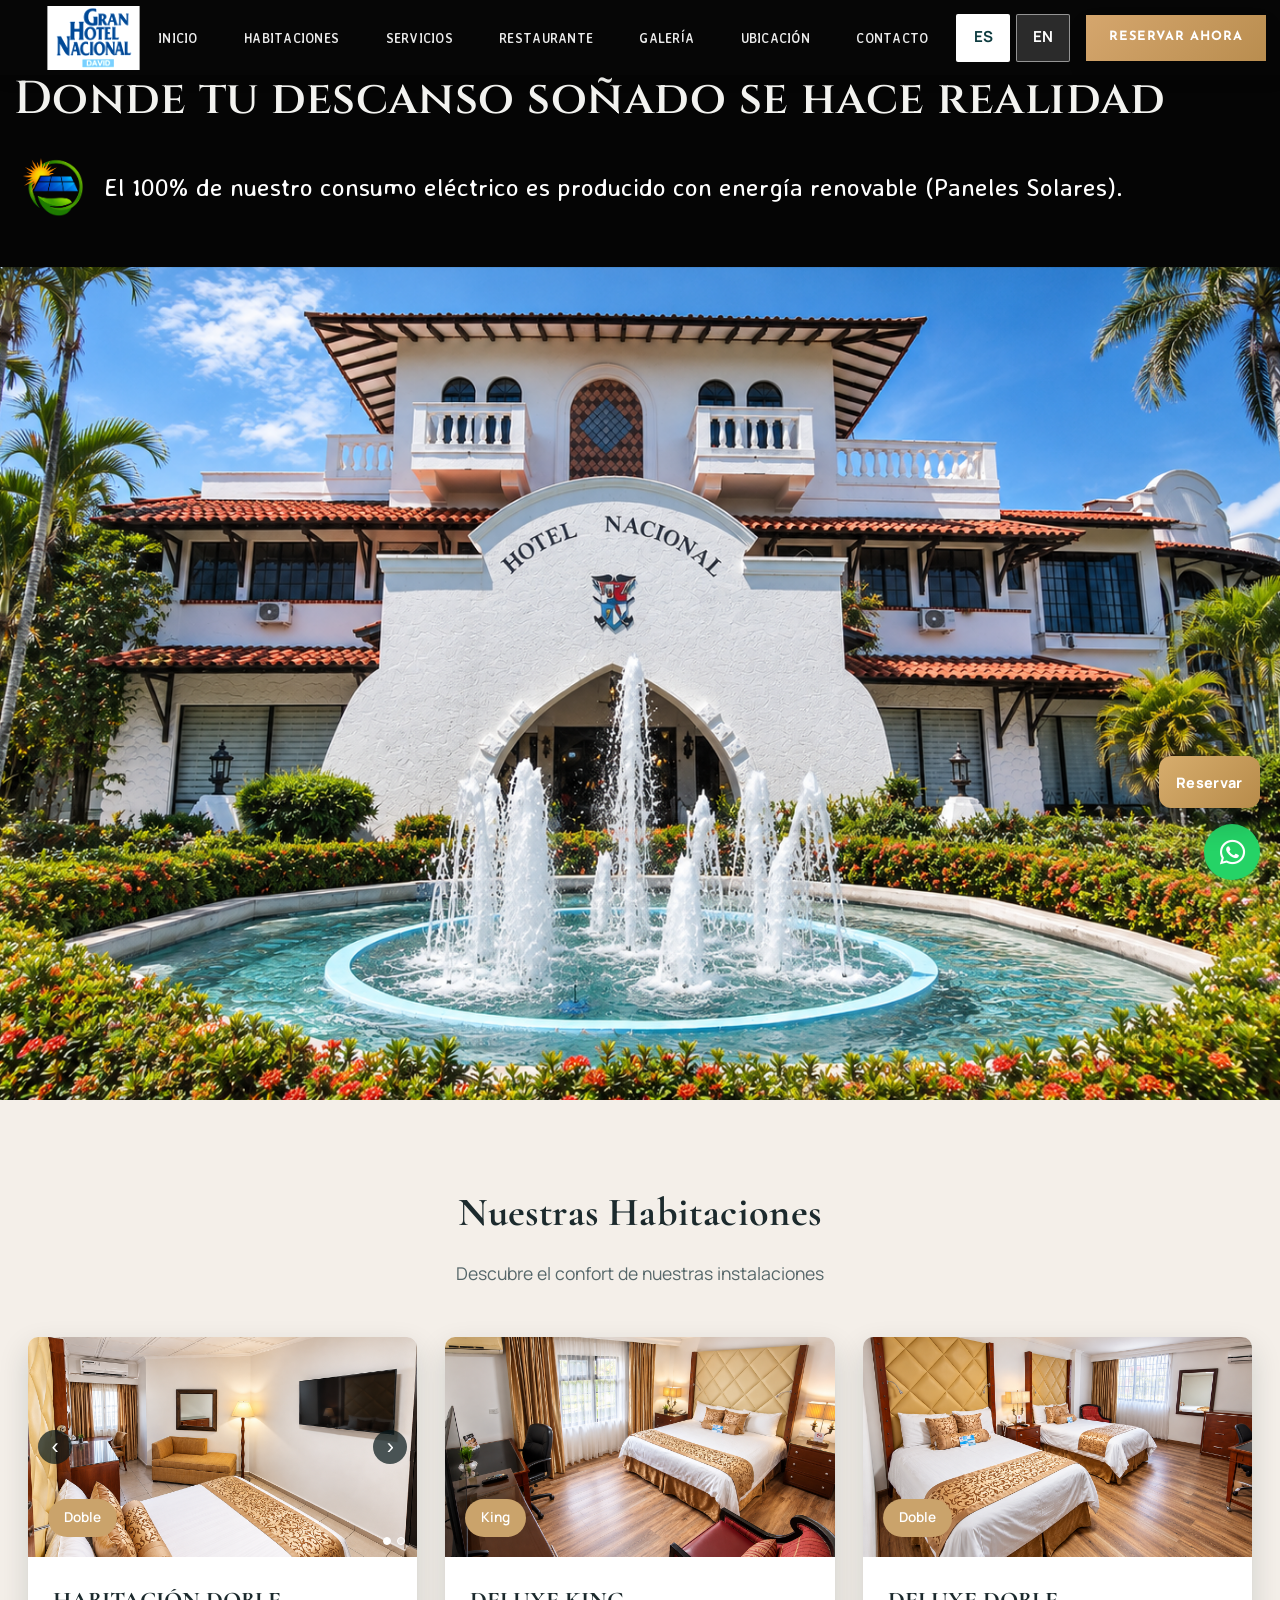
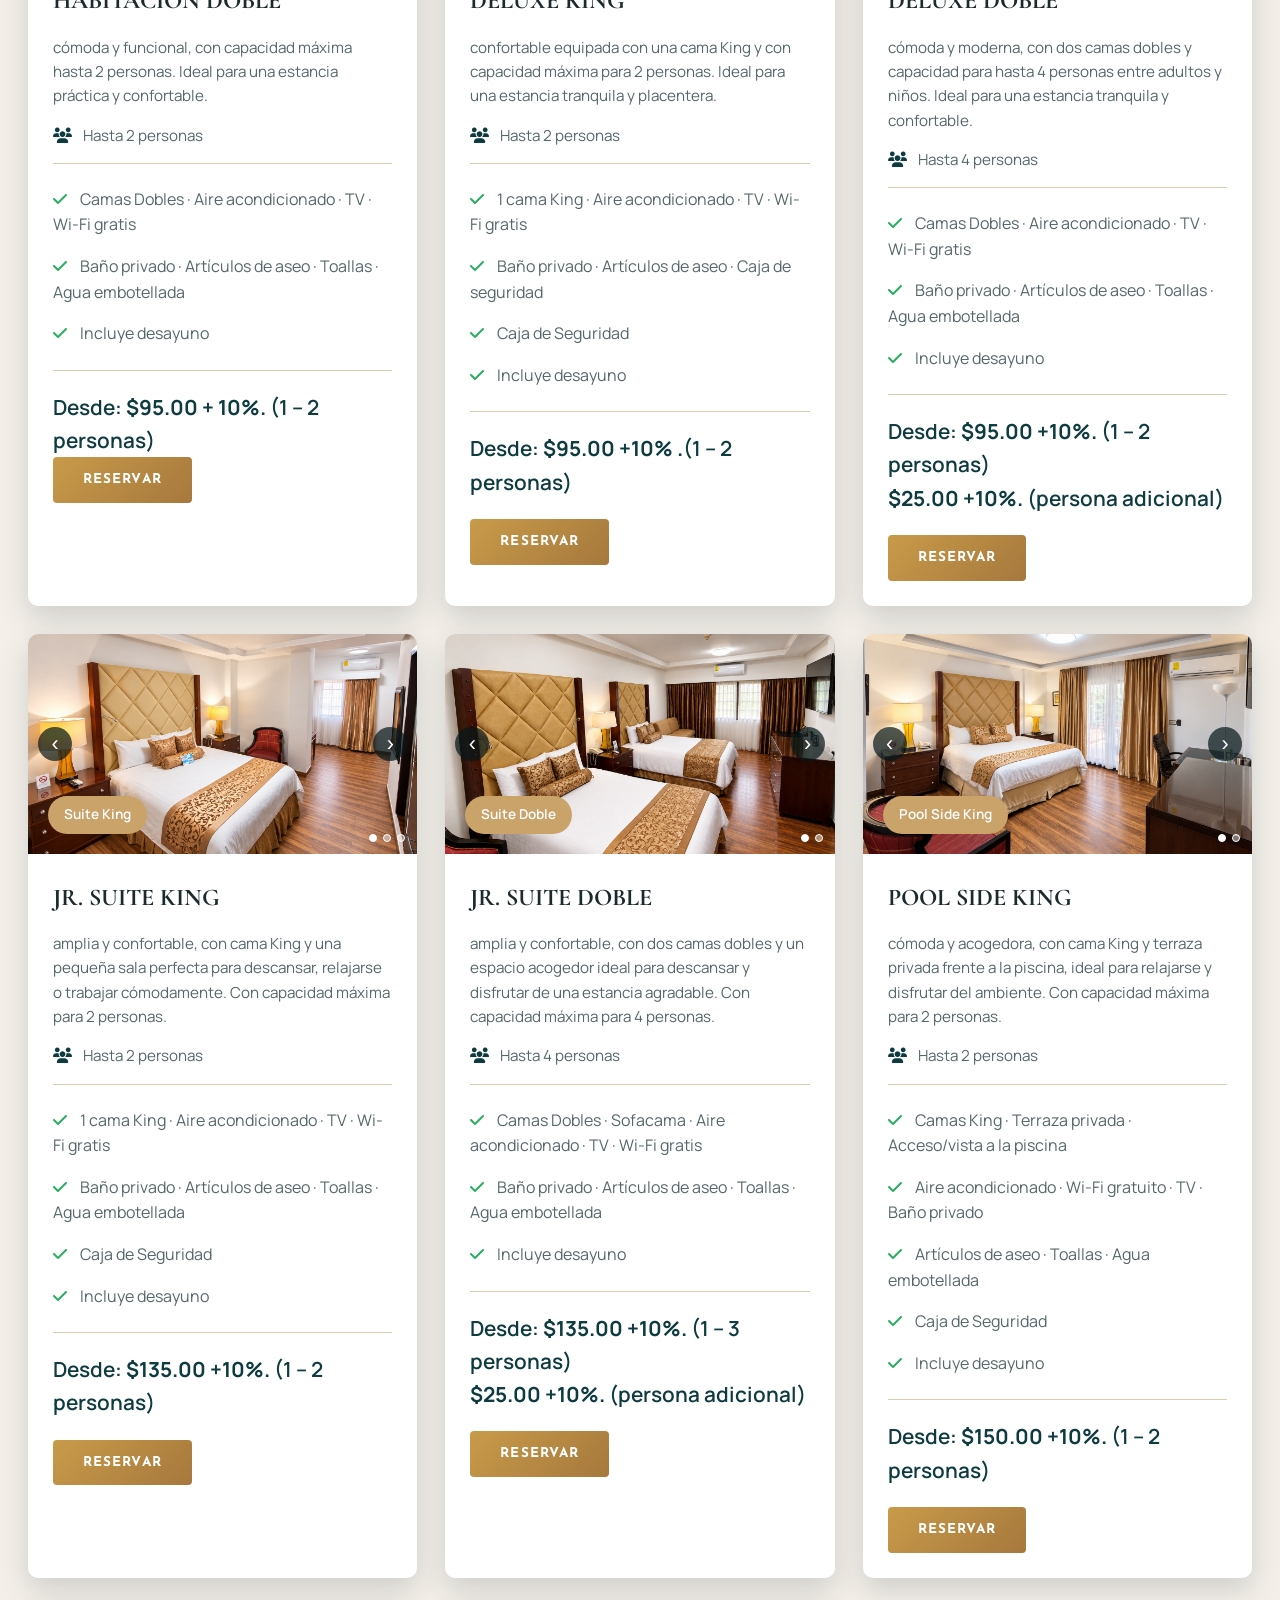
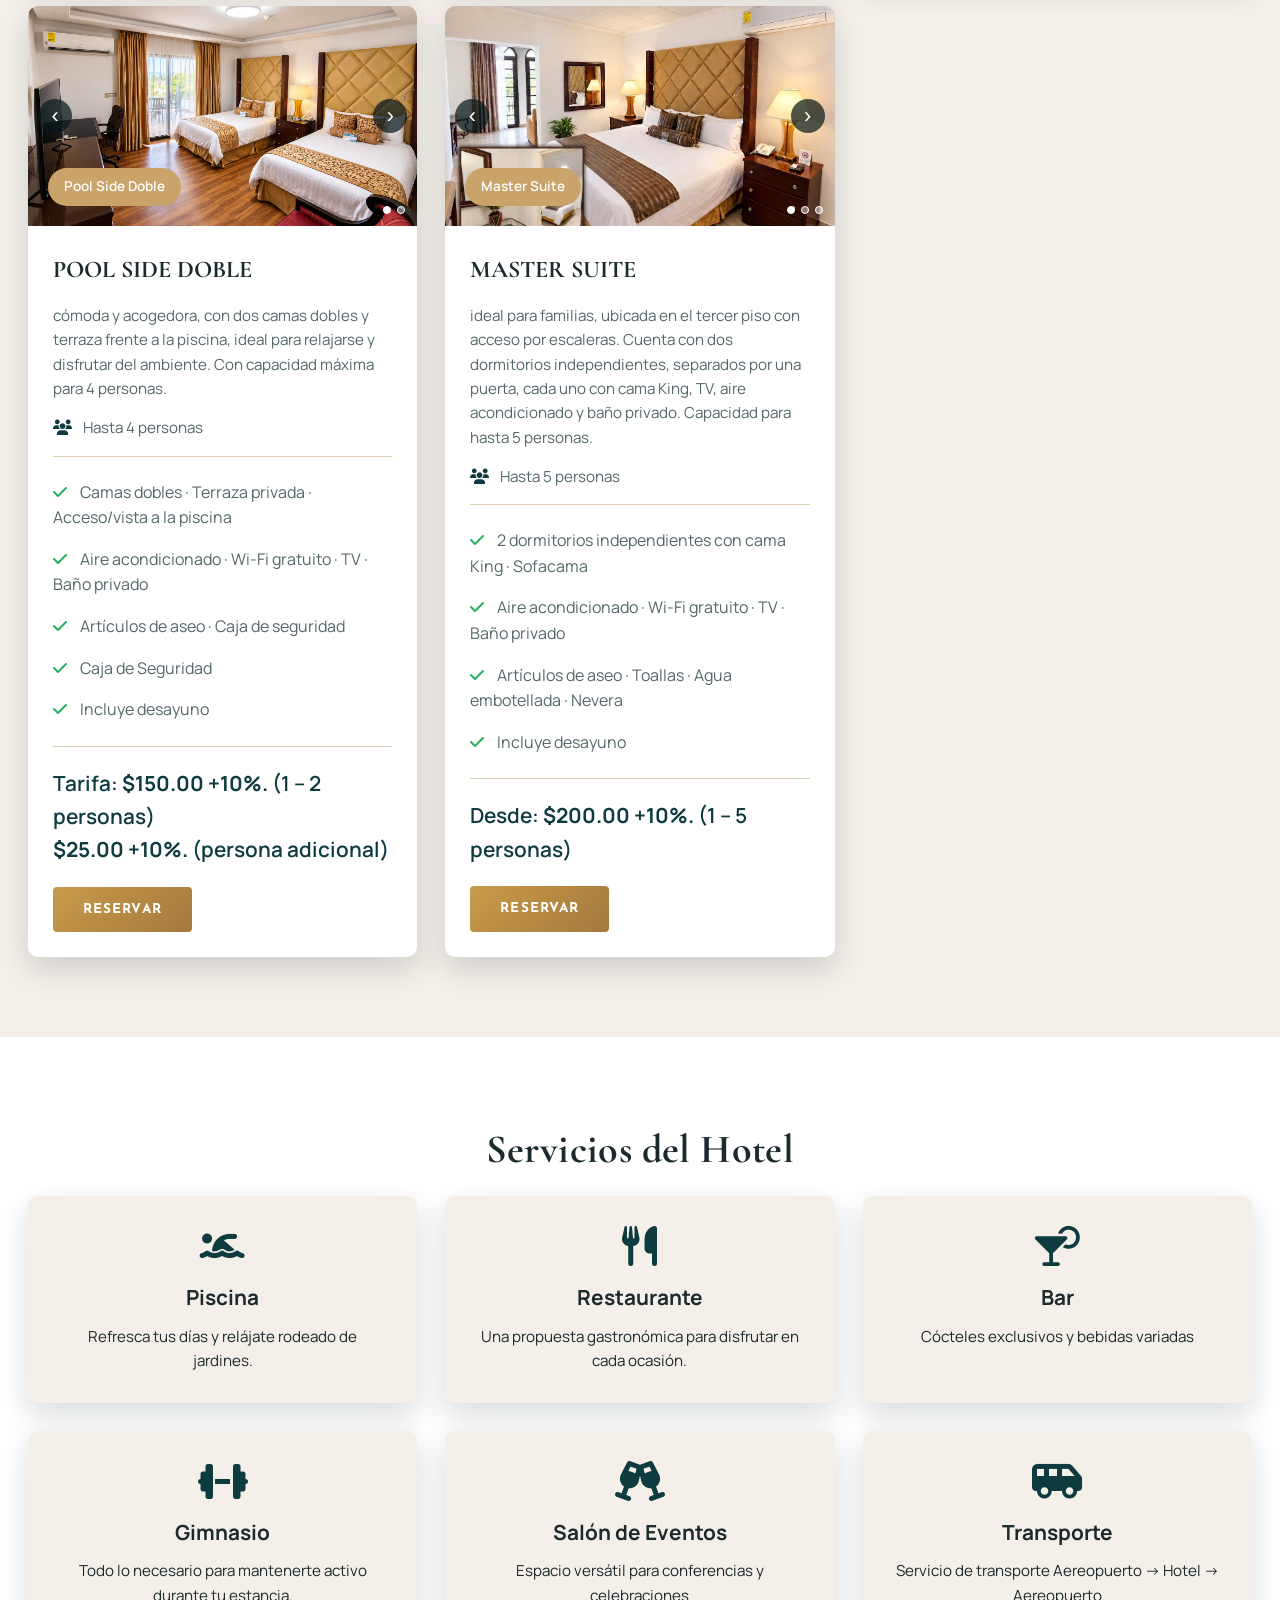
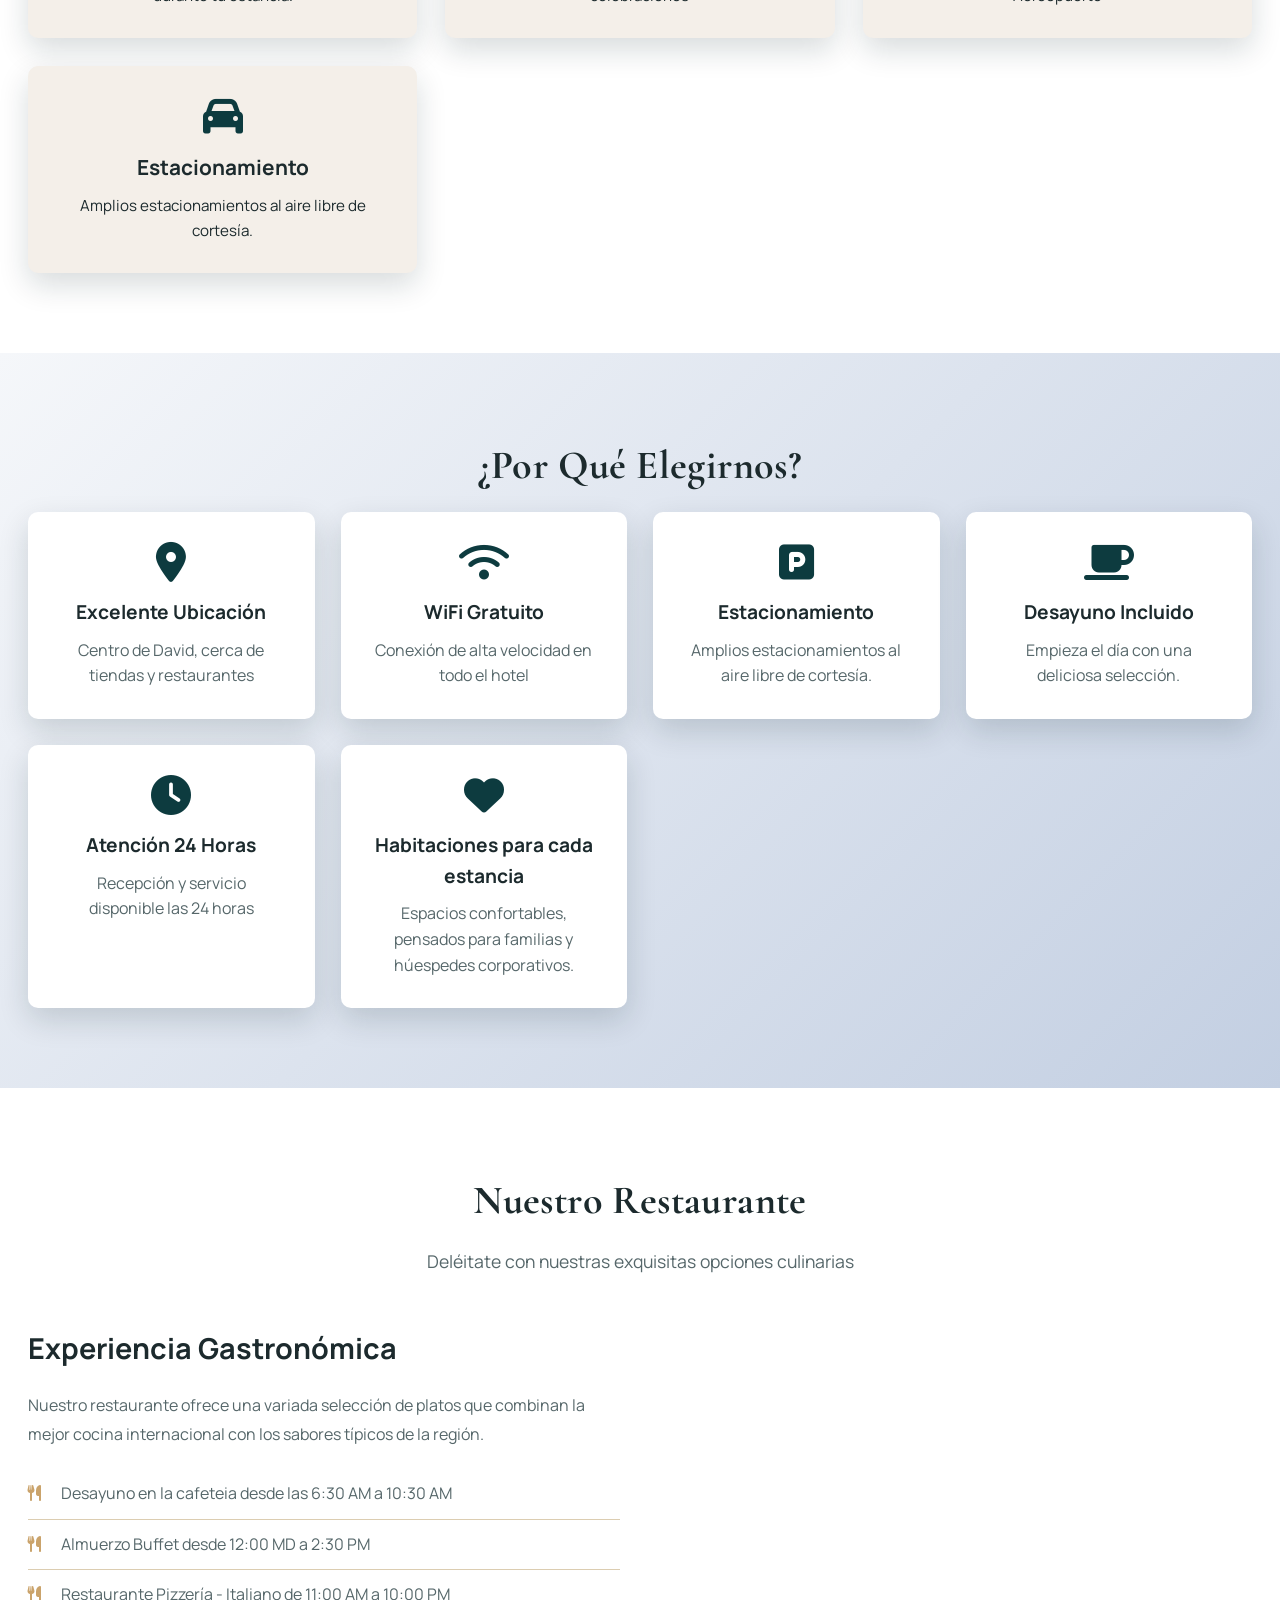
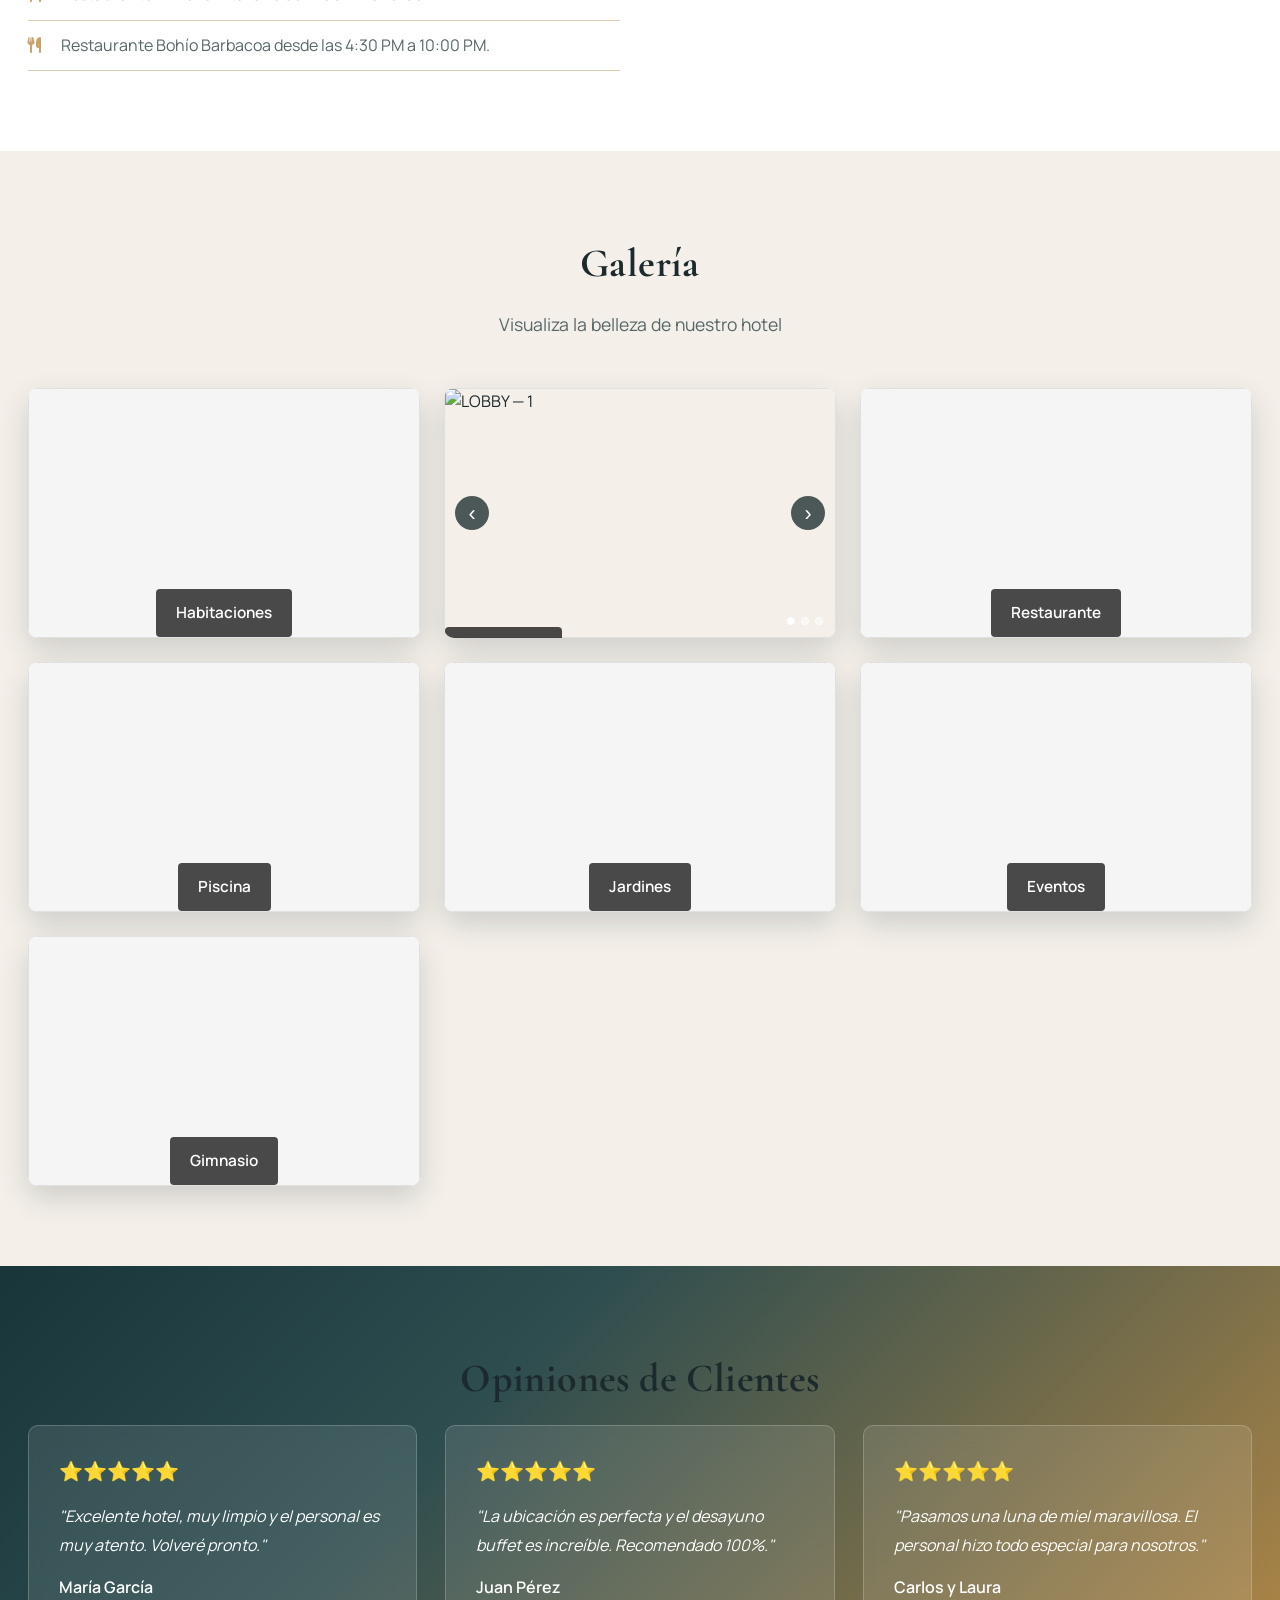
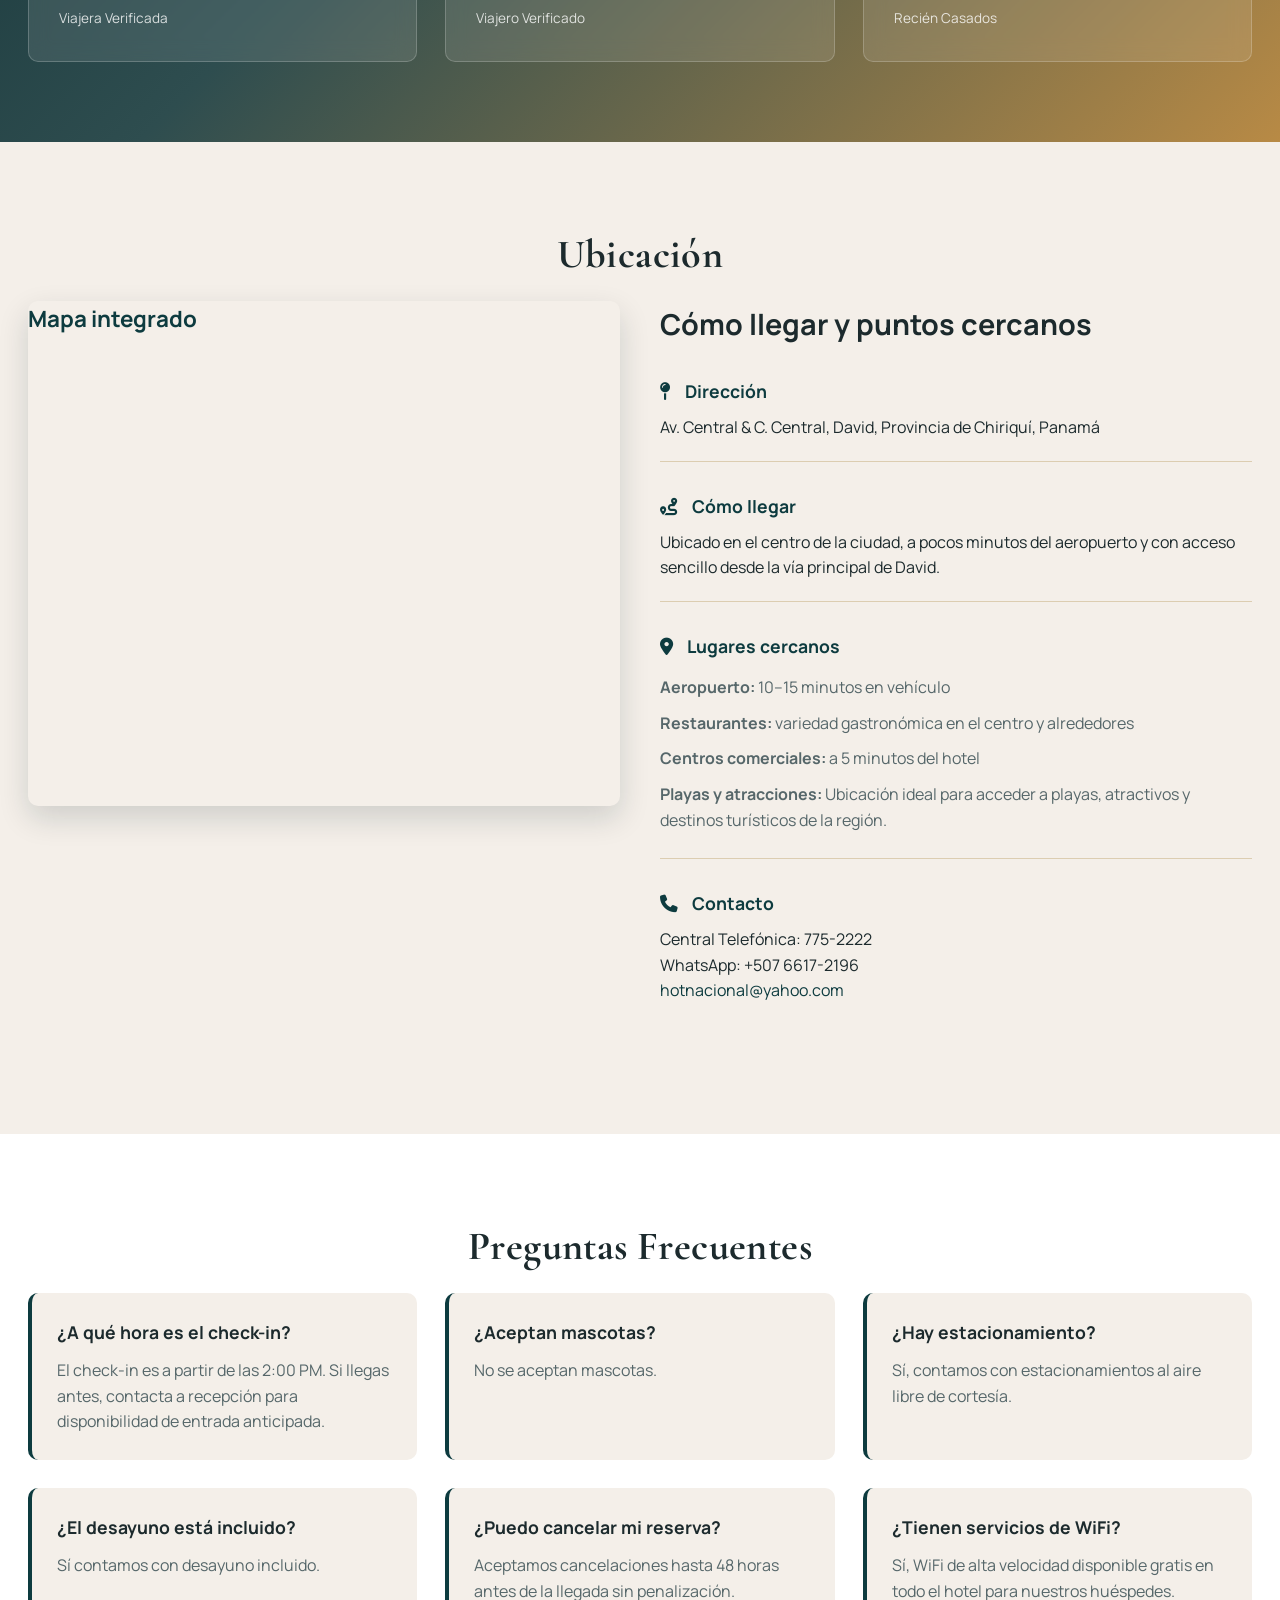
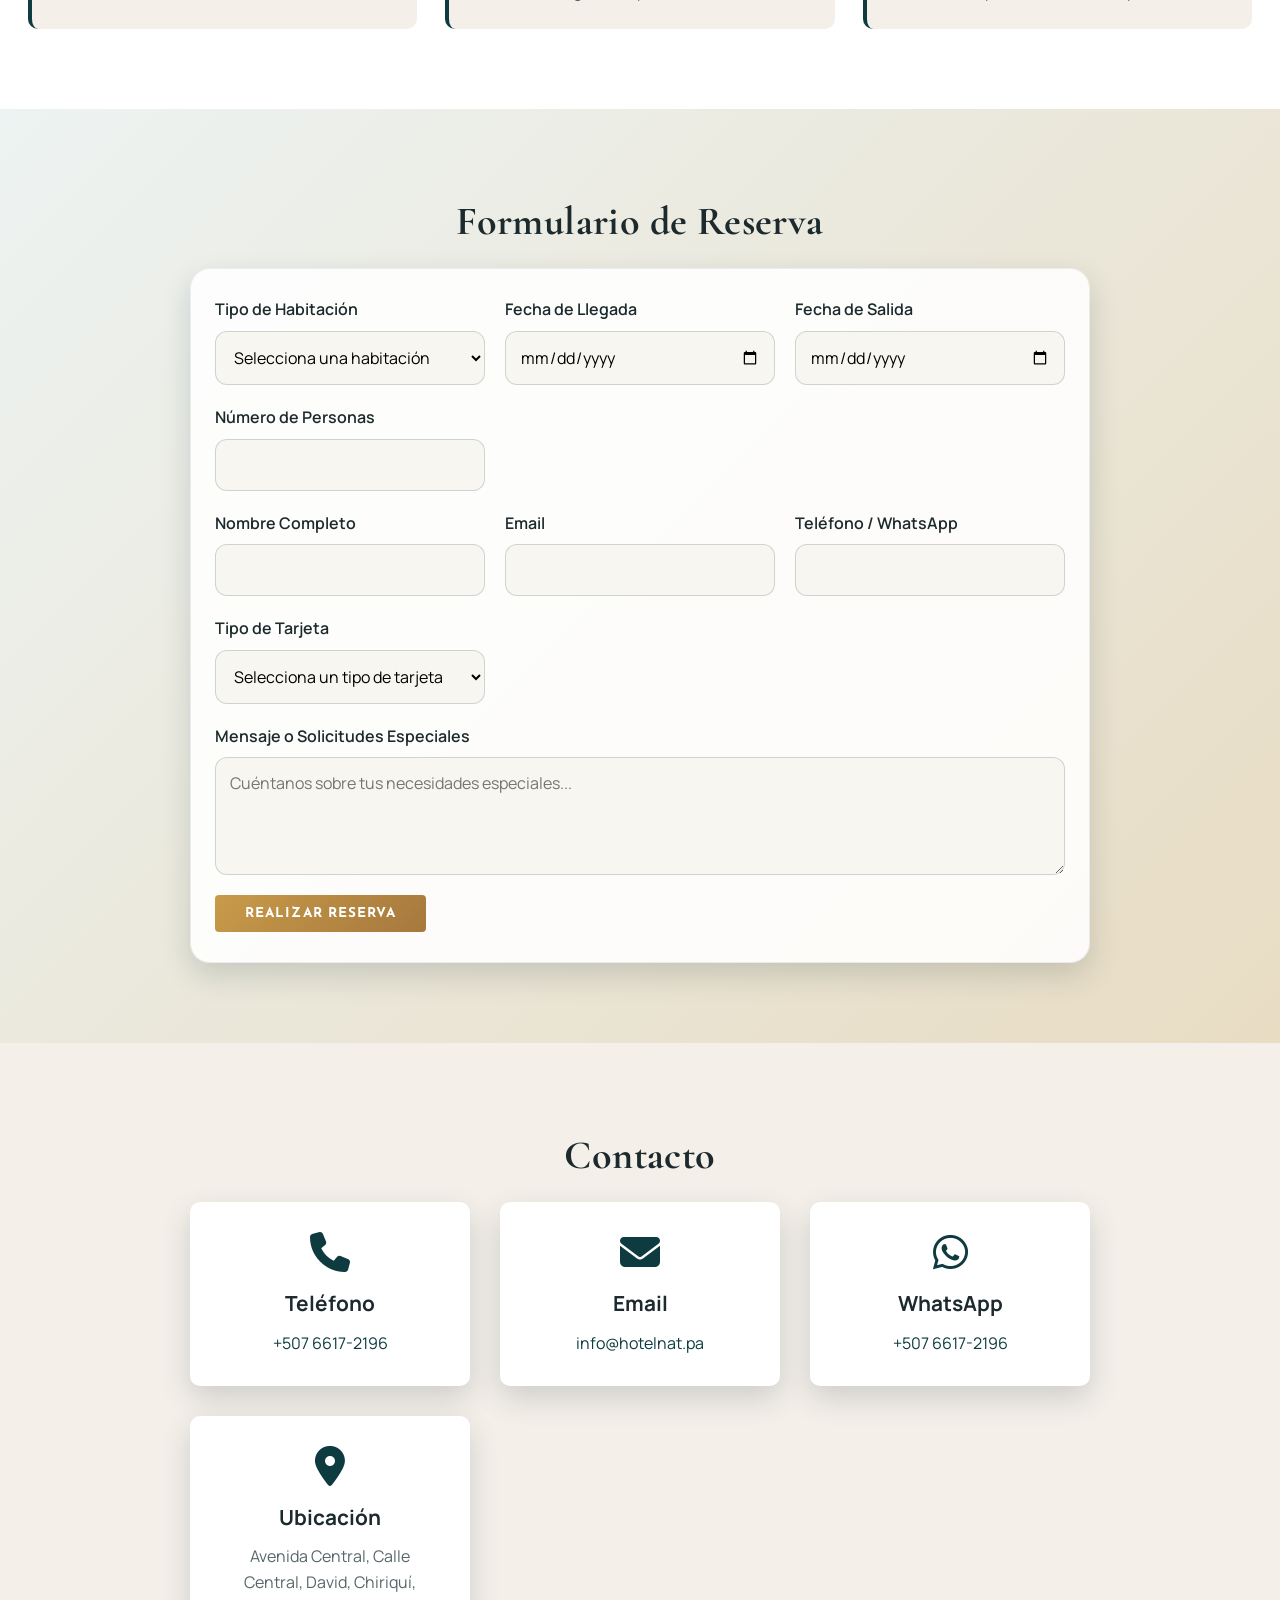
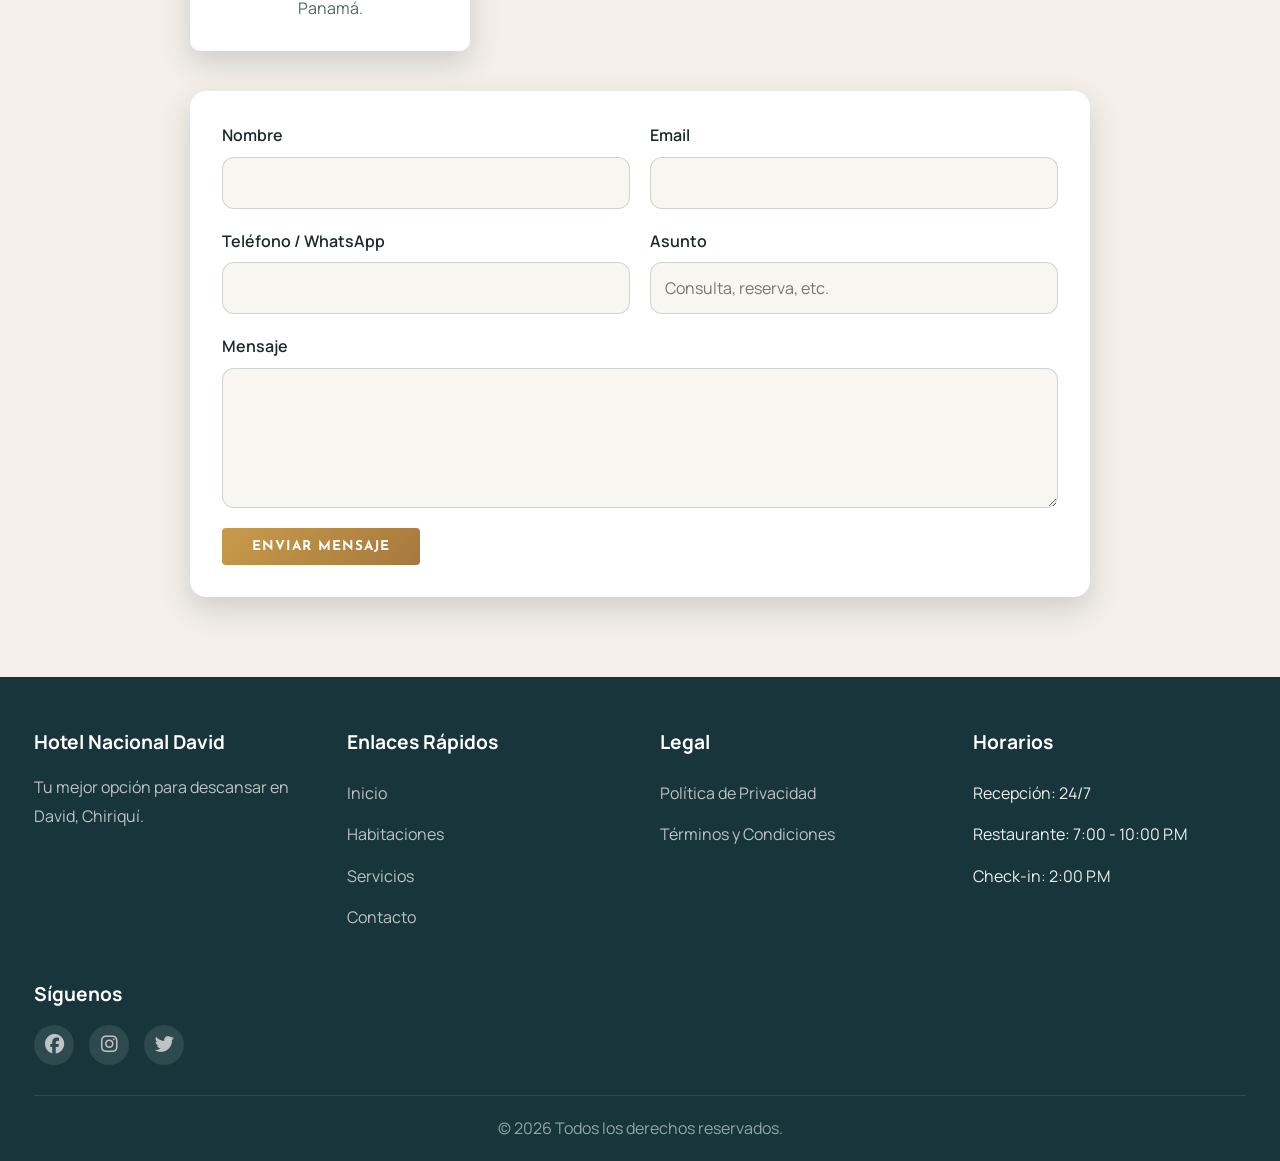
==== index.html @ f6cf90ef "cintillo de energia renovable, arreglos esteticos, adicion de ruta de imagenes de recepcion" ====
<!DOCTYPE html>
<html lang="es">

<head>
    <meta charset="UTF-8">
    <meta name="viewport" content="width=device-width, initial-scale=1.0">
    <title>Hotel Nacional David - Reservas Online</title>
    <meta name="description"
        content="Hotel Nacional David — Ubicado en el corazón de David, Chiriquí. Habitaciones cómodas, restaurante, piscina y atención personalizada. Reserva ahora.">
    <link rel="stylesheet" href="styles.css">
    <link rel="stylesheet" href="https://cdnjs.cloudflare.com/ajax/libs/font-awesome/6.4.0/css/all.min.css">
</head>

<body>
    <header class="header">
        <div class="container-header">
            <div class="brand-lockup" aria-label="Logo del hotel">
                <div class="logo">
                    <img src="assets/images/logo.png" alt="Logo Hotel Nacional David">
                </div>
            </div>
            <nav class="navbar" id="navbar">
                <ul class="nav-menu">
                    <li><a href="#inicio" class="nav-link">Inicio</a></li>
                    <li><a href="#habitaciones" class="nav-link">Habitaciones</a></li>
                    <li><a href="#servicios" class="nav-link">Servicios</a></li>
                    <li><a href="#restaurante" class="nav-link">Restaurante</a></li>
                    <li><a href="#galeria" class="nav-link">Galería</a></li>
                    <li><a href="#ubicacion" class="nav-link">Ubicación</a></li>
                    <li><a href="#contacto" class="nav-link">Contacto</a></li>
                </ul>
            </nav>
            <div class="header-actions">
                <div class="language-selector">
                    <span class="lang-btn active" aria-current="true">ES</span>
                    <a href="index-en.html" class="lang-btn" aria-label="Switch to English">EN</a>
                </div>
                <a href="#reservar" class="btn-reservar">Reservar Ahora</a>
                <div class="hamburger" id="hamburger" aria-label="Abrir menú" role="button" tabindex="0">
                    <span></span>
                    <span></span>
                    <span></span>
                </div>
            </div>
        </div>
    </header>

    <section id="inicio" class="hero">
        <div class="container hero-content">
            <div class="brand-block">

    <div class="hero-title">
        Donde tu descanso soñado se hace realidad
    </div>

    <div class="cintillo">
        <div class="cintillo-contenido">

            <img src="assets/images/paneles-solares.png" 
                 alt="Paneles solares">

            <div class="texto">
                El 100% de nuestro consumo eléctrico es producido con energía renovable (Paneles Solares).
            </div>

        </div>
    </div>

    <div class="hero-buttons">
        <a href="#habitaciones" class="btn btn-primary">Ver Habitaciones</a>
        <a href="#reservar" class="btn btn-secondary">Reservar Ahora</a>
    </div>

</div>
        </div>
        <div class="hero-image-wrap">
            <div class="hero-image">
                <img src="assets/images/hero-bg.png" alt="Vista del Hotel Nacional David">
            </div>
        </div>
    </section>

    <section id="habitaciones" class="habitaciones">
        <div class="container">
            <h2 class="section-title">Nuestras Habitaciones</h2>
            <p class="section-subtitle">Descubre el confort de nuestras instalaciones</p>
            <div class="habitaciones-grid">
                <div class="habitacion-card">
                    <div class="habitacion-image">
                        <span class="habitacion-badge">Doble</span>
                    </div>
                    <div class="habitacion-content">
                        <h3>HABITACIÓN DOBLE</h3>
                        <p class="habitacion-descripcion">cómoda y funcional, con capacidad máxima hasta 2 personas. Ideal para una estancia práctica y confortable.</p>
                        <div class="habitacion-info">
                            <p><i class="fas fa-users"></i> Hasta 2 personas</p>
                        </div>
                        <ul class="servicios-habitacion">
                            <li><i class="fas fa-check"></i> Camas Dobles · Aire acondicionado · TV · Wi-Fi gratis</li>
                            <li><i class="fas fa-check"></i> Baño privado · Artículos de aseo · Toallas · Agua embotellada</li>
                            <li><i class="fas fa-check"></i> Incluye desayuno</li>

                        </ul>
                        <p class="precio">Desde: <strong>$95.00 + 10%.</strong> 
                            (1 – 2 personas)
                        <br><a href="#reservar" class="btn btn-primary">Reservar</a>
                    </div>
                </div>

                <div class="habitacion-card">
                    <div class="habitacion-image">
                        <span class="habitacion-badge">King</span>
                    </div>
                    <div class="habitacion-content">
                        <h3>DELUXE KING</h3>
                        <p class="habitacion-descripcion">confortable equipada con una cama King y con capacidad máxima para 2 personas. Ideal para una estancia tranquila y placentera.</p>
                        <div class="habitacion-info">
                            <p><i class="fas fa-users"></i> Hasta 2 personas</p>
                        </div>
                        <ul class="servicios-habitacion">
                            <li><i class="fas fa-check"></i> 1 cama King · Aire acondicionado · TV · Wi-Fi gratis</li>
                            <li><i class="fas fa-check"></i> Baño privado · Artículos de aseo · Caja de seguridad</li>
                            <li><i class="fas fa-check"></i> Caja de Seguridad</li>

                            <li><i class="fas fa-check"></i> Incluye desayuno</li>

                        </ul>
                        <p class="precio">Desde: <strong>$95.00 +10% .</strong>(1 – 2 personas)</p>
                        <a href="#reservar" class="btn btn-primary">Reservar</a>
                    </div>
                </div>

                <div class="habitacion-card">
                    <div class="habitacion-image">
                        <span class="habitacion-badge">Doble</span>
                    </div>
                    <div class="habitacion-content">
                        <h3>DELUXE DOBLE</h3>
                        <p class="habitacion-descripcion">cómoda y moderna, con dos camas dobles y capacidad para hasta 4 personas entre adultos y niños. Ideal para una estancia tranquila y confortable.</p>
                        <div class="habitacion-info">
                            <p><i class="fas fa-users"></i> Hasta 4 personas</p>
                        </div>
                        <ul class="servicios-habitacion">
                            <li><i class="fas fa-check"></i> Camas Dobles · Aire acondicionado · TV · Wi-Fi gratis</li>
                            <li><i class="fas fa-check"></i> Baño privado · Artículos de aseo · Toallas · Agua embotellada</li>
                            <li><i class="fas fa-check"></i> Incluye desayuno</li>
                        </ul>
                        <p class="precio">Desde: <strong>$95.00 +10%.</strong> (1 – 2 personas)<br><strong>$25.00 +10%.</strong> (persona adicional)</p>
                        <a href="#reservar" class="btn btn-primary">Reservar</a>
                    </div>
                </div>

                <div class="habitacion-card">
                    <div class="habitacion-image">
                        <span class="habitacion-badge">Suite King</span>
                    </div>
                    <div class="habitacion-content">
                        <h3>JR. SUITE KING</h3>
                        <p class="habitacion-descripcion">amplia y confortable, con cama King y una pequeña sala perfecta para descansar, relajarse o trabajar cómodamente. Con capacidad máxima para 2 personas.</p>
                        <div class="habitacion-info">
                            <p><i class="fas fa-users"></i> Hasta 2 personas</p>
                        </div>
                        <ul class="servicios-habitacion">
                            <li><i class="fas fa-check"></i> 1 cama King · Aire acondicionado · TV · Wi-Fi gratis</li>
                            <li><i class="fas fa-check"></i> Baño privado · Artículos de aseo · Toallas · Agua embotellada </li>
                            <li><i class="fas fa-check"></i> Caja de Seguridad</li>

                            <li><i class="fas fa-check"></i> Incluye desayuno</li>
                        </ul>
                        <p class="precio">Desde: <strong>$135.00 +10%.</strong> (1 – 2 personas)</p>
                        <a href="#reservar" class="btn btn-primary">Reservar</a>
                    </div>
                </div>

                <div class="habitacion-card">
                    <div class="habitacion-image">
                        <span class="habitacion-badge">Suite Doble</span>
                    </div>
                    <div class="habitacion-content">
                        <h3>JR. SUITE DOBLE</h3>
                        <p class="habitacion-descripcion">amplia y confortable, con dos camas dobles y un espacio acogedor ideal para descansar y disfrutar de una estancia agradable. Con capacidad máxima para 4 personas.</p>
                        <div class="habitacion-info">
                            <p><i class="fas fa-users"></i> Hasta 4 personas</p>
                        </div>
                        <ul class="servicios-habitacion">
                            <li><i class="fas fa-check"></i> Camas Dobles · Sofacama · Aire acondicionado · TV · Wi-Fi gratis</li>
                            <li><i class="fas fa-check"></i> Baño privado · Artículos de aseo · Toallas · Agua embotellada</li>
                            <li><i class="fas fa-check"></i> Incluye desayuno</li>
                        </ul>
                        <p class="precio">Desde: <strong>$135.00 +10%.</strong> (1 – 3 personas)<br><strong>$25.00 +10%.</strong> (persona adicional)</p>
                        <a href="#reservar" class="btn btn-primary">Reservar</a>
                    </div>
                </div>

                <div class="habitacion-card">
                    <div class="habitacion-image">
                        <span class="habitacion-badge">Pool Side King</span>
                    </div>
                    <div class="habitacion-content">
                        <h3>POOL SIDE KING</h3>
                        <p class="habitacion-descripcion">cómoda y acogedora, con cama King y terraza privada frente a la piscina, ideal para relajarse y disfrutar del ambiente. Con capacidad máxima para 2 personas.</p>
                        <div class="habitacion-info">
                            <p><i class="fas fa-users"></i> Hasta 2 personas</p>
                        </div>
                        <ul class="servicios-habitacion">
                            <li><i class="fas fa-check"></i> Camas King · Terraza privada · Acceso/vista a la piscina</li>
                            <li><i class="fas fa-check"></i> Aire acondicionado · Wi-Fi gratuito · TV · Baño privado</li>
                            <li><i class="fas fa-check"></i> Artículos de aseo · Toallas · Agua embotellada</li>
                            <li><i class="fas fa-check"></i> Caja de Seguridad</li>
                            <li><i class="fas fa-check"></i> Incluye desayuno</li>

                        </ul>
                        <p class="precio">Desde: <strong>$150.00 +10%.</strong> (1 – 2 personas)</p>
                        <a href="#reservar" class="btn btn-primary">Reservar</a>
                    </div>
                </div>

                <div class="habitacion-card">
                    <div class="habitacion-image">
                        <span class="habitacion-badge">Pool Side Doble</span>
                    </div>
                    <div class="habitacion-content">
                        <h3>POOL SIDE DOBLE</h3>
                        <p class="habitacion-descripcion">cómoda y acogedora, con dos camas dobles y terraza frente a la piscina, ideal para relajarse y disfrutar del ambiente. Con capacidad máxima para 4 personas.</p>
                        <div class="habitacion-info"><p><i class="fas fa-users"></i> Hasta 4 personas</p></div>
                        <ul class="servicios-habitacion">
                            <li><i class="fas fa-check"></i> Camas dobles · Terraza privada · Acceso/vista a la piscina</li>
                            <li><i class="fas fa-check"></i> Aire acondicionado · Wi-Fi gratuito · TV · Baño privado</li>
                            <li><i class="fas fa-check"></i> Artículos de aseo · Caja de seguridad</li>
                            <li><i class="fas fa-check"></i> Caja de Seguridad</li>
                            <li><i class="fas fa-check"></i> Incluye desayuno</li>
                        </ul>
                        <p class="precio">Tarifa: <strong>$150.00 +10%.</strong> (1 – 2 personas)<br><strong>$25.00 +10%.</strong> (persona adicional)</p>
                        <a href="#reservar" class="btn btn-primary">Reservar</a>
                    </div>
                </div>
                <div class="habitacion-card">
                    <div class="habitacion-image">
                        <span class="habitacion-badge">Master Suite</span>
                    </div>
                    <div class="habitacion-content">
                        <h3>MASTER SUITE</h3>
                        <p class="habitacion-descripcion">ideal para familias, ubicada en el tercer piso con acceso por escaleras. Cuenta con dos dormitorios independientes, separados por una puerta, cada uno con cama King, TV, aire acondicionado y baño privado. Capacidad para hasta 5 personas.</p>
                        <div class="habitacion-info"><p><i class="fas fa-users"></i> Hasta 5 personas</p></div>
                        <ul class="servicios-habitacion">
                            <li><i class="fas fa-check"></i> 2 dormitorios independientes con cama King · Sofacama</li>
                            <li><i class="fas fa-check"></i> Aire acondicionado · Wi-Fi gratuito · TV · Baño privado</li>
                            <li><i class="fas fa-check"></i> Artículos de aseo · Toallas · Agua embotellada · Nevera </li>
                            <li><i class="fas fa-check"></i> Incluye desayuno</li>
                        </ul>
                        <p class="precio">Desde: <strong>$200.00 +10%.</strong> (1 – 5 personas)</p>
                        <a href="#reservar" class="btn btn-primary">Reservar</a>
                    </div>
                </div>
            </div>
        </div>
    </section>

    <section id="servicios" class="servicios">
        <div class="container">
            <h2 class="section-title">Servicios del Hotel</h2>
            <div class="servicios-grid">
                <div class="servicio-card">
                    <i class="fas fa-person-swimming servicio-icon" aria-hidden="true"></i>
                    <h3>Piscina</h3>
                    <p>Refresca tus días y relájate rodeado de jardines.</p>
                </div>
                <div class="servicio-card">
                    <i class="fas fa-utensils servicio-icon" aria-hidden="true"></i>
                    <h3>Restaurante</h3>
                    <p>Una propuesta gastronómica para disfrutar en cada ocasión.</p>
                </div>
                <div class="servicio-card">
                    <i class="fas fa-martini-glass-citrus servicio-icon" aria-hidden="true"></i>
                    <h3>Bar</h3>
                    <p>Cócteles exclusivos y bebidas variadas</p>
                </div>
                <div class="servicio-card">
                    <i class="fas fa-dumbbell servicio-icon" aria-hidden="true"></i>
                    <h3>Gimnasio</h3>
                    <p>Todo lo necesario para mantenerte activo durante tu estancia.</p>
                </div>
                <div class="servicio-card">
                    <i class="fas fa-champagne-glasses servicio-icon" aria-hidden="true"></i>
                    <h3>Salón de Eventos</h3>
                    <p>Espacio versátil para conferencias y celebraciones</p>
                </div>
                <div class="servicio-card">
                    <i class="fas fa-shuttle-van servicio-icon" aria-hidden="true"></i>
                    <h3>Transporte</h3>
                    <p>Servicio de transporte Aereopuerto -> Hotel -> Aereopuerto</p>
                </div>
                <div class="servicio-card">
                    <i class="fas fa-car servicio-icon" aria-hidden="true"></i>
                    <h3>Estacionamiento</h3>
                    <p>Amplios estacionamientos al aire libre de cortesía.</p>
                </div>
            </div>
        </div>
    </section>
    
    <section class="por-que">
        <div class="container">
            <h2 class="section-title">¿Por Qué Elegirnos?</h2>
            <div class="caracteristicas-grid">
                <div class="caracteristica">
                    <i class="fas fa-map-marker-alt"></i>
                    <h4>Excelente Ubicación</h4>
                    <p>Centro de David, cerca de tiendas y restaurantes</p>
                </div>
                <div class="caracteristica">
                    <i class="fas fa-wifi"></i>
                    <h4>WiFi Gratuito</h4>
                    <p>Conexión de alta velocidad en todo el hotel</p>
                </div>
                <div class="caracteristica">
                    <i class="fas fa-parking"></i>
                    <h4>Estacionamiento</h4>
                    <p>Amplios estacionamientos al aire libre de cortesía.</p>
                </div>
                <div class="caracteristica">
                    <i class="fas fa-coffee"></i>
                    <h4>Desayuno Incluido</h4>
                    <p>Empieza el día con una deliciosa selección.</p>
                </div>
                <div class="caracteristica">
                    <i class="fas fa-clock"></i>
                    <h4>Atención 24 Horas</h4>
                    <p>Recepción y servicio disponible las 24 horas</p>
                </div>
                <div class="caracteristica">
                    <i class="fas fa-heart"></i>
                    <h4>Habitaciones para cada estancia</h4>
                    <p>Espacios confortables, pensados para familias y húespedes corporativos.</p>
                </div>
            </div>
        </div>
    </section>

    <section id="restaurante" class="restaurante">
        <div class="container">
            <h2 class="section-title">Nuestro Restaurante</h2>
            <p class="section-subtitle">Deléitate con nuestras exquisitas opciones culinarias</p>
            <div class="restaurante-content">
                <div class="restaurante-info">
                    <h3>Experiencia Gastronómica</h3>
                    <p>Nuestro restaurante ofrece una variada selección de platos que combinan la mejor cocina
                        internacional con los sabores típicos de la región.</p>
                    <ul class="restaurante-list">
                        <li><i class="fas fa-utensils"></i> Desayuno en la cafeteia desde las 6:30 AM a 10:30 AM</li>
                        <li><i class="fas fa-utensils"></i> Almuerzo Buffet desde 12:00 MD a 2:30 PM</li>
                        <li><i class="fas fa-utensils"></i> Restaurante Pizzería - Italiano de 11:00 AM a 10:00 PM</li>
                        <li><i class="fas fa-utensils"></i> Restaurante Bohío Barbacoa desde las 4:30 PM a 10:00 PM.</li>
                    </ul>
                </div>
            </div>
        </div>
    </section>

    <section id="galeria" class="galeria">
        <div class="container">
            <h2 class="section-title">Galería</h2>
            <p class="section-subtitle">Visualiza la belleza de nuestro hotel</p>
            <div class="galeria-grid">
                <div class="galeria-item">
                    <div class="galeria-image" style="background: #f5f5f5;">
                        <span>Habitaciones</span>
                    </div>
                </div>
                <div class="galeria-item">
                    <div class="galeria-image" data-galeria="recepcion">
                        <span>Recepción</span>

                    </div>
                </div>
                <div class="galeria-item">
                    <div class="galeria-image" style="background: #f5f5f5;">
                        <span>Restaurante</span>
                    </div>
                </div>
                <div class="galeria-item">
                    <div class="galeria-image" style="background: #f5f5f5;">
                        <span>Piscina</span>
                    </div>
                </div>
                <div class="galeria-item">
                    <div class="galeria-image" style="background: #f5f5f5;">
                        <span>Jardines</span>
                    </div>
                </div>
                <div class="galeria-item">
                    <div class="galeria-image" style="background: #f5f5f5;">
                        <span>Eventos</span>
                    </div>
                </div>
                <div class="galeria-item">
                    <div class="galeria-image" style="background: #f5f5f5;">
                        <span>Gimnasio</span>
                    </div>
            </div>
        </div>
    </section> 

    <section class="opiniones">
        <div class="container">
            <h2 class="section-title">Opiniones de Clientes</h2>
            <div class="opiniones-grid">
                <div class="opinion-card">
                    <div class="stars">⭐⭐⭐⭐⭐</div>
                    <p>"Excelente hotel, muy limpio y el personal es muy atento. Volveré pronto."</p>
                    <h4>María García</h4>
                    <span>Viajera Verificada</span>
                </div>
                <div class="opinion-card">
                    <div class="stars">⭐⭐⭐⭐⭐</div>
                    <p>"La ubicación es perfecta y el desayuno buffet es increíble. Recomendado 100%."</p>
                    <h4>Juan Pérez</h4>
                    <span>Viajero Verificado</span>
                </div>
                <div class="opinion-card">
                    <div class="stars">⭐⭐⭐⭐⭐</div>
                    <p>"Pasamos una luna de miel maravillosa. El personal hizo todo especial para nosotros."</p>
                    <h4>Carlos y Laura</h4>
                    <span>Recién Casados</span>
                </div>
            </div>
        </div>
    </section>

    <section id="ubicacion" class="ubicacion">
        <div class="container">
            <h2 class="section-title">Ubicación</h2>
            <div class="ubicacion-content">
                <div class="mapa-container">
                    <h3>Mapa integrado</h3>
                    <iframe
                        src="https://www.google.com/maps/embed?pb=!1m18!1m12!1m3!1d1120.5262142371837!2d-82.42969783677705!3d8.428309926106243!2m3!1f0!2f0!3f0!3m2!1i1024!2i768!4f13.1!3m3!1m2!1s0x8fa59d7431a382c5%3A0xcafaf7a8580132fd!2sHotel%20Nacional!5e0!3m2!1ses!2sus!4v1788294577516!5m2!1ses!2sus"
                        width="600" height="450" style="border:0;" allowfullscreen="" loading="lazy"
                        referrerpolicy="strict-origin-when-cross-origin"></iframe>
                </div>
                <div class="ubicacion-info">
                    <h3>Cómo llegar y puntos cercanos</h3>
                    <div class="info-item">
                        <h4><i class="fas fa-map-pin"></i> Dirección</h4>
                        <p>Av. Central & C. Central, David, Provincia de Chiriquí, Panamá</p>
                    </div>
                    <div class="info-item">
                        <h4><i class="fas fa-route"></i> Cómo llegar</h4>
                        <p>Ubicado en el centro de la ciudad, a pocos minutos del aeropuerto y con acceso sencillo desde
                            la vía principal de David.</p>
                    </div>
                    <div class="info-item">
                        <h4><i class="fas fa-location-dot"></i> Lugares cercanos</h4>
                        <ul>
                            <li><strong>Aeropuerto:</strong> 10–15 minutos en vehículo</li>
                            <li><strong>Restaurantes:</strong> variedad gastronómica en el centro y alrededores</li>
                            <li><strong>Centros comerciales:</strong> a 5 minutos del hotel</li>
                            <li><strong>Playas y atracciones:</strong> Ubicación ideal para acceder a playas, atractivos y destinos turísticos de la región.</li>
                        </ul>
                    </div>
                    <div class="info-item">
                        <h4><i class="fas fa-phone"></i> Contacto</h4>
                        <p>Central Telefónica: 775-2222</p>
                        <p>WhatsApp: +507 6617-2196</p>
                        <p><a href="mailto:info@hotelnat.pa">hotnacional@yahoo.com</a></p>
                    </div>
                </div>
            </div>
        </div>
    </section>

    <section class="faq">
        <div class="container">
            <h2 class="section-title">Preguntas Frecuentes</h2>
            <div class="faq-grid">
                <div class="faq-item">
                    <h4>¿A qué hora es el check-in?</h4>
                    <p>El check-in es a partir de las 2:00 PM. Si llegas antes, contacta a recepción para disponibilidad
                        de entrada anticipada.</p>
                </div>
                <div class="faq-item">
                    <h4>¿Aceptan mascotas?</h4>
                    <p>No se aceptan mascotas.</p>
                </div>
                <div class="faq-item">
                    <h4>¿Hay estacionamiento?</h4>
                    <p>Sí, contamos con estacionamientos al aire libre de cortesía.</p>
                </div>
                <div class="faq-item">
                    <h4>¿El desayuno está incluido?</h4>
                    <p>Sí contamos con desayuno incluido.</p>
                </div>
                <div class="faq-item">
                    <h4>¿Puedo cancelar mi reserva?</h4>
                    <p>Aceptamos cancelaciones hasta 48 horas antes de la llegada sin penalización.</p>
                </div>
                <div class="faq-item">
                    <h4>¿Tienen servicios de WiFi?</h4>
                    <p>Sí, WiFi de alta velocidad disponible gratis en todo el hotel para nuestros huéspedes.</p>
                </div>
            </div>
        </div>
    </section>

    <section id="reservar" class="reserva">
        <div class="container">
            <h2 class="section-title">Formulario de Reserva</h2>
            <form class="reserva-form" id="formularioReserva">
                <div class="form-row">
                    <div class="form-group">
                        <label>Tipo de Habitación</label>
                        <select name="habitacion" required>
                            <option value="">Selecciona una habitación</option>
                            <option value="habitacion-doble">Habitación Doble - $95.00 +10%.</option>
                            <option value="deluxe-king">Deluxe King - $95.00 +10%.</option>
                            <option value="deluxe-doble">Deluxe Doble - $95.00 +10%.</option>
                            <option value="jr-suite-king">Jr. Suite King - $135.00 +10%.</option>
                            <option value="jr-suite-doble">Jr. Suite Doble - $135.00 +10%.</option>
                            <option value="pool-side-king">Pool Side King - $150.00 +10%.</option>
                            <option value="pool-side-doble">Pool Side Doble - $150.00 +10%.</option>
                            <option value="master-suite">Master Suite - $200.00 +10%.</option>
                        </select>
                    </div>
                    <div class="form-group">
                        <label>Fecha de Llegada</label>
                        <input type="date" id="reservaCheckin" name="checkin" required>
                    </div>
                    <div class="form-group">
                        <label>Fecha de Salida</label>
                        <input type="date" id="reservaCheckout" name="checkout" required>
                    </div>
                    <div class="form-group">
                        <label>Número de Personas</label>
                        <input type="number" name="personas" min="1" max="10" required>
                    </div>
                </div>
                <div class="form-row">
                    <div class="form-group">
                        <label>Nombre Completo</label>
                        <input type="text" name="nombre" required>
                    </div>
                    <div class="form-group">
                        <label>Email</label>
                        <input type="email" name="email" required>
                    </div>
                    <div class="form-group">
                        <label>Teléfono / WhatsApp</label>
                        <input type="tel" name="telefono" required>
                    </div>
                    <div class="form-group">
                        <label>Tipo de Tarjeta</label>
                        <select name="tipoTarjeta" required>
                            <option value="">Selecciona un tipo de tarjeta</option>
                            <option value="visa">Visa</option>
                            <option value="mastercard">Mastercard</option>                        </select>
                    </div>
                </div>
                <div class="form-row">
                    <div class="form-group full">
                        <label>Mensaje o Solicitudes Especiales</label>
                        <textarea name="mensaje" rows="4"
                            placeholder="Cuéntanos sobre tus necesidades especiales..."></textarea>
                    </div>
                </div>
                <button type="submit" class="btn btn-primary">Realizar Reserva</button>
            </form>
        </div>
    </section>

    <section id="contacto" class="contacto">
        <div class="container">
            <h2 class="section-title">Contacto</h2>
            <div class="contacto-grid">
                <div class="contacto-card">
                    <i class="fas fa-phone"></i>
                    <h4>Teléfono</h4>
                    <p><a href="tel:+50766172196">+507 6617-2196</a></p>
                </div>
                <div class="contacto-card">
                    <i class="fas fa-envelope"></i>
                    <h4>Email</h4>
                    <p><a href="mailto:info@hotelnat.pa">info@hotelnat.pa</a></p>
                </div>
                <div class="contacto-card">
                    <i class="fab fa-whatsapp"></i>
                    <h4>WhatsApp</h4>
                    <p><a href="https://wa.me/50766172196" target="_blank">+507 6617-2196</a></p>
                </div>
                <div class="contacto-card">
                    <i class="fas fa-map-marker-alt"></i>
                    <h4>Ubicación</h4>
                    <p>Avenida Central, Calle Central, David, Chiriquí, Panamá.</p>
                </div>
            </div>

            <div class="contact-form-wrapper">
                <form class="contact-form" id="contactForm">
                    <div class="form-row">
                        <div class="form-group">
                            <label>Nombre</label>
                            <input type="text" name="nombre" required>
                        </div>
                        <div class="form-group">
                            <label>Email</label>
                            <input type="email" name="email" required>
                        </div>
                    </div>
                    <div class="form-row">
                        <div class="form-group">
                            <label>Teléfono / WhatsApp</label>
                            <input type="tel" name="telefono" required>
                        </div>
                        <div class="form-group">
                            <label>Asunto</label>
                            <input type="text" name="asunto" placeholder="Consulta, reserva, etc.">
                        </div>
                    </div>
                    <div class="form-row">
                        <div class="form-group full">
                            <label>Mensaje</label>
                            <textarea name="mensaje" rows="5" required></textarea>
                        </div>
                    </div>
                    <button type="submit" class="btn btn-primary">Enviar mensaje</button>
                </form>
            </div>
        </div>
    </section>

    <a href="#reservar" class="floating-book">Reservar</a>

    <a href="https://wa.me/50766172196" class="whatsapp-float" target="_blank" title="Contactar por WhatsApp">
        <i class="fab fa-whatsapp"></i>
    </a>

    <footer class="footer">
        <div class="container">
            <div class="footer-content">
                <div class="footer-section">
                    <h4>Hotel Nacional David</h4>
                    <p>Tu mejor opción para descansar en David, Chiriquí.</p>
                </div>
                <div class="footer-section">
                    <h4>Enlaces Rápidos</h4>
                    <ul>
                        <li><a href="#inicio">Inicio</a></li>
                        <li><a href="#habitaciones">Habitaciones</a></li>
                        <li><a href="#servicios">Servicios</a></li>
                        <li><a href="#contacto">Contacto</a></li>
                    </ul>
                </div>
                <div class="footer-section">
                    <h4>Legal</h4>
                    <ul>
                        <li><a href="#privacidad">Política de Privacidad</a></li>
                        <li><a href="#terminos">Términos y Condiciones</a></li>
                    </ul>
                </div>
                <div class="footer-section">
                    <h4>Horarios</h4>
                    <ul>
                        <li>Recepción: 24/7</li>
                        <li>Restaurante: 7:00 - 10:00 P.M</li>
                        <li>Check-in: 2:00 P.M</li>
                    </ul>
                </div>
                <div class="footer-section">
                    <h4>Síguenos</h4>
                    <div class="social-links">
                        <a href="#" title="Facebook"><i class="fab fa-facebook"></i></a>
                        <a href="#" title="Instagram"><i class="fab fa-instagram"></i></a>
                        <a href="#" title="Twitter"><i class="fab fa-twitter"></i></a>
                    </div>
                </div>
            </div>
            <div class="footer-bottom">
                <p>&copy; 2026 Todos los derechos reservados.</p>
            </div>
        </div>
    </footer>
    <script src="script.js"></script>
</body>

</html>
---- styles.css ----
@import url('https://fonts.googleapis.com/css2?family=Averia+Libre:ital,wght@0,300;0,400;0,700;1,300;1,400;1,700&family=Averia+Sans+Libre:ital,wght@0,300;0,400;0,700;1,300;1,400;1,700&family=Cinzel:wght@500;600;700&family=Cormorant+Garamond:wght@500;600;700&family=Josefin+Sans:wght@600;700&family=Manrope:wght@400;500;600;700;800&display=swap');

* {
    margin: 0;
    padding: 0;
    box-sizing: border-box;
}

:root {
    --primary-color: #0d3b3f;
    --secondary-color: #0d2f34;
    --accent-color: #caa36b;
    --accent-strong: #a9772b;
    --text-dark: #1c2a2d;
    --text-light: #56676a;
    --bg-light: #f4efe9;
    --bg-soft: #e8e0d4;
    --border-color: #dccdb1;
    --shadow: 0 12px 30px rgba(11, 38, 41, 0.16);
    --glow: 0 20px 45px rgba(192, 149, 76, 0.18);
}

html {
    scroll-behavior: smooth;
}

body {
    font-family: 'Manrope', 'Segoe UI', sans-serif;
    line-height: 1.6;
    color: var(--text-dark);
    background-color: #f7f3ee;
}

.container {
    width: 100%;
    max-width: 1400px;
    margin: 0 auto;
    padding: 0 clamp(8px, 2.5vw, 14px);
}

.header {
    background: #060606;
    color: white;
    padding: 0.35rem 0;
    position: sticky;
    top: 0;
    margin: 0;
    width: 100%;
    z-index: 1200;
    box-shadow: 0 10px 18px rgba(0,0,0,0.08);
}

.container-header {
    display: flex;
    justify-content: space-between;
    align-items: center;
    gap: clamp(0.5rem, 2vw, 1rem);
    max-width: 1400px;
    margin: 0 auto;
    padding: 0 clamp(8px, 2.5vw, 14px);
    width: 100%;
}

.brand-lockup {
    display: flex;
    align-items: center;
    justify-content: flex-start;
    margin-right: auto;
    margin-left: -8px;
    min-width: 0;
}

.logo {
    display: flex;
    align-items: center;
    justify-content: center;
    width: clamp(145px, 17vw, 175px);
    height: clamp(56px, 6vw, 64px);
    flex-shrink: 0;
    overflow: hidden;
}

.logo img {
    display: block;
    width: 100%;
    height: 100%;
    object-fit: contain;
    transform: scale(1.06);
    filter: brightness(1.04) contrast(1.05);
}

.navbar {
    display: flex;
    align-items: center;
    margin-left: auto;
}

.header-actions {
    display: flex;
    align-items: center;
    gap: 16px;
    margin-left: 12px;
}

.nav-menu {
    display: flex;
    align-items: center;
    list-style: none;
    gap: clamp(2.9rem, 2.5vw, 1.6rem);
    margin: 0;
    padding: 0;
}

/* ================================
   CINTILLO EN MOVIMIENTO
   ================================ */

.cintillo {
    width: 100%;
    overflow: hidden;
    margin-top: 25px;
}

.cintillo-contenido {
    display: flex;
    align-items: center;
    width: max-content;
    animation: moverCintillo 15s linear infinite;
    animation-play-state:running !important;
}

.cintillo-contenido img {
    width: 75px;
    height: 75px;
    object-fit: contain;
    margin-right: 15px;
    flex-shrink: 0;
}

.texto {
    white-space: nowrap;
    font-family: 'Averia Sans Libre', 'Segoe UI', sans-serif;
    font-size: 25px;
    font-weight: 500;
    color: #ffffff;
}

@keyframes moverCintillo {
    from {
        transform: translateX(100%);
    }

    to {
        transform: translateX(-100%);
    }
}

.cintillo:hover .cintillo-contenido {
    animation: marquee linear infinite;
}

.nav-link {
    font-family: 'Averia Sans Libre', 'Segoe UI', sans-serif;
    font-weight: 700;
    letter-spacing: 0.02em;
    color: rgba(255,255,255,0.92);
    text-decoration: none;
    transition: all 0.25s ease;
    font-weight: 600;
    letter-spacing: 0.02em;
    font-size: clamp(0.75rem, 1vw, 0.9rem);
    text-transform: uppercase;
    position: relative;
    white-space: nowrap;
}

.nav-link::after {
    content: '';
    position: absolute;
    left: 0;
    bottom: -8px;
    width: 0;
    height: 2px;
    background: #e7c58f;
    transition: width 0.25s ease;
}

.nav-link:hover {
    color: #f1d7a6;
}

.nav-link:hover::after {
    width: 100%;
}

.hamburger {
    display: none;
    flex-direction: column;
    cursor: pointer;
    margin-left: 0.8rem;
}

.hamburger span {
    width: 28px;
    height: 3px;
    background: white;
    margin: 4px 0;
    transition: all 0.3s ease;
}

.hero {
    background: #050505;
    color: white;
    padding: 0;
    position: relative;
    overflow: hidden;
}

.hero-content {
    display: flex;
    justify-content: space-between;
    align-items: flex-start;
    max-width: 1400px;
    margin: 0 auto;
    position: relative;
    z-index: 3;
}

.brand-block {
    display: flex;
    flex-direction: column;
    justify-content: flex-start;
    align-items:flex-start;
    width: 100%;
}

.hero-title {
    display: block;
    font-family: 'Cinzel', Georgia, serif;
    font-size: clamp(2.5rem, 3.6vw, 3.2rem);
    line-height: 1.08;
    font-weight: 600;
    letter-spacing: 0.01em;
    margin: 0;
    color: #f3f3f0;
    text-shadow: none;
}

.hero-visual {
    display: none;
}

.language-selector {
    display: flex;
    gap: 0.35rem;
    align-items: center;
}

.lang-btn {
    background: rgba(255,255,255,0.15);
    color: white;
    border: 1px solid rgba(255,255,255,0.5);
    width: 54px;
    height: 48px;
    border-radius: 2px;
    cursor: pointer;
    transition: all 0.25s ease;
    font-weight: 700;
    font-size: 0.95rem;
    display: flex;
    align-items: center;
    justify-content: center;
    appearance: none;
    -webkit-appearance: none;
    font-family: inherit;
    text-decoration: none;
}

.lang-btn.active,
.lang-btn:hover {
    background: white;
    color: var(--primary-color);
}

.btn-reservar {
    background: linear-gradient(135deg, #d5a66d 0%, #b98d4f 100%);
    color: #fff;
    min-width: clamp(140px, 30vw, 180px);
    padding: clamp(0.7rem, 1vw, 0.9rem) clamp(1rem, 2vw, 1.4rem);
    border-radius: 0;
    text-decoration: none;
    font-family: 'Josefin Sans', 'Segoe UI', sans-serif;
    font-weight: 700;
    font-size: clamp(0.75rem, 1vw, 0.9rem);
    letter-spacing: 0.08em;
    text-transform: uppercase;
    text-align: center;
    transition: all 0.3s ease;
    box-shadow: 0 10px 20px rgba(0,0,0,0.12);
}

.btn-reservar:hover {
    transform: translateY(-2px);
    box-shadow: 0 16px 26px rgba(185, 141, 79, 0.26);
}

.hero-subtitle,
.hero-buttons {
    display: none;
}

.hero-image-wrap {
    width: 100%;
    background: transparent;
    margin-top: 0;
}

.hero-image {
    width: 100%;
    max-width: 2000px;
    aspect-ratio: 1448 / 990;
    margin: 0 auto;
    overflow: hidden;
}

.hero-image img {
    display: block;
    width: 100%;
    height: 100%;
    object-fit: cover;
    object-position: center bottom;
}

.hero-search-wrapper {
    max-width: 1400px;
    margin: -70px auto 0;
    padding: 0 clamp(8px, 2.5vw, 14px);
    position: relative;
    z-index: 5;
}

.hero-search {
    background: rgba(242, 239, 233, 0.98);
    padding: 28px 24px 20px;
    border-radius: 0;
    backdrop-filter: none;
    width: 100%;
    box-shadow: 0 18px 35px rgba(0,0,0,0.08);
    border: 1px solid rgba(12, 12, 12, 0.08);
}

.search-form {
    display: grid;
    grid-template-columns: repeat(auto-fit, minmax(clamp(150px, 90vw, 190px), 1fr));
    gap: clamp(12px, 2vw, 20px);
    align-items: end;
    margin-bottom: 0;
}

.search-form .form-group {
    text-align: left;
}

.search-form label {
    display: block;
    margin-bottom: 8px;
    font-weight: 600;
    color: var(--text-dark);
    font-size: 1.05rem;
}

.search-form input,
.search-form select {
    width: 100%;
    padding: 15px 12px;
    border: 1px solid rgba(12,12,12,0.12);
    border-radius: 8px;
    font-size: 1rem;
    background: #fff;
}

.btn-search {
    grid-column: auto;
    min-height: 54px;
    padding: 12px 30px;
    background: linear-gradient(135deg, #d5a66d 0%, #b98d4f 100%);
    color: white;
    border: none;
    border-radius: 10px;
    cursor: pointer;
    font-family: 'Josefin Sans', 'Segoe UI', sans-serif;
    font-weight: 700;
    letter-spacing: 0.08em;
    text-transform: uppercase;
    font-size: 1rem;
    transition: all 0.3s ease;
}

.btn-search:hover {
    transform: scale(1.02);
    box-shadow: 0 8px 20px rgba(185, 141, 79, 0.25);
}

.btn {
    display: inline-block;
    padding: 12px 30px;
    border-radius: 4px;
    text-decoration: none;
    font-family: 'Josefin Sans', 'Segoe UI', sans-serif;
    font-size: 0.85rem;
    font-weight: 700;
    letter-spacing: 0.08em;
    text-transform: uppercase;
    transition: all 0.3s ease;
    border: none;
    cursor: pointer;
    text-align: center;
}

.btn-primary {
    background: linear-gradient(135deg, #c89b4a 0%, #a6783d 100%);
    color: white;
}

.btn-primary:hover {
    background: linear-gradient(135deg, #d3a85d 0%, #b78845 100%);
    transform: translateY(-2px);
    box-shadow: 0 10px 22px rgba(168, 122, 61, 0.28);
}

.btn-secondary {
    background: rgba(255,255,255,0.08);
    color: white;
    border: 2px solid rgba(255,255,255,0.8);
}

.btn-secondary:hover {
    background: white;
    color: var(--primary-color);
}

section {
    padding: clamp(40px, 8vw, 80px) clamp(8px, 2.5vw, 14px);
}

.section-title {
    font-family: 'Cormorant Garamond', Georgia, serif;
    font-size: clamp(1.75rem, 4vw, 2.5rem);
    font-weight: 700;
    letter-spacing: 0.01em;
    text-align: center;
    margin-bottom: clamp(10px, 2vw, 15px);
    color: var(--text-dark);
}

.section-subtitle {
    text-align: center;
    color: var(--text-light);
    font-size: clamp(0.9rem, 2vw, 1.1rem);
    margin-bottom: clamp(30px, 5vw, 50px);
}

.habitaciones {
    background: var(--bg-light);
}

.habitaciones-grid {
    display: grid;
    grid-template-columns: repeat(auto-fit, minmax(clamp(280px, calc(100% - 24px), 350px), 1fr));
    gap: clamp(16px, 2.5vw, 28px);
}

.habitacion-card {
    background: white;
    border-radius: 10px;
    overflow: hidden;
    box-shadow: var(--shadow);
    transition: all 0.3s ease;
    cursor: pointer;
}

.habitacion-card:hover {
    transform: translateY(-10px);
    box-shadow: 0 10px 30px rgba(0,0,0,0.2);
}

.habitacion-image {
    height: clamp(180px, 40vw, 220px);
    position: relative;
    overflow: hidden;
    background-size: cover;
    background-position: center;
    background-repeat: no-repeat;
}

.habitacion-badge {
    position: absolute;
    left: clamp(12px, 3vw, 20px);
    bottom: clamp(12px, 3vw, 20px);
    z-index: 2;
    background: var(--accent-color);
    color: white;
    padding: 8px 16px;
    border-radius: 20px;
    font-weight: 600;
    font-size: 0.85rem;
}

.room-carousel,
.room-carousel-track,
.room-carousel-slide {
    width: 100%;
    height: 100%;
}

.room-carousel {
    position: relative;
}

.room-carousel-slide {
    position: absolute;
    inset: 0;
    object-fit: cover;
    opacity: 0;
    z-index: 0;
    pointer-events: none;
    transition: opacity 0.45s ease;
}

.room-carousel-slide.is-active {
    opacity: 1;
    z-index: 1;
}

.room-carousel-control {
    position: absolute;
    top: 50%;
    z-index: 3;
    width: 34px;
    height: 34px;
    transform: translateY(-50%);
    border: 0;
    border-radius: 50%;
    background: rgba(7, 23, 26, 0.7);
    color: #fff;
    cursor: pointer;
    font-size: 1.35rem;
    line-height: 1;
}

.room-carousel-control:hover,
.room-carousel-control:focus-visible {
    background: var(--accent-strong);
    outline: 2px solid #fff;
    outline-offset: 2px;
}

.room-carousel-prev { left: 10px; }
.room-carousel-next { right: 10px; }

.room-carousel-dots {
    position: absolute;
    right: 12px;
    bottom: 12px;
    z-index: 3;
    display: flex;
    gap: 6px;
}

.room-carousel-dot {
    width: 8px;
    height: 8px;
    padding: 0;
    border: 1px solid #fff;
    border-radius: 50%;
    background: rgba(255, 255, 255, 0.45);
    cursor: pointer;
}

.room-carousel-dot.is-active { background: #fff; }

.habitacion-content {
    padding: clamp(15px, 4vw, 25px);
}

.habitacion-content h3 {
    font-family: 'Cormorant Garamond', Georgia, serif;
    font-size: clamp(1.25rem, 3vw, 1.5rem);
    margin-bottom: clamp(10px, 2vw, 15px);
    color: var(--text-dark);
}

.habitacion-descripcion {
    color: var(--text-light);
    font-size: 0.95rem;
    margin-bottom: 15px;
}

.habitacion-info {
    margin-bottom: 15px;
    font-size: 0.95rem;
    color: var(--text-light);
}

.habitacion-info p {
    margin-bottom: 8px;
}

.habitacion-info i {
    color: var(--primary-color);
    margin-right: 8px;
}

.servicios-habitacion {
    list-style: none;
    margin: 15px 0;
    padding: 15px 0;
    border-top: 1px solid var(--border-color);
    border-bottom: 1px solid var(--border-color);
}

.servicios-habitacion li {
    padding: 8px 0;
    color: var(--text-light);
}

.servicios-habitacion i {
    color: #27ae60;
    margin-right: 10px;
    font-weight: bold;
}

.precio {
    margin: 20px 0;
    font-size: 1.3rem;
    font-weight: 600;
    color: var(--primary-color);
}

.servicios {
    background: white;
}

.servicios-grid {
    display: grid;
    grid-template-columns: repeat(auto-fit, minmax(clamp(260px, calc(100% - 24px), 340px), 1fr));
    gap: clamp(16px, 2.5vw, 28px);
}

.servicio-card {
    text-align: center;
    padding: clamp(20px, 4vw, 30px);
    border-radius: 10px;
    background: var(--bg-light);
    box-shadow: var(--shadow);
    transition: all 0.3s ease;
}

.servicio-card:hover {
    background: linear-gradient(135deg, var(--primary-color) 0%, #2f4f51 100%);
    color: white;
    transform: translateY(-10px);
}

.servicio-card:hover .servicio-icon {
    color: var(--accent-color);
}

.servicio-icon {
    font-size: 2.5rem;
    color: var(--primary-color);
    margin-bottom: 15px;
    display: block;
}

.servicio-card h3 {
    font-size: 1.3rem;
    margin-bottom: 10px;
}

.servicio-card p {
    font-size: 0.95rem;
    line-height: 1.6;
}

.por-que {
    background: linear-gradient(135deg, #f5f7fa 0%, #c3cfe2 100%);
}

.caracteristicas-grid {
    display: grid;
    grid-template-columns: repeat(auto-fit, minmax(clamp(220px, calc(100% - 24px), 280px), 1fr));
    gap: clamp(14px, 2.5vw, 26px);
}

.caracteristica {
    text-align: center;
    padding: 30px;
    background: white;
    border-radius: 10px;
    box-shadow: var(--shadow);
    transition: all 0.3s ease;
}

.caracteristica:hover {
    transform: scale(1.05);
}

.caracteristica i {
    font-size: 2.5rem;
    color: var(--primary-color);
    margin-bottom: 15px;
}

.caracteristica h4 {
    font-size: 1.2rem;
    margin-bottom: 10px;
}

.caracteristica p {
    color: var(--text-light);
}

.restaurante {
    background: white;
}

.restaurante-content {
    display: grid;
    grid-template-columns: 1fr 1fr;
    gap: clamp(25px, 5vw, 40px);
    align-items: center;
}

.restaurante-info h3 {
    font-size: 1.8rem;
    margin-bottom: 20px;
}

.restaurante-info p {
    color: var(--text-light);
    margin-bottom: 20px;
    line-height: 1.8;
}

.restaurante-list {
    list-style: none;
}

.restaurante-list li {
    padding: 12px 0;
    color: var(--text-light);
    border-bottom: 1px solid var(--border-color);
}

.restaurante-list i {
    color: var(--accent-color);
    margin-right: 10px;
    width: 20px;
}

.galeria {
    background: var(--bg-light);
}

.galeria-grid {
    display: grid;
    grid-template-columns: repeat(auto-fit, minmax(clamp(240px, calc(100% - 24px), 300px), 1fr));
    gap: clamp(14px, 2.5vw, 24px);
}

.galeria-item {
    border-radius: 10px;
    overflow: hidden;
    box-shadow: var(--shadow);
}

.galeria-image {
    height: clamp(180px, 35vw, 250px);
    display: flex;
    align-items: flex-end;
    justify-content: center;
    cursor: pointer;
    transition: all 0.3s ease;
    position: relative;
    border: 1px solid #e0e0e0;
}

.galeria-image:hover {
    transform: scale(1.05);
    border-color: #ccc;
    box-shadow: 0 4px 12px rgba(0,0,0,0.08);
}

.galeria-image span {
    background: rgba(0,0,0,0.7);
    color: white;
    padding: clamp(8px, 1.5vw, 12px) clamp(15px, 2vw, 20px);
    border-radius: 4px;
    font-weight: 600;
    transition: all 0.3s ease;
    font-size: clamp(0.85rem, 1.2vw, 1rem);
}

.galeria-image:hover span {
    background: var(--accent-color);
}

.experiencias {
    background: linear-gradient(180deg, #f7f3ee 0%, #f1e9df 100%);
}

.titulos-premium {
    text-align: center;
    margin-bottom: 40px;
}

.eyebrow {
    display: inline-block;
    margin-bottom: 12px;
    letter-spacing: 0.16em;
    text-transform: uppercase;
    font-size: 0.73rem;
    font-weight: 800;
    color: var(--accent-strong);
}

.eyebrow-dark {
    color: var(--primary-color);
}

.experiencias-grid {
    display: grid;
    grid-template-columns: repeat(auto-fit, minmax(clamp(260px, calc(100% - 24px), 340px), 1fr));
    gap: clamp(16px, 2.5vw, 28px);
}

.experiencia-card {
    text-align: center;
    padding: 32px 28px;
    border-radius: 18px;
    background: rgba(255,255,255,0.7);
    border: 1px solid rgba(18, 54, 58, 0.08);
    box-shadow: 0 12px 28px rgba(18, 49, 53, 0.06);
    transition: all 0.3s ease;
}

.experiencia-card:nth-child(2n) {
    background: linear-gradient(180deg, rgba(255,255,255,0.85), rgba(232, 224, 212, 0.9));
}

.experiencia-card:hover {
    border-color: rgba(169, 119, 43, 0.7);
    transform: translateY(-10px);
    box-shadow: var(--glow);
}

.experiencia-icon {
    width: 88px;
    height: 88px;
    margin: 0 auto 18px;
    border-radius: 50%;
    background: linear-gradient(135deg, rgba(15, 59, 63, 0.09), rgba(202, 163, 107, 0.18));
    display: flex;
    align-items: center;
    justify-content: center;
    font-size: 2.6rem;
}

.experiencia-card h3 {
    font-size: 1.4rem;
    margin-bottom: 12px;
    color: var(--primary-color);
}

.experiencia-card p {
    color: var(--text-light);
    line-height: 1.7;
    font-size: 0.98rem;
}

.opiniones {
    background: linear-gradient(135deg, #18363a 0%, #2e4d4f 35%, #b88a45 100%);
    color: white;
}

.opinion-card {
    background: rgba(255,255,255,0.1);
    padding: 30px;
    border-radius: 10px;
    border: 1px solid rgba(255,255,255,0.2);
    backdrop-filter: blur(10px);
}

.opinion-card .stars {
    font-size: 1.2rem;
    margin-bottom: 15px;
}

.opinion-card p {
    font-style: italic;
    margin-bottom: 15px;
    line-height: 1.8;
}

.opinion-card h4 {
    font-weight: 600;
    margin-bottom: 5px;
}

.opinion-card span {
    font-size: 0.85rem;
    opacity: 0.8;
}

.opiniones-grid {
    display: grid;
    grid-template-columns: repeat(auto-fit, minmax(clamp(300px, calc(100% - 24px), 380px), 1fr));
    gap: clamp(16px, 2.5vw, 28px);
}

.ubicacion {
    background: var(--bg-light);
}

.ubicacion-content {
    display: grid;
    grid-template-columns: 1fr 1fr;
    gap: clamp(25px, 5vw, 40px);
    align-items: start;
}

.mapa-container {
    border-radius: 10px;
    overflow: hidden;
    box-shadow: var(--shadow);
}

.mapa-container h3 {
    margin-bottom: 12px;
    font-size: 1.4rem;
    color: var(--primary-color);
}

.ubicacion-info h3 {
    font-size: 1.8rem;
    margin-bottom: 30px;
}

.info-item {
    margin-bottom: 30px;
    padding-bottom: 20px;
    border-bottom: 1px solid var(--border-color);
}

.info-item:last-child {
    border-bottom: none;
}

.info-item h4 {
    color: var(--primary-color);
    margin-bottom: 10px;
    font-size: 1.1rem;
}

.info-item i {
    margin-right: 10px;
}

.info-item ul {
    list-style: none;
    padding-left: 0;
}

.info-item li {
    padding: 5px 0;
    color: var(--text-light);
}

.info-item a {
    color: var(--primary-color);
    text-decoration: none;
}

.info-item a:hover {
    text-decoration: underline;
}

.faq {
    background: white;
}

.faq-grid {
    display: grid;
    grid-template-columns: repeat(auto-fit, minmax(clamp(300px, calc(100% - 24px), 380px), 1fr));
    gap: clamp(16px, 2.5vw, 28px);
}

.faq-item {
    background: var(--bg-light);
    padding: 25px;
    border-radius: 10px;
    border-left: 4px solid var(--primary-color);
    transition: all 0.3s ease;
}

.faq-item:hover {
    box-shadow: var(--shadow);
    transform: translateX(5px);
}

.faq-item h4 {
    color: var(--text-dark);
    margin-bottom: 12px;
    font-size: 1.1rem;
}

.faq-item p {
    color: var(--text-light);
    line-height: 1.6;
}

.reserva {
    background: linear-gradient(135deg, #edf3f2 0%, #e8dcc3 100%);
}

.titulo-reserva {
    text-align: center;
    margin-bottom: 24px;
}

.reserva-form {
    background: rgba(255,255,255,0.88);
    padding: 28px 24px 30px;
    border-radius: 20px;
    box-shadow: var(--shadow);
    max-width: 900px;
    margin: 0 auto;
    border: 1px solid rgba(13, 59, 63, 0.08);
}

.reserva-topbar {
    display: flex;
    align-items: center;
    justify-content: space-between;
    gap: 16px;
    margin-bottom: 25px;
    padding: 0 4px 18px;
    border-bottom: 1px solid rgba(13, 59, 63, 0.08);
}

.reserva-kicker {
    text-transform: uppercase;
    letter-spacing: 0.12em;
    font-size: 0.72rem;
    font-weight: 700;
    color: var(--accent-strong);
    margin-bottom: 6px;
}

.reserva-topbar h3 {
    font-size: 1.65rem;
    color: var(--primary-color);
}

.reserva-tag {
    background: linear-gradient(135deg, rgba(202,163,107,0.18), rgba(13,59,63,0.08));
    border: 1px solid rgba(169,119,43,0.25);
    color: var(--primary-color);
    border-radius: 999px;
    padding: 8px 14px;
    font-size: 0.8rem;
    font-weight: 700;
}

.form-row {
    display: grid;
    grid-template-columns: repeat(auto-fit, minmax(200px, 1fr));
    gap: 20px;
    margin-bottom: 20px;
}

.form-group {
    display: flex;
    flex-direction: column;
}

.form-group.full {
    grid-column: 1 / -1;
}

.form-group label {
    font-weight: 600;
    margin-bottom: 8px;
    color: var(--text-dark);
}

.form-group input,
.form-group select,
.form-group textarea {
    padding: 14px 14px;
    border: 1px solid rgba(13, 59, 63, 0.18);
    border-radius: 12px;
    font-size: 1rem;
    font-family: inherit;
    background: rgba(248, 245, 240, 0.9);
    transition: all 0.25s ease;
}

.form-group input:focus,
.form-group select:focus,
.form-group textarea:focus {
    outline: none;
    border-color: rgba(169, 119, 43, 0.8);
    box-shadow: 0 0 0 4px rgba(202, 163, 107, 0.18);
    background: #fff;
}

.form-row > .btn {
    grid-column: 1 / -1;
    padding: 14px 30px;
    font-size: 1.1rem;
}

.btn-reservar-form {
    width: 100%;
    margin-top: 8px;
    border-radius: 12px;
    font-size: 1.05rem;
    padding: 16px 24px;
    box-shadow: 0 14px 24px rgba(169, 119, 43, 0.22);
}

.contacto {
    background: var(--bg-light);
}

.contact-form-wrapper {
    max-width: 900px;
    margin: 40px auto 0;
}

.contact-form {
    background: #fff;
    padding: 32px;
    border-radius: 16px;
    box-shadow: var(--shadow);
}

.contacto-grid {
    display: grid;
    grid-template-columns: repeat(auto-fit, minmax(250px, 1fr));
    gap: 30px;
    max-width: 900px;
    margin: 0 auto;
}

.contacto-card {
    background: white;
    padding: 30px;
    border-radius: 10px;
    text-align: center;
    box-shadow: var(--shadow);
    transition: all 0.3s ease;
}

.contacto-card:hover {
    transform: translateY(-10px);
    box-shadow: 0 10px 30px rgba(0,0,0,0.2);
}

.contacto-card i {
    font-size: 2.5rem;
    color: var(--primary-color);
    margin-bottom: 15px;
}

.contacto-card h4 {
    font-size: 1.3rem;
    margin-bottom: 10px;
}

.contacto-card p {
    color: var(--text-light);
}

.contacto-card a {
    color: var(--primary-color);
    text-decoration: none;
}

.contacto-card a:hover {
    text-decoration: underline;
}

.floating-book {
    position: fixed;
    right: 20px;
    bottom: 92px;
    z-index: 1100;
    background: linear-gradient(135deg, #d7ad6d 0%, #b78b4a 100%);
    color: #fff;
    text-decoration: none;
    font-weight: 800;
    font-size: 0.9rem;
    letter-spacing: 0.02em;
    padding: 0.9rem 1.1rem;
    box-shadow: 0 16px 28px rgba(15, 35, 36, 0.2);
    border-radius: 12px;
    transition: all 0.25s ease;
}

.floating-book:hover {
    transform: translateY(-2px);
    box-shadow: 0 20px 30px rgba(15, 35, 36, 0.22);
}

.whatsapp-float {
    position: fixed;
    bottom: 20px;
    right: 20px;
    background: #25d366;
    color: white;
    width: 56px;
    height: 56px;
    border-radius: 50%;
    display: flex;
    align-items: center;
    justify-content: center;
    font-size: 1.8rem;
    text-decoration: none;
    box-shadow: 0 4px 12px rgba(37, 211, 102, 0.4);
    transition: all 0.3s ease;
    z-index: 999;
}

.whatsapp-float:hover {
    transform: scale(1.08);
    box-shadow: 0 6px 18px rgba(37, 211, 102, 0.55);
}

.footer {
    background: #17353a;
    color: #ecf0f1;
    padding: 50px 20px 20px;
}

.footer-content {
    display: grid;
    grid-template-columns: repeat(auto-fit, minmax(250px, 1fr));
    gap: 40px;
    margin-bottom: 30px;
}

.footer-section h4 {
    font-size: 1.2rem;
    margin-bottom: 15px;
    color: white;
}

.footer-section p {
    line-height: 1.8;
    color: #bdc3c7;
}

.footer-section ul {
    list-style: none;
}

.footer-section ul li {
    padding: 8px 0;
}

.footer-section a {
    color: #bdc3c7;
    text-decoration: none;
    transition: all 0.3s ease;
}

.footer-section a:hover {
    color: white;
}

.social-links {
    display: flex;
    gap: 15px;
}

.social-links a {
    width: 40px;
    height: 40px;
    border-radius: 50%;
    background: rgba(255,255,255,0.1);
    display: flex;
    align-items: center;
    justify-content: center;
    font-size: 1.2rem;
    transition: all 0.3s ease;
}

.social-links a:hover {
    background: var(--primary-color);
    transform: translateY(-3px);
}

.footer-bottom {
    text-align: center;
    padding-top: 20px;
    border-top: 1px solid rgba(255,255,255,0.1);
    color: #95a5a6;
}

@media (max-width: 1024px) {
    .container-header {
        gap: 0.8rem;
    }

    .nav-link {
        font-size: 0.8rem;
        padding: 12px 10px;
    }

    .hero-content {
        padding: 24px 20px 0;
    }

    .hero-title {
        font-size: clamp(1.5rem, 5vw, 3.5rem);
    }

    .section-title {
        font-size: clamp(1.5rem, 3.5vw, 2.2rem);
    }

    .restaurante-content,
    .ubicacion-content {
        gap: 30px;
    }

    .search-form {
        grid-template-columns: repeat(2, 1fr);
    }
}

@media (max-width: 768px) {
    .container-header {
        flex-wrap: wrap;
    }

    .header-actions {
        margin-left: auto;
    }

    .hamburger {
        display: flex;
    }

    .navbar {
        display: none;
        position: absolute;
        top: 100%;
        left: 0;
        right: 0;
        background: var(--primary-color);
        flex-direction: column;
        padding: 20px 0;
    }

    .navbar.active {
        display: flex;
    }

    .nav-menu {
        flex-direction: column;
        gap: 0;
    }

    .nav-link {
        padding: clamp(10px, 2vw, 15px) clamp(15px, 3vw, 20px);
        display: block;
    }

    .hero-title {
        font-size: clamp(1.3rem, 4vw, 2rem);
    }

    .hero-subtitle {
        font-size: clamp(0.85rem, 1.5vw, 1rem);
    }

    .search-form {
        grid-template-columns: 1fr;
    }

    .section-title {
        font-size: clamp(1.4rem, 3vw, 2rem);
    }

    .habitaciones-grid,
    .servicios-grid,
    .experiencias-grid,
    .opiniones-grid,
    .contacto-grid {
        grid-template-columns: 1fr;
    }

    .reserva-topbar {
        flex-direction: column;
        align-items: flex-start;
    }

    .ubicacion-content,
    .restaurante-content {
        grid-template-columns: 1fr;
    }

    .faq-grid {
        grid-template-columns: 1fr;
    }

    .caracteristicas-grid {
        grid-template-columns: repeat(2, 1fr);
    }

    .floating-book {
        right: 16px;
        bottom: 76px;
        padding: clamp(0.6rem, 1vw, 0.75rem) clamp(0.7rem, 1.5vw, 0.9rem);
        font-size: clamp(0.7rem, 1.2vw, 0.8rem);
    }

    .whatsapp-float {
        bottom: 16px;
        right: 16px;
        width: 50px;
        height: 50px;
        font-size: 1.5rem;
    }

    .reserva-form {
        padding: clamp(12px, 3vw, 20px);
    }
}

@media (max-width: 480px) {
    .brand-lockup {
        margin-left: -4px;
    }

    .logo {
        width: clamp(125px, 25vw, 140px);
        height: clamp(48px, 6vw, 52px);
    }

    .hero {
        padding: clamp(30px, 5vw, 40px) clamp(12px, 3vw, 20px);
        min-height: auto;
    }

    .hero-title {
        font-size: clamp(1.2rem, 4.5vw, 1.5rem);
        line-height: 1;
    }

    .section-title {
        font-size: clamp(1.2rem, 3.5vw, 1.5rem);
    }

    section {
        padding: clamp(30px, 5vw, 40px) clamp(12px, 3vw, 20px);
    }

    .caracteristicas-grid {
        grid-template-columns: 1fr;
    }

    .btn {
        padding: clamp(10px, 2vw, 12px) clamp(20px, 3vw, 30px);
        font-size: clamp(0.8rem, 1.2vw, 0.95rem);
    }

    .btn-reservar {
        min-width: clamp(120px, 25vw, 140px);
        padding: clamp(0.6rem, 1vw, 0.75rem) clamp(0.8rem, 1.5vw, 1rem);
        font-size: clamp(0.8rem, 1rem, 0.9rem);
    }

    .lang-btn {
        width: clamp(45px, 10vw, 54px);
        height: clamp(40px, 8vw, 48px);
        font-size: clamp(0.8rem, 1.2vw, 0.95rem);
    }

    .hero-image {
        min-height: 0;
    }

    .habitacion-card {
        margin-bottom: 10px;
    }

    .opinion-card {
        padding: clamp(15px, 3vw, 20px);
    }

    .info-item {
        margin-bottom: clamp(15px, 3vw, 20px);
        padding-bottom: clamp(12px, 2vw, 15px);
    }
}

@media (max-width: 360px) {
    .container,
    .container-header {
        padding: 0 clamp(8px, 2vw, 12px);
    }

    .hero-title {
        font-size: clamp(1rem, 4vw, 1.2rem);
        letter-spacing: -0.06em;
    }

    .section-title {
        font-size: clamp(1rem, 3vw, 1.25rem);
    }

    .btn-reservar {
        min-width: clamp(110px, 22vw, 130px);
        padding: clamp(0.5rem, 0.8vw, 0.6rem) clamp(0.6rem, 1.2vw, 0.8rem);
        font-size: clamp(0.7rem, 0.9rem, 0.85rem);
    }

    .nav-link {
        font-size: clamp(0.65rem, 0.9vw, 0.75rem);
        padding: clamp(8px, 1.5vw, 10px) clamp(12px, 2vw, 15px);
    }

    .logo {
        width: clamp(110px, 22vw, 125px);
        height: clamp(42px, 5vw, 48px);
    }

    .habitacion-content,
    .servicio-card,
    .experiencia-card {
        padding: clamp(12px, 2.5vw, 15px);
    }
}

@keyframes slideInUp {
    from {
        opacity: 0;
        transform: translateY(30px);
    }
    to {
        opacity: 1;
        transform: translateY(0);
    }
}

.habitacion-card,
.servicio-card,
.experiencia-card,
.opinion-card,
.contacto-card {
    animation: slideInUp 0.6s ease-out;
}

::-webkit-scrollbar {
    width: 10px;
}

::-webkit-scrollbar-track {
    background: var(--bg-light);
}

::-webkit-scrollbar-thumb {
    background: var(--primary-color);
    border-radius: 5px;
}

::-webkit-scrollbar-thumb:hover {
    background: var(--secondary-color);
}

.carousel {
  position: relative;
  width: 100%;
  height: clamp(180px, 35vw, 250px);
  overflow: hidden;
  border-radius: 10px;
  border: 1px solid #e0e0e0;
  background: #f5f5f5;
}

.carousel-images {
  position: relative;
  width: 100%;
  height: 100%;
}

.carousel-image {
  position: absolute;
  width: 100%;
  height: 100%;
  object-fit: cover;
  opacity: 0;
  transition: opacity 0.5s ease;
}

.carousel-image.active {
  opacity: 1;
}

.carousel-prev, .carousel-next {
  position: absolute;
  top: 50%;
  transform: translateY(-50%);
  background: rgba(0,0,0,0.5);
  color: white;
  border: none;
  padding: clamp(8px, 1.5vw, 12px) clamp(10px, 2vw, 16px);
  cursor: pointer;
  z-index: 10;
  transition: background 0.3s;
  font-size: clamp(0.8rem, 1.5vw, 1.2rem);
}

.carousel-prev { left: 10px; }
.carousel-next { right: 10px; }

.carousel-prev:hover, .carousel-next:hover {
  background: rgba(0,0,0,0.8);
}

.carousel-dots {
  position: absolute;
  bottom: 12px;
  left: 50%;
  transform: translateX(-50%);
  display: flex;
  gap: 8px;
  z-index: 10;
}

.dot {
  width: 10px;
  height: 10px;
  border-radius: 50%;
  background: rgba(255,255,255,0.5);
  cursor: pointer;
  transition: background 0.3s;
}

.dot.active {
  background: white;
}

.galeria-label {
  position: absolute;
  bottom: 45px;
  left: 50%;
  transform: translateX(-50%);
  background: rgba(0,0,0,0.7);
  color: white;
  padding: clamp(6px, 1vw, 10px) clamp(12px, 2vw, 16px);
  border-radius: 4px;
  font-weight: 600;
  font-size: clamp(0.8rem, 1.2vw, 0.95rem);
  white-space: nowrap;
  z-index: 9;
}
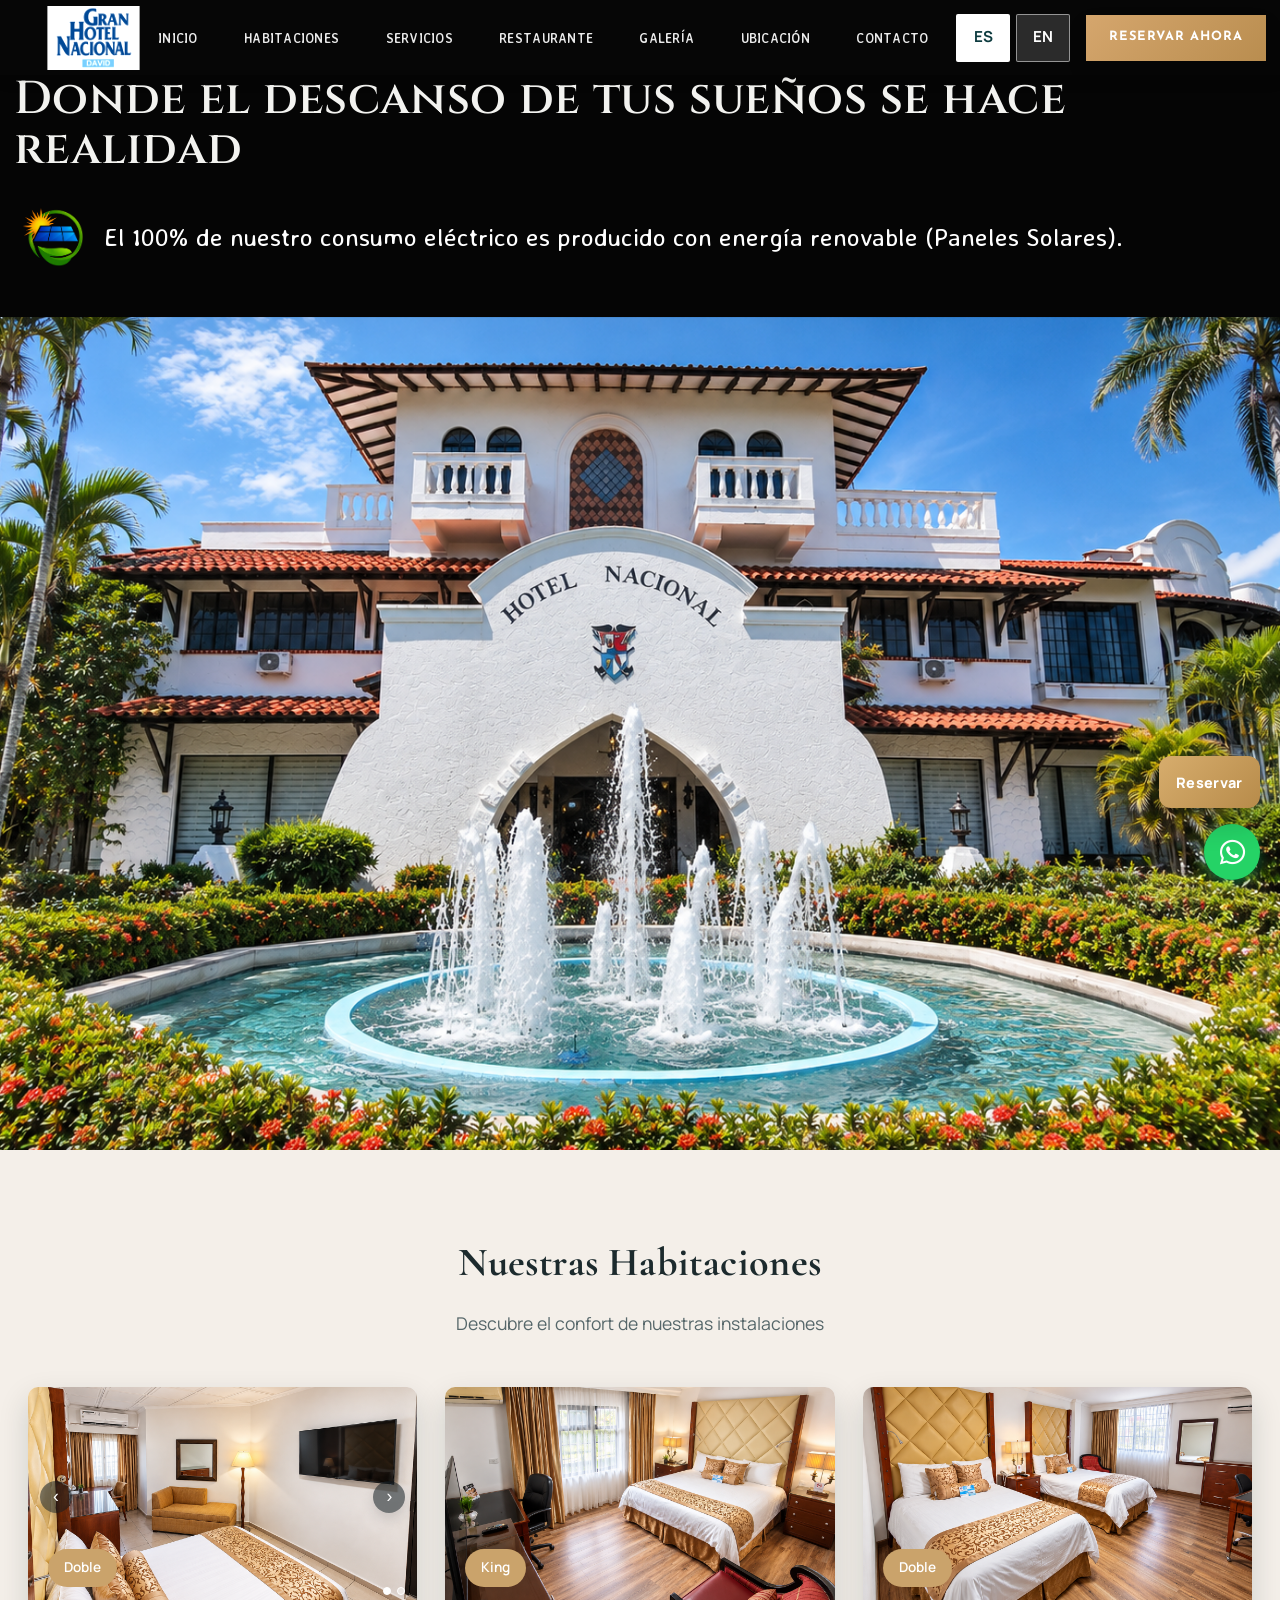
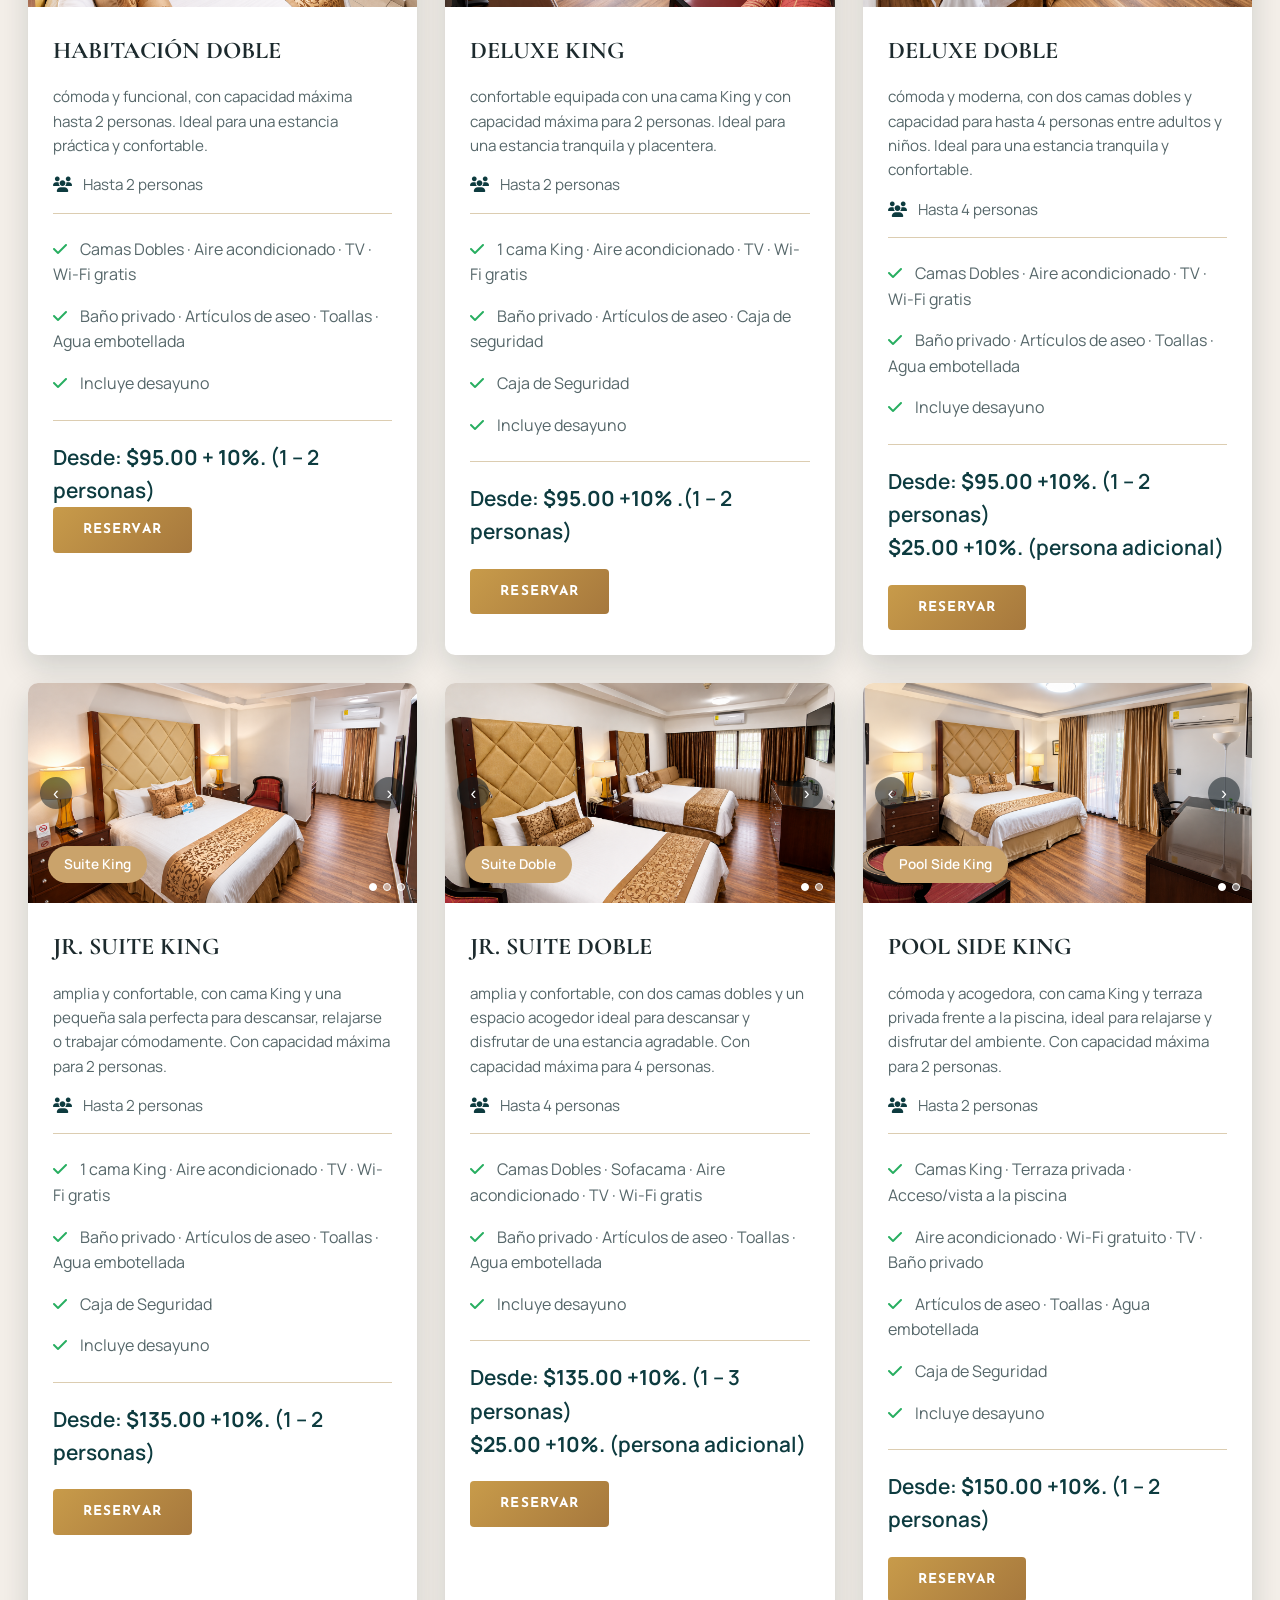
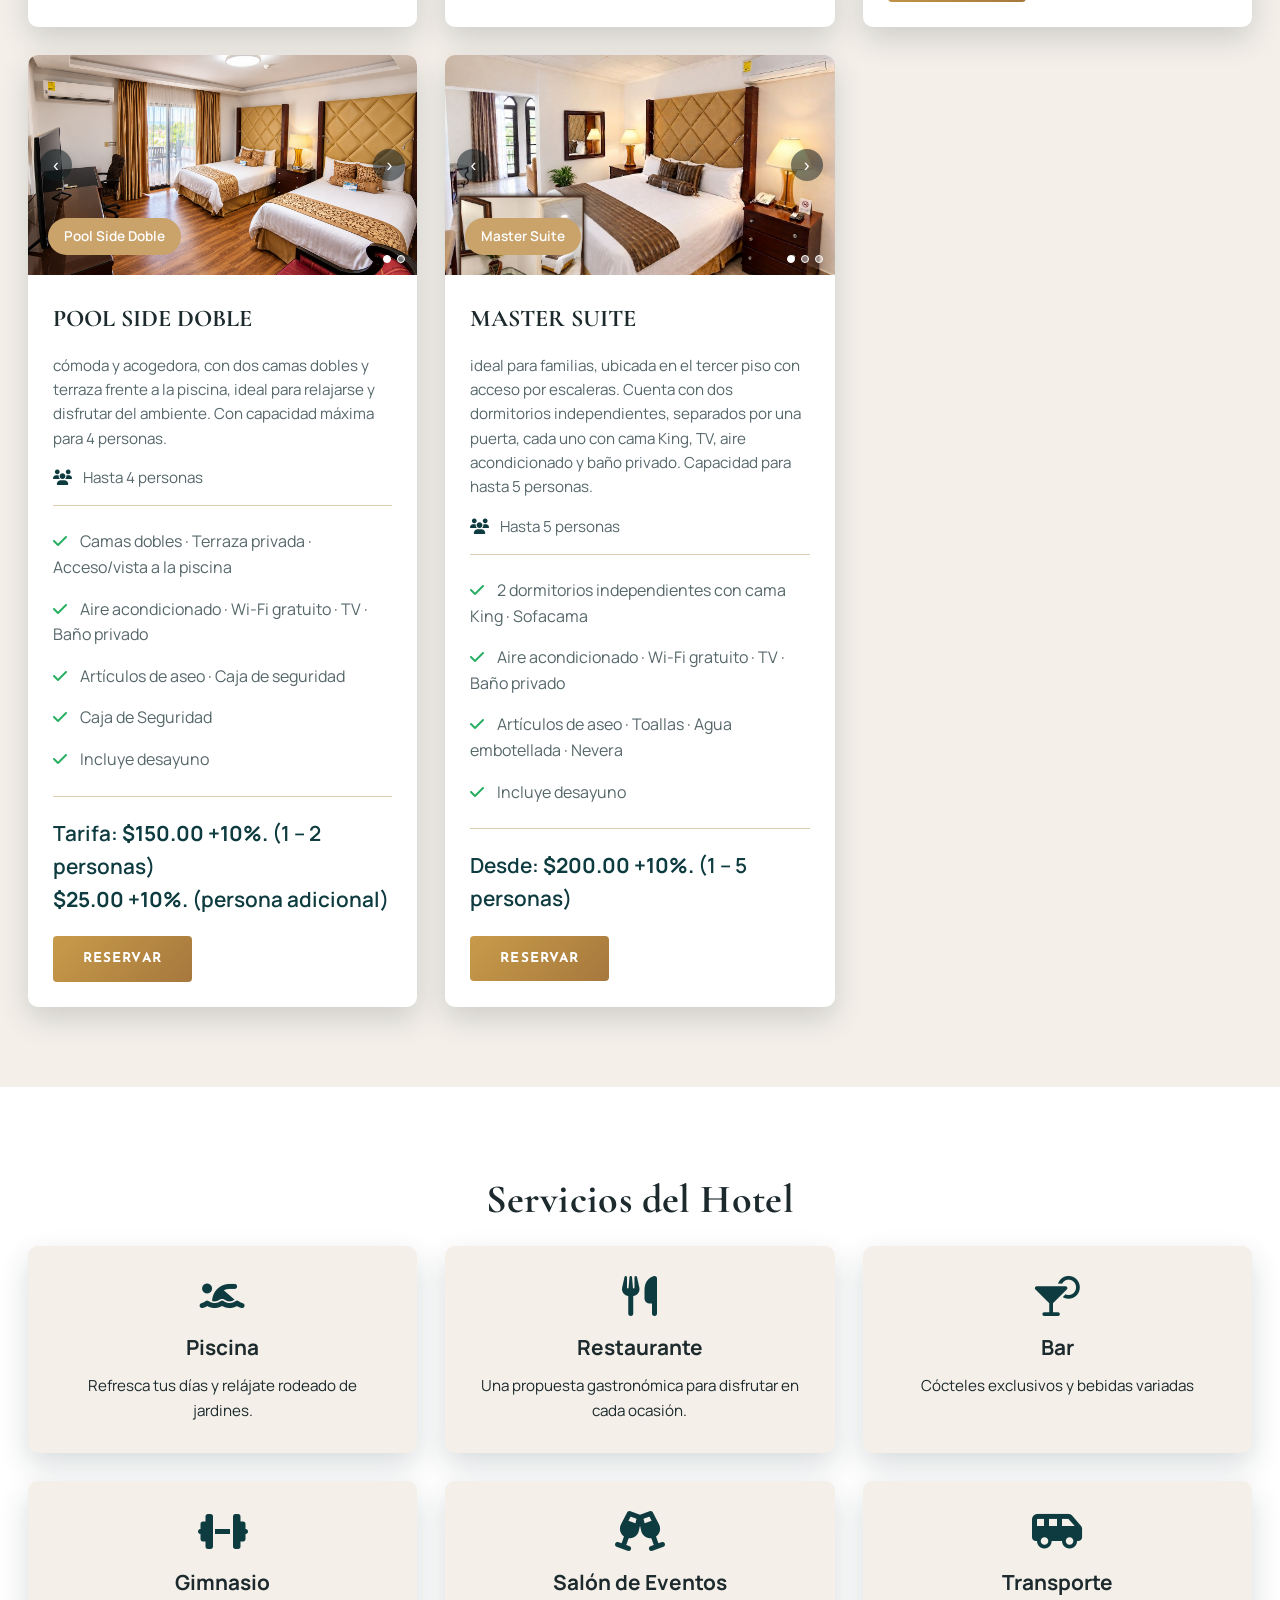
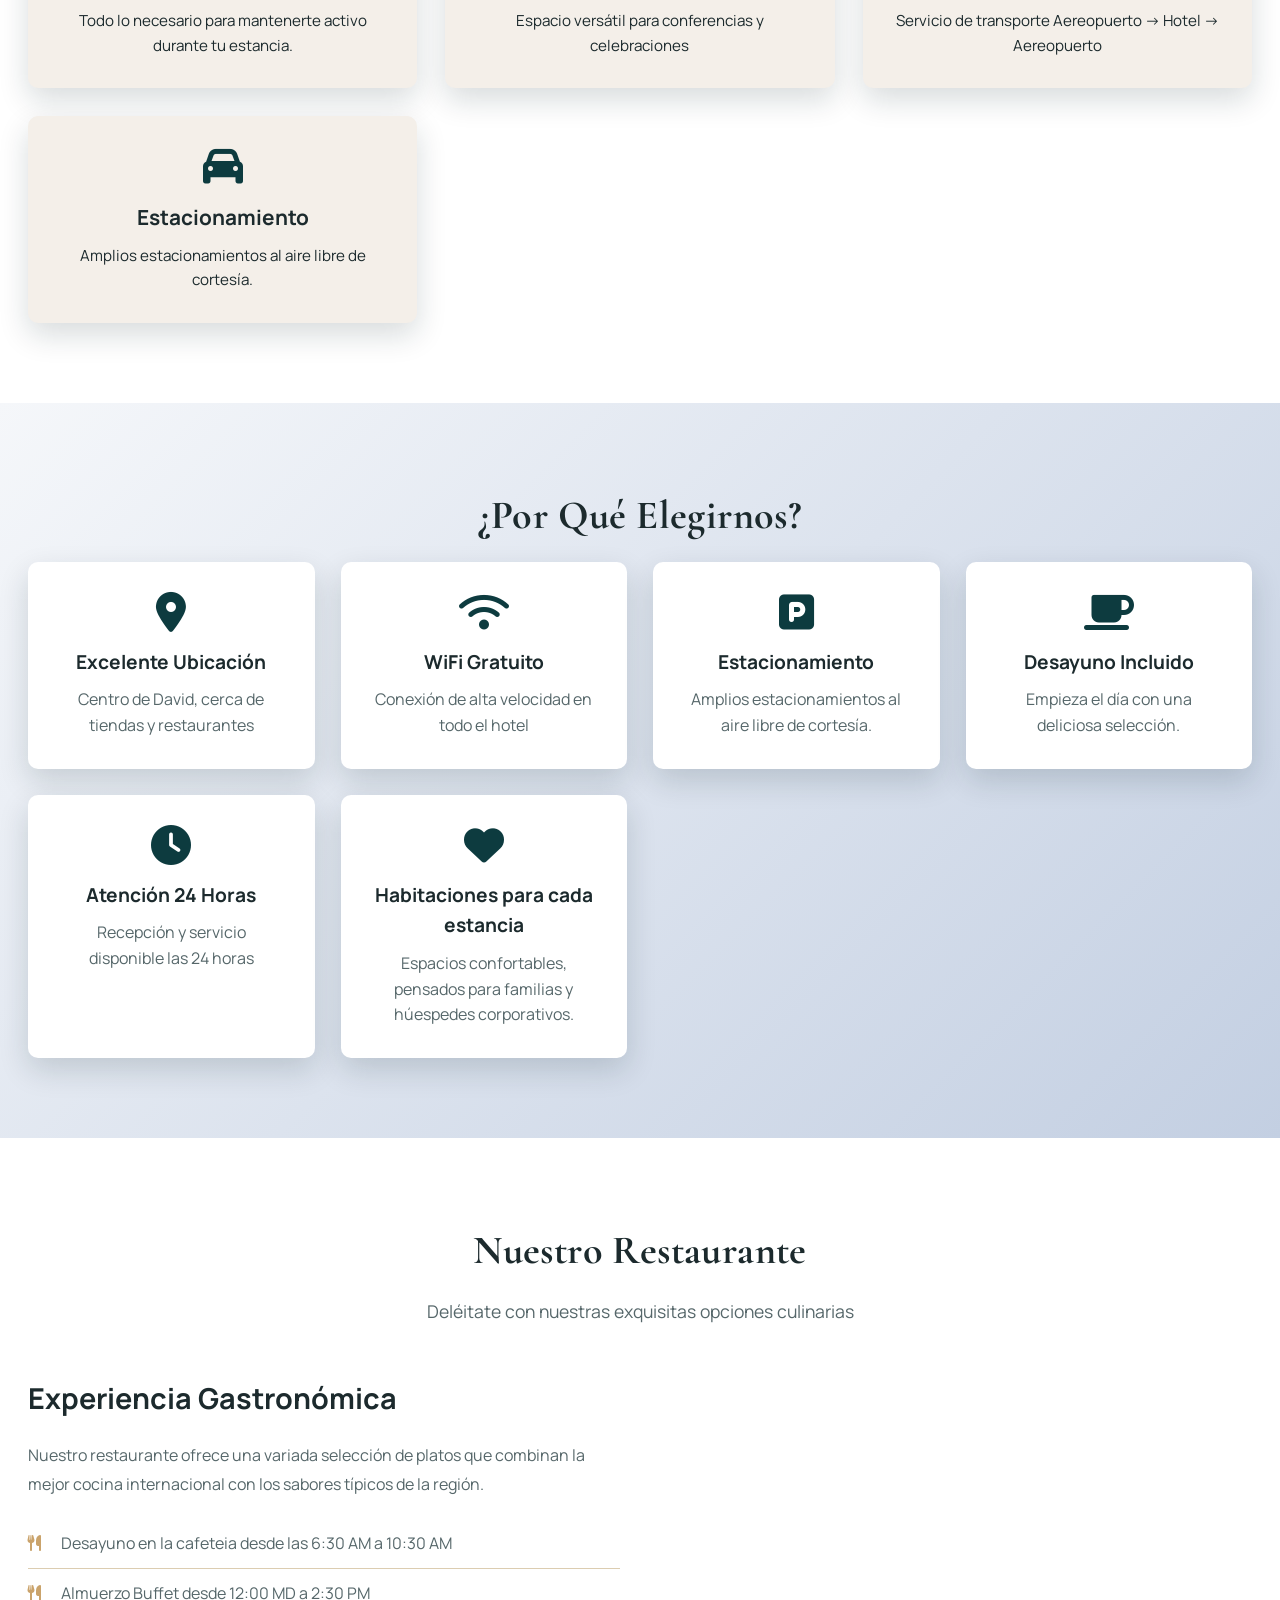
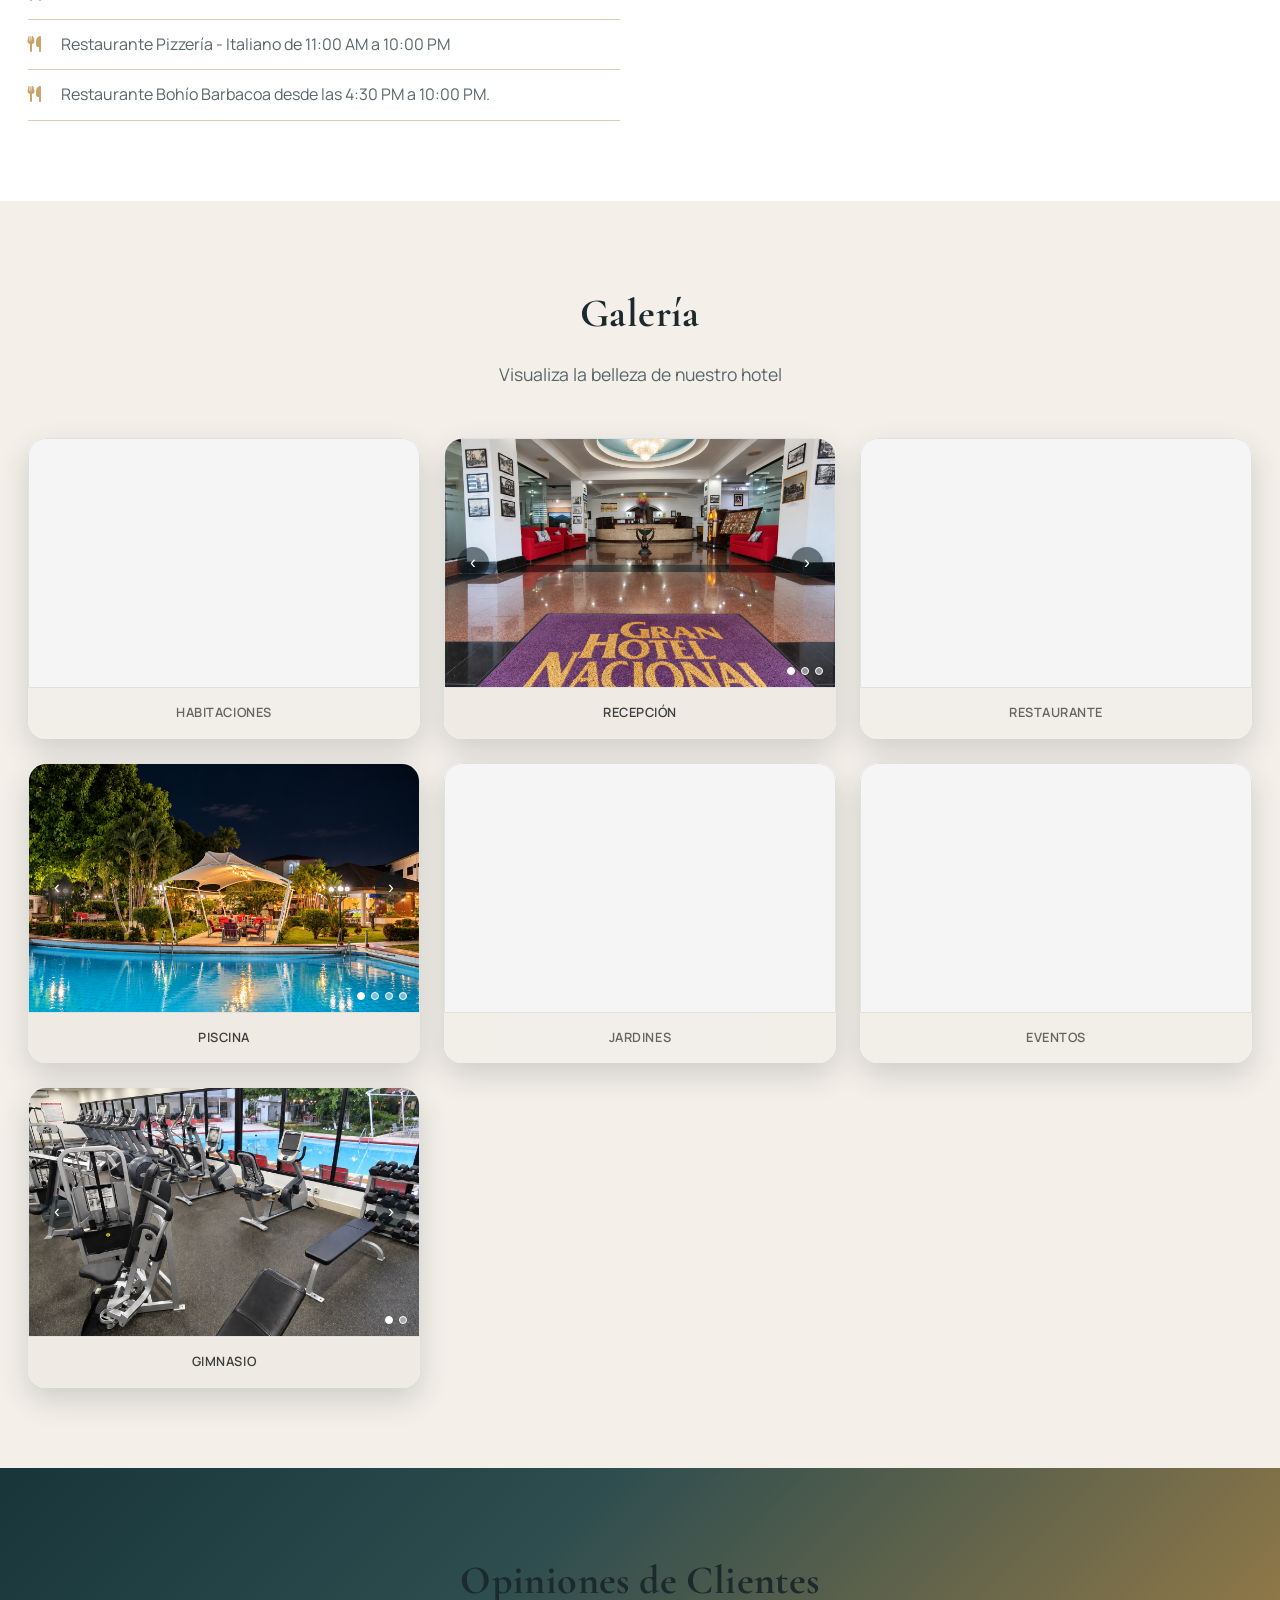
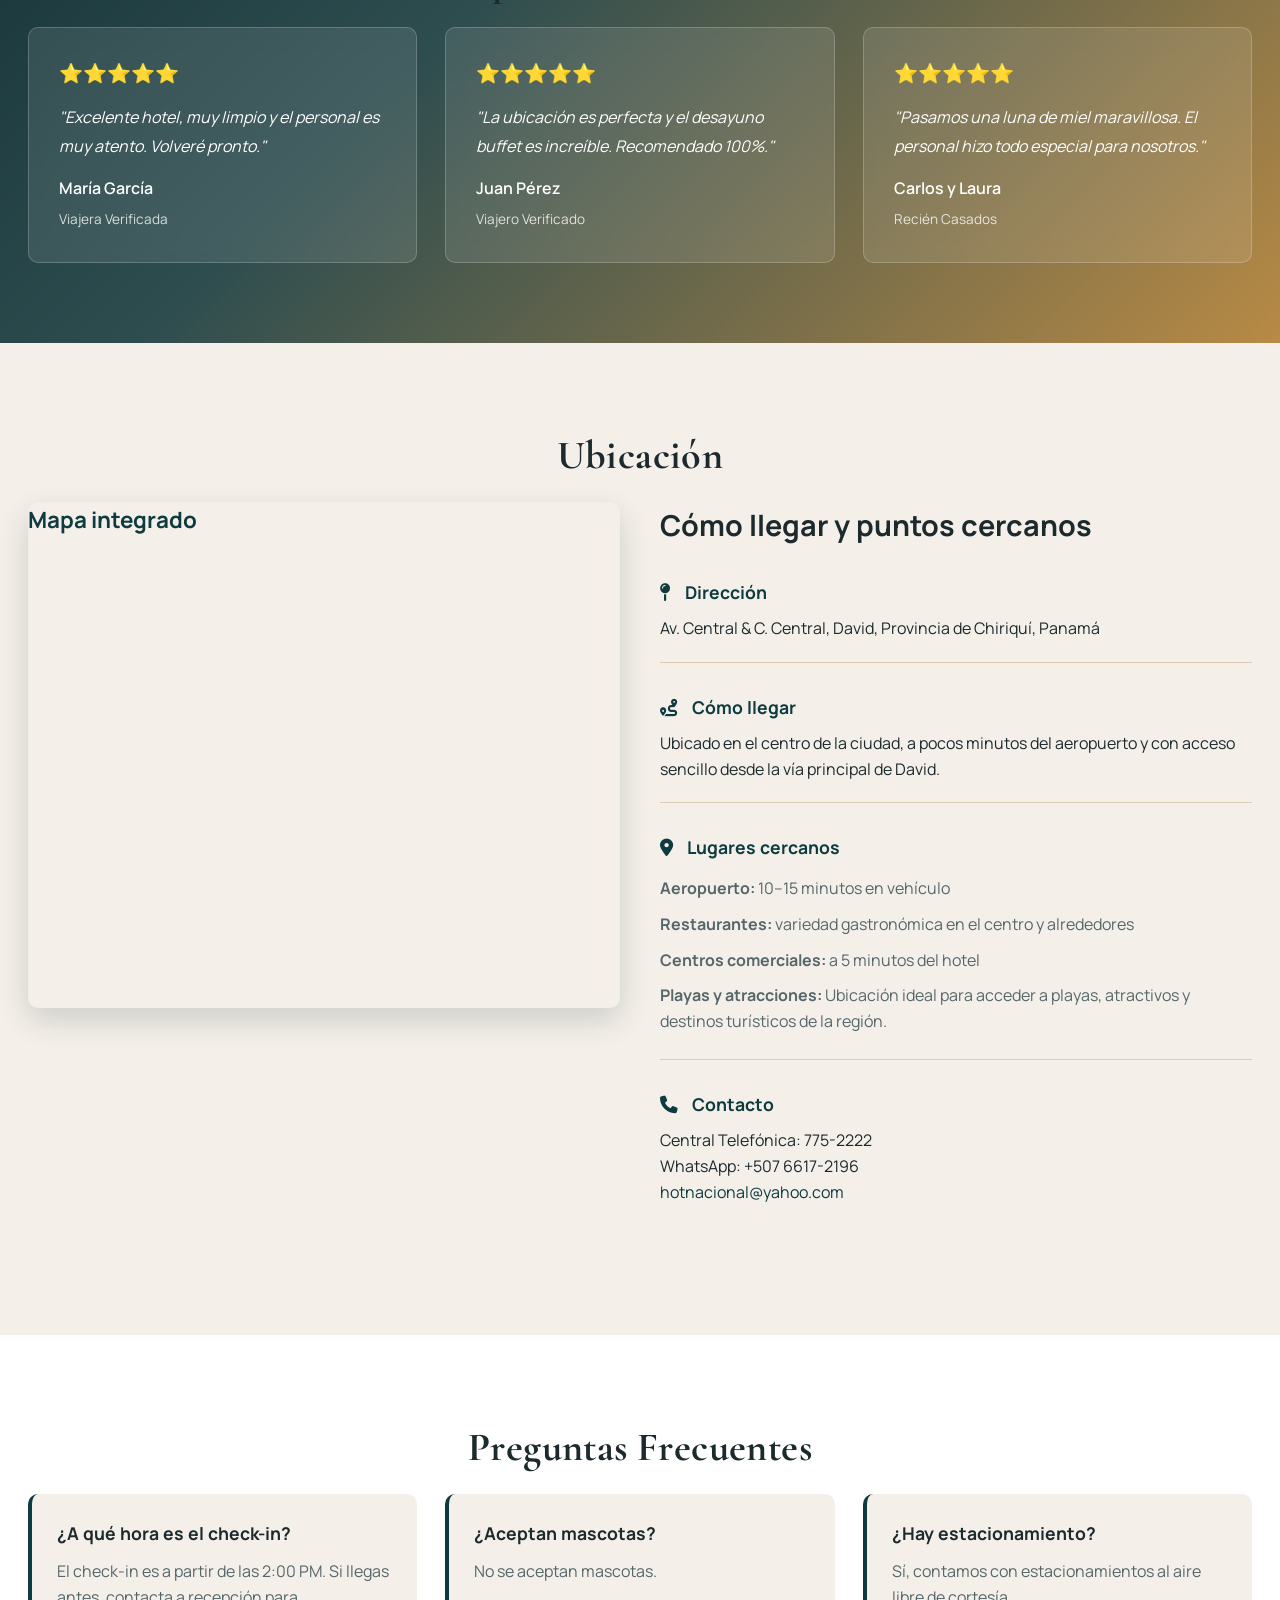
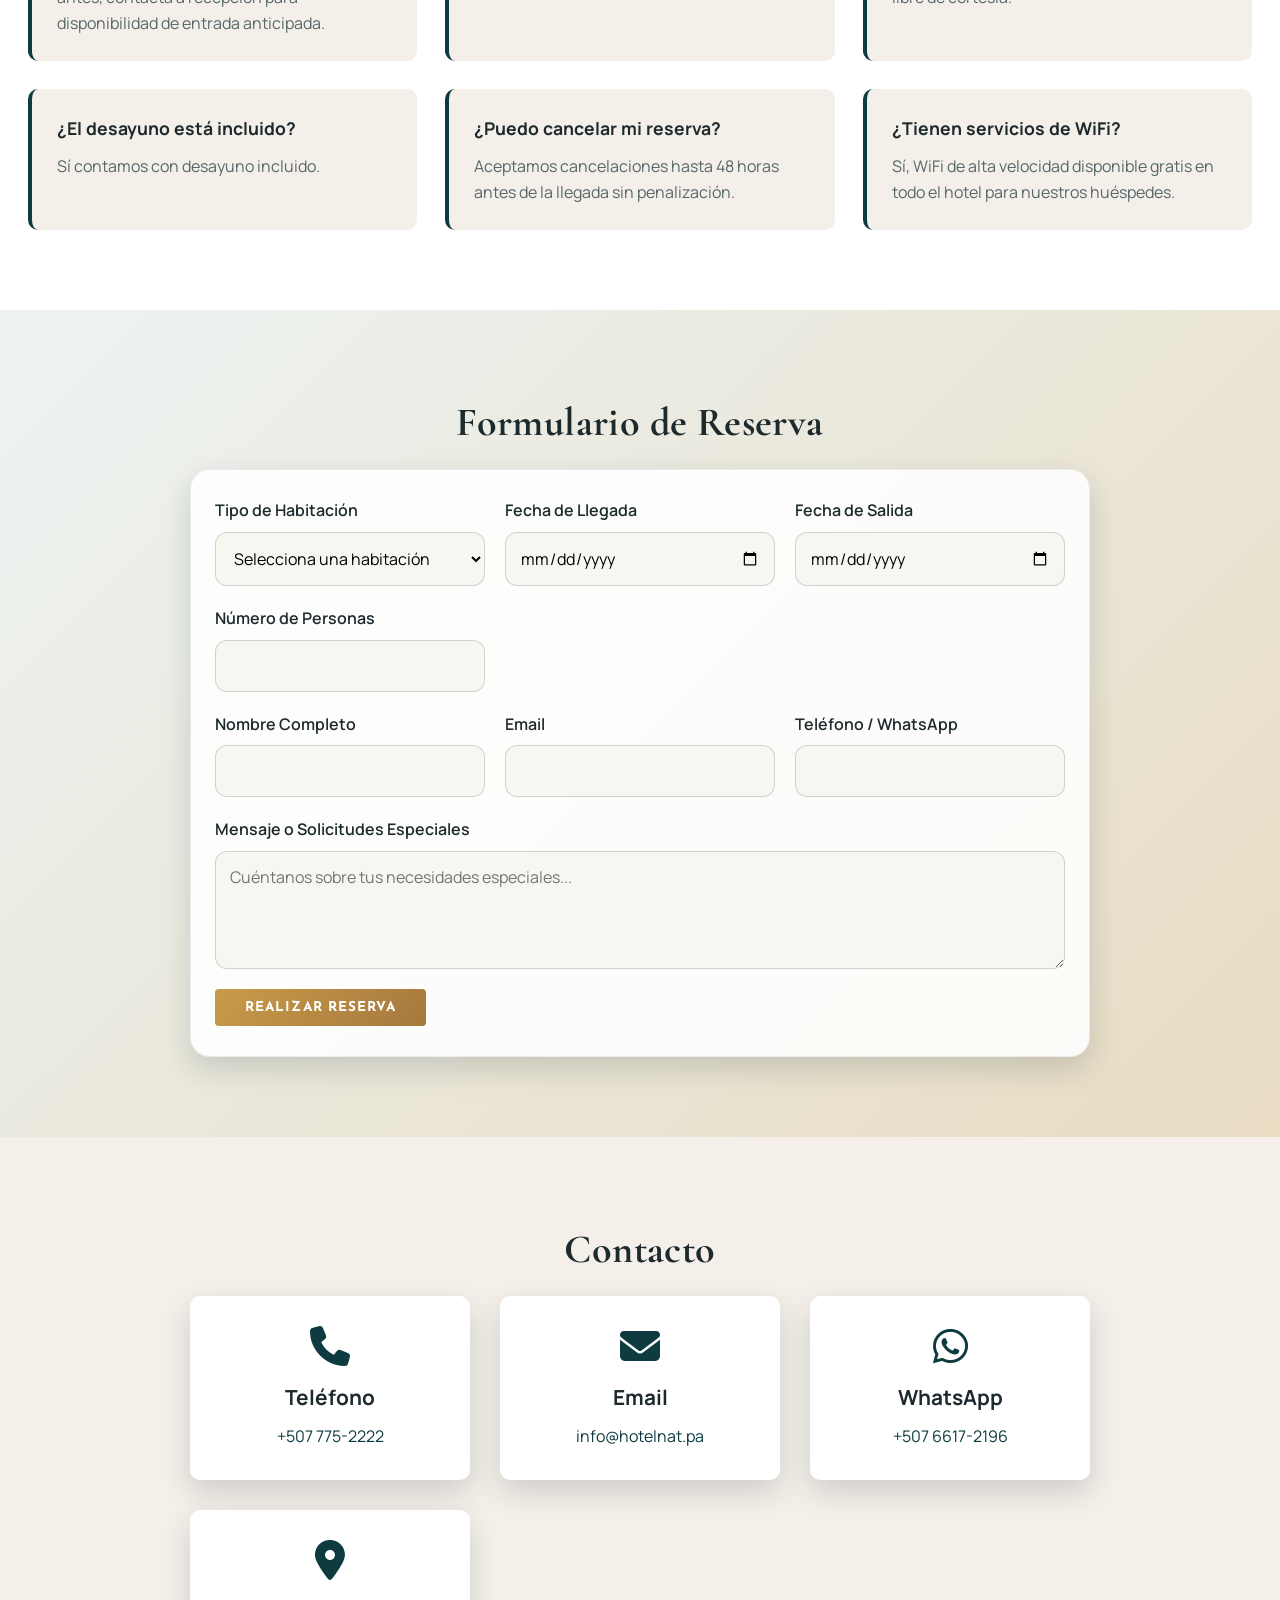
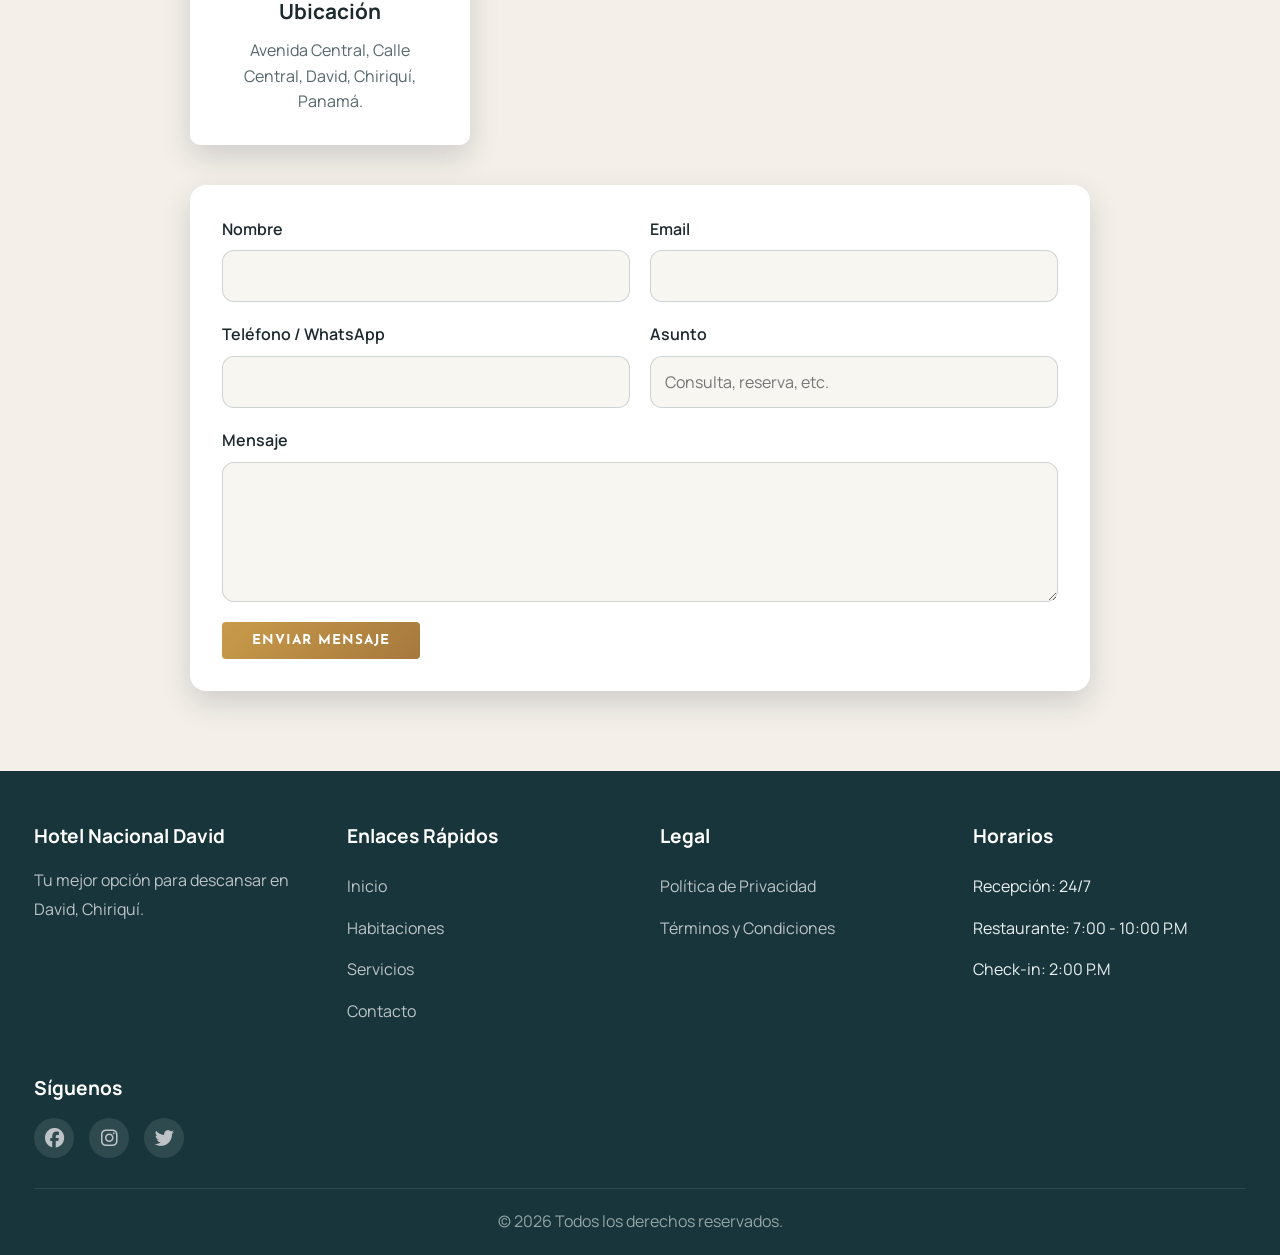
==== commit 22f4f218: "traducciones, imagenes de piscina, gimnasio" ====
--- a/index.html
+++ b/index.html
@@ -21,21 +21,21 @@
             </div>
             <nav class="navbar" id="navbar">
                 <ul class="nav-menu">
-                    <li><a href="#inicio" class="nav-link">Inicio</a></li>
-                    <li><a href="#habitaciones" class="nav-link">Habitaciones</a></li>
-                    <li><a href="#servicios" class="nav-link">Servicios</a></li>
-                    <li><a href="#restaurante" class="nav-link">Restaurante</a></li>
-                    <li><a href="#galeria" class="nav-link">Galería</a></li>
-                    <li><a href="#ubicacion" class="nav-link">Ubicación</a></li>
-                    <li><a href="#contacto" class="nav-link">Contacto</a></li>
+                    <li><a href="#inicio" class="nav-link" data-i18n="navigation.home">Inicio</a></li>
+                    <li><a href="#habitaciones" class="nav-link" data-i18n="navigation.rooms">Habitaciones</a></li>
+                    <li><a href="#servicios" class="nav-link" data-i18n="navigation.services">Servicios</a></li>
+                    <li><a href="#restaurante" class="nav-link" data-i18n="navigation.restaurant">Restaurante</a></li>
+                    <li><a href="#galeria" class="nav-link" data-i18n="navigation.gallery">Galería</a></li>
+                    <li><a href="#ubicacion" class="nav-link" data-i18n="navigation.location">Ubicación</a></li>
+                    <li><a href="#contacto" class="nav-link" data-i18n="navigation.contact">Contacto</a></li>
                 </ul>
             </nav>
             <div class="header-actions">
                 <div class="language-selector">
-                    <span class="lang-btn active" aria-current="true">ES</span>
-                    <a href="index-en.html" class="lang-btn" aria-label="Switch to English">EN</a>
-                </div>
-                <a href="#reservar" class="btn-reservar">Reservar Ahora</a>
+                    <a href="index.html?lang=es" class="lang-btn active" aria-current="true">ES</a>
+                    <a href="index.html?lang=en" class="lang-btn" aria-label="Switch to English">EN</a>
+                </div>
+                <a href="#reservar" class="btn-reservar" data-i18n="navigation.bookNow">Reservar Ahora</a>
                 <div class="hamburger" id="hamburger" aria-label="Abrir menú" role="button" tabindex="0">
                     <span></span>
                     <span></span>
@@ -49,7 +49,7 @@
         <div class="container hero-content">
             <div class="brand-block">
 
-    <div class="hero-title">
+    <div class="hero-title" data-i18n="hero.title">
         Donde tu descanso soñado se hace realidad
     </div>
 
@@ -67,8 +67,8 @@
     </div>
 
     <div class="hero-buttons">
-        <a href="#habitaciones" class="btn btn-primary">Ver Habitaciones</a>
-        <a href="#reservar" class="btn btn-secondary">Reservar Ahora</a>
+        <a href="#habitaciones" class="btn btn-primary" data-i18n="hero.viewRooms">Ver Habitaciones</a>
+        <a href="#reservar" class="btn btn-secondary" data-i18n="hero.bookNow">Reservar Ahora</a>
     </div>
 
 </div>
@@ -82,8 +82,8 @@
 
     <section id="habitaciones" class="habitaciones">
         <div class="container">
-            <h2 class="section-title">Nuestras Habitaciones</h2>
-            <p class="section-subtitle">Descubre el confort de nuestras instalaciones</p>
+            <h2 class="section-title" data-i18n="rooms.title">Nuestras Habitaciones</h2>
+            <p class="section-subtitle" data-i18n="rooms.subtitle">Descubre el confort de nuestras instalaciones</p>
             <div class="habitaciones-grid">
                 <div class="habitacion-card">
                     <div class="habitacion-image">
@@ -362,44 +362,37 @@
             <h2 class="section-title">Galería</h2>
             <p class="section-subtitle">Visualiza la belleza de nuestro hotel</p>
             <div class="galeria-grid">
-                <div class="galeria-item">
-                    <div class="galeria-image" style="background: #f5f5f5;">
-                        <span>Habitaciones</span>
-                    </div>
-                </div>
-                <div class="galeria-item">
-                    <div class="galeria-image" data-galeria="recepcion">
-                        <span>Recepción</span>
-
-                    </div>
-                </div>
-                <div class="galeria-item">
-                    <div class="galeria-image" style="background: #f5f5f5;">
-                        <span>Restaurante</span>
-                    </div>
-                </div>
-                <div class="galeria-item">
-                    <div class="galeria-image" style="background: #f5f5f5;">
-                        <span>Piscina</span>
-                    </div>
-                </div>
-                <div class="galeria-item">
-                    <div class="galeria-image" style="background: #f5f5f5;">
-                        <span>Jardines</span>
-                    </div>
-                </div>
-                <div class="galeria-item">
-                    <div class="galeria-image" style="background: #f5f5f5;">
-                        <span>Eventos</span>
-                    </div>
-                </div>
-                <div class="galeria-item">
-                    <div class="galeria-image" style="background: #f5f5f5;">
-                        <span>Gimnasio</span>
-                    </div>
-            </div>
-        </div>
-    </section> 
+                <div class="galeria-item" data-gallery="habitaciones">
+                    <div class="galeria-image" data-galeria="habitaciones"></div>
+                    <div class="galeria-caption">Habitaciones</div>
+                </div>
+                <div class="galeria-item" data-gallery="recepcion">
+                    <div class="galeria-image" data-galeria="recepcion"></div>
+                    <div class="galeria-caption">Recepción</div>
+                </div>
+                <div class="galeria-item" data-gallery="restaurante">
+                    <div class="galeria-image" data-galeria="restaurante"></div>
+                    <div class="galeria-caption">Restaurante</div>
+                </div>
+                <div class="galeria-item" data-gallery="piscina">
+                    <div class="galeria-image" data-galeria="piscina"></div>
+                    <div class="galeria-caption">Piscina</div>
+                </div>
+                <div class="galeria-item" data-gallery="jardines">
+                    <div class="galeria-image" data-galeria="jardines"></div>
+                    <div class="galeria-caption">Jardines</div>
+                </div>
+                <div class="galeria-item" data-gallery="eventos">
+                    <div class="galeria-image" data-galeria="eventos"></div>
+                    <div class="galeria-caption">Eventos</div>
+                </div>
+                <div class="galeria-item" data-gallery="gimnasio">
+                    <div class="galeria-image" data-galeria="gimnasio"></div>
+                    <div class="galeria-caption">Gimnasio</div>
+                </div>
+            </div>
+        </div>
+    </section>
 
     <section class="opiniones">
         <div class="container">
@@ -504,13 +497,13 @@
 
     <section id="reservar" class="reserva">
         <div class="container">
-            <h2 class="section-title">Formulario de Reserva</h2>
+            <h2 class="section-title" data-i18n="reservation.title">Formulario de Reserva</h2>
             <form class="reserva-form" id="formularioReserva">
                 <div class="form-row">
                     <div class="form-group">
-                        <label>Tipo de Habitación</label>
+                        <label data-i18n="reservation.room">Tipo de Habitación</label>
                         <select name="habitacion" required>
-                            <option value="">Selecciona una habitación</option>
+                            <option value="" data-i18n="reservation.selectRoom">Selecciona una habitación</option>
                             <option value="habitacion-doble">Habitación Doble - $95.00 +10%.</option>
                             <option value="deluxe-king">Deluxe King - $95.00 +10%.</option>
                             <option value="deluxe-doble">Deluxe Doble - $95.00 +10%.</option>
@@ -522,47 +515,41 @@
                         </select>
                     </div>
                     <div class="form-group">
-                        <label>Fecha de Llegada</label>
+                        <label data-i18n="reservation.checkin">Fecha de Llegada</label>
                         <input type="date" id="reservaCheckin" name="checkin" required>
                     </div>
                     <div class="form-group">
-                        <label>Fecha de Salida</label>
+                        <label data-i18n="reservation.checkout">Fecha de Salida</label>
                         <input type="date" id="reservaCheckout" name="checkout" required>
                     </div>
                     <div class="form-group">
-                        <label>Número de Personas</label>
+                        <label data-i18n="reservation.guests">Número de Personas</label>
                         <input type="number" name="personas" min="1" max="10" required>
                     </div>
                 </div>
                 <div class="form-row">
                     <div class="form-group">
-                        <label>Nombre Completo</label>
+                        <label data-i18n="reservation.fullName">Nombre Completo</label>
                         <input type="text" name="nombre" required>
                     </div>
                     <div class="form-group">
-                        <label>Email</label>
+                        <label data-i18n="reservation.email">Email</label>
                         <input type="email" name="email" required>
                     </div>
                     <div class="form-group">
-                        <label>Teléfono / WhatsApp</label>
+                        <label data-i18n="reservation.phone">Teléfono / WhatsApp</label>
                         <input type="tel" name="telefono" required>
-                    </div>
-                    <div class="form-group">
-                        <label>Tipo de Tarjeta</label>
-                        <select name="tipoTarjeta" required>
-                            <option value="">Selecciona un tipo de tarjeta</option>
-                            <option value="visa">Visa</option>
-                            <option value="mastercard">Mastercard</option>                        </select>
                     </div>
                 </div>
                 <div class="form-row">
                     <div class="form-group full">
-                        <label>Mensaje o Solicitudes Especiales</label>
+                        <label data-i18n="reservation.message">Mensaje o Solicitudes Especiales</label>
                         <textarea name="mensaje" rows="4"
-                            placeholder="Cuéntanos sobre tus necesidades especiales..."></textarea>
-                    </div>
-                </div>
-                <button type="submit" class="btn btn-primary">Realizar Reserva</button>
+                            placeholder="Cuéntanos sobre tus necesidades especiales..."
+                            data-i18n-placeholder="reservation.messagePlaceholder"></textarea>
+                    </div>
+                </div>
+                <button type="submit" class="btn btn-primary" data-i18n="reservation.submit">Realizar Reserva</button>
             </form>
         </div>
     </section>
@@ -574,7 +561,7 @@
                 <div class="contacto-card">
                     <i class="fas fa-phone"></i>
                     <h4>Teléfono</h4>
-                    <p><a href="tel:+50766172196">+507 6617-2196</a></p>
+                    <p><a href="tel:+50766172196">+507 775-2222</a></p>
                 </div>
                 <div class="contacto-card">
                     <i class="fas fa-envelope"></i>
@@ -678,6 +665,7 @@
             </div>
         </div>
     </footer>
+    <script src="translation.js"></script>
     <script src="script.js"></script>
 </body>
 
--- a/styles.css
+++ b/styles.css
@@ -126,7 +126,7 @@
     align-items: center;
     width: max-content;
     animation: moverCintillo 15s linear infinite;
-    animation-play-state:running !important;
+    animation-play-state: running !important;
 }
 
 .cintillo-contenido img {
@@ -156,7 +156,8 @@
 }
 
 .cintillo:hover .cintillo-contenido {
-    animation: marquee linear infinite;
+    animation-name: moverCintillo;
+    animation-play-state: running;
 }
 
 .nav-link {
@@ -517,6 +518,23 @@
     position: relative;
 }
 
+.room-carousel > span {
+    position: absolute;
+    left: 16px;
+    bottom: 16px;
+    z-index: 4;
+    background: rgba(72, 72, 72, 0.72);
+    color: #f5f3ef;
+    padding: 10px 18px;
+    border-radius: 12px;
+    font-weight: 600;
+    font-size: 0.95rem;
+    letter-spacing: 0.04em;
+    text-transform: uppercase;
+    box-shadow: 0 8px 16px rgba(0, 0, 0, 0.14);
+    backdrop-filter: blur(2px);
+}
+
 .room-carousel-slide {
     position: absolute;
     inset: 0;
@@ -536,27 +554,28 @@
     position: absolute;
     top: 50%;
     z-index: 3;
-    width: 34px;
-    height: 34px;
+    width: 32px;
+    height: 32px;
     transform: translateY(-50%);
     border: 0;
     border-radius: 50%;
-    background: rgba(7, 23, 26, 0.7);
+    background: rgba(15, 27, 31, 0.55);
     color: #fff;
     cursor: pointer;
-    font-size: 1.35rem;
+    font-size: 1.1rem;
     line-height: 1;
+    box-shadow: 0 6px 14px rgba(0,0,0,0.14);
 }
 
 .room-carousel-control:hover,
 .room-carousel-control:focus-visible {
-    background: var(--accent-strong);
-    outline: 2px solid #fff;
+    background: rgba(15, 27, 31, 0.82);
+    outline: 2px solid rgba(255,255,255,0.7);
     outline-offset: 2px;
 }
 
-.room-carousel-prev { left: 10px; }
-.room-carousel-next { right: 10px; }
+.room-carousel-prev { left: 12px; }
+.room-carousel-next { right: 12px; }
 
 .room-carousel-dots {
     position: absolute;
@@ -770,45 +789,57 @@
 }
 
 .galeria-item {
-    border-radius: 10px;
+    border-radius: 18px;
     overflow: hidden;
     box-shadow: var(--shadow);
+    background: #fff;
 }
 
 .galeria-image {
-    height: clamp(180px, 35vw, 250px);
-    display: flex;
-    align-items: flex-end;
-    justify-content: center;
+    display: block;
     cursor: pointer;
     transition: all 0.3s ease;
     position: relative;
     border: 1px solid #e0e0e0;
+    background: #f5f5f5;
+    overflow: hidden;
+    border-radius: 18px 18px 0 0;
+    height: clamp(180px, 35vw, 250px);
 }
 
 .galeria-image:hover {
-    transform: scale(1.05);
+    transform: scale(1.01);
     border-color: #ccc;
     box-shadow: 0 4px 12px rgba(0,0,0,0.08);
 }
 
-.galeria-image span {
-    background: rgba(0,0,0,0.7);
-    color: white;
-    padding: clamp(8px, 1.5vw, 12px) clamp(15px, 2vw, 20px);
-    border-radius: 4px;
+.galeria-image .room-carousel {
+    width: 100%;
+    height: 100%;
+    border-radius: 0;
+    overflow: hidden;
+    position: relative;
+}
+
+.galeria-caption {
+    display: block;
+    width: 100%;
+    background: #efebe4;
+    color: #3e3e3e;
+    padding: 14px 16px 16px;
     font-weight: 600;
     transition: all 0.3s ease;
-    font-size: clamp(0.85rem, 1.2vw, 1rem);
-}
-
-.galeria-image:hover span {
-    background: var(--accent-color);
-}
-
-.experiencias {
-    background: linear-gradient(180deg, #f7f3ee 0%, #f1e9df 100%);
-}
+    font-size: clamp(0.78rem, 1vw, 0.9rem);
+    letter-spacing: 0.04em;
+    text-align: center;
+    text-transform: uppercase;
+}
+
+.galeria-item:hover .galeria-caption {
+    background: #e4ddcf;
+    color: var(--primary-color);
+}
+
 
 .titulos-premium {
     text-align: center;
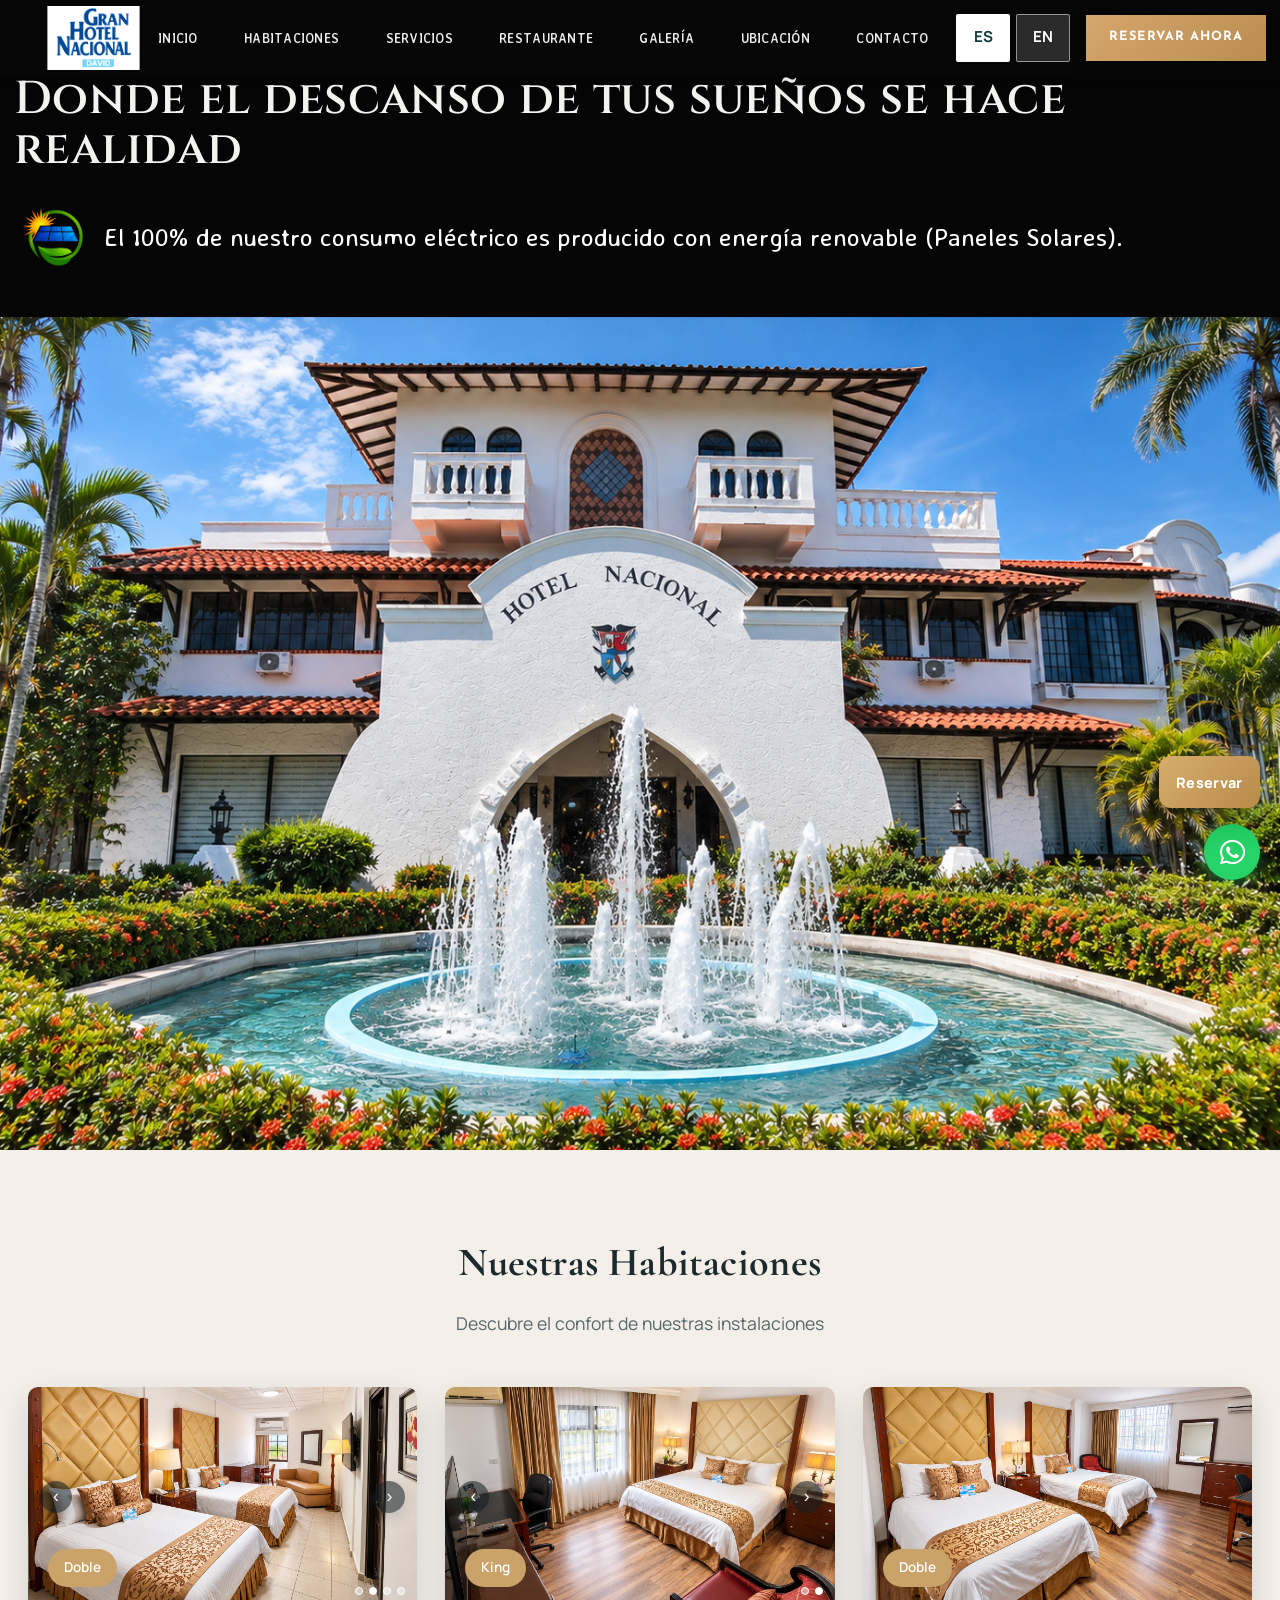
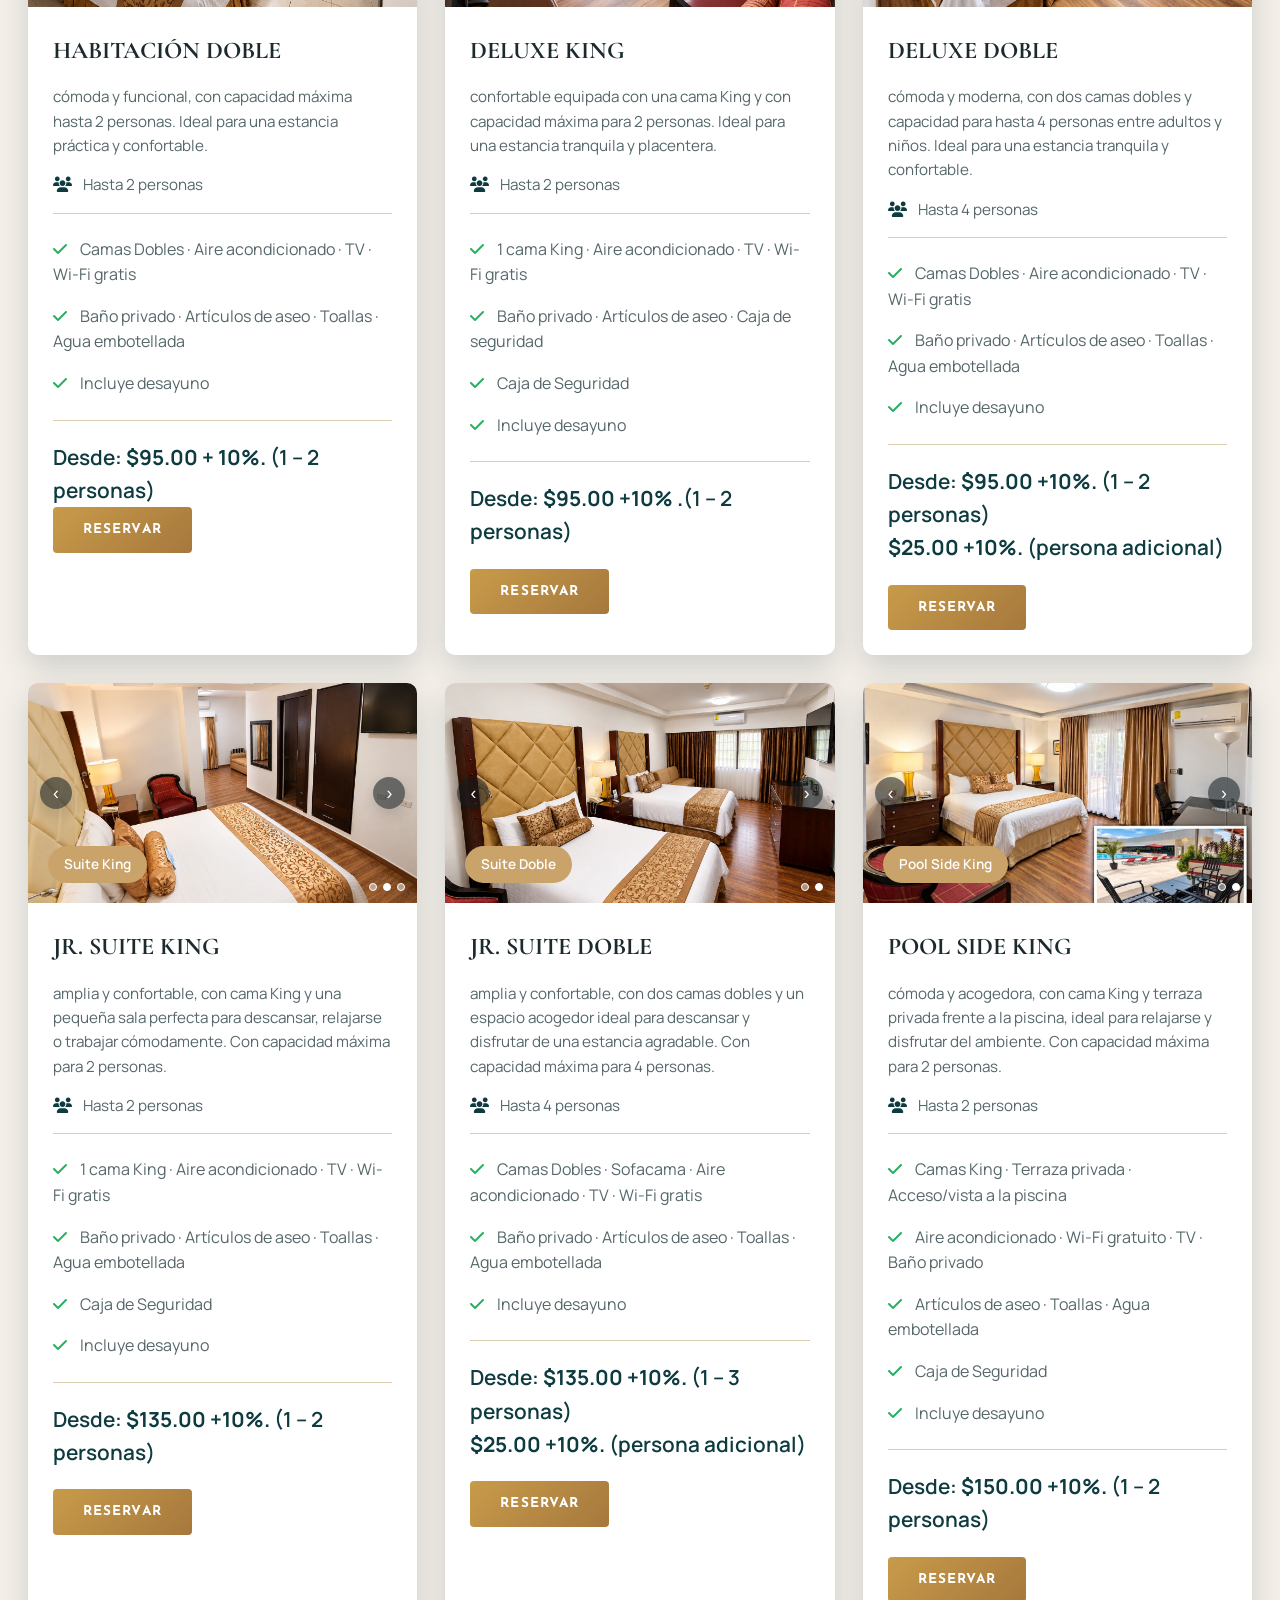
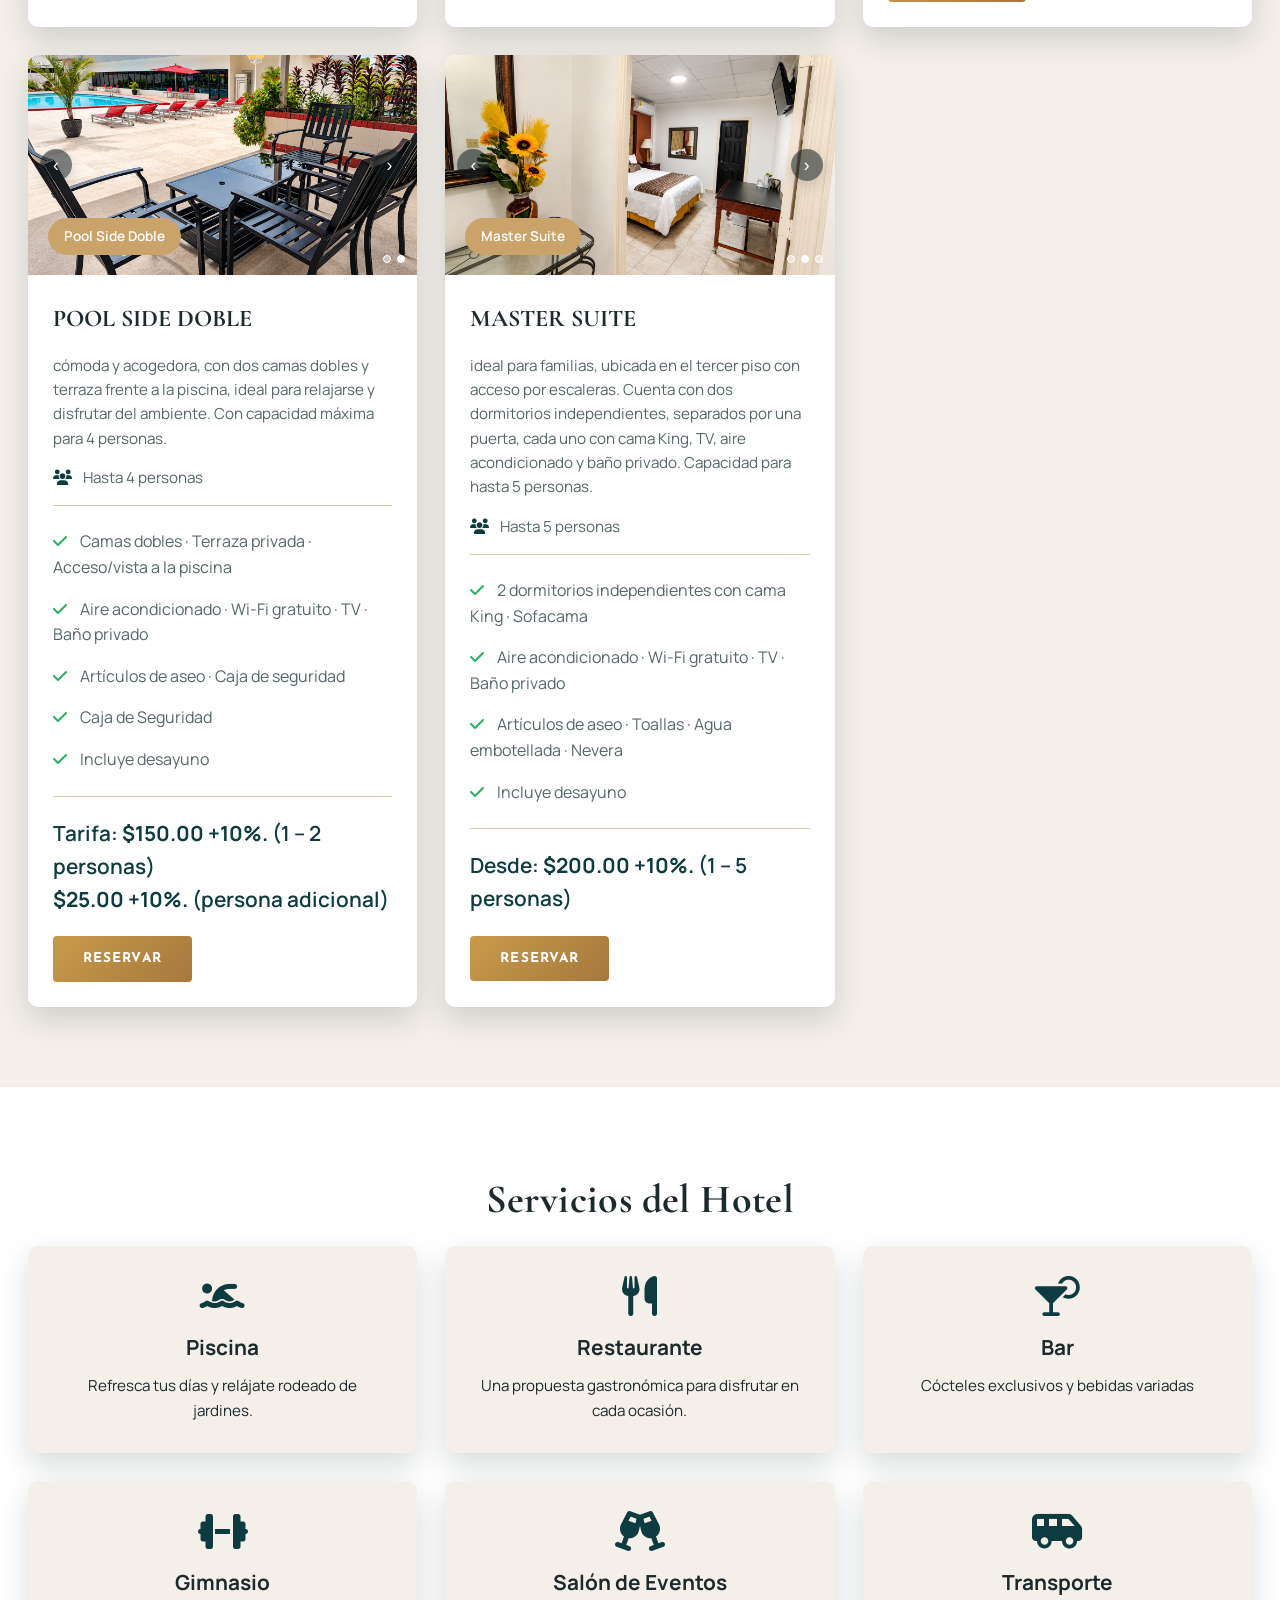
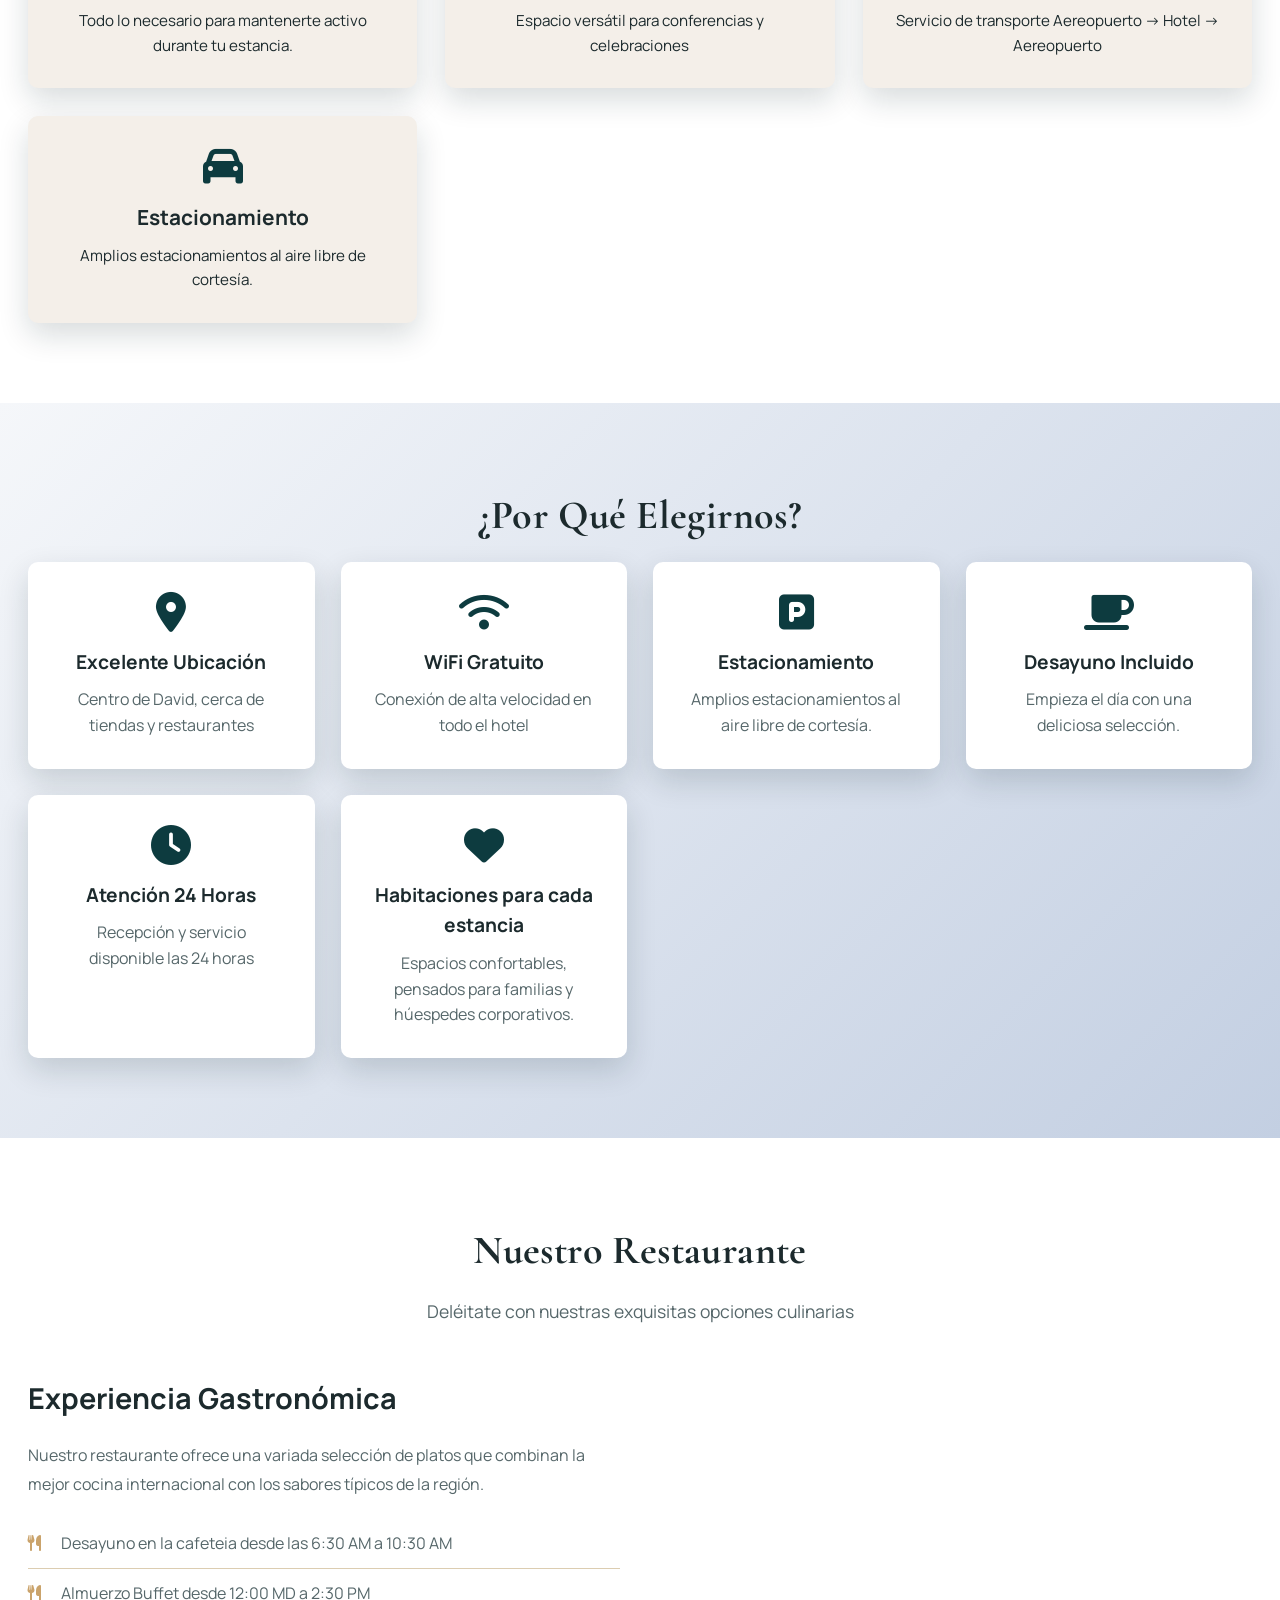
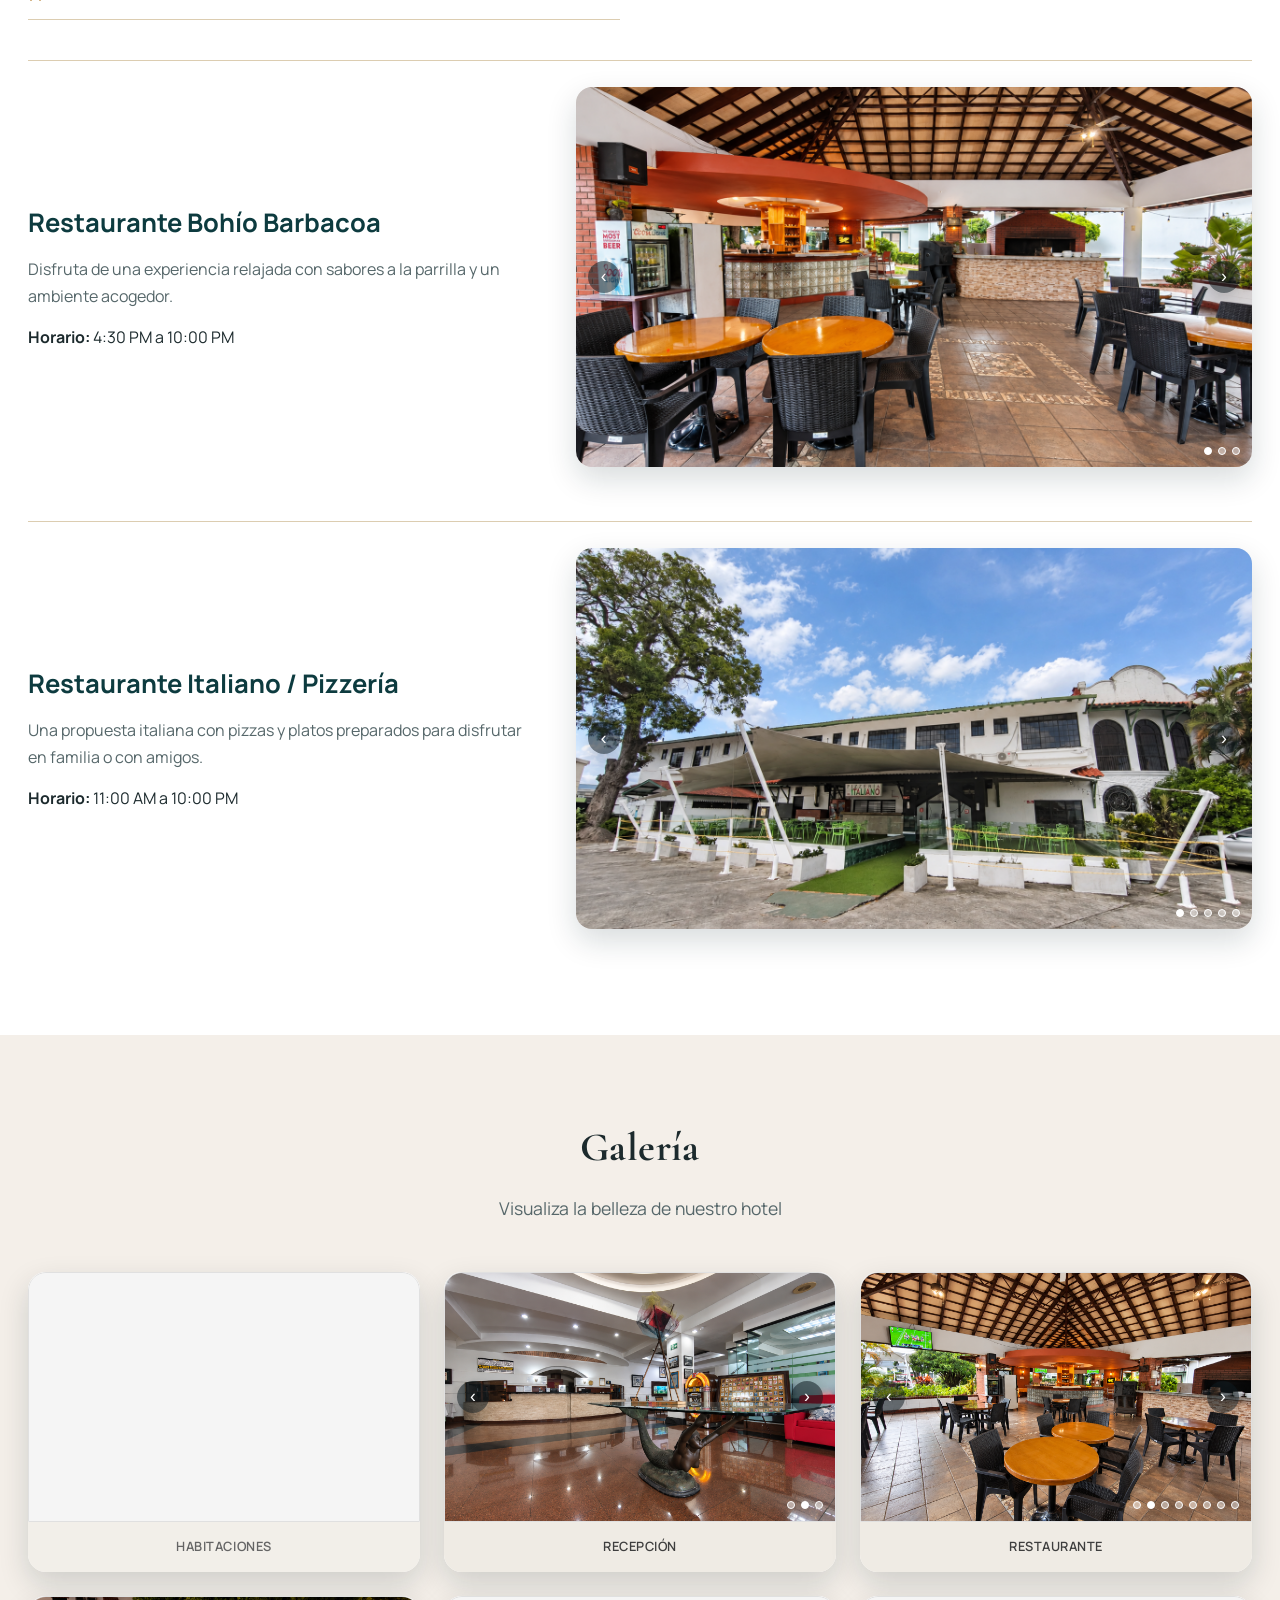
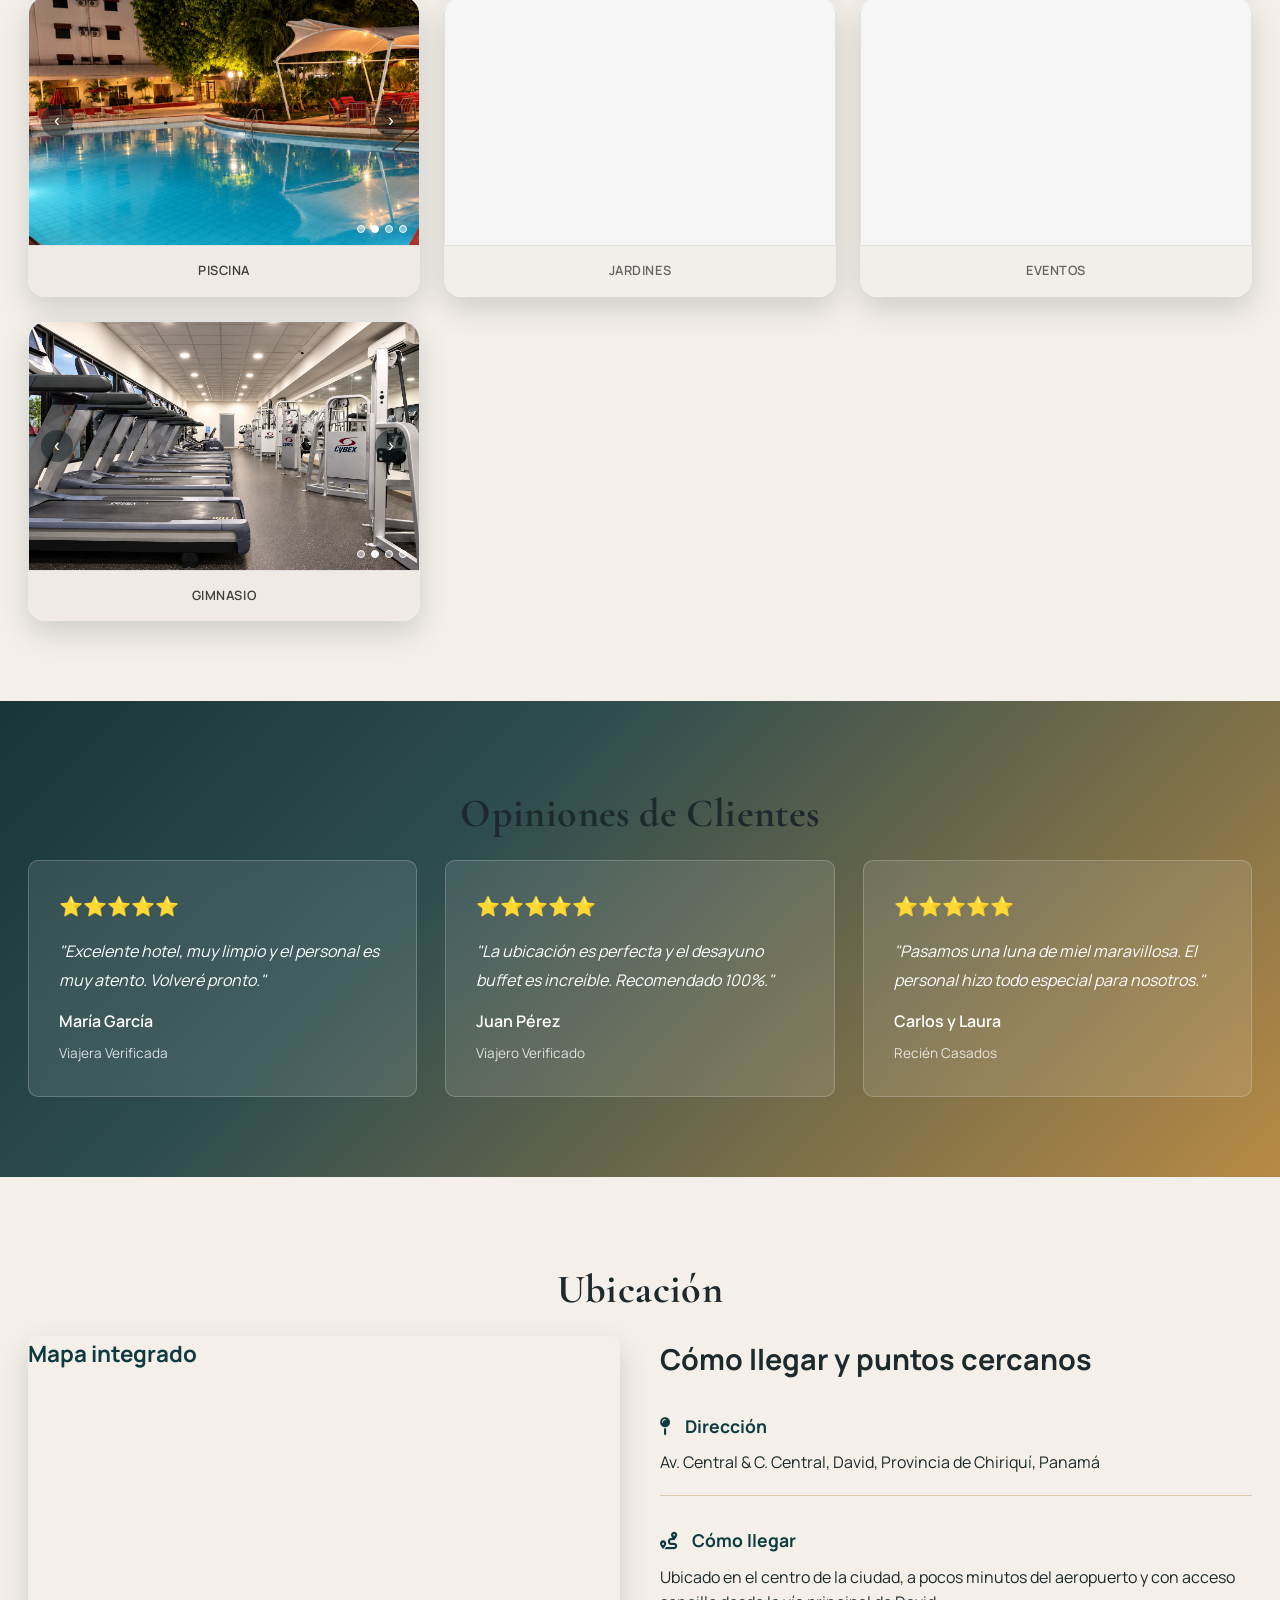
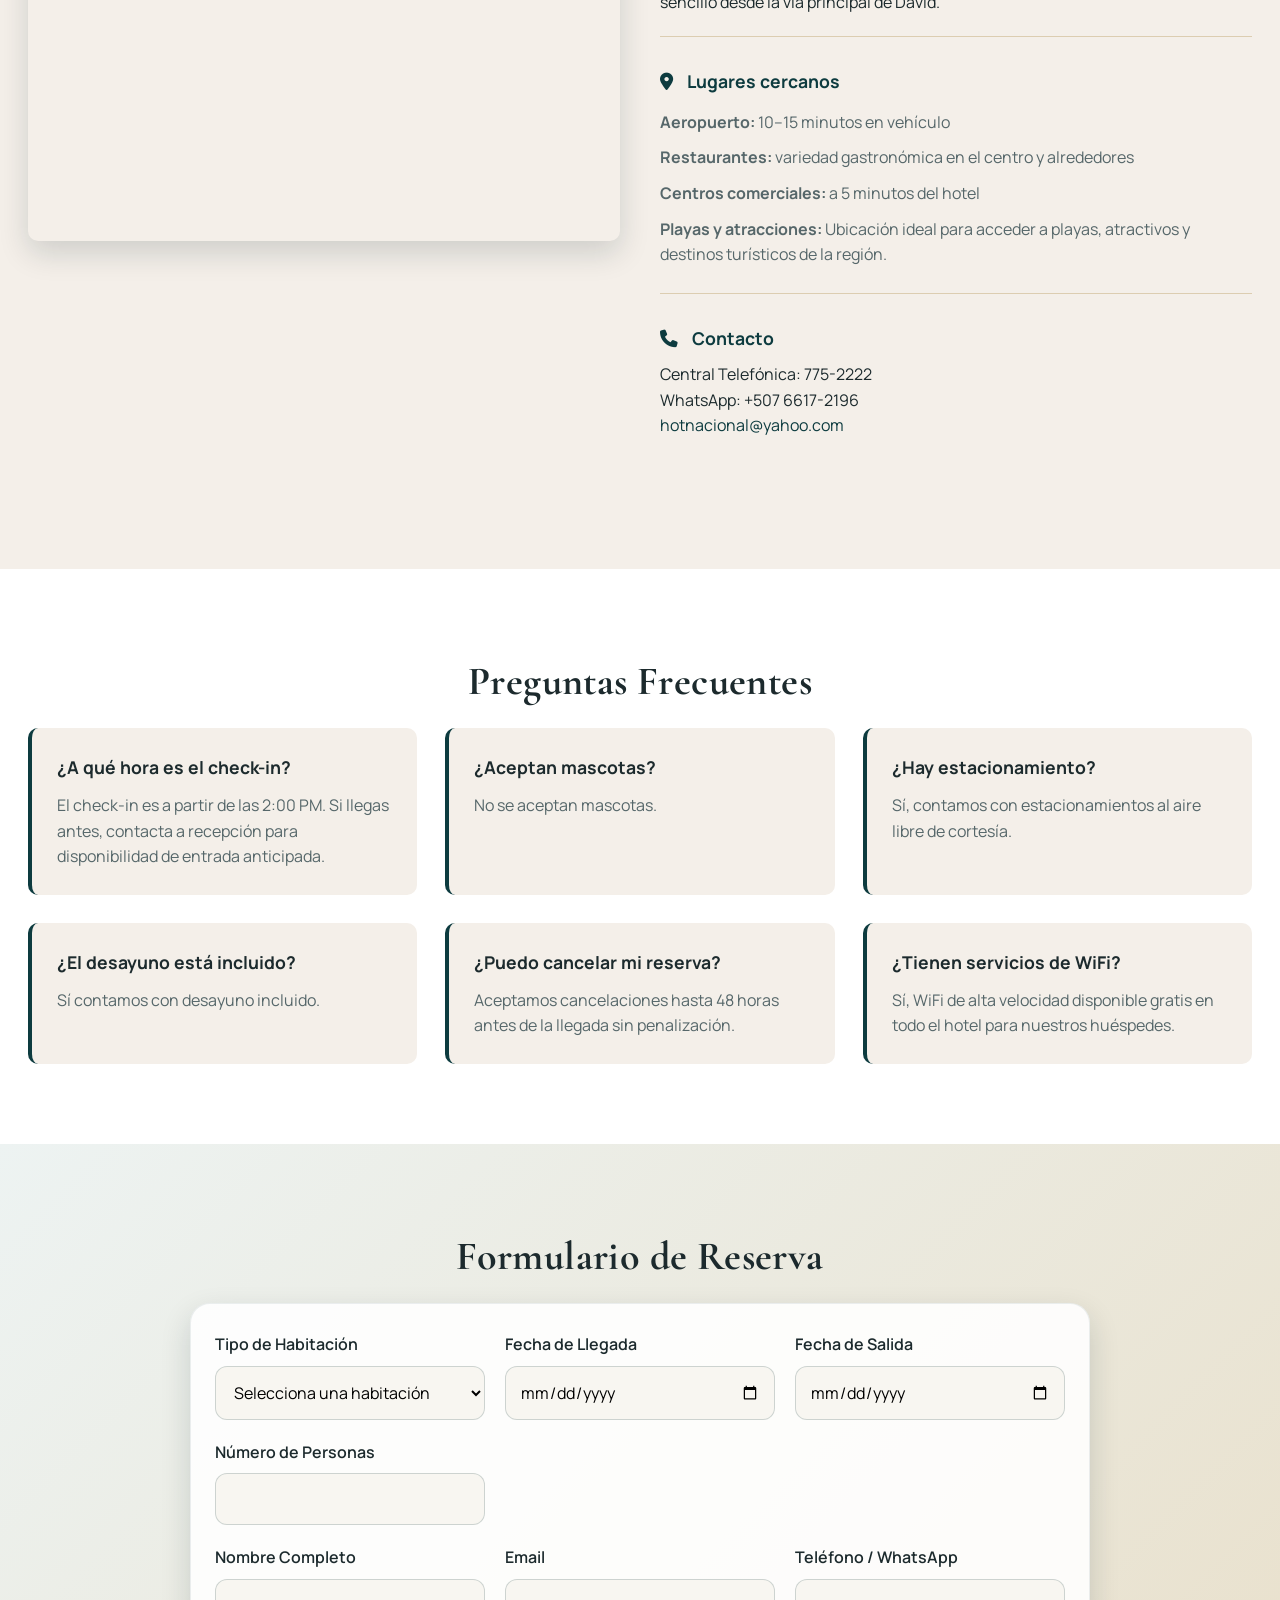
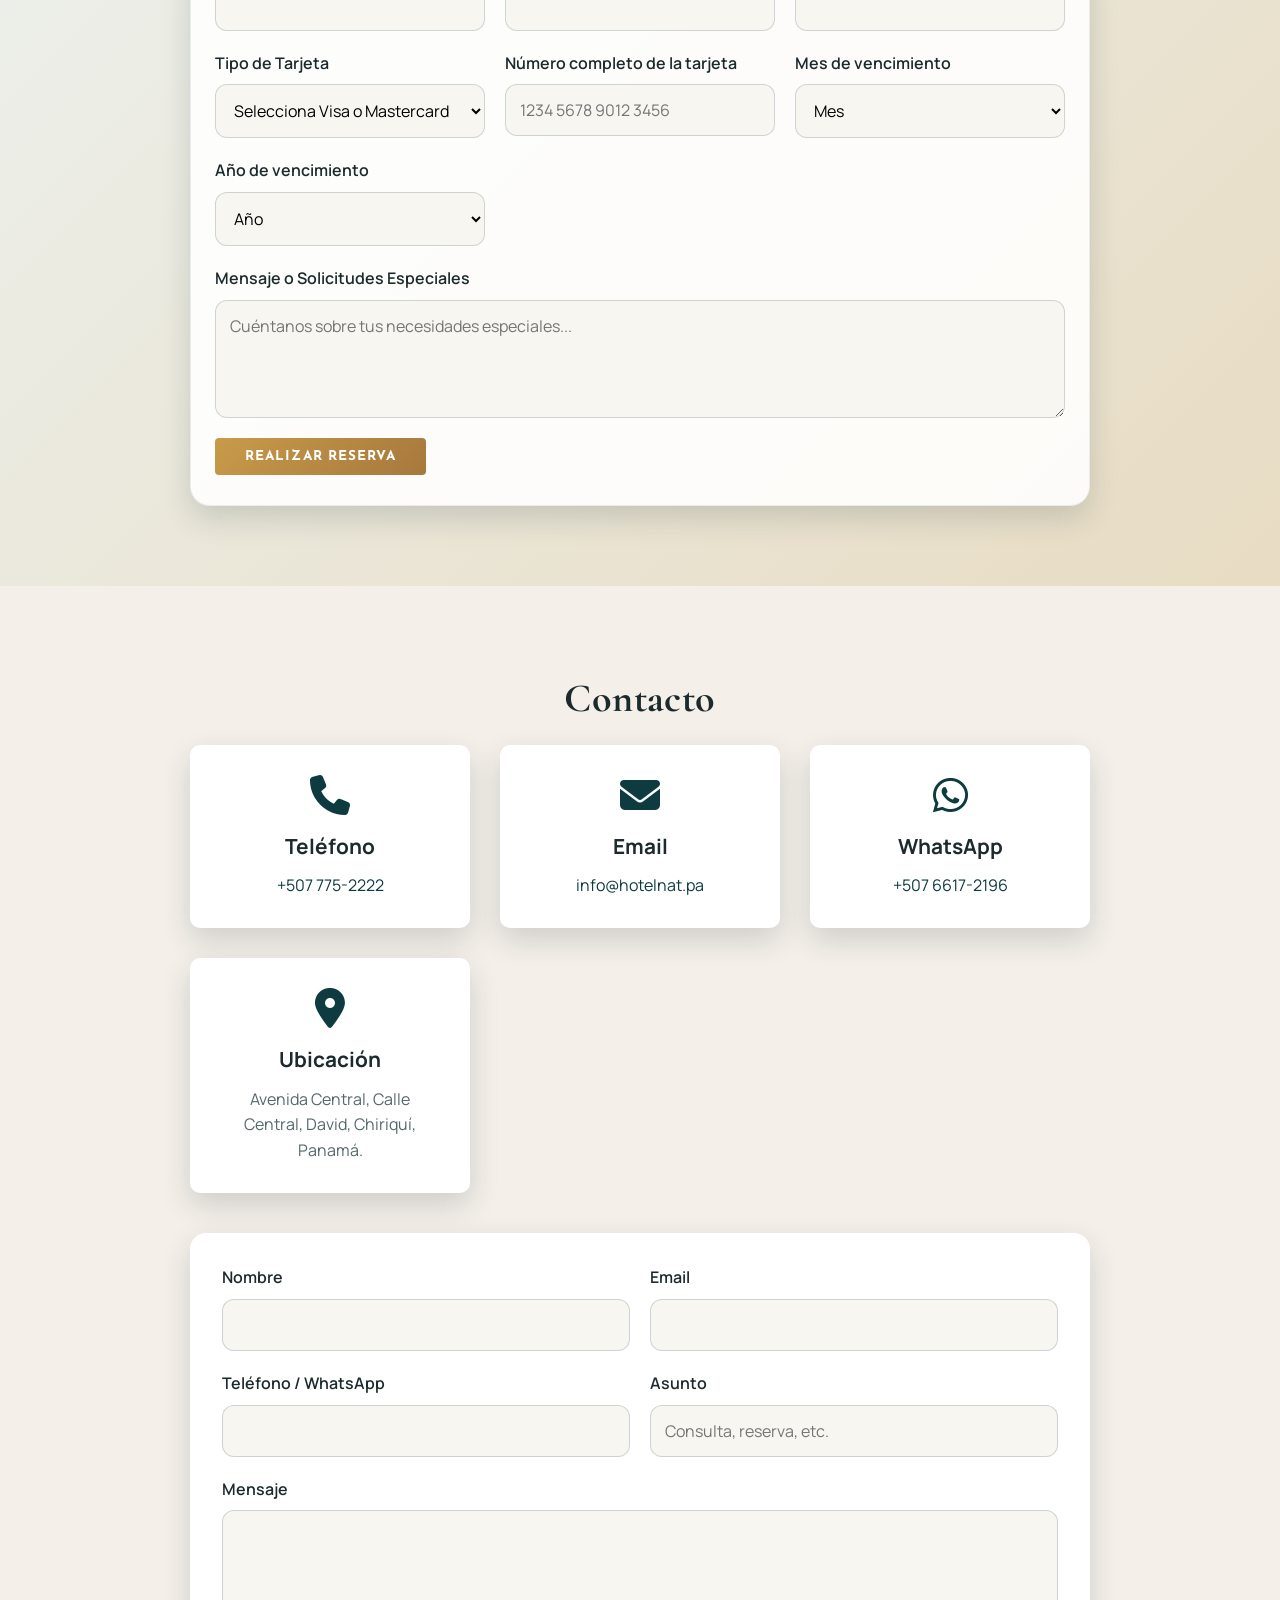
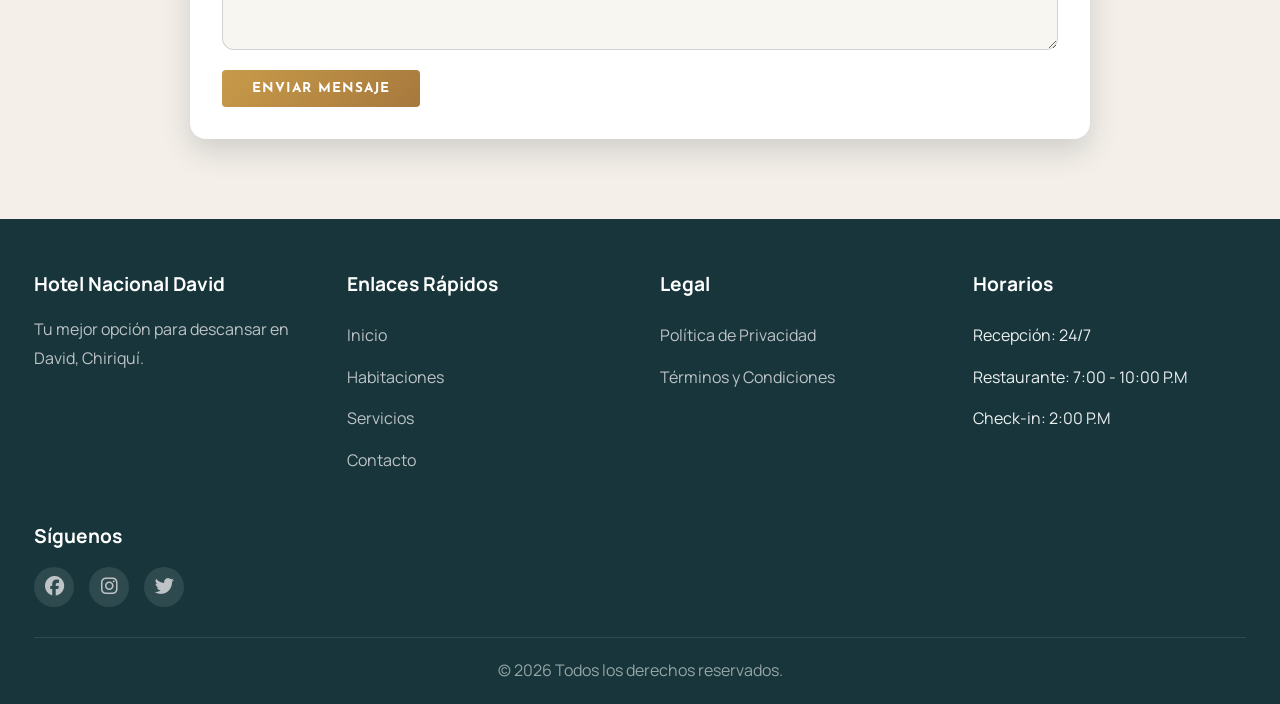
==== commit e3992545: "Imagenes de restaurantes, gimnasio, cambio en la card de reserva" ====
--- a/index.html
+++ b/index.html
@@ -349,10 +349,26 @@
                     <ul class="restaurante-list">
                         <li><i class="fas fa-utensils"></i> Desayuno en la cafeteia desde las 6:30 AM a 10:30 AM</li>
                         <li><i class="fas fa-utensils"></i> Almuerzo Buffet desde 12:00 MD a 2:30 PM</li>
-                        <li><i class="fas fa-utensils"></i> Restaurante Pizzería - Italiano de 11:00 AM a 10:00 PM</li>
-                        <li><i class="fas fa-utensils"></i> Restaurante Bohío Barbacoa desde las 4:30 PM a 10:00 PM.</li>
                     </ul>
                 </div>
+            </div>
+            <div class="restaurante-listado">
+                <article class="restaurante-bloque">
+                    <div class="restaurante-bloque-info">
+                        <h3>Restaurante Bohío Barbacoa</h3>
+                        <p>Disfruta de una experiencia relajada con sabores a la parrilla y un ambiente acogedor.</p>
+                        <p class="restaurante-horario"><strong>Horario:</strong> 4:30 PM a 10:00 PM</p>
+                    </div>
+                    <div class="restaurante-carousel" data-restaurante="bohio" aria-label="Galería del Restaurante Bohío Barbacoa"></div>
+                </article>
+                <article class="restaurante-bloque">
+                    <div class="restaurante-bloque-info">
+                        <h3>Restaurante Italiano / Pizzería</h3>
+                        <p>Una propuesta italiana con pizzas y platos preparados para disfrutar en familia o con amigos.</p>
+                        <p class="restaurante-horario"><strong>Horario:</strong> 11:00 AM a 10:00 PM</p>
+                    </div>
+                    <div class="restaurante-carousel" data-restaurante="italiano" aria-label="Galería del Restaurante Italiano y Pizzería"></div>
+                </article>
             </div>
         </div>
     </section>
@@ -541,6 +557,59 @@
                         <input type="tel" name="telefono" required>
                     </div>
                 </div>
+                <div class="form-row payment-row">
+                    <div class="form-group">
+                        <label data-i18n="reservation.cardType">Tipo de Tarjeta</label>
+                        <select name="tipoTarjeta" required>
+                            <option value="" data-i18n="reservation.selectCard">Selecciona Visa o Mastercard</option>
+                            <option value="visa">Visa</option>
+                            <option value="mastercard">Mastercard</option>
+                        </select>
+                    </div>
+                    <div class="form-group">
+                        <label data-i18n="reservation.cardNumber">Número completo de la tarjeta</label>
+                        <input type="text" name="numeroTarjeta" inputmode="numeric" autocomplete="off"
+                            minlength="13" maxlength="23" pattern="[0-9 ]{13,23}"
+                            placeholder="1234 5678 9012 3456" data-i18n-placeholder="reservation.cardNumberPlaceholder" required>
+                    </div>
+                    <div class="form-group">
+                        <label data-i18n="reservation.expiryMonth">Mes de vencimiento</label>
+                        <select name="mesVencimiento" autocomplete="off" required>
+                            <option value="" data-i18n="reservation.selectMonth">Mes</option>
+                            <option value="01">01</option>
+                            <option value="02">02</option>
+                            <option value="03">03</option>
+                            <option value="04">04</option>
+                            <option value="05">05</option>
+                            <option value="06">06</option>
+                            <option value="07">07</option>
+                            <option value="08">08</option>
+                            <option value="09">09</option>
+                            <option value="10">10</option>
+                            <option value="11">11</option>
+                            <option value="12">12</option>
+                        </select>
+                    </div>
+                    <div class="form-group">
+                        <label data-i18n="reservation.expiryYear">Año de vencimiento</label>
+                        <select name="anioVencimiento" autocomplete="off" required>
+                            <option value="" data-i18n="reservation.selectYear">Año</option>
+                            <option value="2026">2026</option>
+                            <option value="2027">2027</option>
+                            <option value="2028">2028</option>
+                            <option value="2029">2029</option>
+                            <option value="2030">2030</option>
+                            <option value="2031">2031</option>
+                            <option value="2032">2032</option>
+                            <option value="2033">2033</option>
+                            <option value="2034">2034</option>
+                            <option value="2035">2035</option>
+                            <option value="2036">2036</option>
+                            <option value="2037">2037</option>
+                            <option value="2038">2038</option>
+                        </select>
+                    </div>
+                </div>
                 <div class="form-row">
                     <div class="form-group full">
                         <label data-i18n="reservation.message">Mensaje o Solicitudes Especiales</label>
--- a/styles.css
+++ b/styles.css
@@ -778,6 +778,74 @@
     width: 20px;
 }
 
+.restaurante-image {
+    aspect-ratio: 4 / 3;
+    overflow: hidden;
+    border-radius: 14px;
+    box-shadow: var(--shadow);
+}
+
+.restaurante-image img {
+    width: 100%;
+    height: 100%;
+    display: block;
+    object-fit: cover;
+}
+
+.restaurante-listado {
+    display: grid;
+    gap: 28px;
+    margin-top: 40px;
+}
+
+.restaurante-bloque {
+    display: grid;
+    grid-template-columns: minmax(0, 0.85fr) minmax(0, 1.15fr);
+    gap: clamp(24px, 5vw, 48px);
+    align-items: center;
+    padding: 26px 0;
+    border-top: 1px solid var(--border-color);
+}
+
+.restaurante-bloque-info h3 {
+    color: var(--primary-color);
+    font-size: clamp(1.35rem, 2vw, 1.8rem);
+    margin-bottom: 12px;
+}
+
+.restaurante-bloque-info p {
+    color: var(--text-light);
+    line-height: 1.7;
+}
+
+.restaurante-horario {
+    margin-top: 14px;
+    color: var(--text-dark) !important;
+}
+
+.restaurante-carousel {
+    position: relative;
+    min-width: 0;
+    aspect-ratio: 16 / 9;
+    overflow: hidden;
+    border-radius: 16px;
+    box-shadow: var(--shadow);
+    background: var(--bg-light);
+}
+
+.restaurante-carousel .room-carousel-track {
+    width: 100%;
+    height: 100%;
+}
+
+.restaurante-carousel .room-carousel-slide {
+    object-fit: cover;
+}
+
+.restaurante-carousel .room-carousel-dots {
+    bottom: 12px;
+}
+
 .galeria {
     background: var(--bg-light);
 }
@@ -1441,7 +1509,8 @@
     }
 
     .ubicacion-content,
-    .restaurante-content {
+    .restaurante-content,
+    .restaurante-bloque {
         grid-template-columns: 1fr;
     }
 
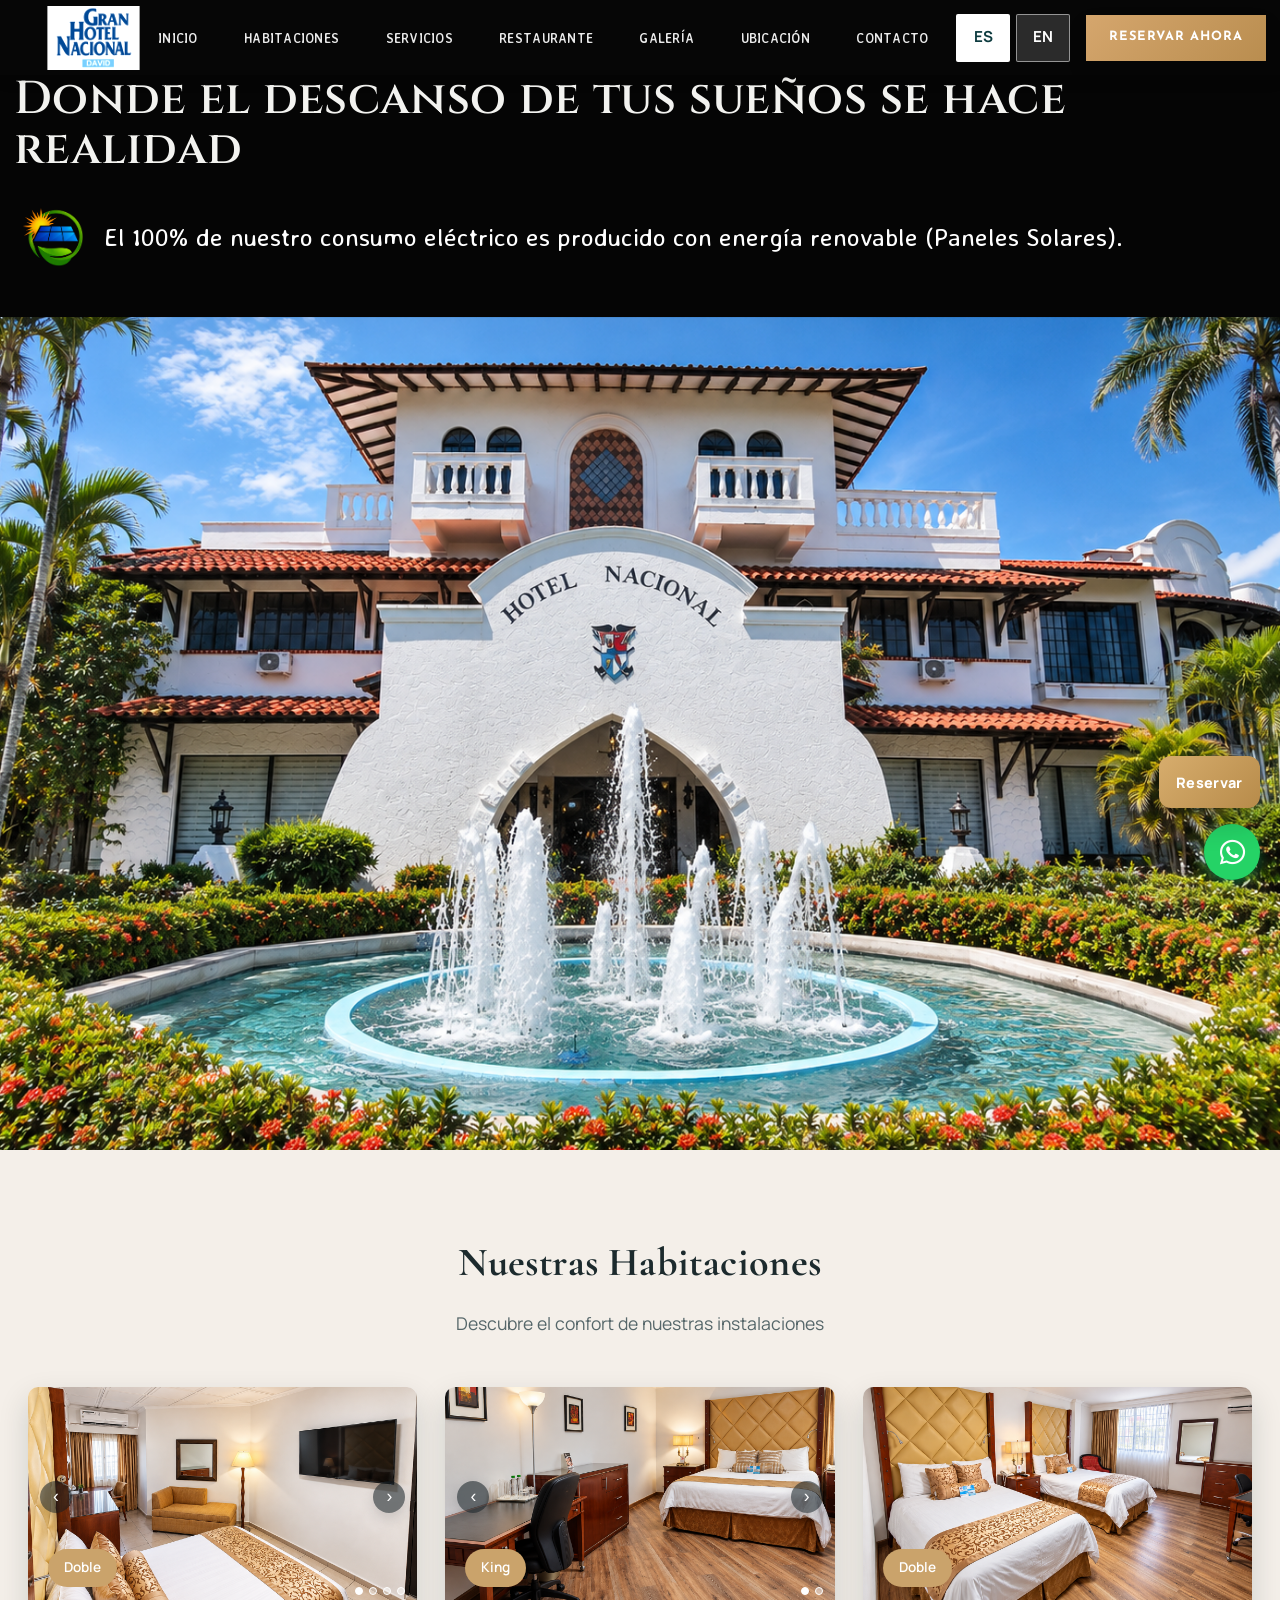
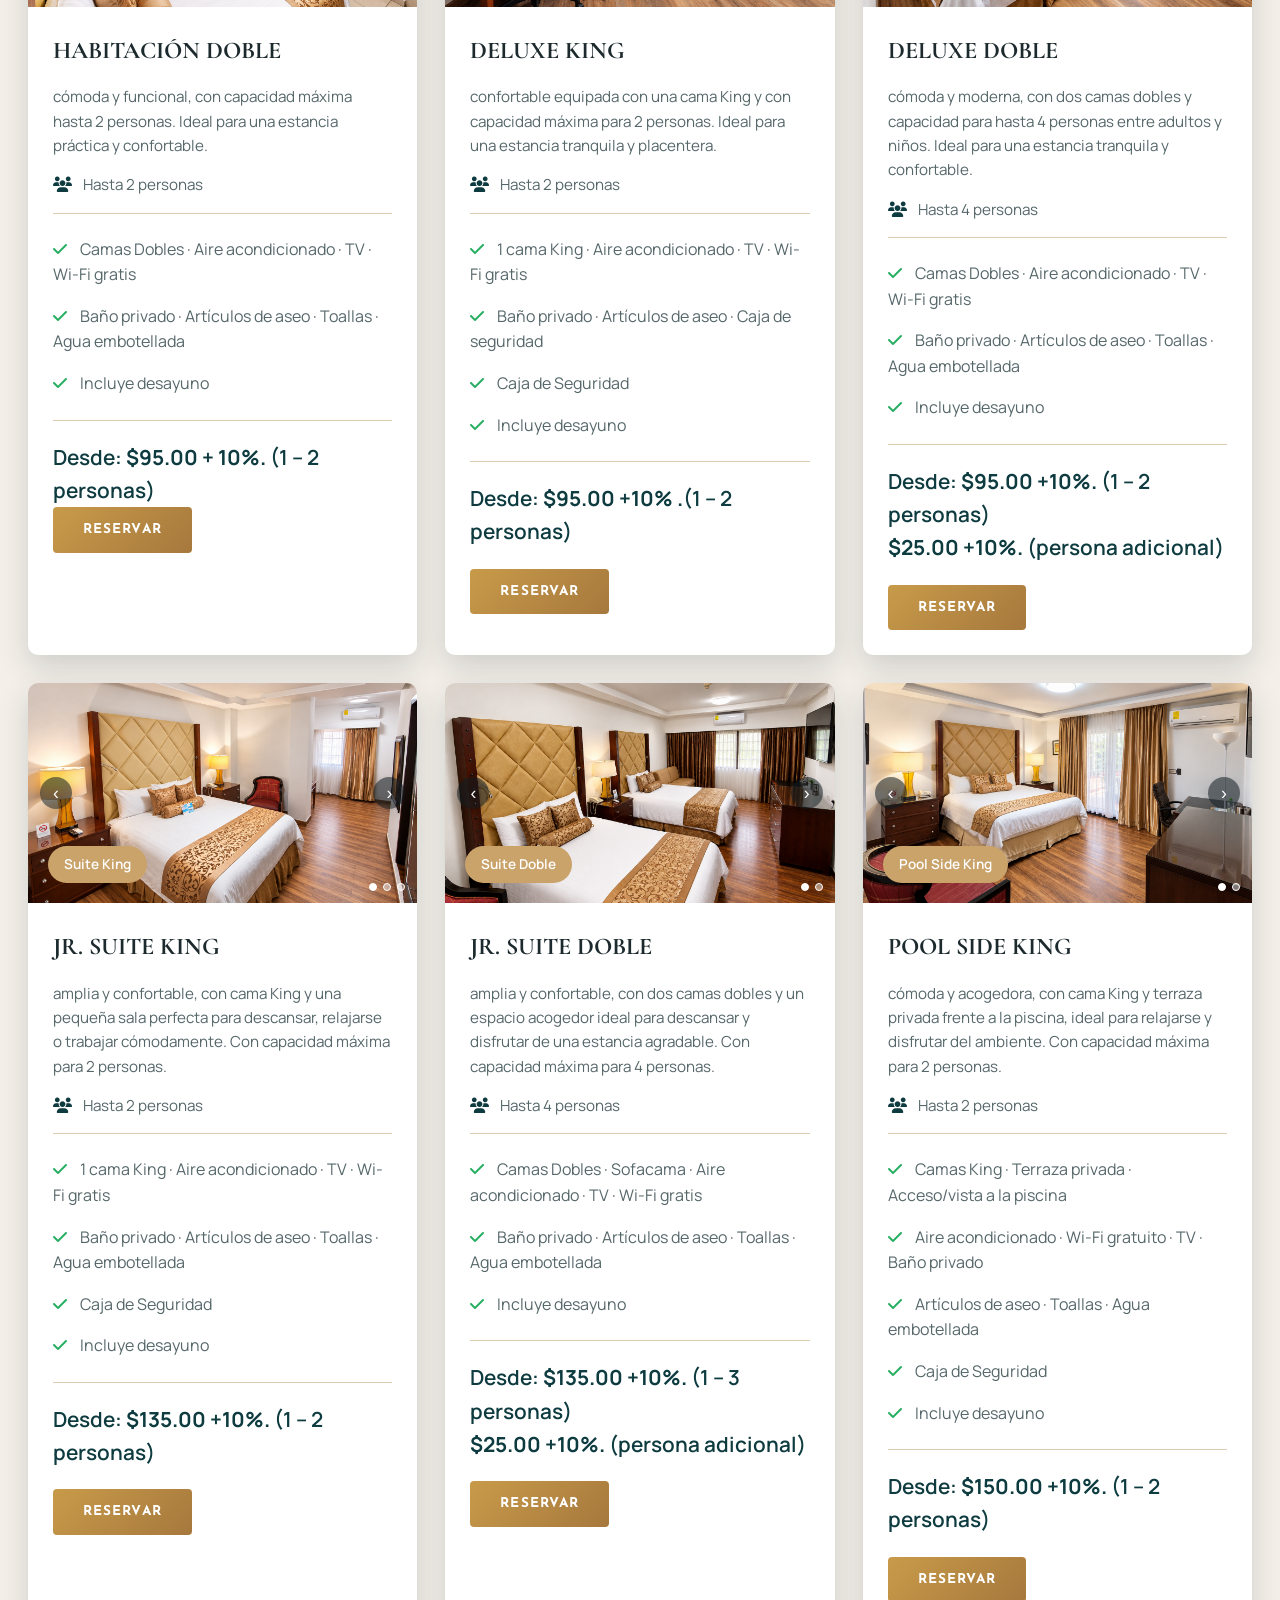
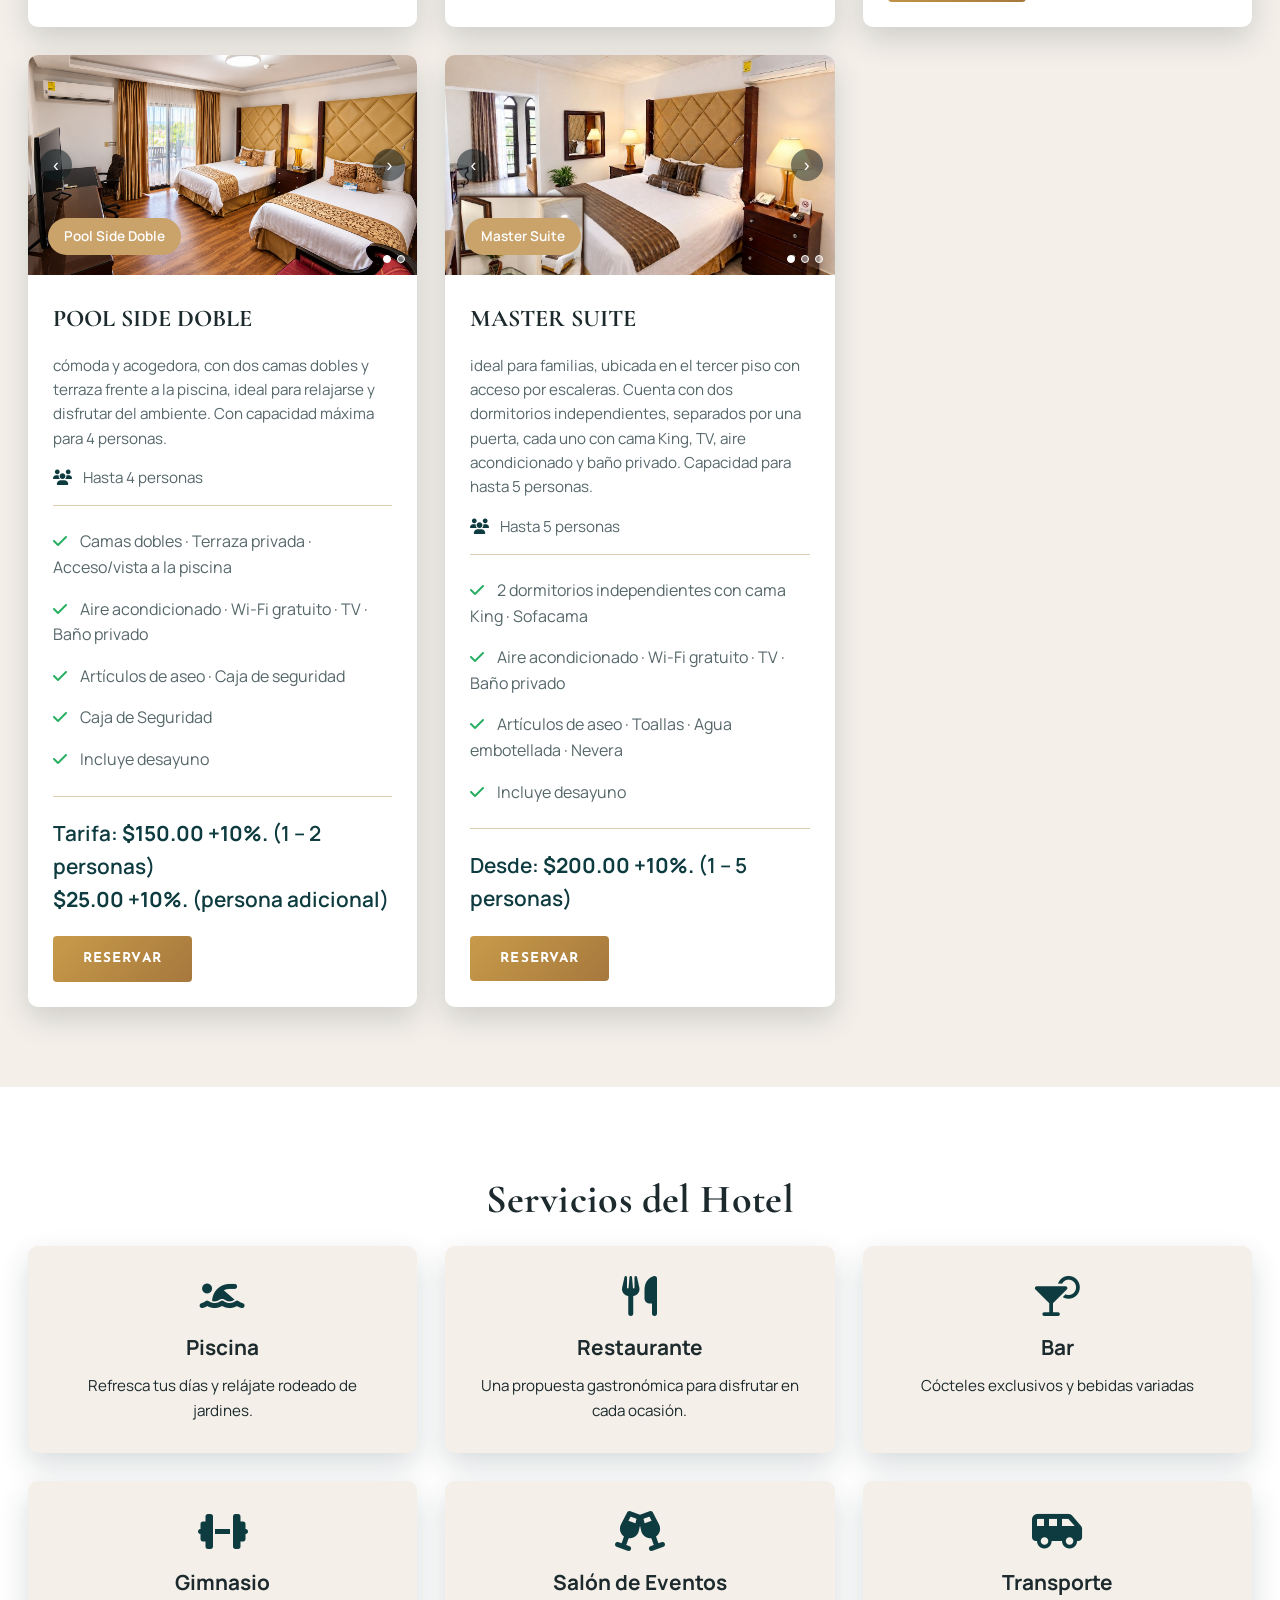
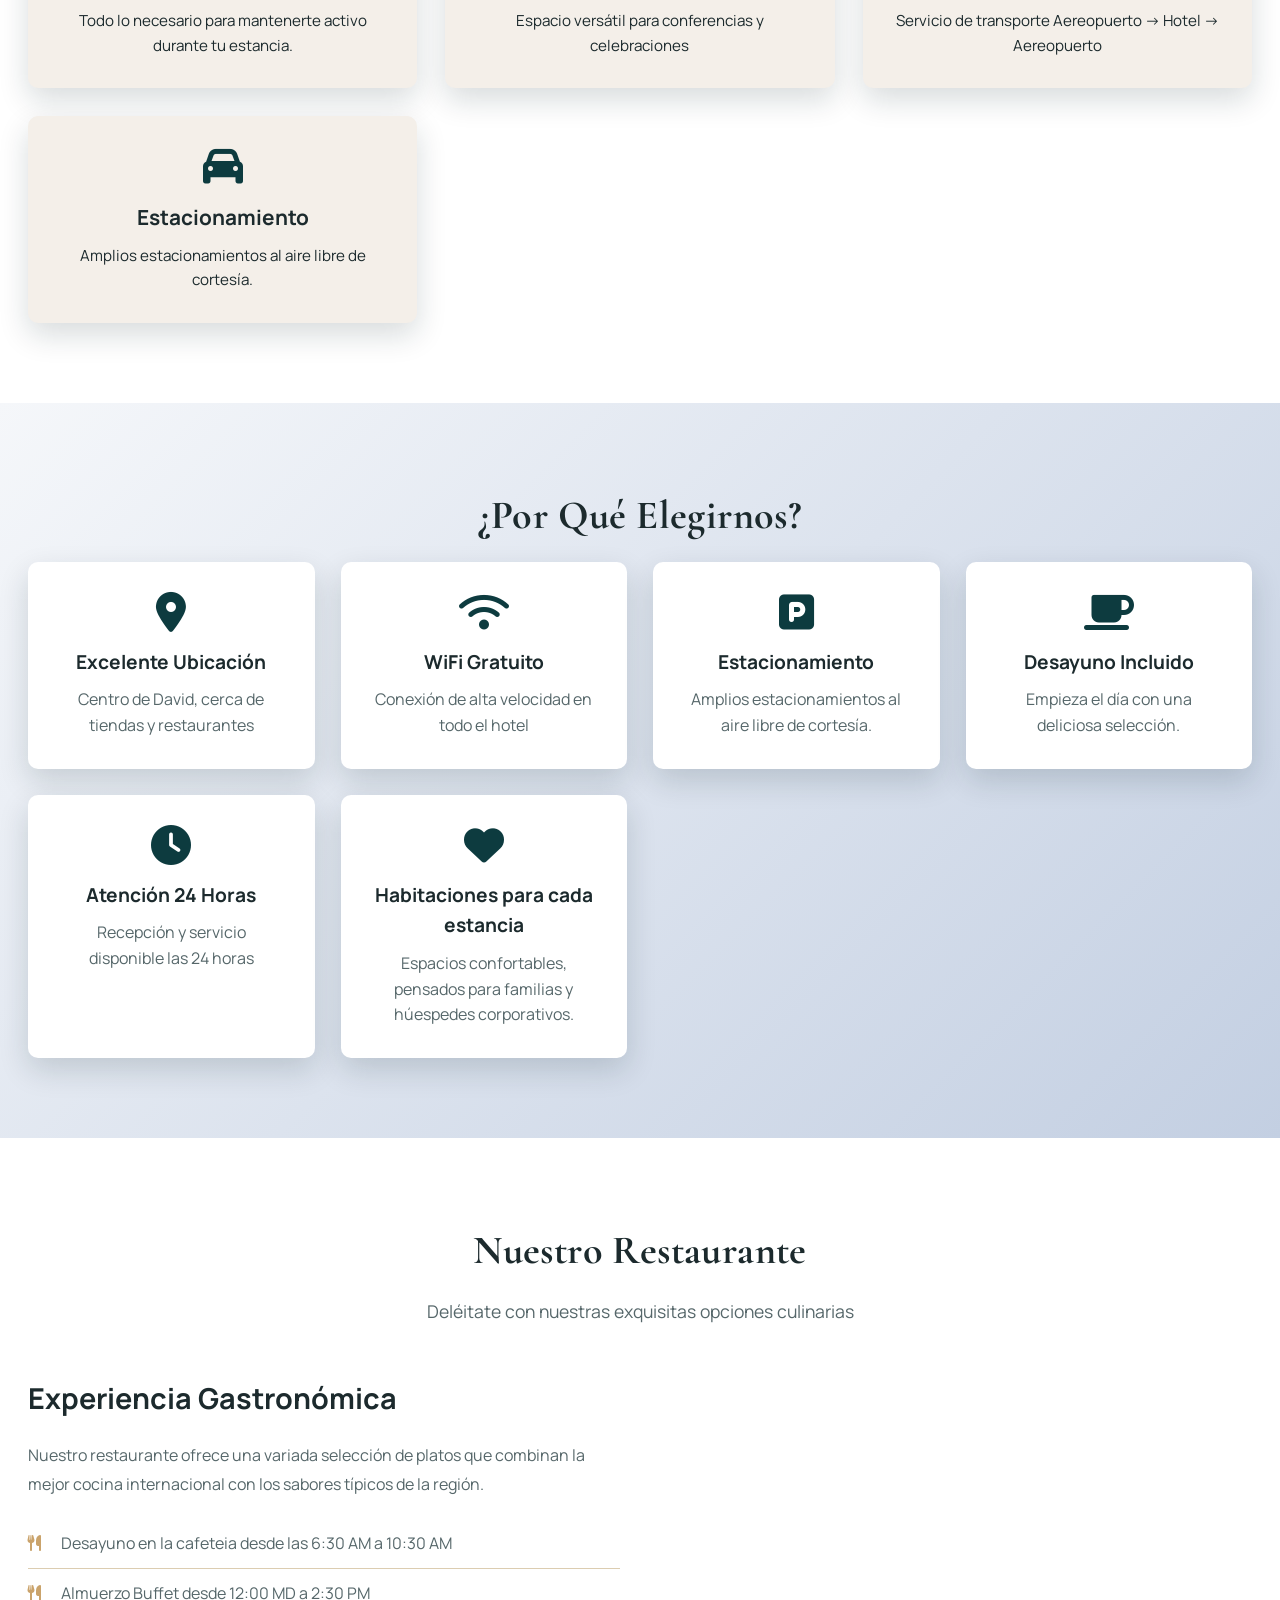
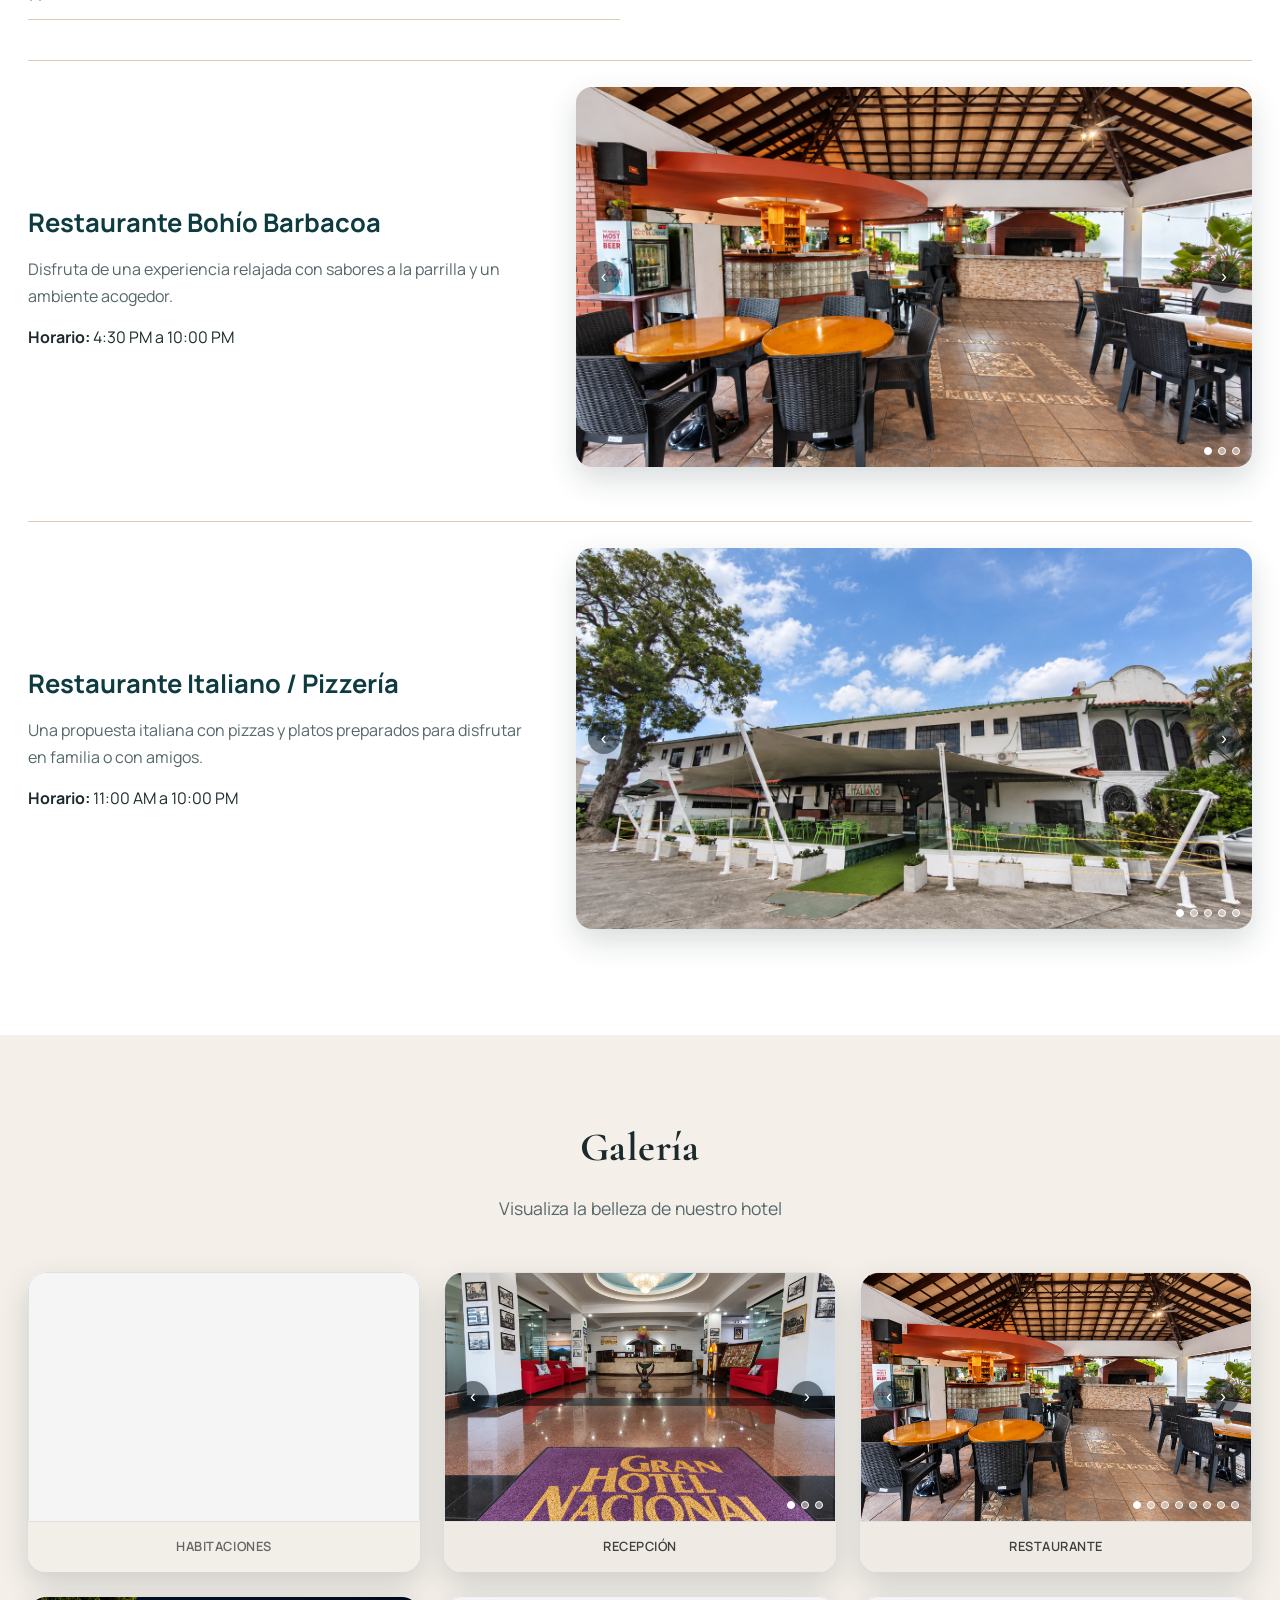
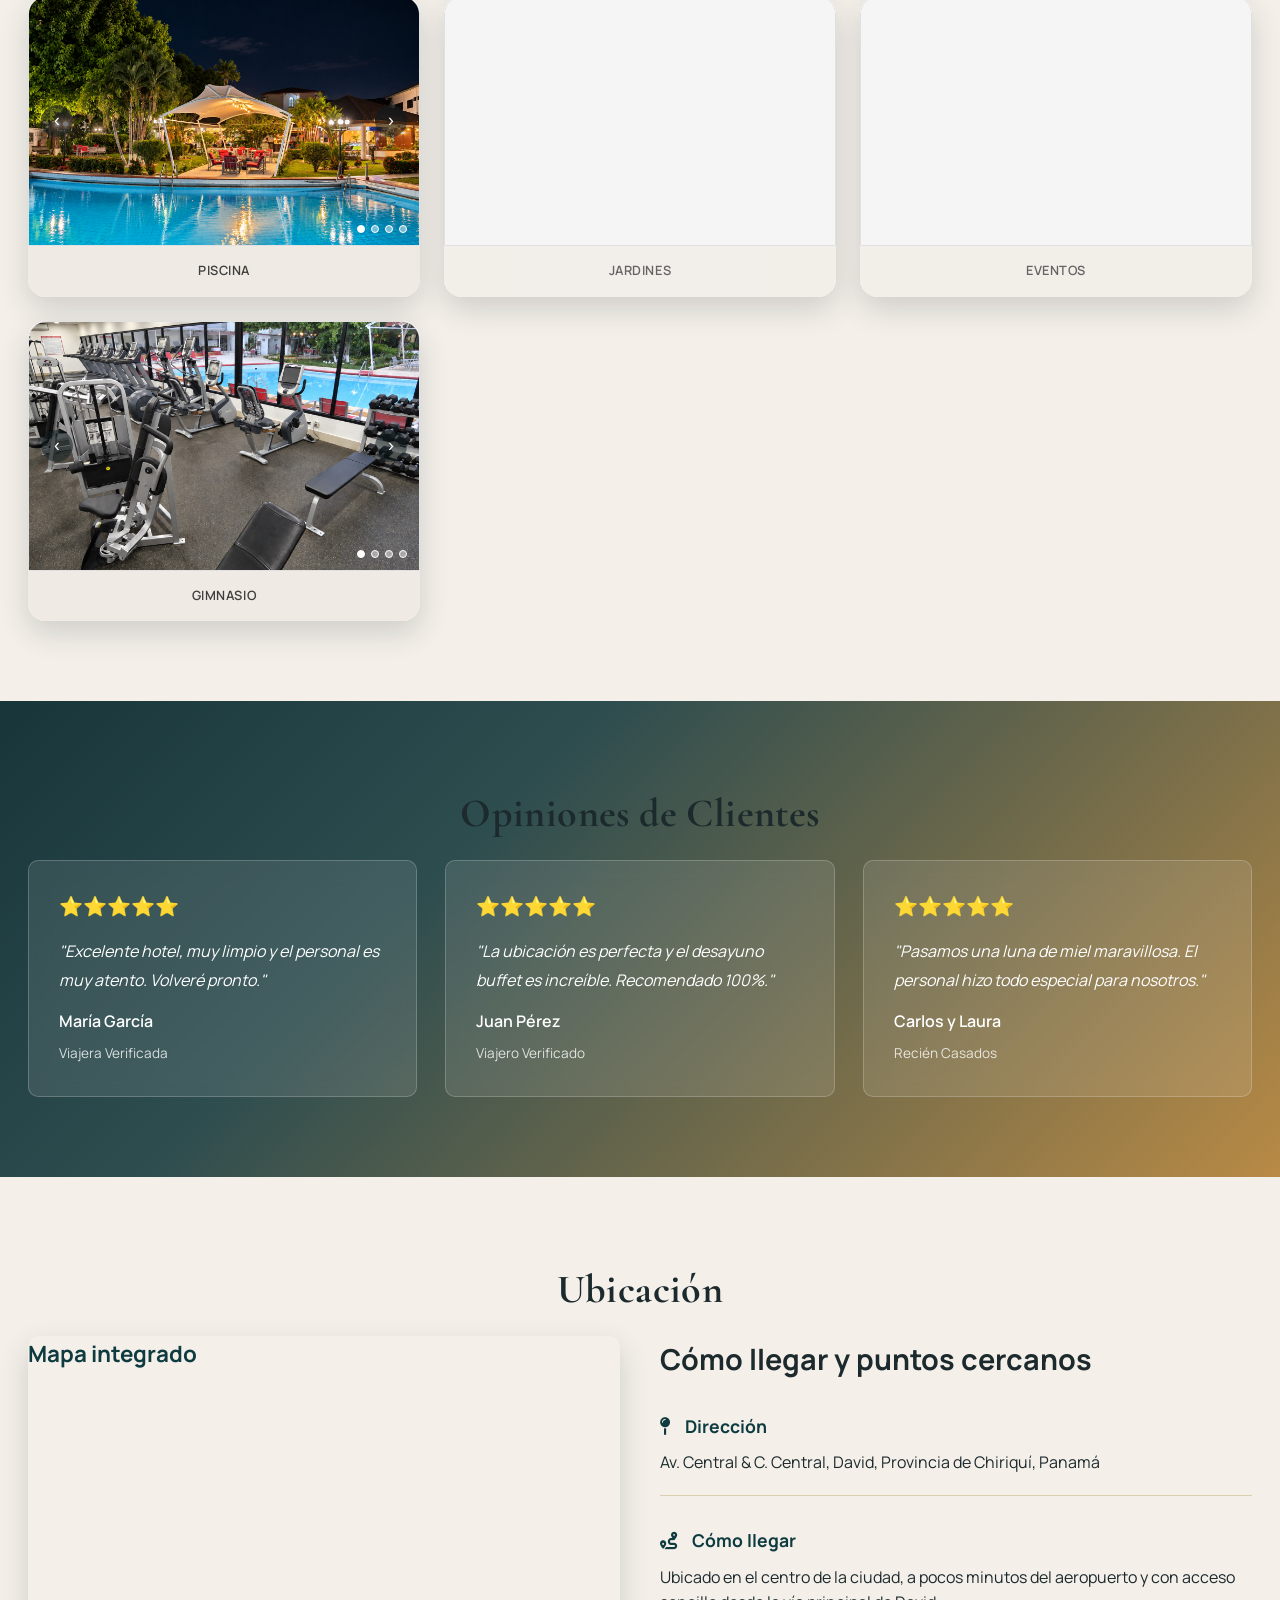
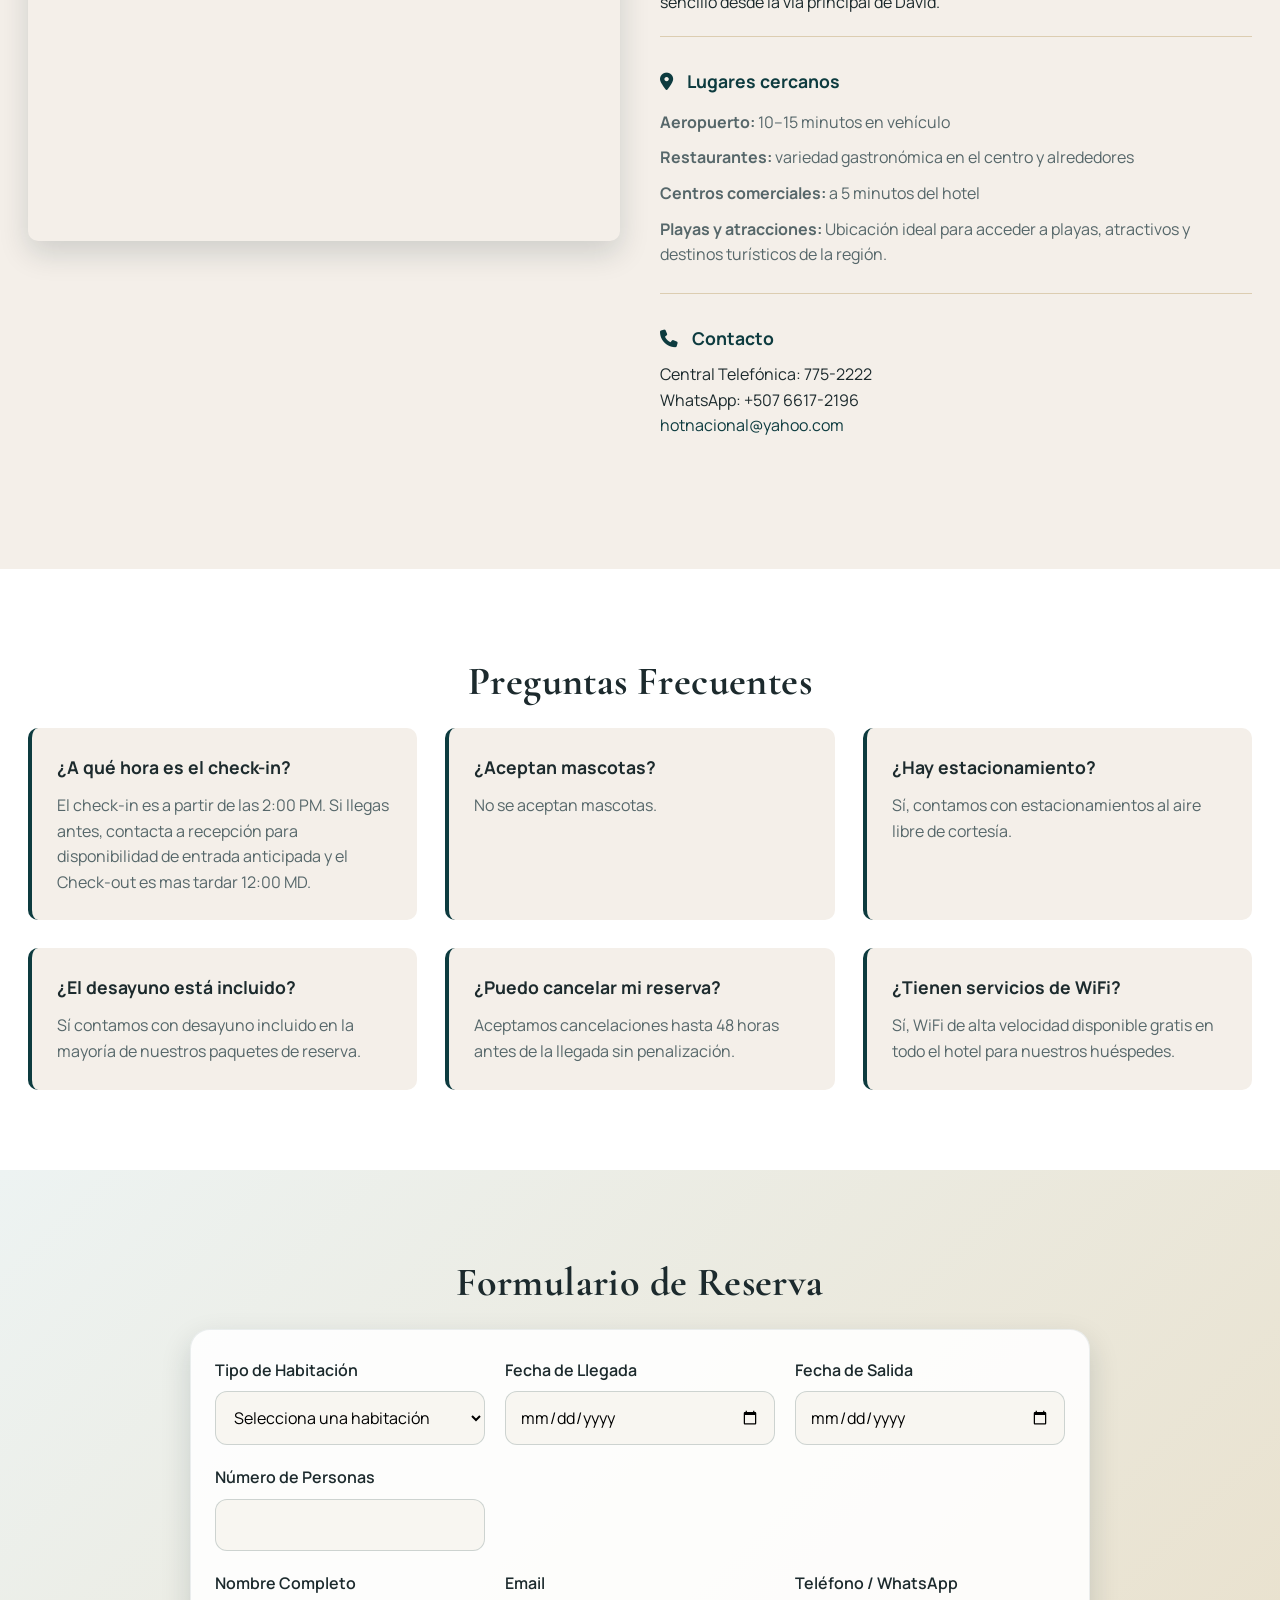
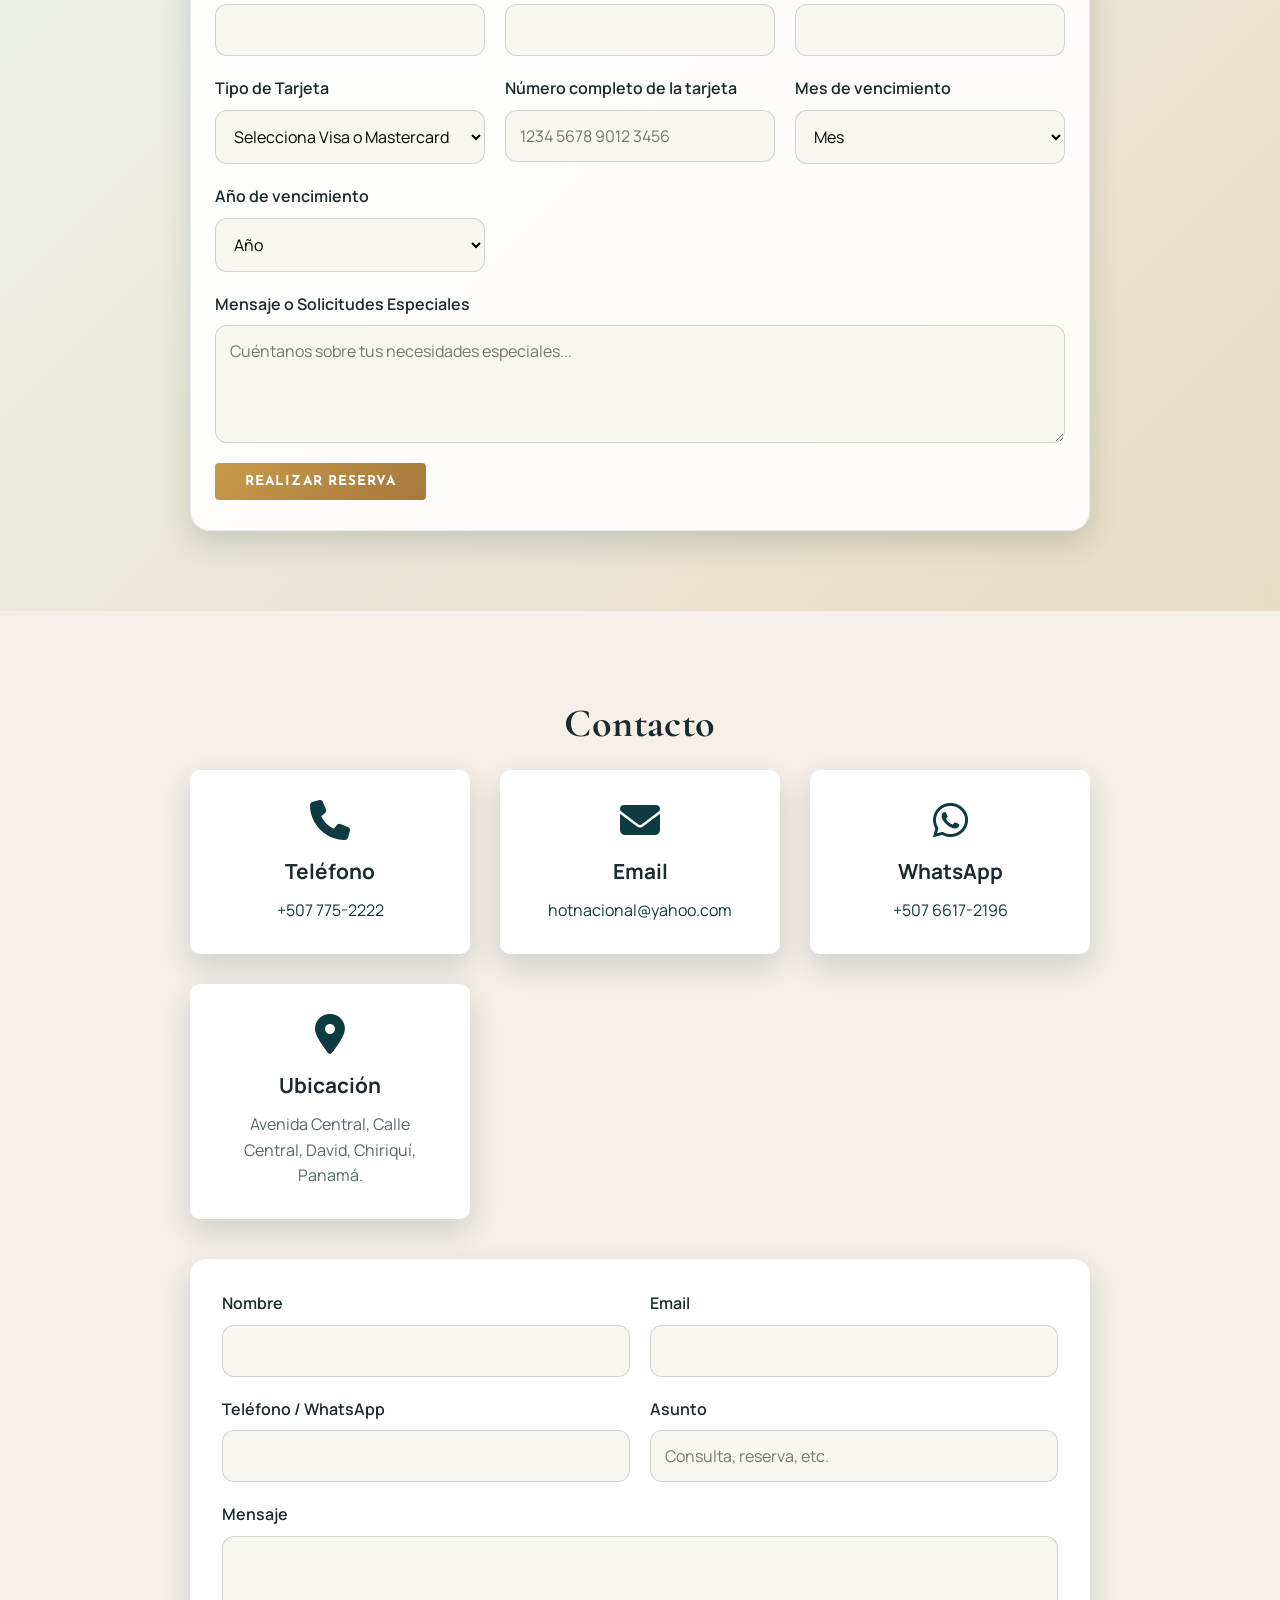
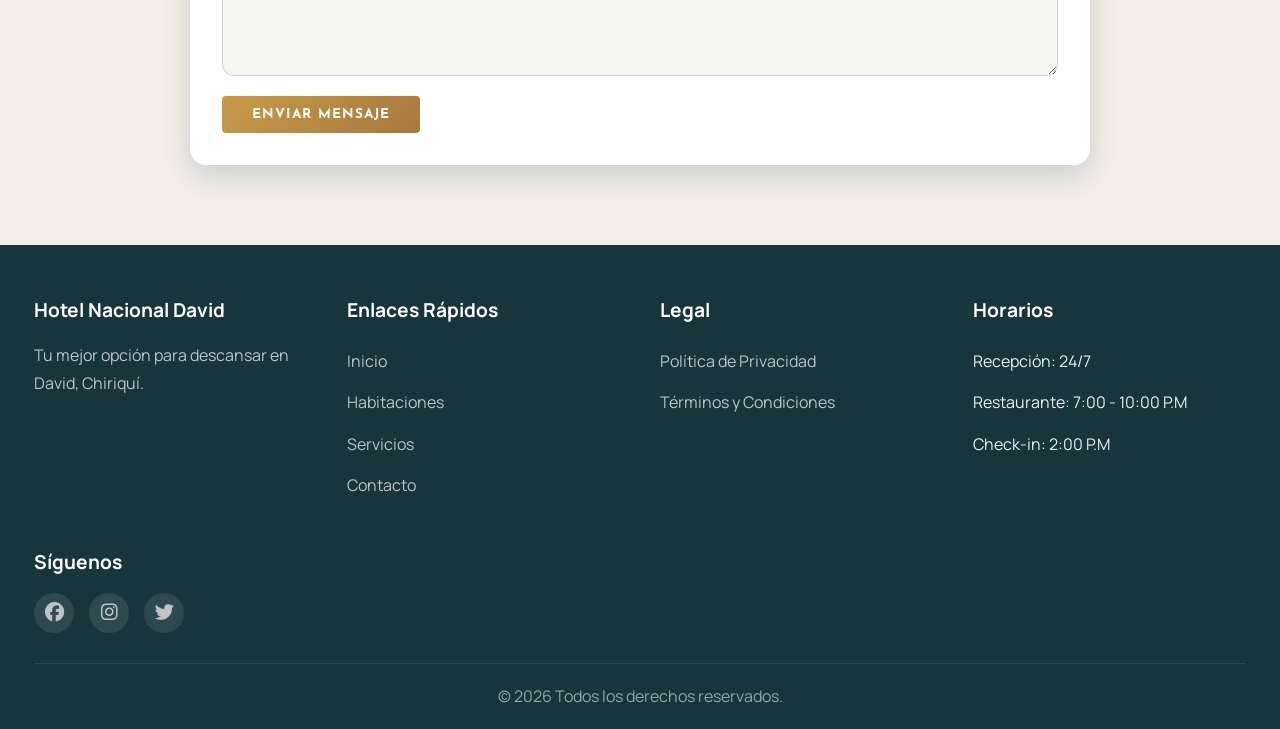
==== commit 6ba1b922: "adiciones en el apartado de formulario de reserva" ====
--- a/index.html
+++ b/index.html
@@ -16,7 +16,7 @@
         <div class="container-header">
             <div class="brand-lockup" aria-label="Logo del hotel">
                 <div class="logo">
-                    <img src="assets/images/logo.png" alt="Logo Hotel Nacional David">
+                    <img src="assets/images/logo.png" alt="Logo Hotel Nacional David" width="160" height="64" decoding="async">
                 </div>
             </div>
             <nav class="navbar" id="navbar">
@@ -56,8 +56,8 @@
     <div class="cintillo">
         <div class="cintillo-contenido">
 
-            <img src="assets/images/paneles-solares.png" 
-                 alt="Paneles solares">
+              <img src="assets/images/paneles-solares.png" loading="lazy" decoding="async"
+                  alt="Paneles solares">
 
             <div class="texto">
                 El 100% de nuestro consumo eléctrico es producido con energía renovable (Paneles Solares).
@@ -75,7 +75,8 @@
         </div>
         <div class="hero-image-wrap">
             <div class="hero-image">
-                <img src="assets/images/hero-bg.png" alt="Vista del Hotel Nacional David">
+                <img src="assets/images/hero-bg.png" alt="Vista del Hotel Nacional David"
+                    width="1600" height="900" fetchpriority="high" decoding="async">
             </div>
         </div>
     </section>
@@ -485,7 +486,7 @@
                 <div class="faq-item">
                     <h4>¿A qué hora es el check-in?</h4>
                     <p>El check-in es a partir de las 2:00 PM. Si llegas antes, contacta a recepción para disponibilidad
-                        de entrada anticipada.</p>
+                        de entrada anticipada y el Check-out es mas tardar 12:00 MD.</p>
                 </div>
                 <div class="faq-item">
                     <h4>¿Aceptan mascotas?</h4>
@@ -497,7 +498,7 @@
                 </div>
                 <div class="faq-item">
                     <h4>¿El desayuno está incluido?</h4>
-                    <p>Sí contamos con desayuno incluido.</p>
+                    <p>Sí contamos con desayuno incluido en la mayoría de nuestros paquetes de reserva.</p>
                 </div>
                 <div class="faq-item">
                     <h4>¿Puedo cancelar mi reserva?</h4>
@@ -635,7 +636,7 @@
                 <div class="contacto-card">
                     <i class="fas fa-envelope"></i>
                     <h4>Email</h4>
-                    <p><a href="mailto:info@hotelnat.pa">info@hotelnat.pa</a></p>
+                    <p><a href="mailto:info@hotelnat.pa">hotnacional@yahoo.com</a></p>
                 </div>
                 <div class="contacto-card">
                     <i class="fab fa-whatsapp"></i>
--- a/styles.css
+++ b/styles.css
@@ -1443,11 +1443,35 @@
 
 @media (max-width: 768px) {
     .container-header {
-        flex-wrap: wrap;
+        flex-wrap: nowrap;
+        gap: 6px;
+    }
+
+    .brand-lockup {
+        margin-left: 0;
+        margin-right: auto;
+    }
+
+    .logo {
+        width: 78px;
+        height: 58px;
     }
 
     .header-actions {
-        margin-left: auto;
+        margin-left: 0;
+        gap: 6px;
+    }
+
+    .lang-btn {
+        width: 38px;
+        height: 38px;
+        font-size: 0.78rem;
+    }
+
+    .btn-reservar {
+        min-width: 104px;
+        padding: 0.7rem 0.65rem;
+        font-size: 0.72rem;
     }
 
     .hamburger {
@@ -1636,8 +1660,20 @@
     }
 
     .logo {
-        width: clamp(110px, 22vw, 125px);
-        height: clamp(42px, 5vw, 48px);
+        width: 70px;
+        height: 54px;
+    }
+
+    .lang-btn {
+        width: 34px;
+        height: 36px;
+    }
+
+    .btn-reservar {
+        min-width: 92px;
+        padding-left: 0.45rem;
+        padding-right: 0.45rem;
+        font-size: 0.66rem;
     }
 
     .habitacion-content,
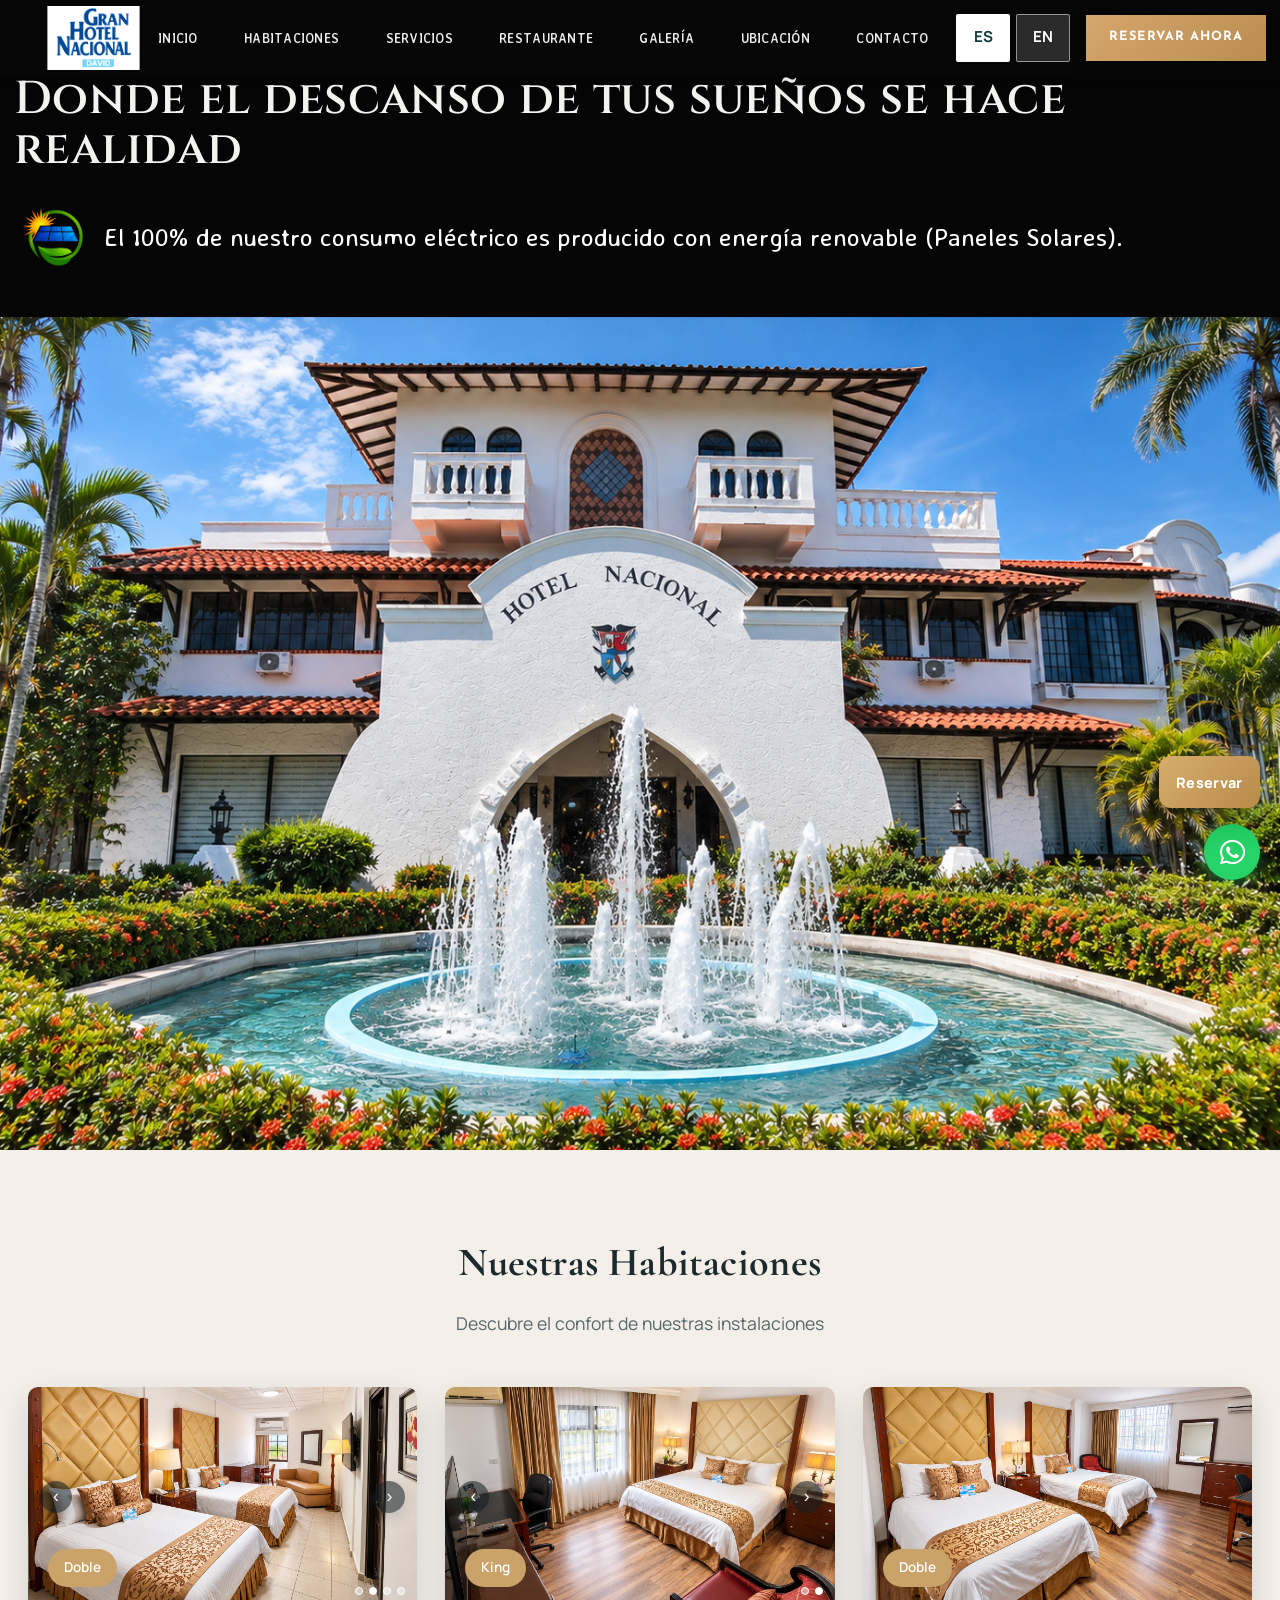
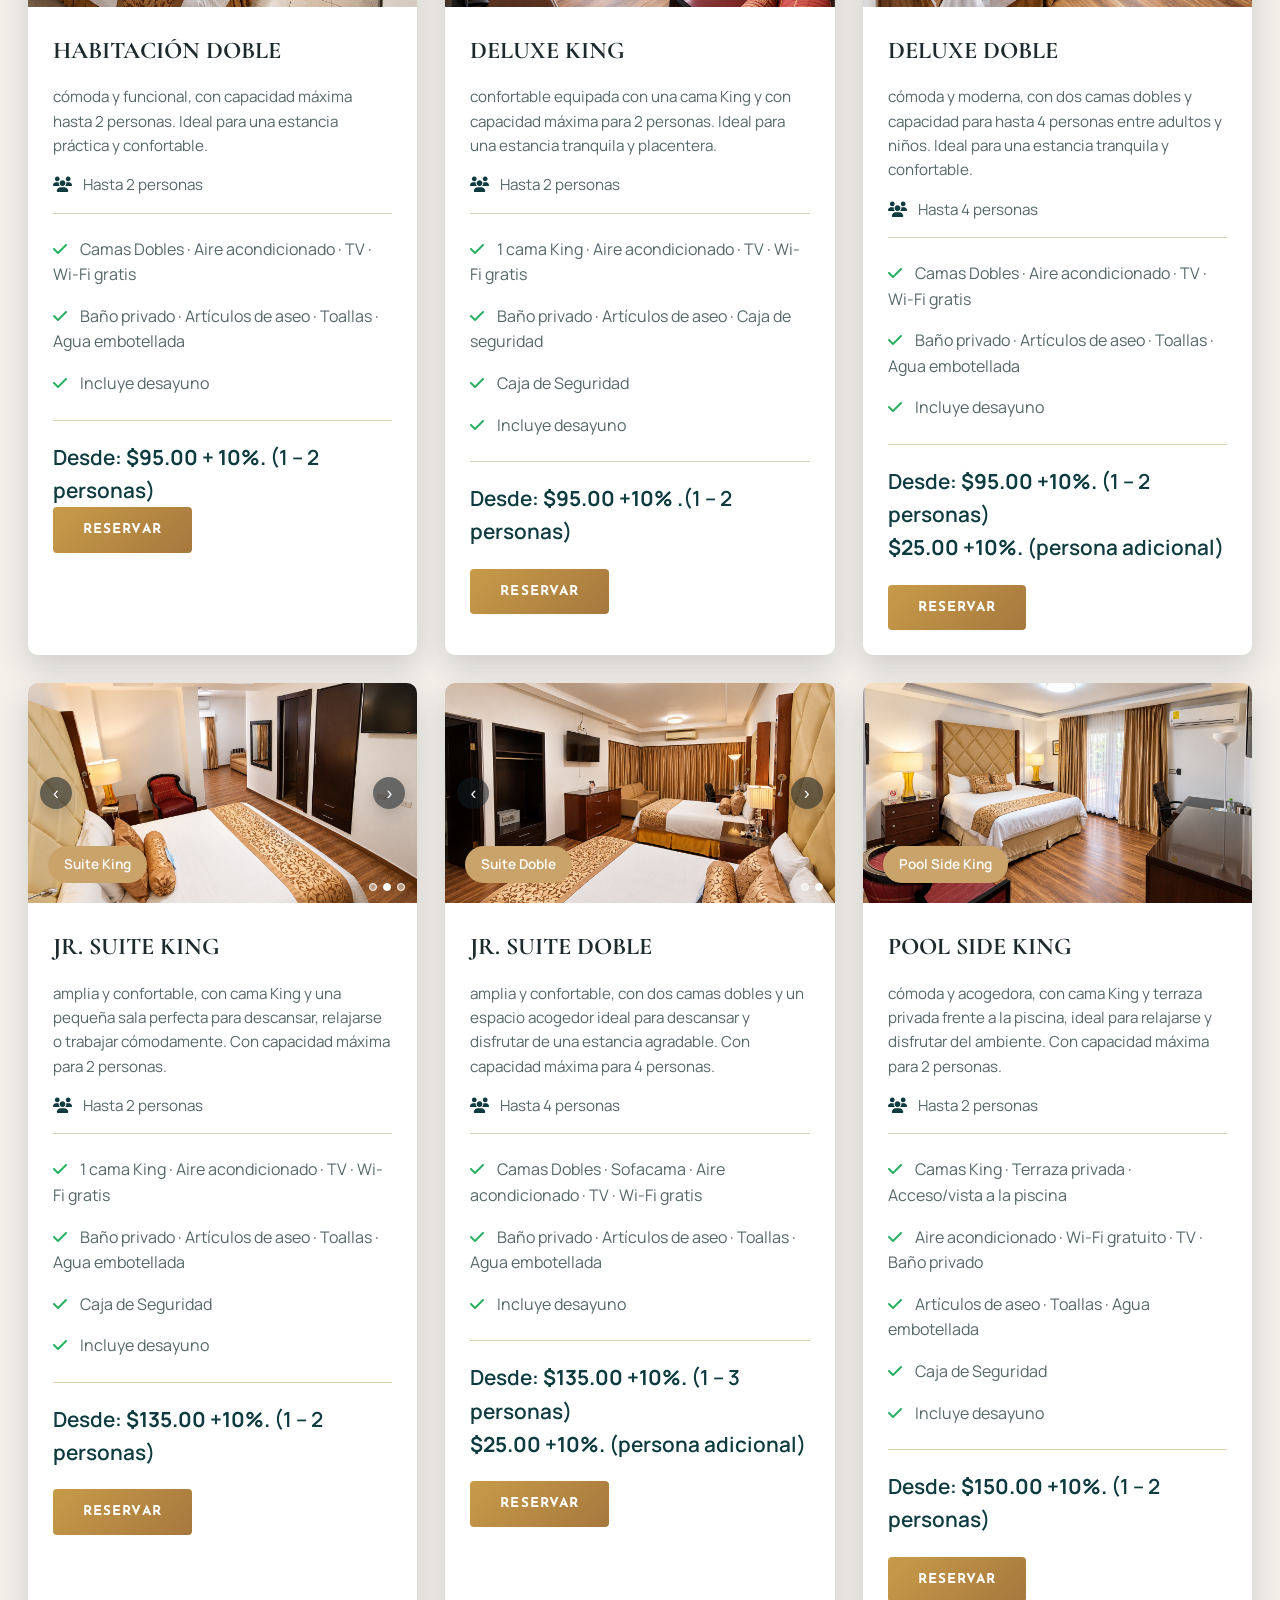
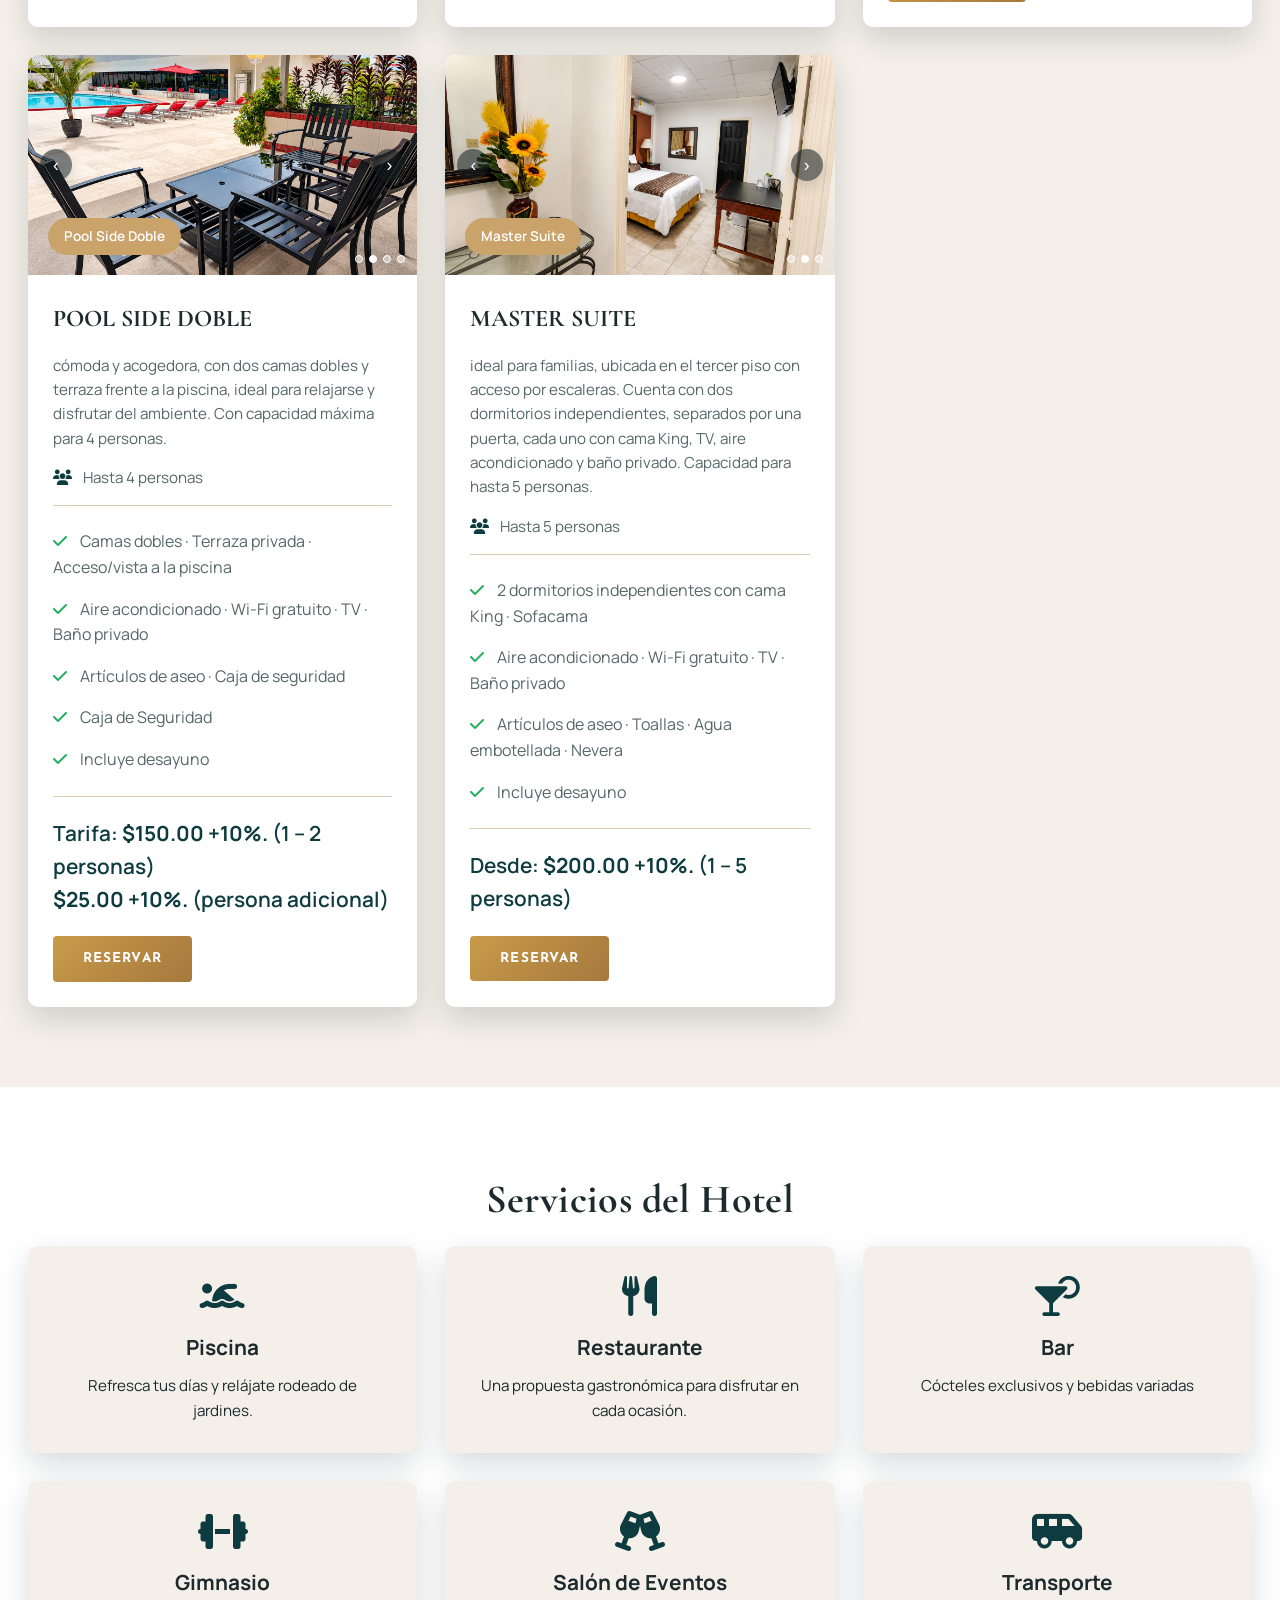
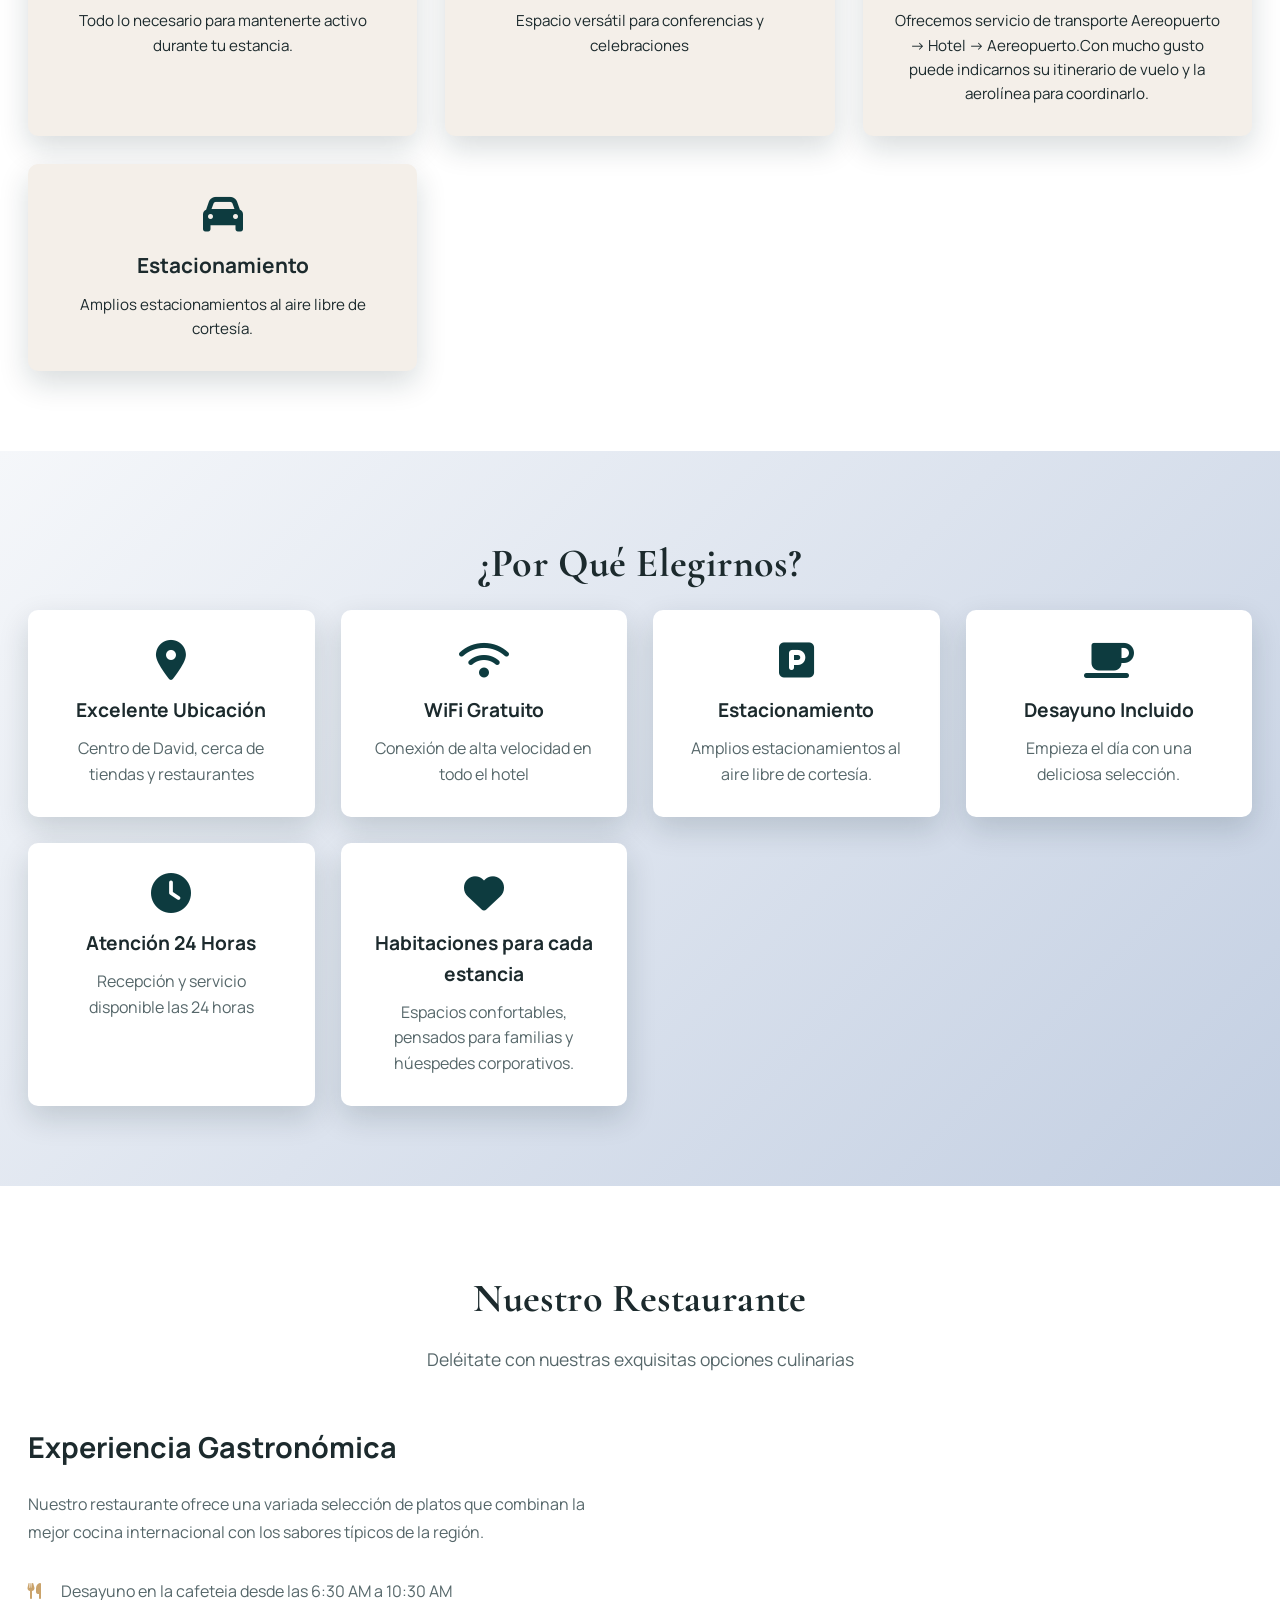
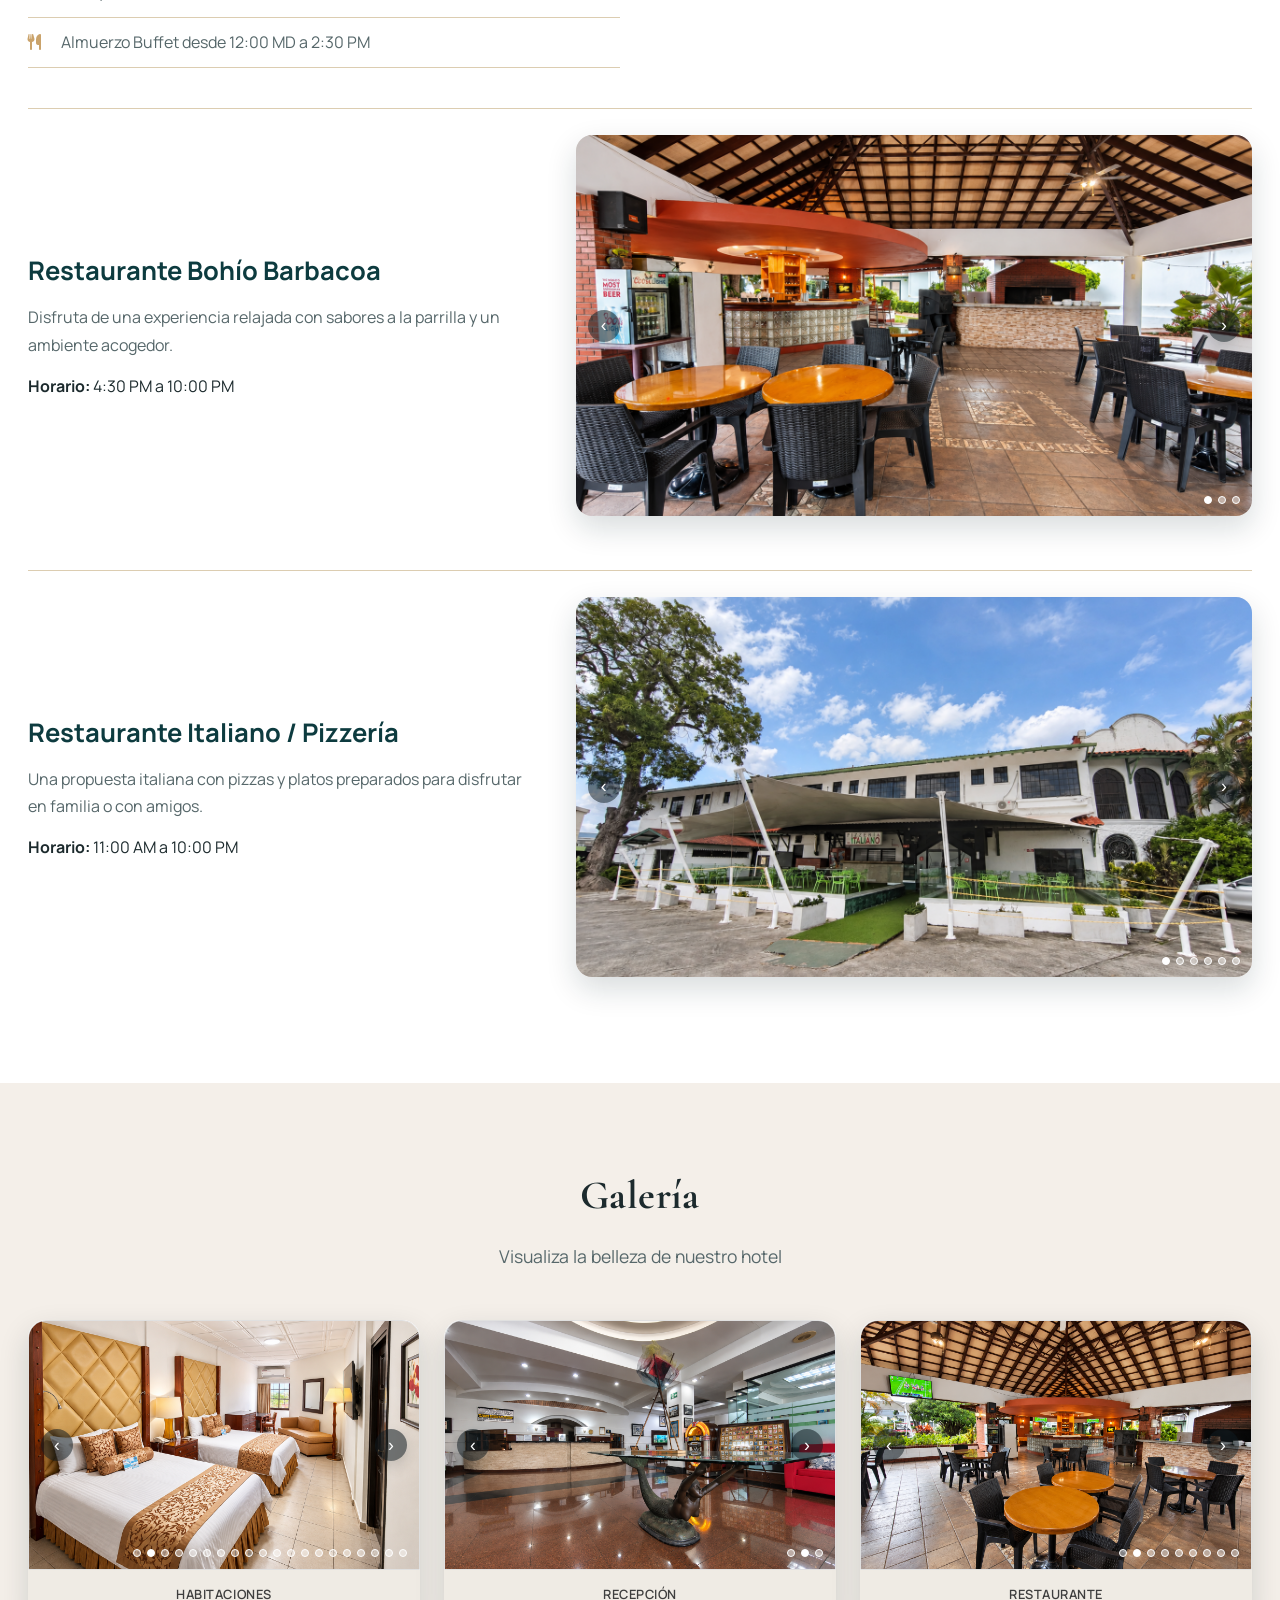
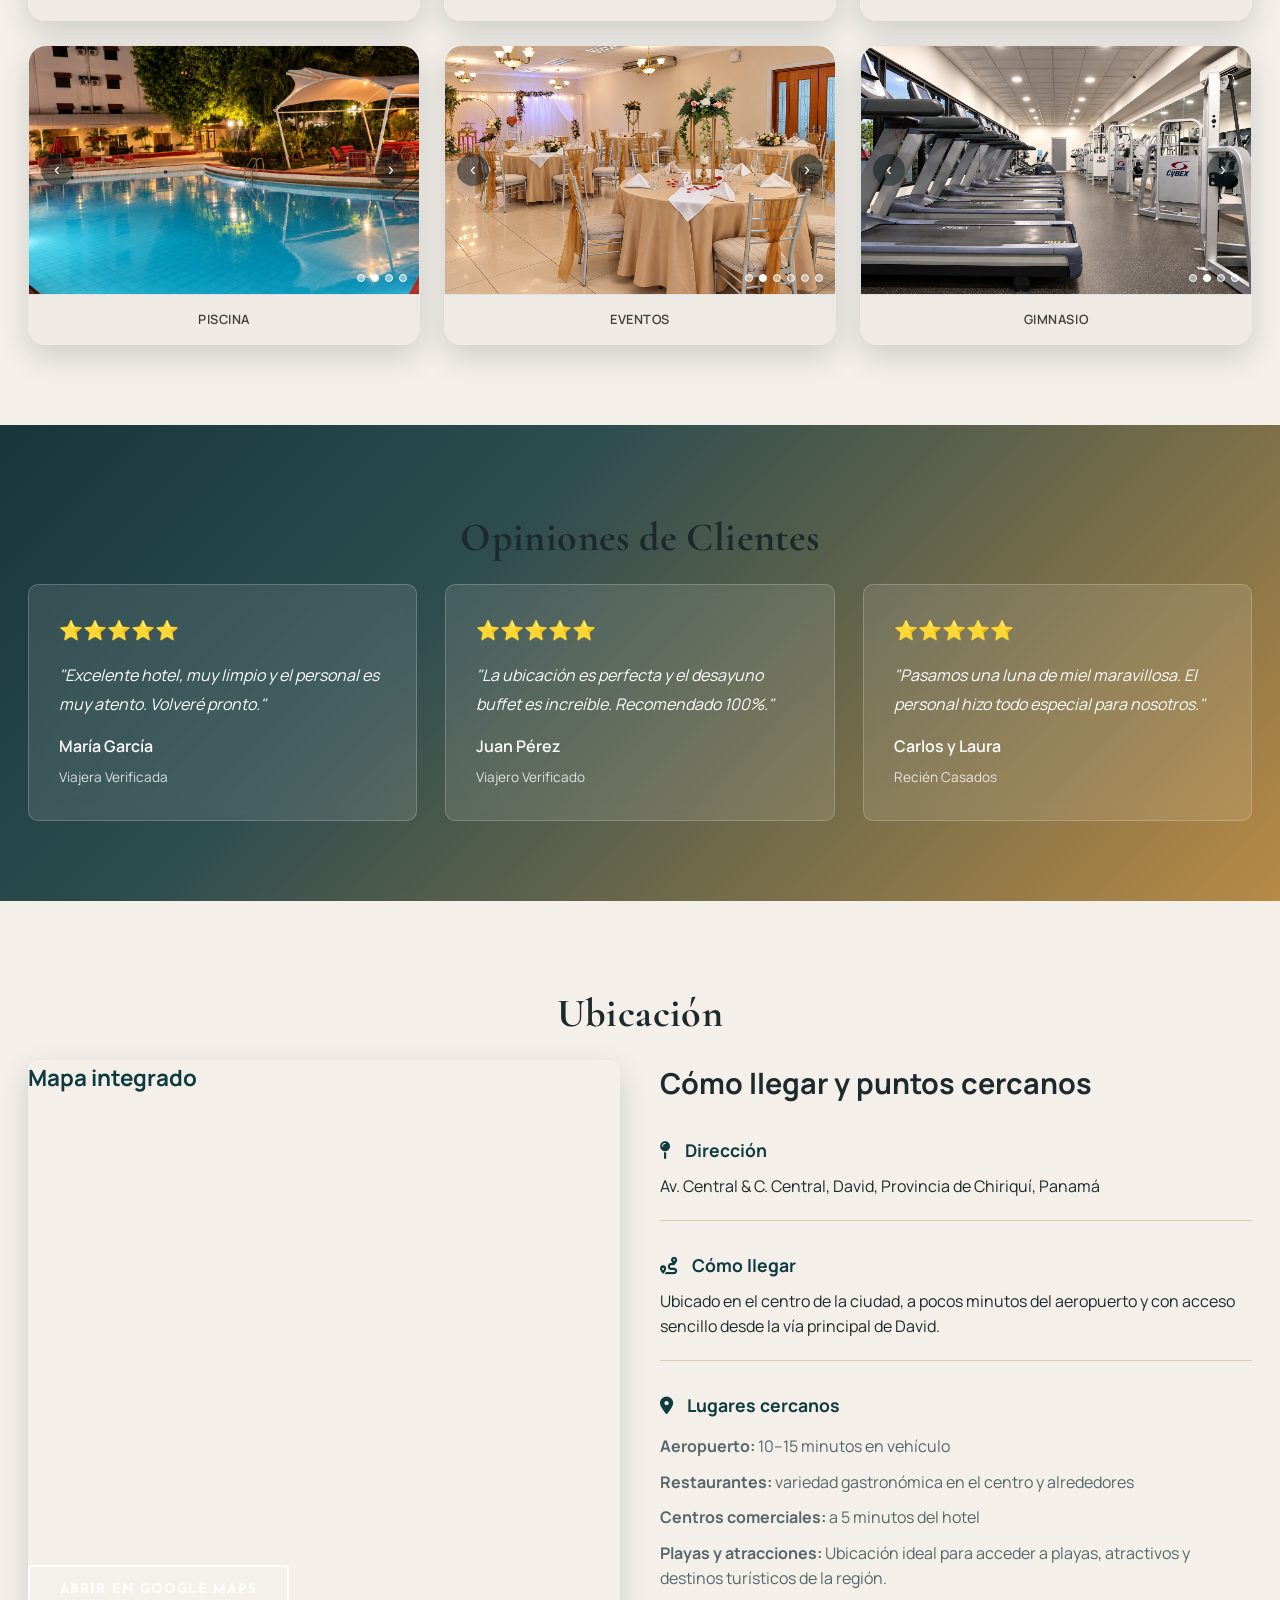
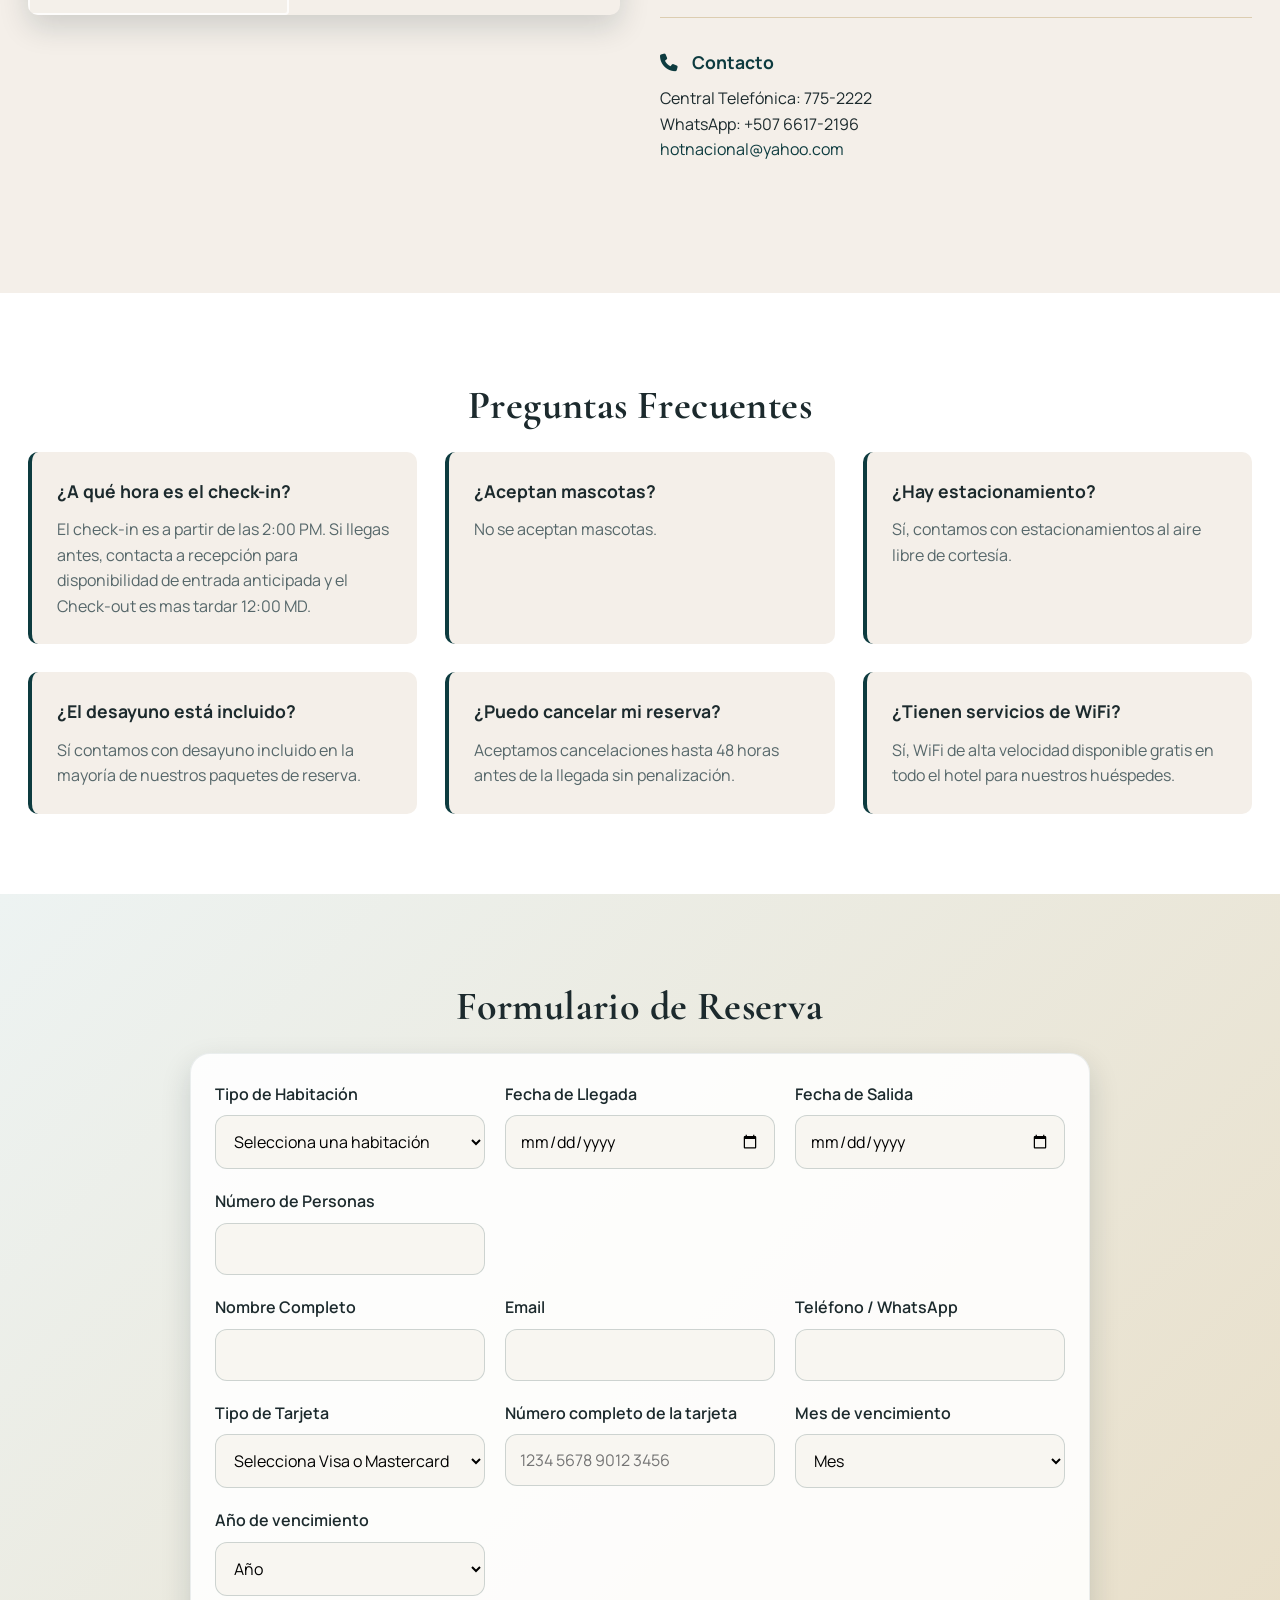
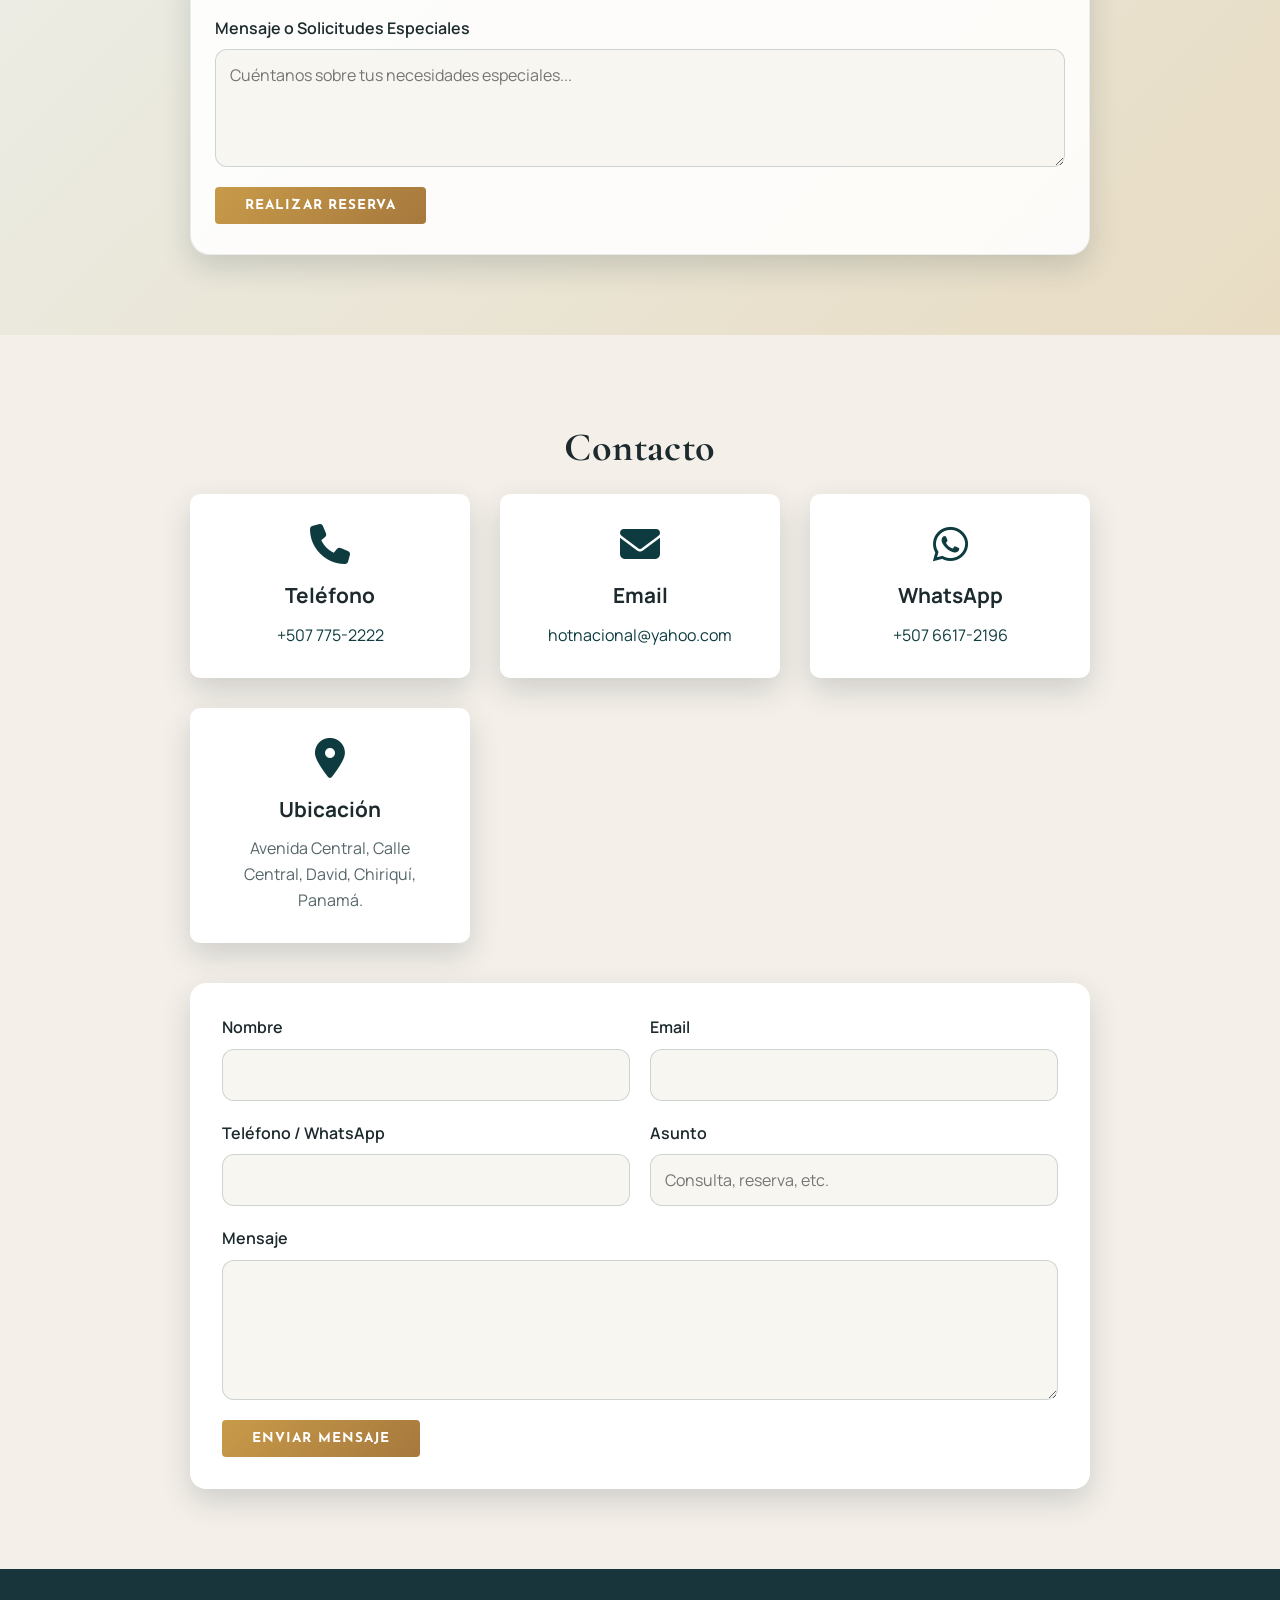
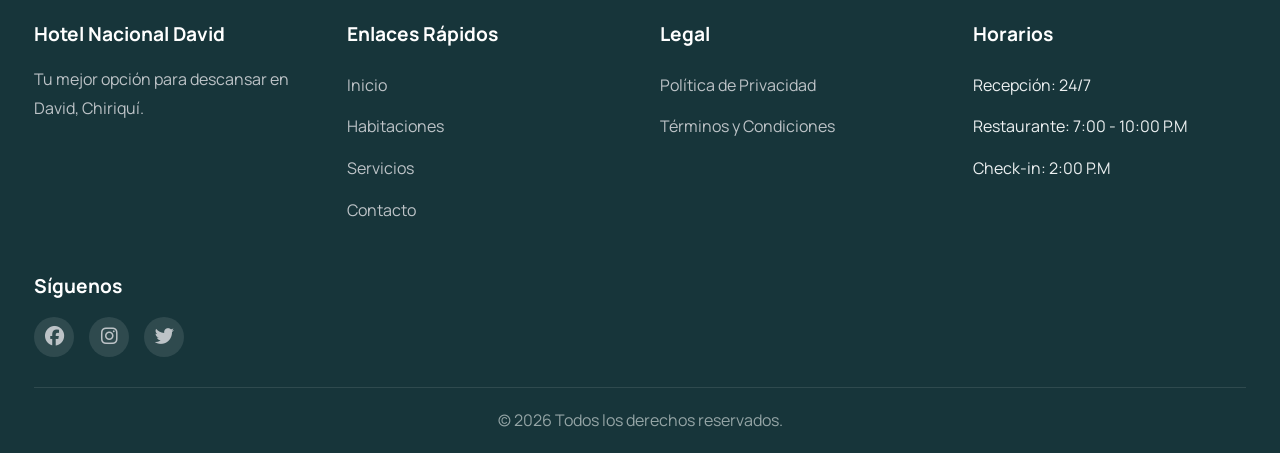
==== commit 2a12dd56: "Add new image for Pool Side King room cover" ====
--- a/index.html
+++ b/index.html
@@ -289,7 +289,7 @@
                 <div class="servicio-card">
                     <i class="fas fa-shuttle-van servicio-icon" aria-hidden="true"></i>
                     <h3>Transporte</h3>
-                    <p>Servicio de transporte Aereopuerto -> Hotel -> Aereopuerto</p>
+                    <p>Ofrecemos servicio de transporte Aereopuerto -> Hotel -> Aereopuerto.Con mucho gusto puede indicarnos su itinerario de vuelo y la aerolínea para coordinarlo. </p>
                 </div>
                 <div class="servicio-card">
                     <i class="fas fa-car servicio-icon" aria-hidden="true"></i>
@@ -395,10 +395,6 @@
                     <div class="galeria-image" data-galeria="piscina"></div>
                     <div class="galeria-caption">Piscina</div>
                 </div>
-                <div class="galeria-item" data-gallery="jardines">
-                    <div class="galeria-image" data-galeria="jardines"></div>
-                    <div class="galeria-caption">Jardines</div>
-                </div>
                 <div class="galeria-item" data-gallery="eventos">
                     <div class="galeria-image" data-galeria="eventos"></div>
                     <div class="galeria-caption">Eventos</div>
@@ -447,6 +443,9 @@
                         src="https://www.google.com/maps/embed?pb=!1m18!1m12!1m3!1d1120.5262142371837!2d-82.42969783677705!3d8.428309926106243!2m3!1f0!2f0!3f0!3m2!1i1024!2i768!4f13.1!3m3!1m2!1s0x8fa59d7431a382c5%3A0xcafaf7a8580132fd!2sHotel%20Nacional!5e0!3m2!1ses!2sus!4v1788294577516!5m2!1ses!2sus"
                         width="600" height="450" style="border:0;" allowfullscreen="" loading="lazy"
                         referrerpolicy="strict-origin-when-cross-origin"></iframe>
+                    <a class="btn btn-secondary map-action"
+                        href="https://www.google.com/maps/search/?api=1&query=Hotel+Nacional+David+Panama"
+                        target="_blank" rel="noopener">Abrir en Google Maps</a>
                 </div>
                 <div class="ubicacion-info">
                     <h3>Cómo llegar y puntos cercanos</h3>
@@ -472,7 +471,7 @@
                         <h4><i class="fas fa-phone"></i> Contacto</h4>
                         <p>Central Telefónica: 775-2222</p>
                         <p>WhatsApp: +507 6617-2196</p>
-                        <p><a href="mailto:info@hotelnat.pa">hotnacional@yahoo.com</a></p>
+                        <p><a href="mailto:hotnacional@yahoo.com">hotnacional@yahoo.com</a></p>
                     </div>
                 </div>
             </div>
@@ -636,7 +635,7 @@
                 <div class="contacto-card">
                     <i class="fas fa-envelope"></i>
                     <h4>Email</h4>
-                    <p><a href="mailto:info@hotelnat.pa">hotnacional@yahoo.com</a></p>
+                    <p><a href="mailto:hotnacional@yahoo.com">hotnacional@yahoo.com</a></p>
                 </div>
                 <div class="contacto-card">
                     <i class="fab fa-whatsapp"></i>
@@ -724,9 +723,9 @@
                 <div class="footer-section">
                     <h4>Síguenos</h4>
                     <div class="social-links">
-                        <a href="#" title="Facebook"><i class="fab fa-facebook"></i></a>
-                        <a href="#" title="Instagram"><i class="fab fa-instagram"></i></a>
-                        <a href="#" title="Twitter"><i class="fab fa-twitter"></i></a>
+                        <a href="https://www.facebook.com/" target="_blank" rel="noopener" title="Facebook"><i class="fab fa-facebook"></i></a>
+                        <a href="https://www.instagram.com/" target="_blank" rel="noopener" title="Instagram"><i class="fab fa-instagram"></i></a>
+                        <a href="https://twitter.com/" target="_blank" rel="noopener" title="Twitter"><i class="fab fa-twitter"></i></a>
                     </div>
                 </div>
             </div>
@@ -735,6 +734,10 @@
             </div>
         </div>
     </footer>
+    <div class="image-lightbox" id="imageLightbox" hidden role="dialog" aria-modal="true" aria-label="Vista ampliada de imagen">
+        <button class="image-lightbox-close" type="button" aria-label="Cerrar imagen">&times;</button>
+        <img class="image-lightbox-content" alt="">
+    </div>
     <script src="translation.js"></script>
     <script src="script.js"></script>
 </body>
--- a/styles.css
+++ b/styles.css
@@ -548,6 +548,7 @@
 .room-carousel-slide.is-active {
     opacity: 1;
     z-index: 1;
+    pointer-events: auto;
 }
 
 .room-carousel-control {
@@ -879,6 +880,55 @@
     transform: scale(1.01);
     border-color: #ccc;
     box-shadow: 0 4px 12px rgba(0,0,0,0.08);
+}
+
+.galeria-image img,
+.habitacion-image img,
+.restaurante-carousel img {
+    cursor: zoom-in;
+}
+
+.lightbox-open {
+    overflow: hidden;
+}
+
+.image-lightbox {
+    position: fixed;
+    inset: 0;
+    z-index: 3000;
+    display: grid;
+    place-items: center;
+    padding: 24px;
+    background: rgba(0, 0, 0, 0.88);
+}
+
+.image-lightbox[hidden] {
+    display: none;
+}
+
+.image-lightbox-content {
+    max-width: min(1100px, 94vw);
+    max-height: 88vh;
+    width: auto;
+    height: auto;
+    object-fit: contain;
+    border-radius: 8px;
+    box-shadow: 0 20px 60px rgba(0, 0, 0, 0.45);
+}
+
+.image-lightbox-close {
+    position: absolute;
+    top: 18px;
+    right: 22px;
+    width: 44px;
+    height: 44px;
+    border: 1px solid rgba(255, 255, 255, 0.6);
+    border-radius: 50%;
+    background: rgba(0, 0, 0, 0.35);
+    color: #fff;
+    font-size: 2rem;
+    line-height: 1;
+    cursor: pointer;
 }
 
 .galeria-image .room-carousel {
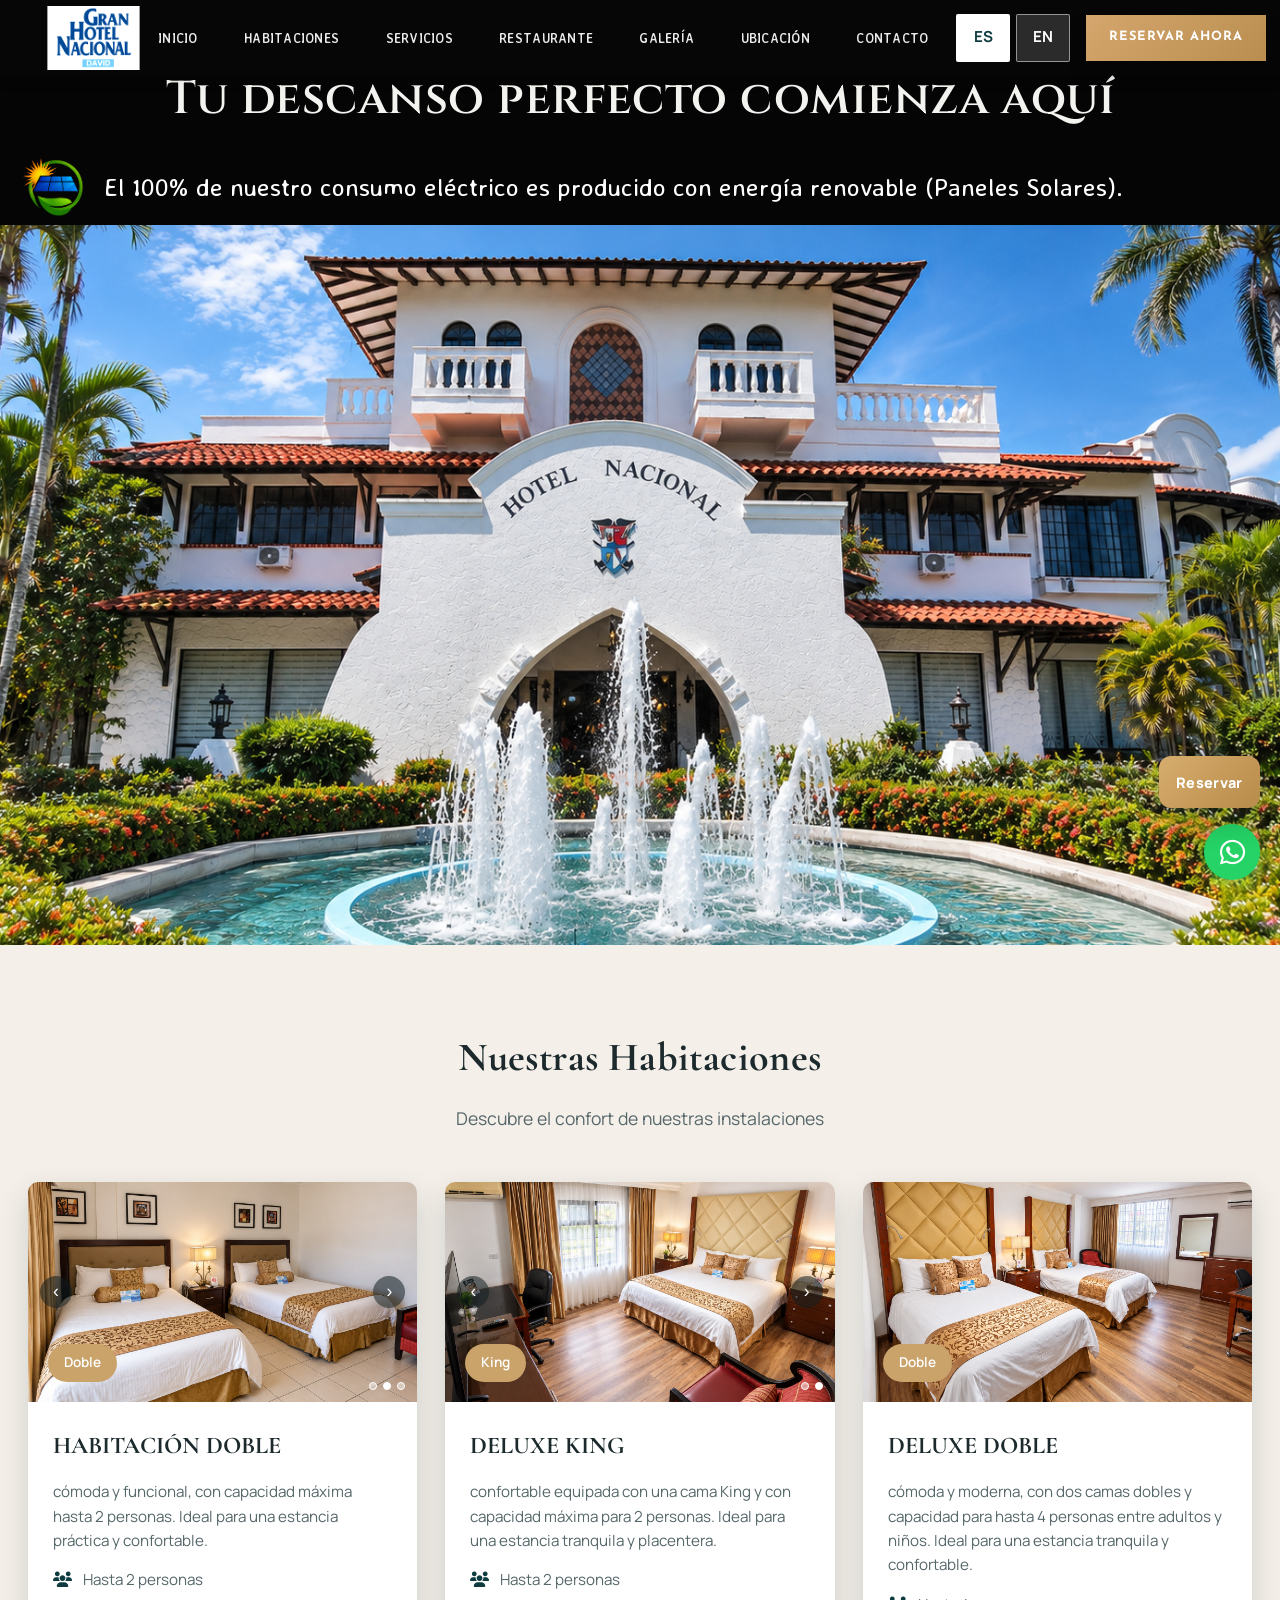
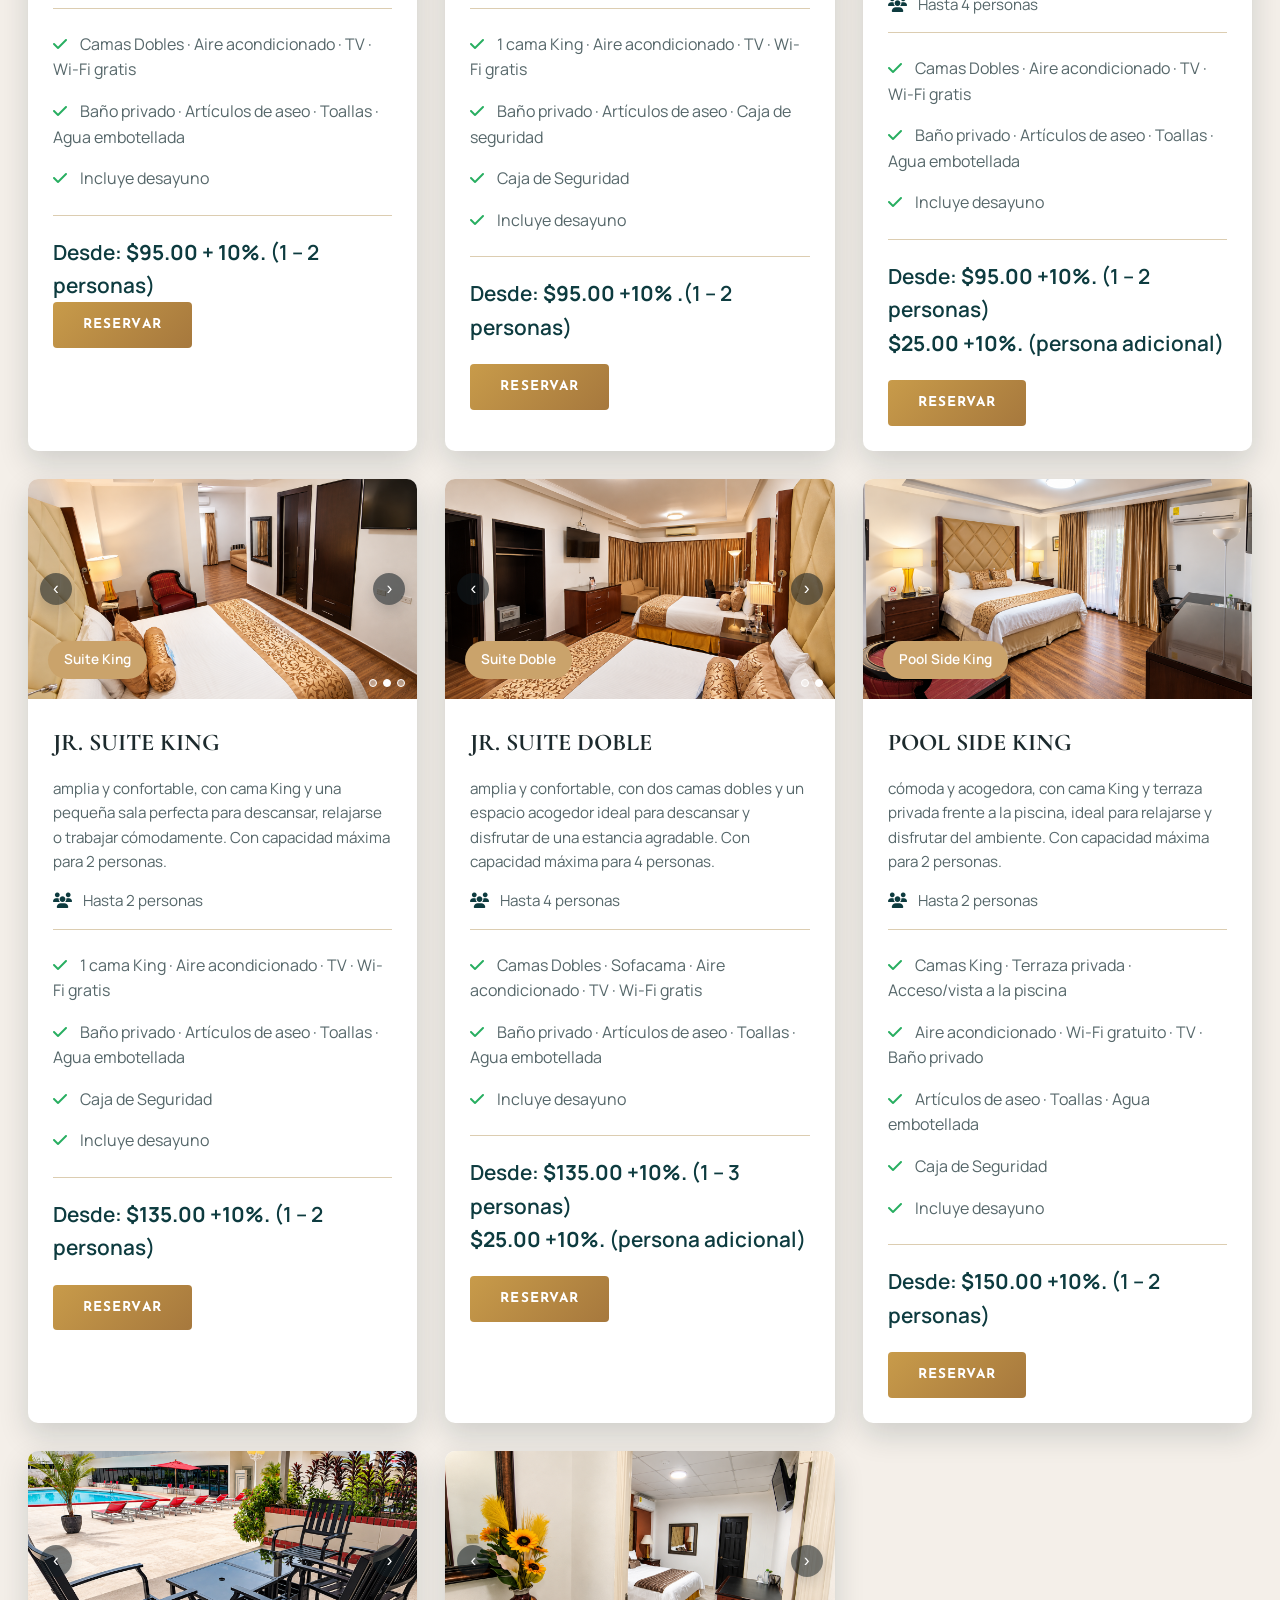
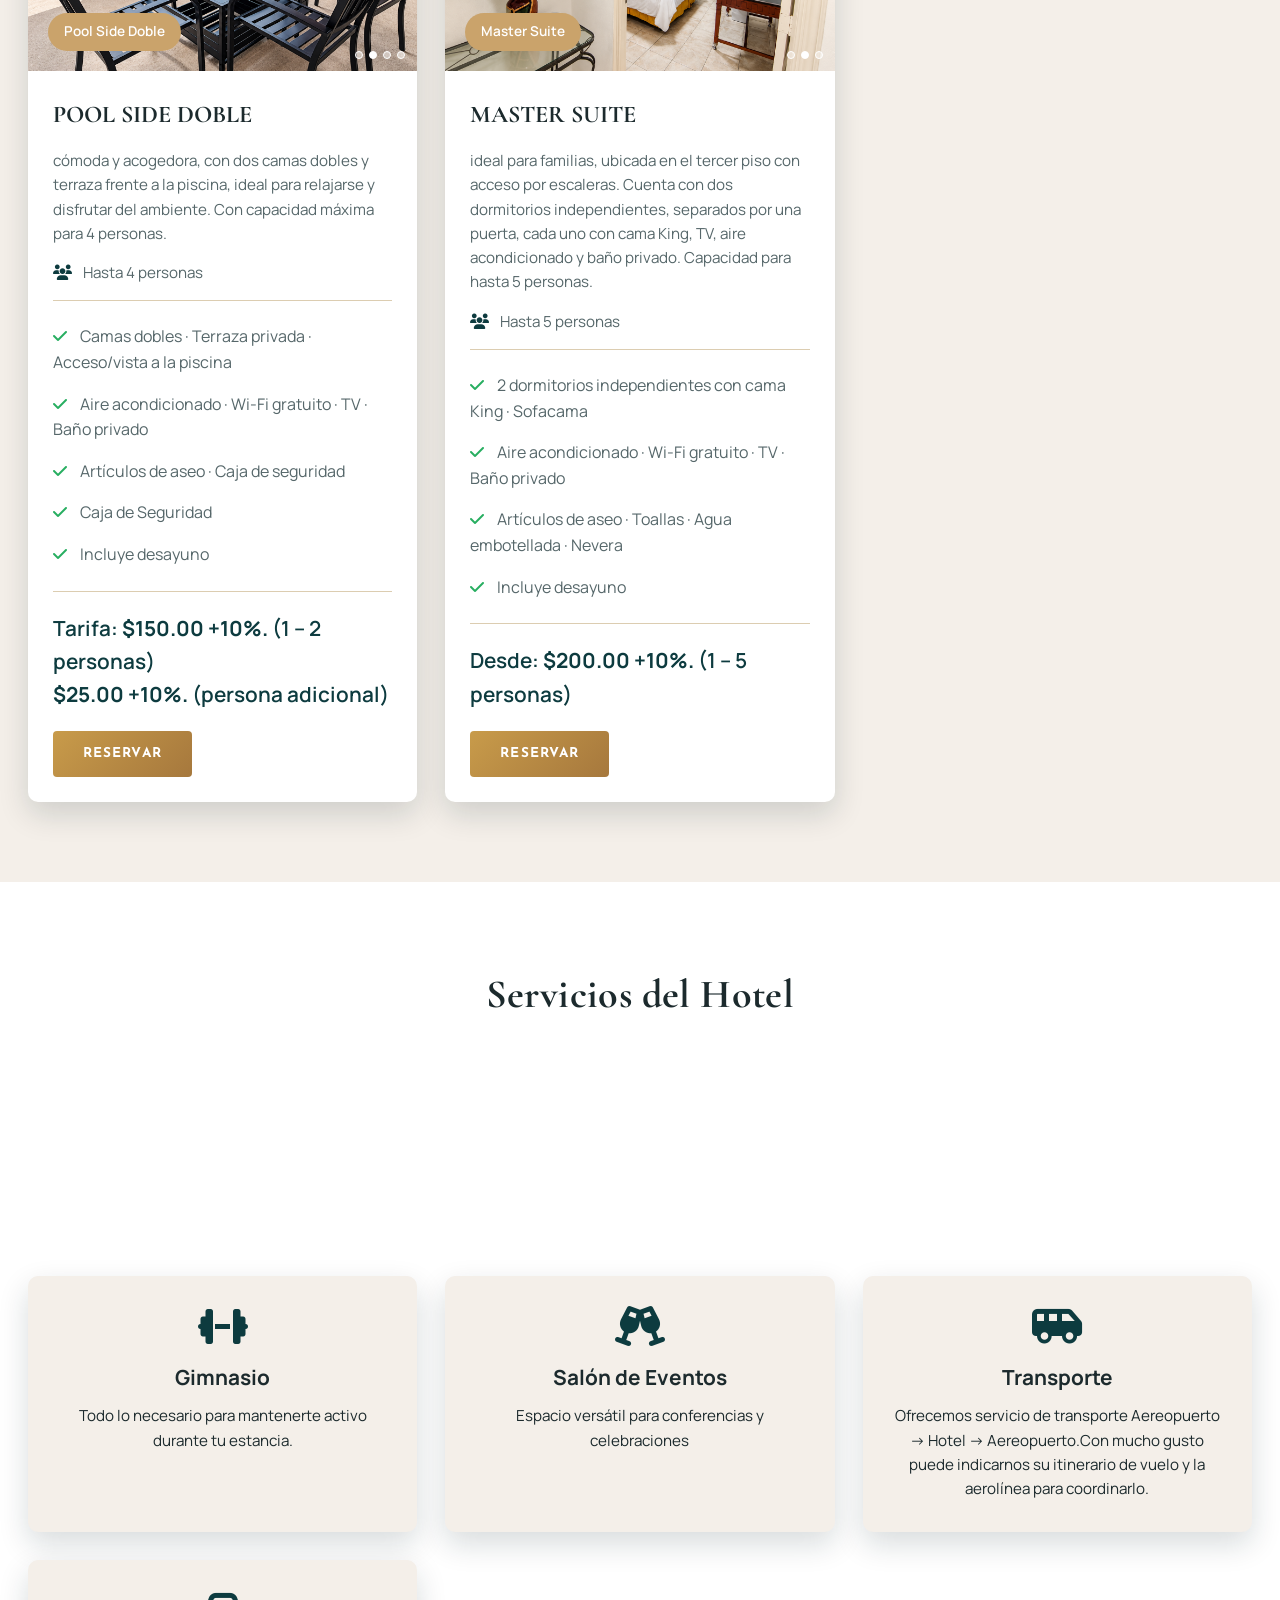
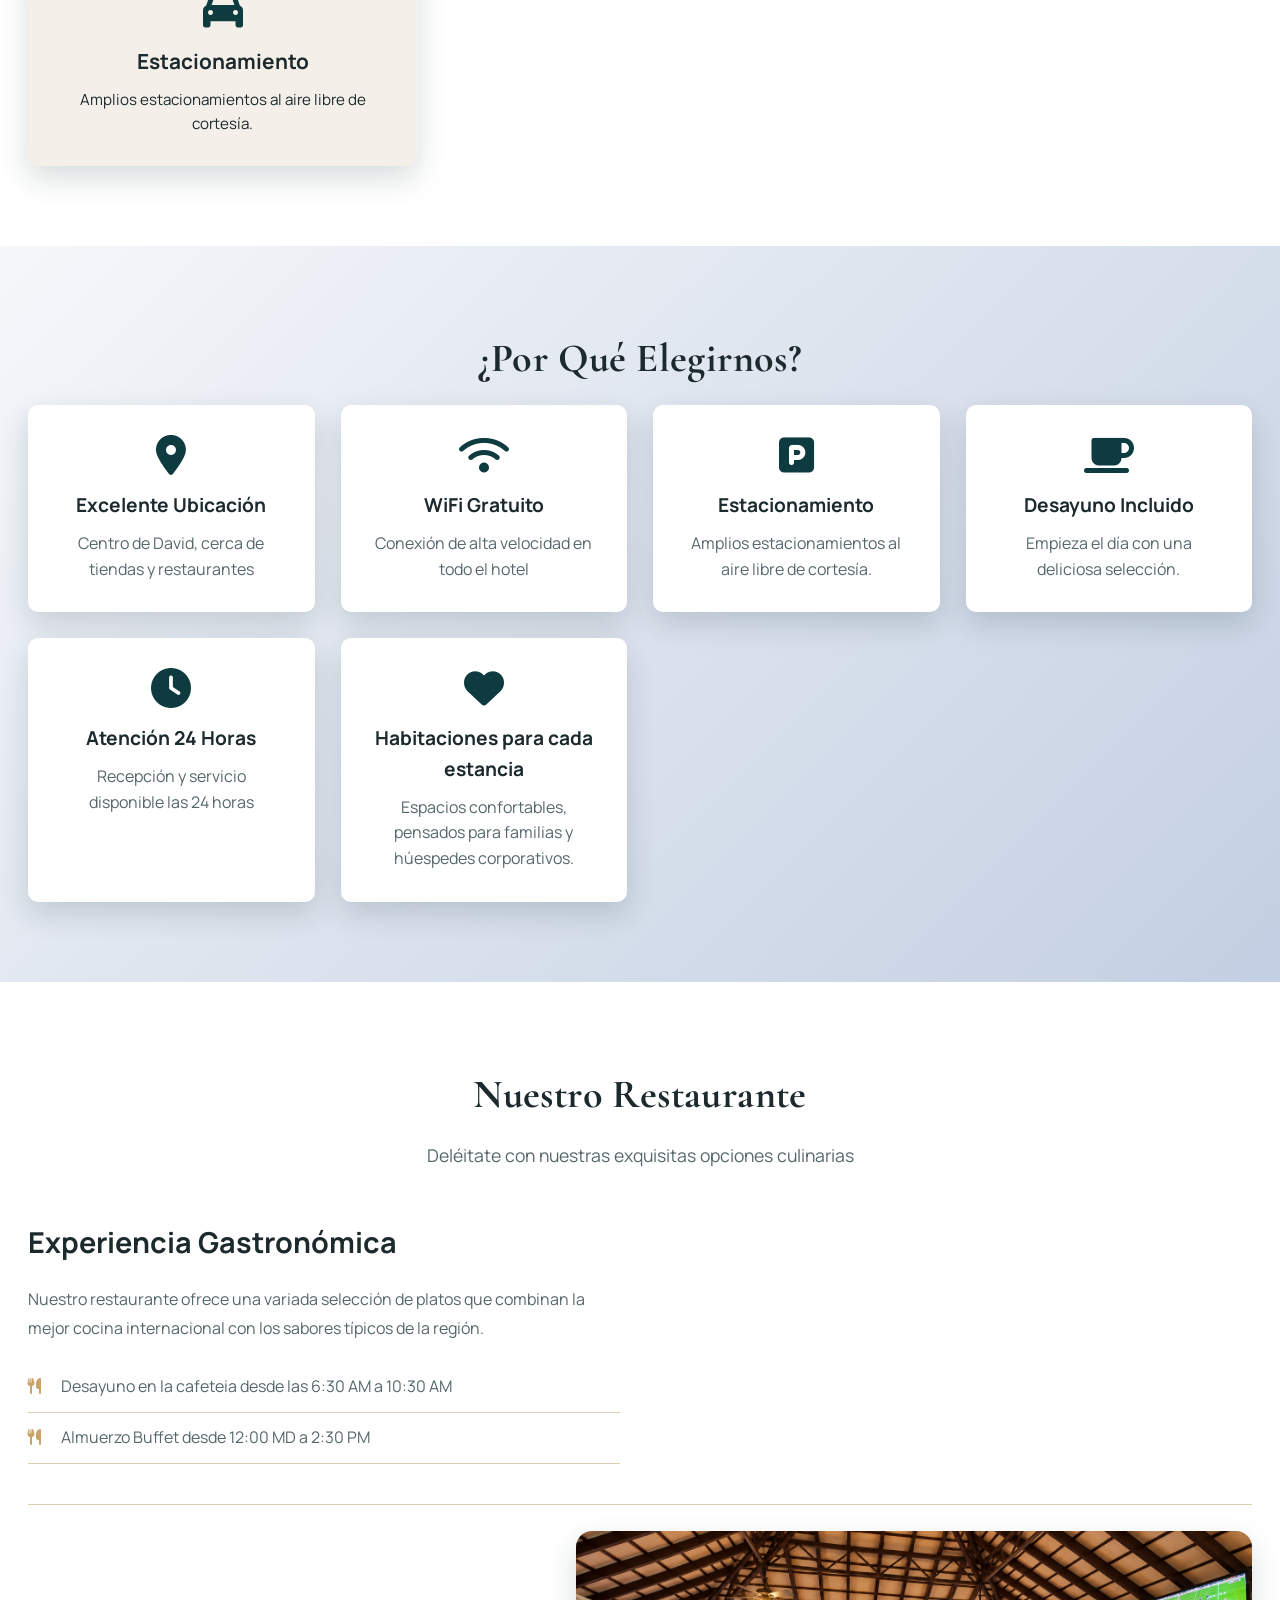
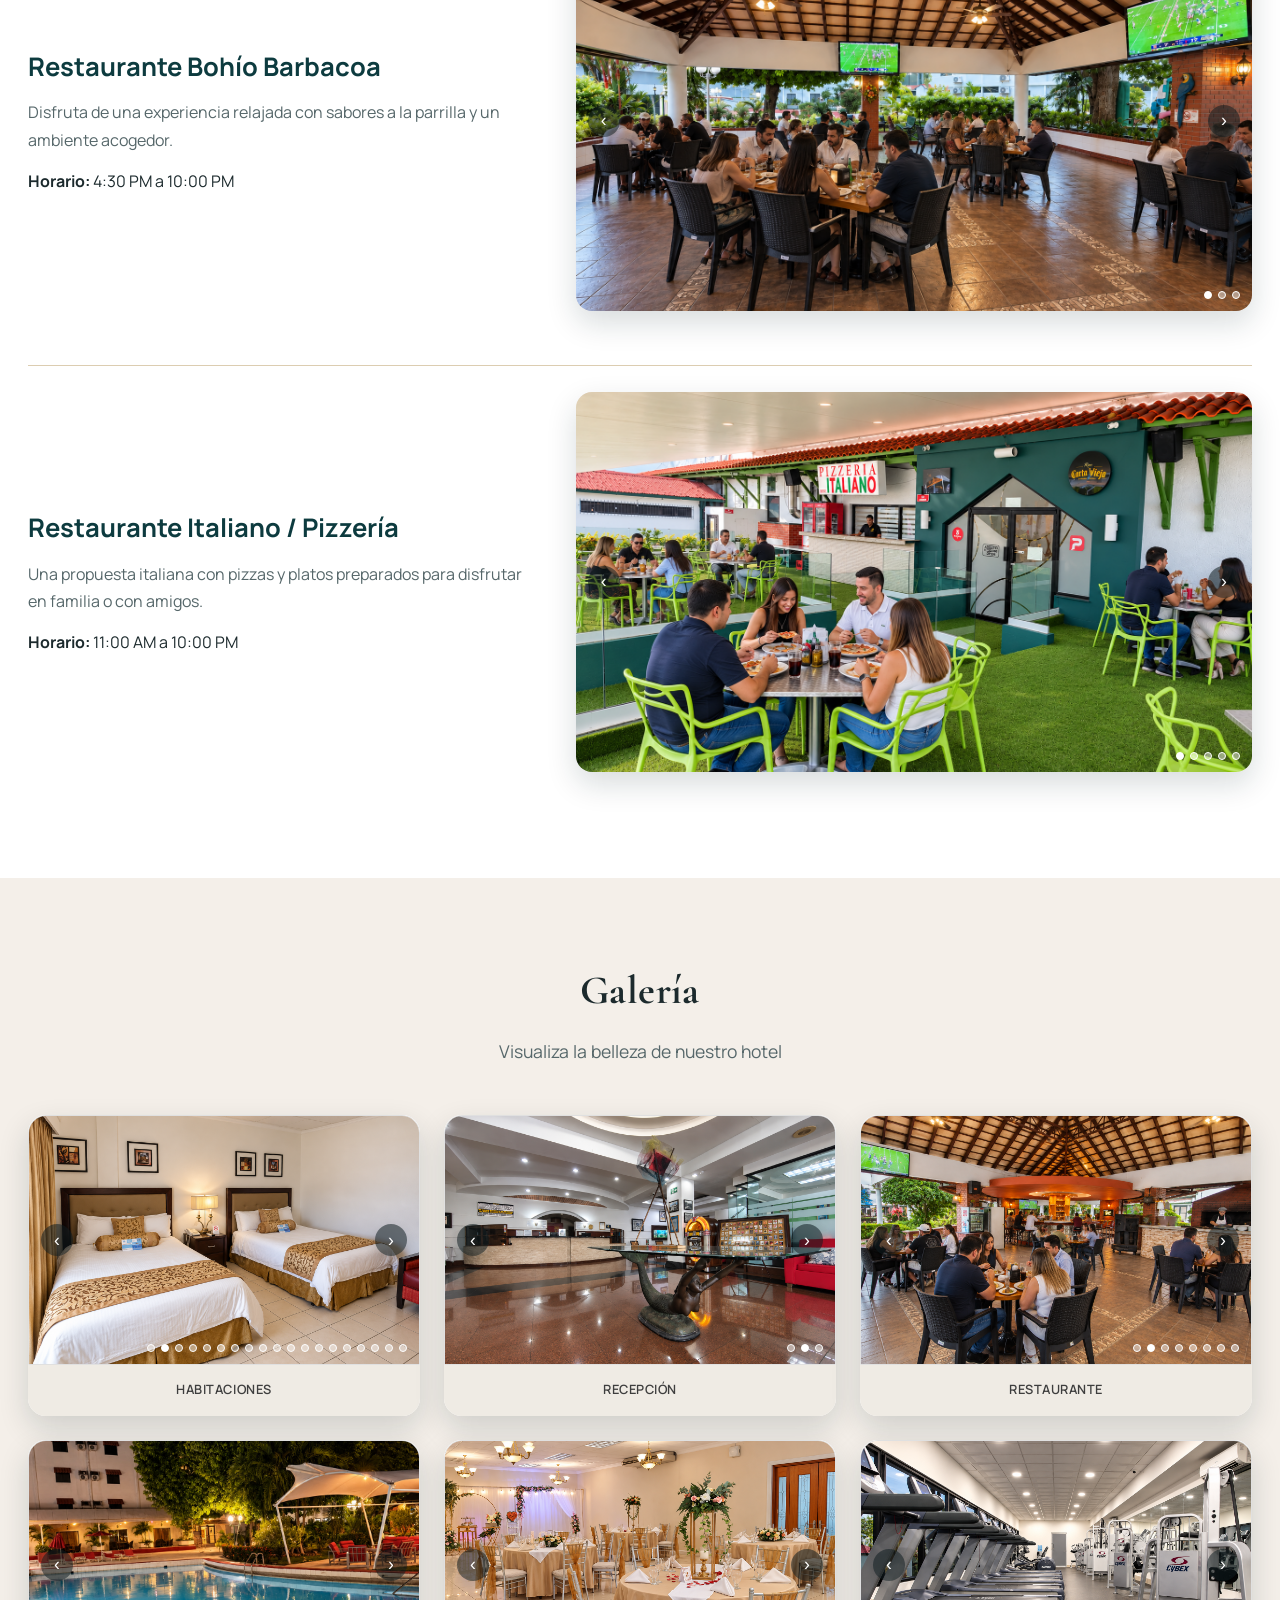
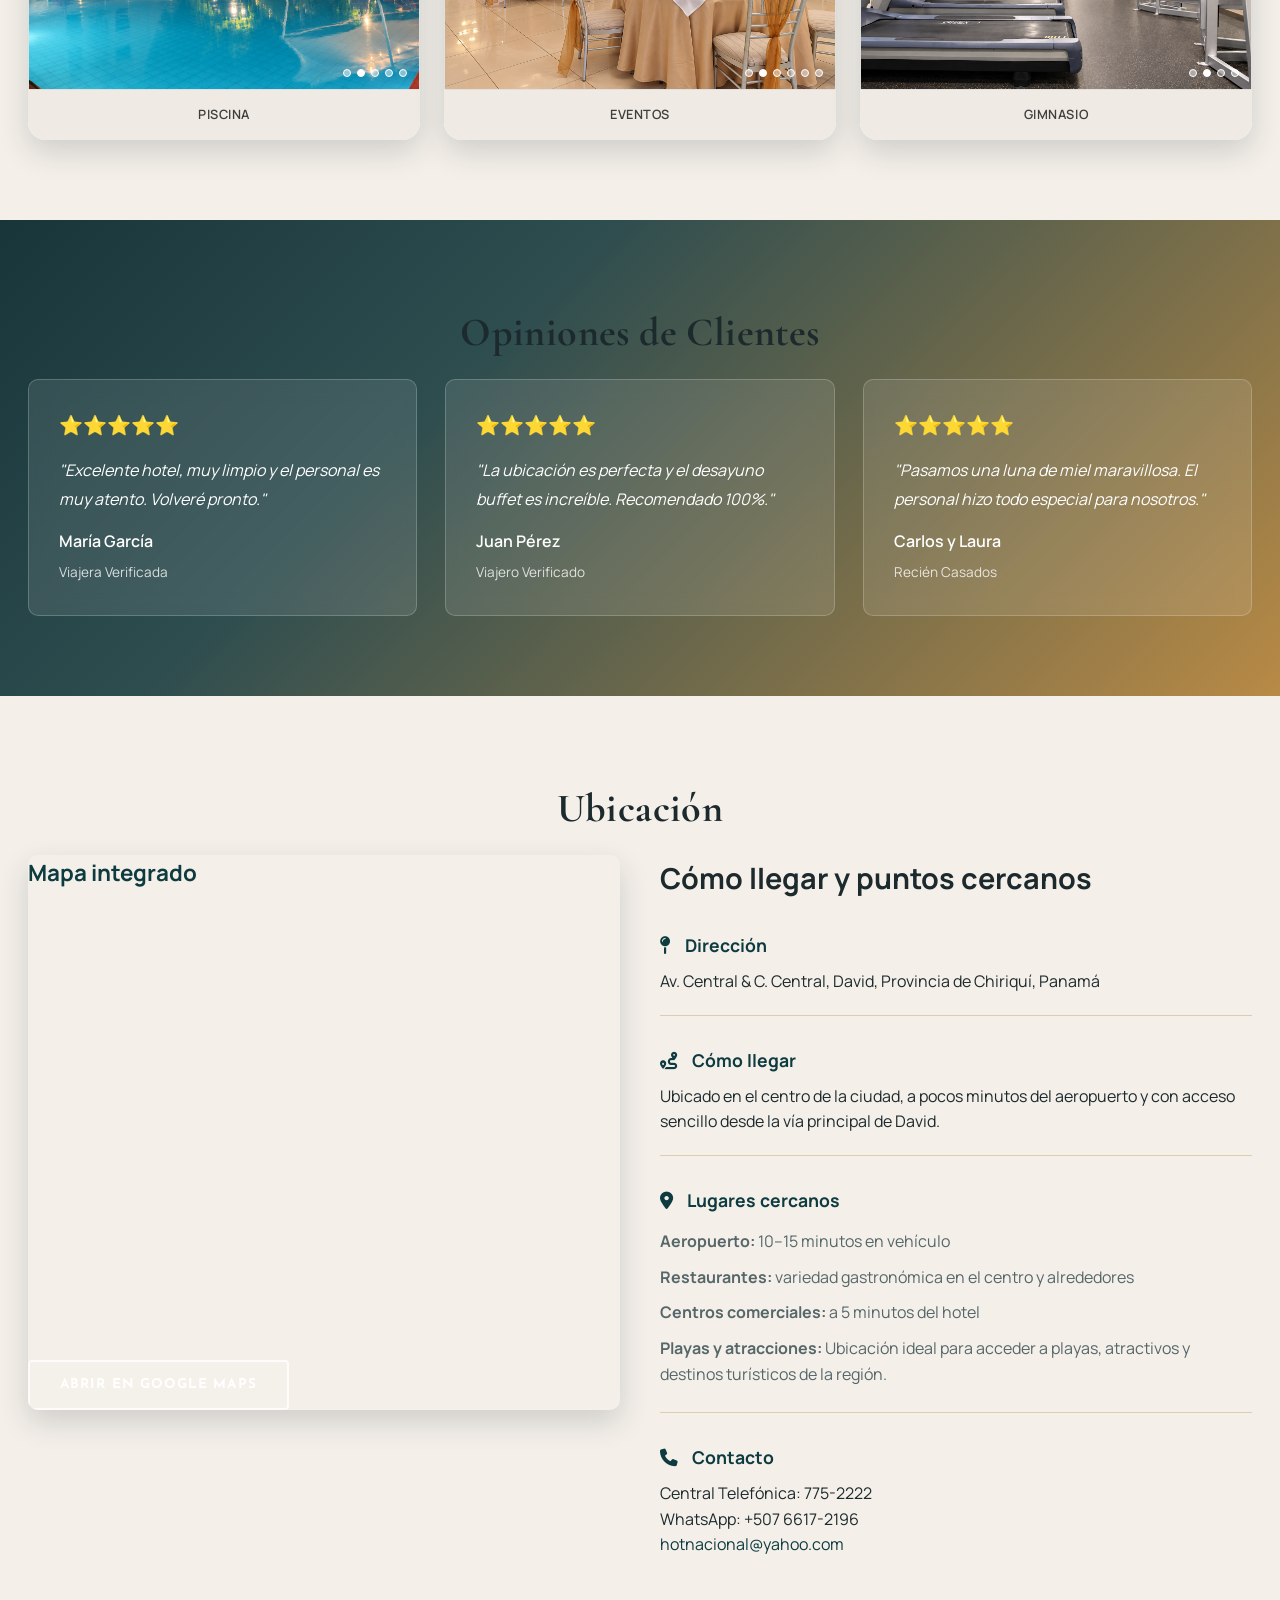
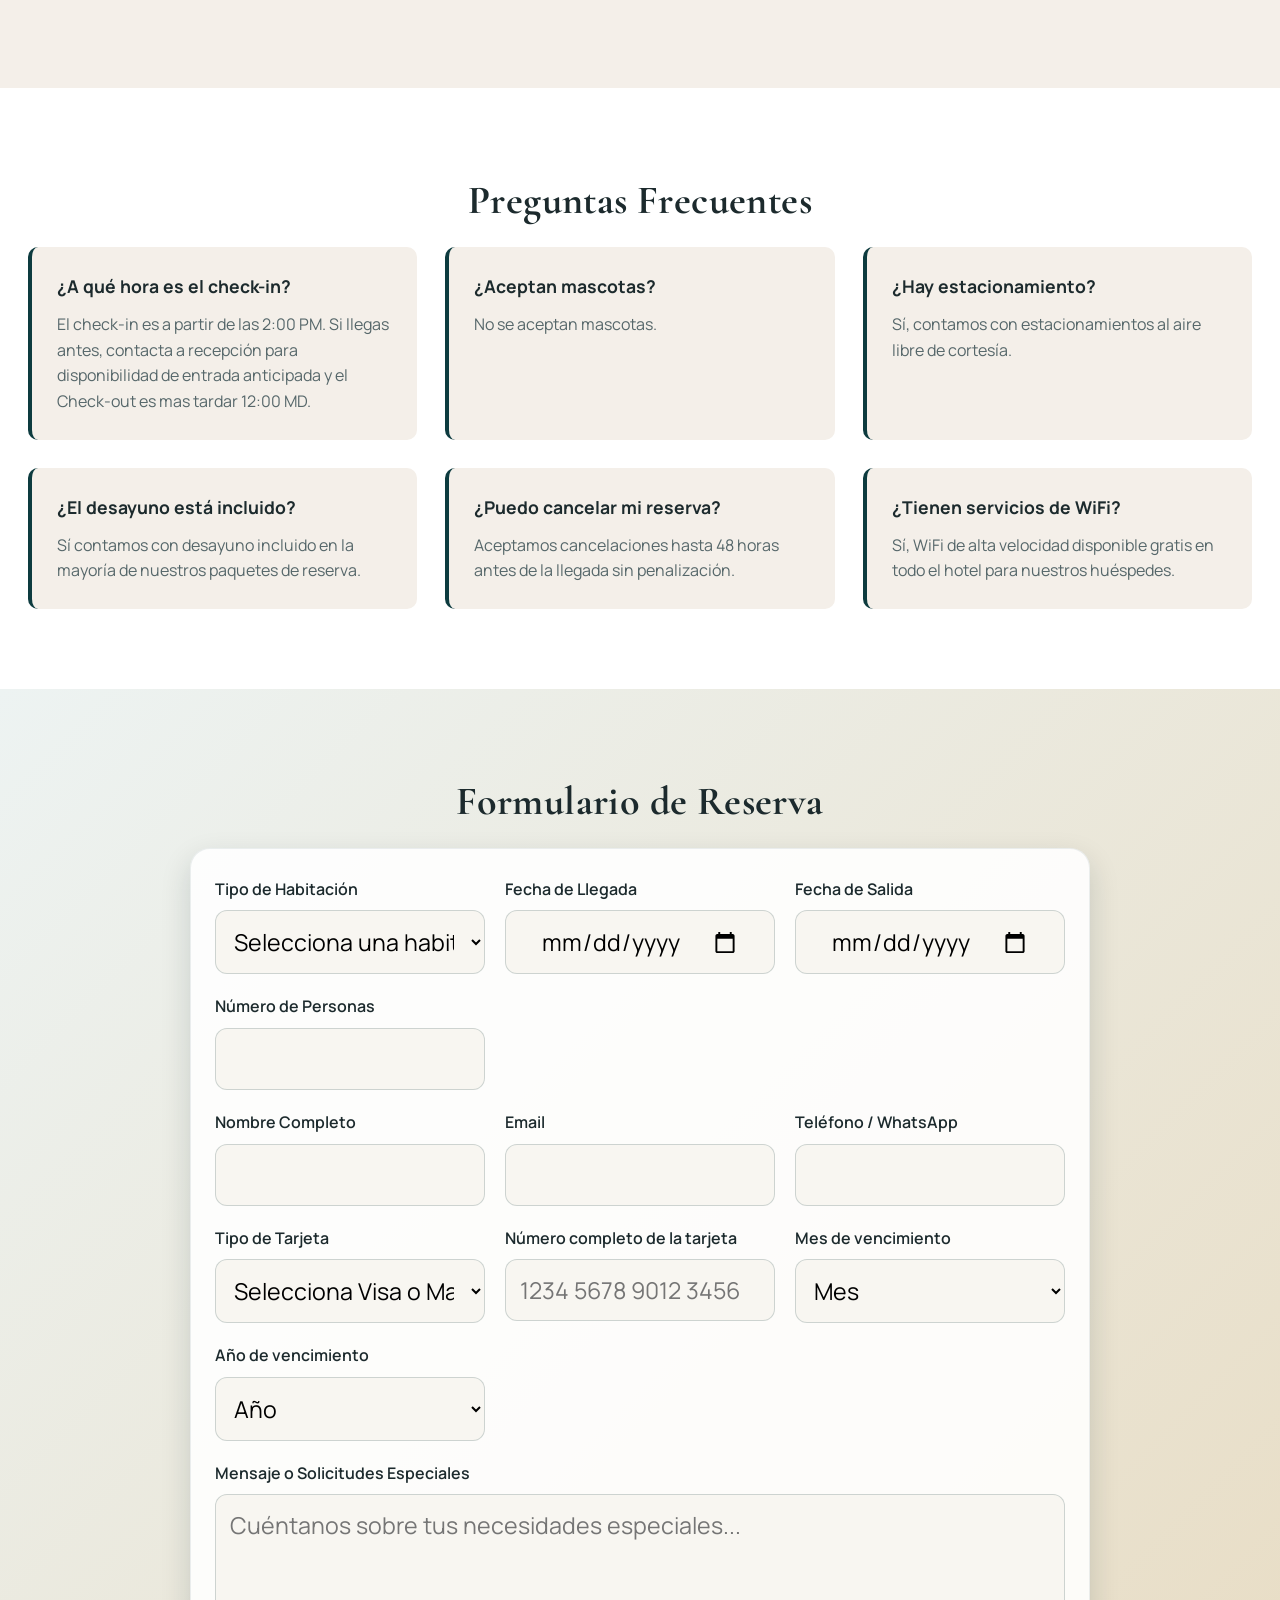
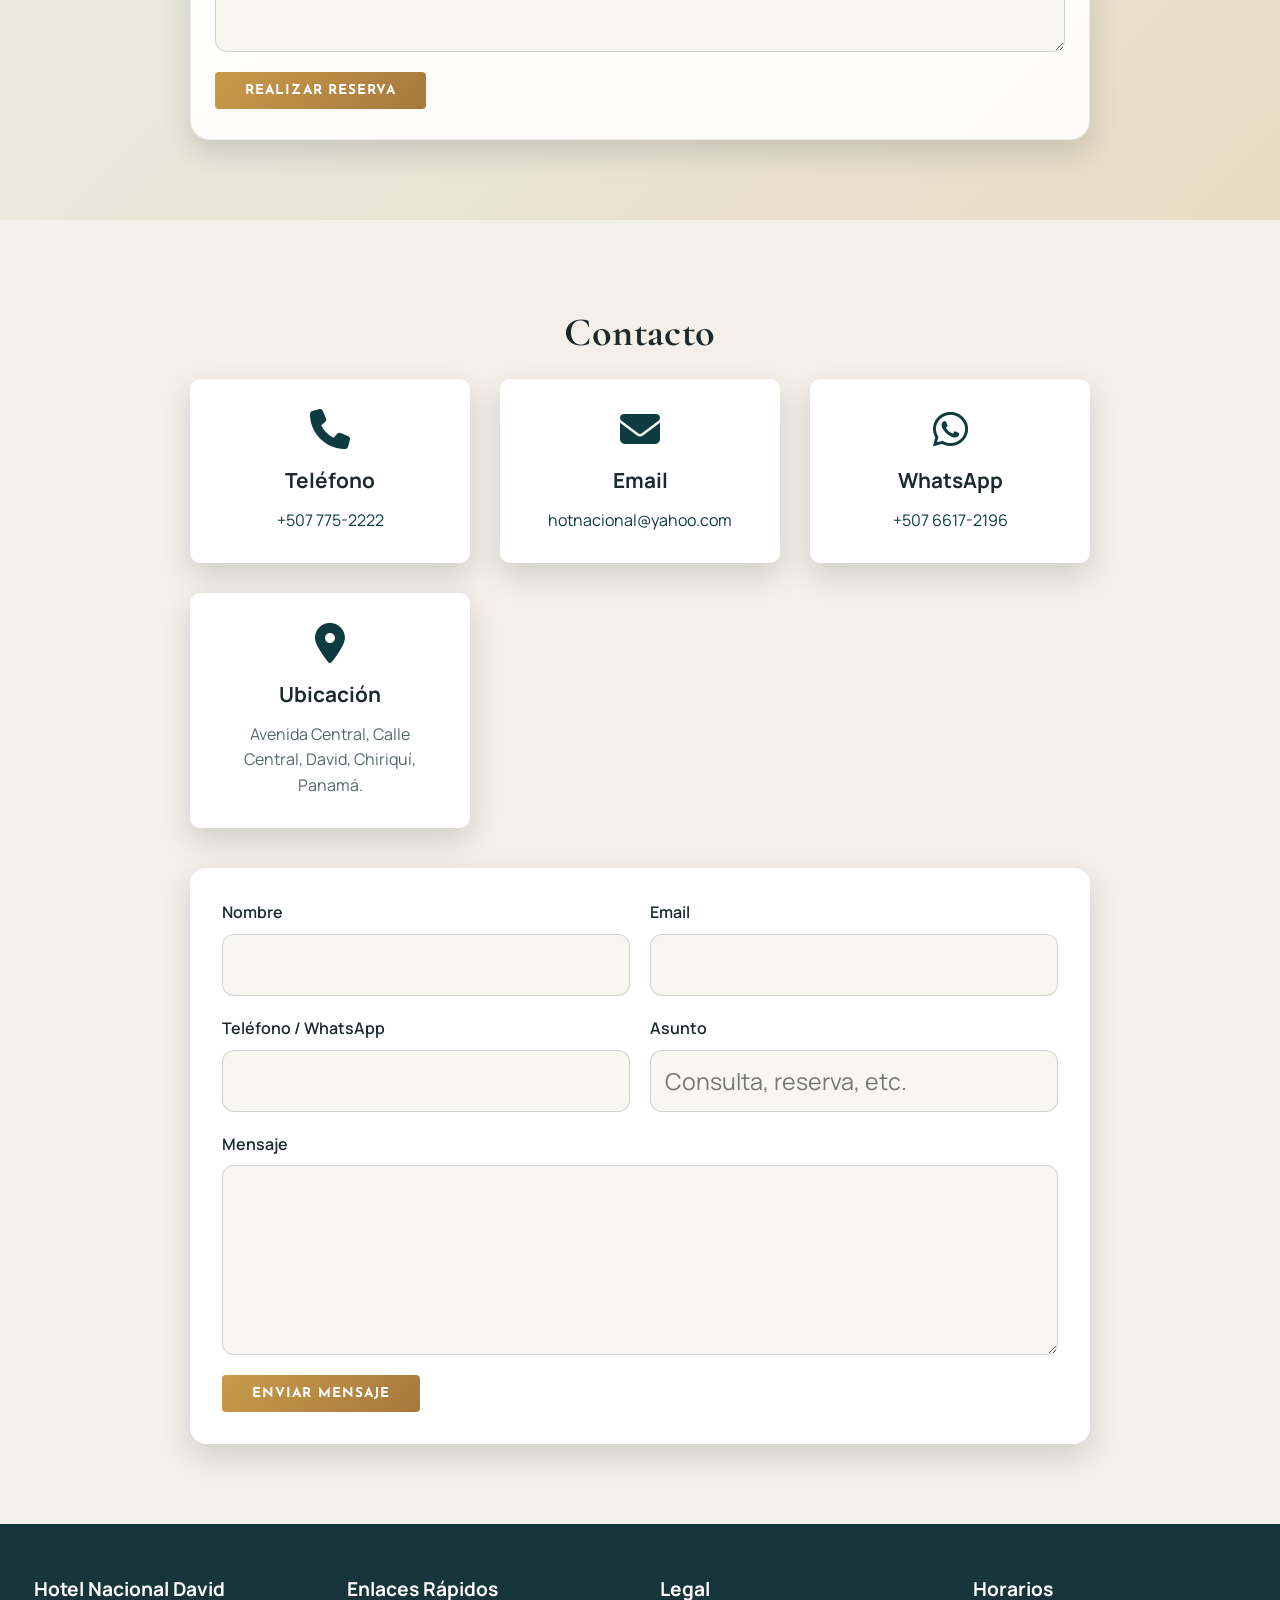
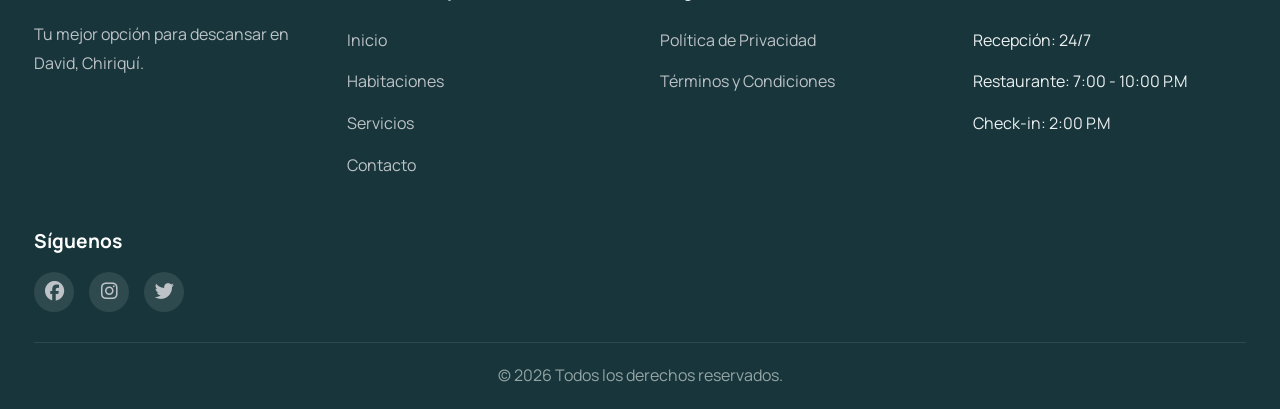
==== commit bf10ec99: "imagens, frase centreada y demas traducciones" ====
--- a/index.html
+++ b/index.html
@@ -50,7 +50,7 @@
             <div class="brand-block">
 
     <div class="hero-title" data-i18n="hero.title">
-        Donde tu descanso soñado se hace realidad
+        Tu descanso perfecto comienza aquí
     </div>
 
     <div class="cintillo">
@@ -736,6 +736,8 @@
     </footer>
     <div class="image-lightbox" id="imageLightbox" hidden role="dialog" aria-modal="true" aria-label="Vista ampliada de imagen">
         <button class="image-lightbox-close" type="button" aria-label="Cerrar imagen">&times;</button>
+        <button class="image-lightbox-control image-lightbox-prev" type="button" aria-label="Imagen anterior"></button>
+        <button class="image-lightbox-control image-lightbox-next" type="button" aria-label="Imagen siguiente"></button>
         <img class="image-lightbox-content" alt="">
     </div>
     <script src="translation.js"></script>
--- a/styles.css
+++ b/styles.css
@@ -237,6 +237,8 @@
 
 .hero-title {
     display: block;
+    width: 100%;
+    text-align: center;
     font-family: 'Cinzel', Georgia, serif;
     font-size: clamp(2.5rem, 3.6vw, 3.2rem);
     line-height: 1.08;
@@ -319,7 +321,7 @@
 .hero-image {
     width: 100%;
     max-width: 2000px;
-    aspect-ratio: 1448 / 990;
+    aspect-ratio: 16 / 9;
     margin: 0 auto;
     overflow: hidden;
 }
@@ -329,7 +331,7 @@
     width: 100%;
     height: 100%;
     object-fit: cover;
-    object-position: center bottom;
+    object-position: center center;
 }
 
 .hero-search-wrapper {
@@ -907,6 +909,8 @@
 }
 
 .image-lightbox-content {
+    position: relative;
+    z-index: 1;
     max-width: min(1100px, 94vw);
     max-height: 88vh;
     width: auto;
@@ -918,6 +922,7 @@
 
 .image-lightbox-close {
     position: absolute;
+    z-index: 10;
     top: 18px;
     right: 22px;
     width: 44px;
@@ -931,6 +936,52 @@
     cursor: pointer;
 }
 
+.image-lightbox-control {
+    position: absolute;
+    top: 50%;
+    z-index: 2;
+    width: 30px;
+    height: 30px;
+    padding: 0;
+    transform: translateY(-50%);
+    border: 1px solid rgba(255, 255, 255, 0.6);
+    border-radius: 50%;
+    background: rgba(0, 0, 0, 0.45);
+    color: #fff;
+    cursor: pointer;
+    font-size: 1.45rem;
+    line-height: 1;
+    pointer-events: auto;
+}
+
+.image-lightbox-control:hover,
+.image-lightbox-control:focus-visible {
+    background: rgba(0, 0, 0, 0.75);
+    outline: 2px solid rgba(255, 255, 255, 0.8);
+    outline-offset: 2px;
+}
+
+.image-lightbox-control::before {
+    display: block;
+    line-height: 1;
+}
+
+.image-lightbox-prev {
+    left: 16px;
+}
+
+.image-lightbox-next {
+    right: 16px;
+}
+
+.image-lightbox-prev::before {
+    content: '\2039';
+}
+
+.image-lightbox-next::before {
+    content: '\203A';
+}
+
 .galeria-image .room-carousel {
     width: 100%;
     height: 100%;
@@ -940,7 +991,7 @@
 }
 
 .galeria-caption {
-    display: block;
+    z-index: 0;
     width: 100%;
     background: #efebe4;
     color: #3e3e3e;
@@ -953,7 +1004,7 @@
     text-transform: uppercase;
 }
 
-.galeria-item:hover .galeria-caption {
+    z-index: 2;
     background: #e4ddcf;
     color: var(--primary-color);
 }
@@ -967,11 +1018,11 @@
 .eyebrow {
     display: inline-block;
     margin-bottom: 12px;
-    letter-spacing: 0.16em;
+    left: clamp(8px, 3vw, 24px);
     text-transform: uppercase;
     font-size: 0.73rem;
     font-weight: 800;
-    color: var(--accent-strong);
+    right: clamp(8px, 3vw, 24px);
 }
 
 .eyebrow-dark {
@@ -1250,9 +1301,12 @@
     padding: 14px 14px;
     border: 1px solid rgba(13, 59, 63, 0.18);
     border-radius: 12px;
-    font-size: 1rem;
+    font-size: 1.45rem;
     font-family: inherit;
     background: rgba(248, 245, 240, 0.9);
+    display: grid;
+    place-items: center;
+    pointer-events: auto;
     transition: all 0.25s ease;
 }
 
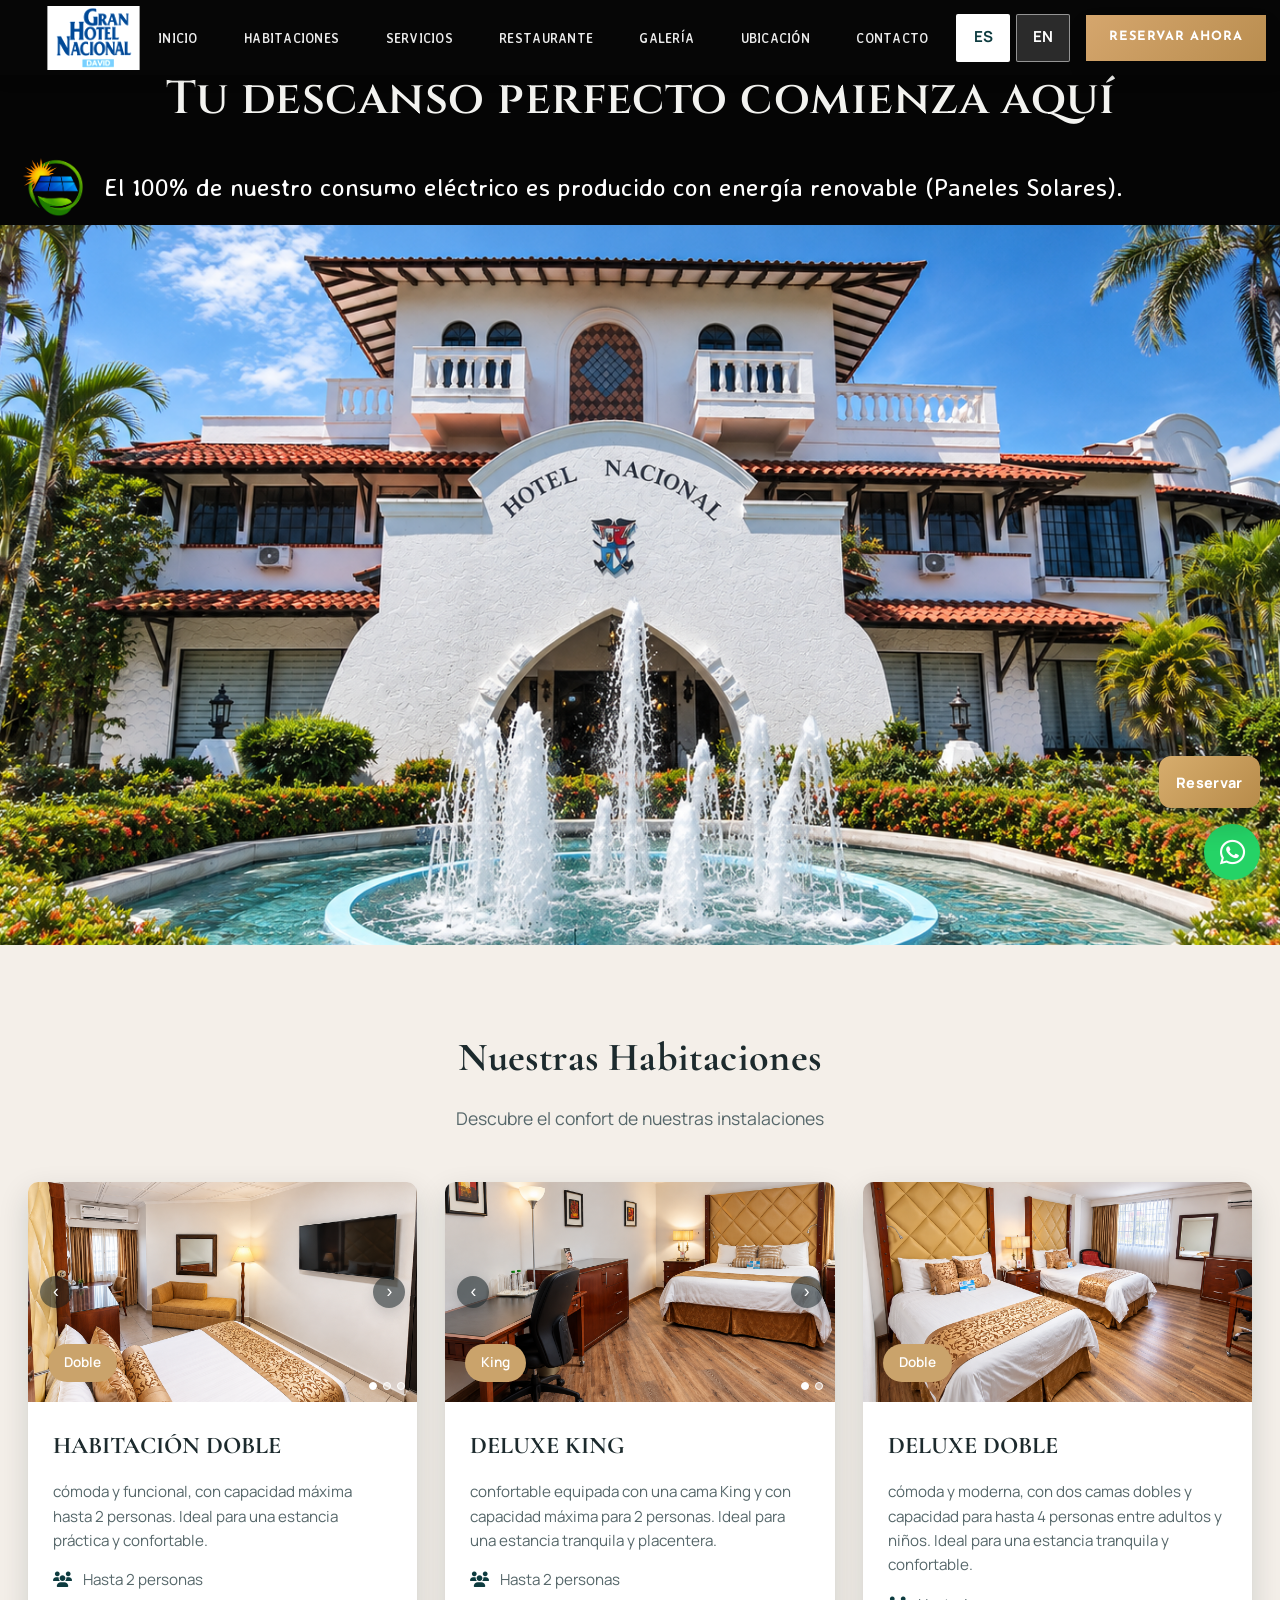
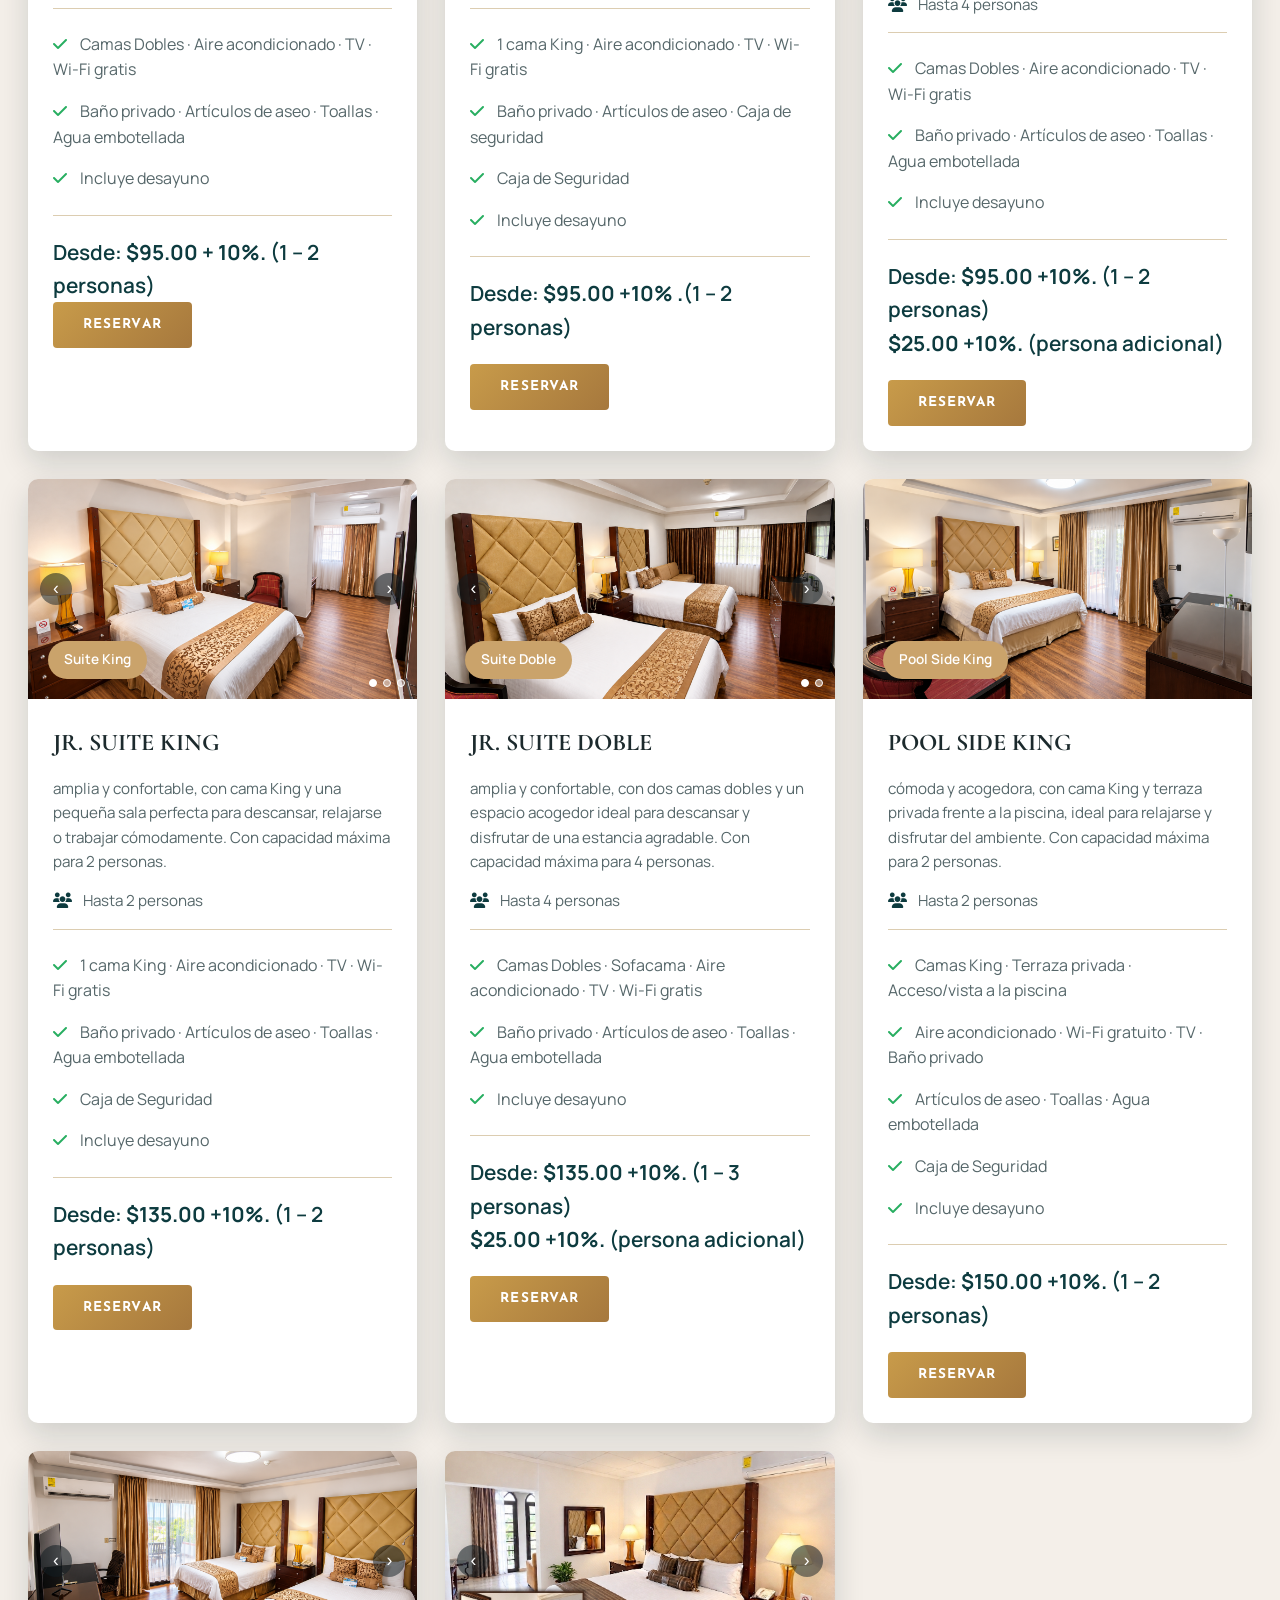
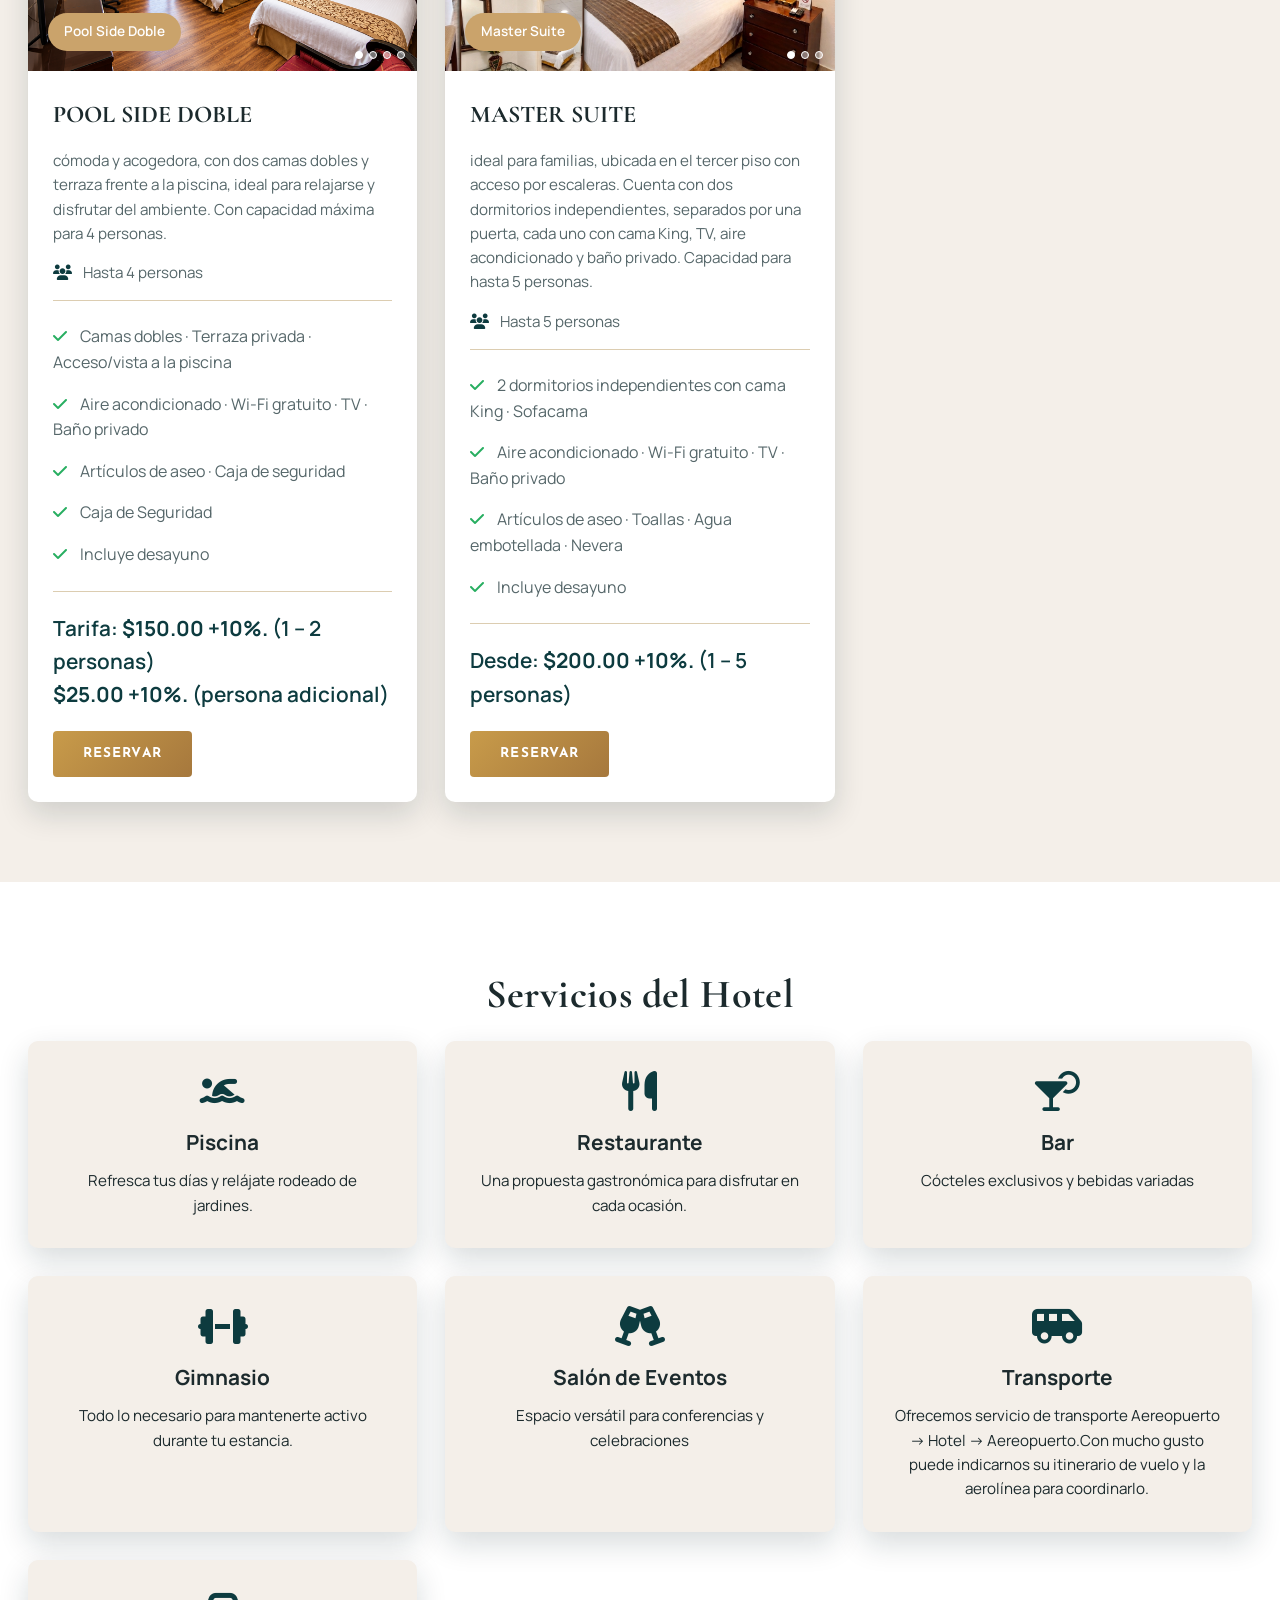
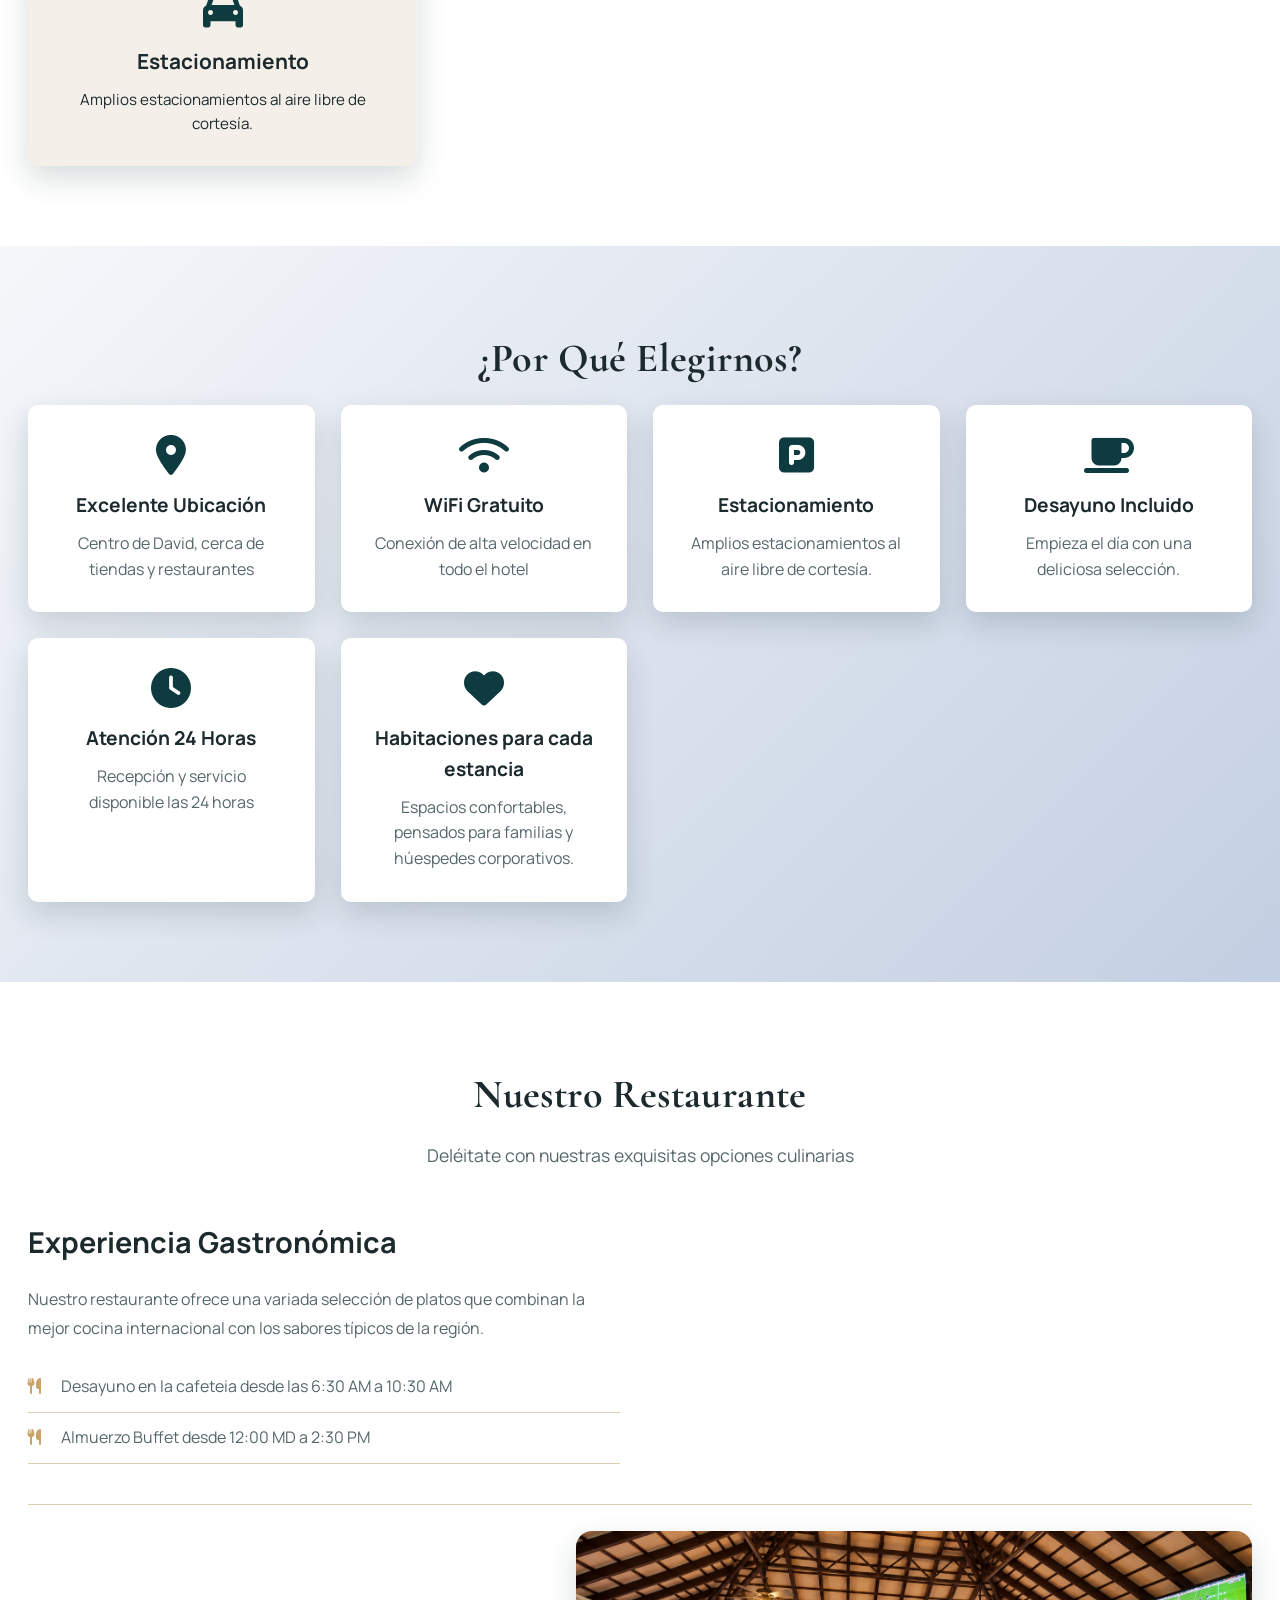
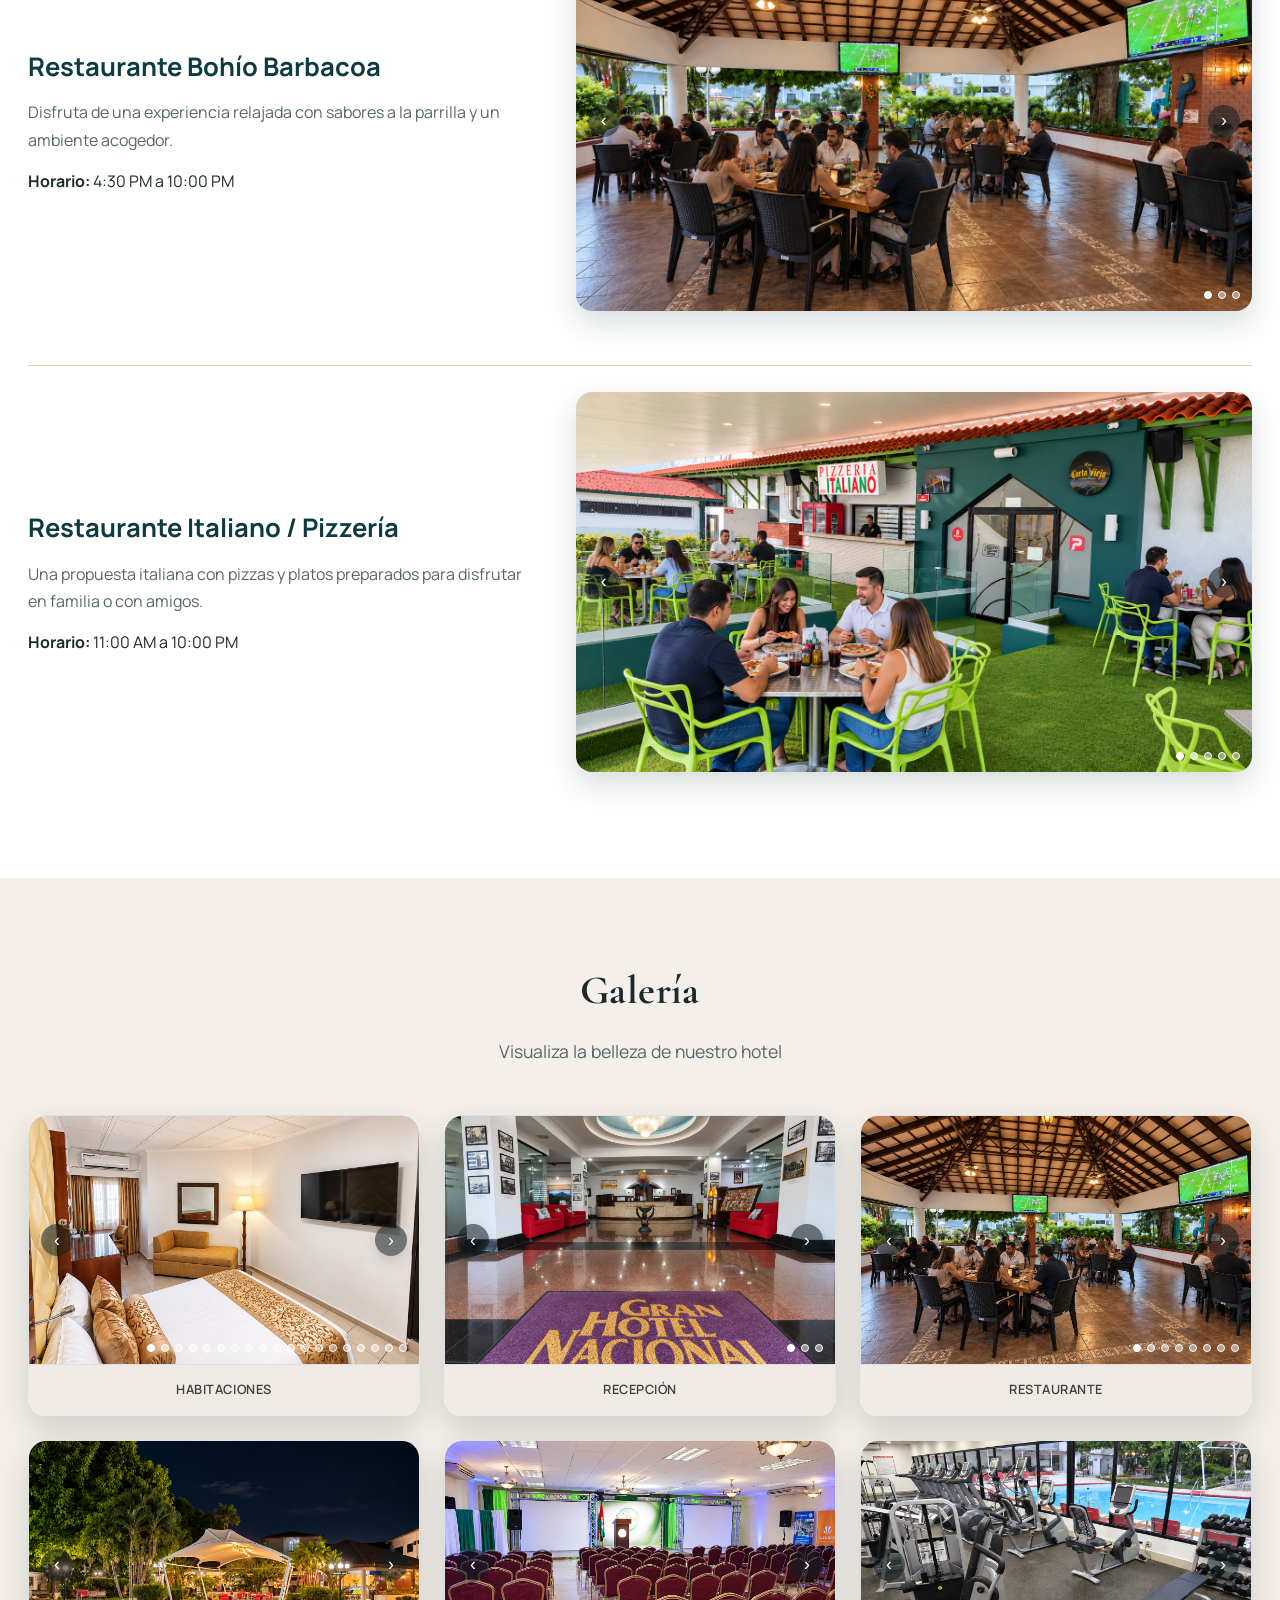
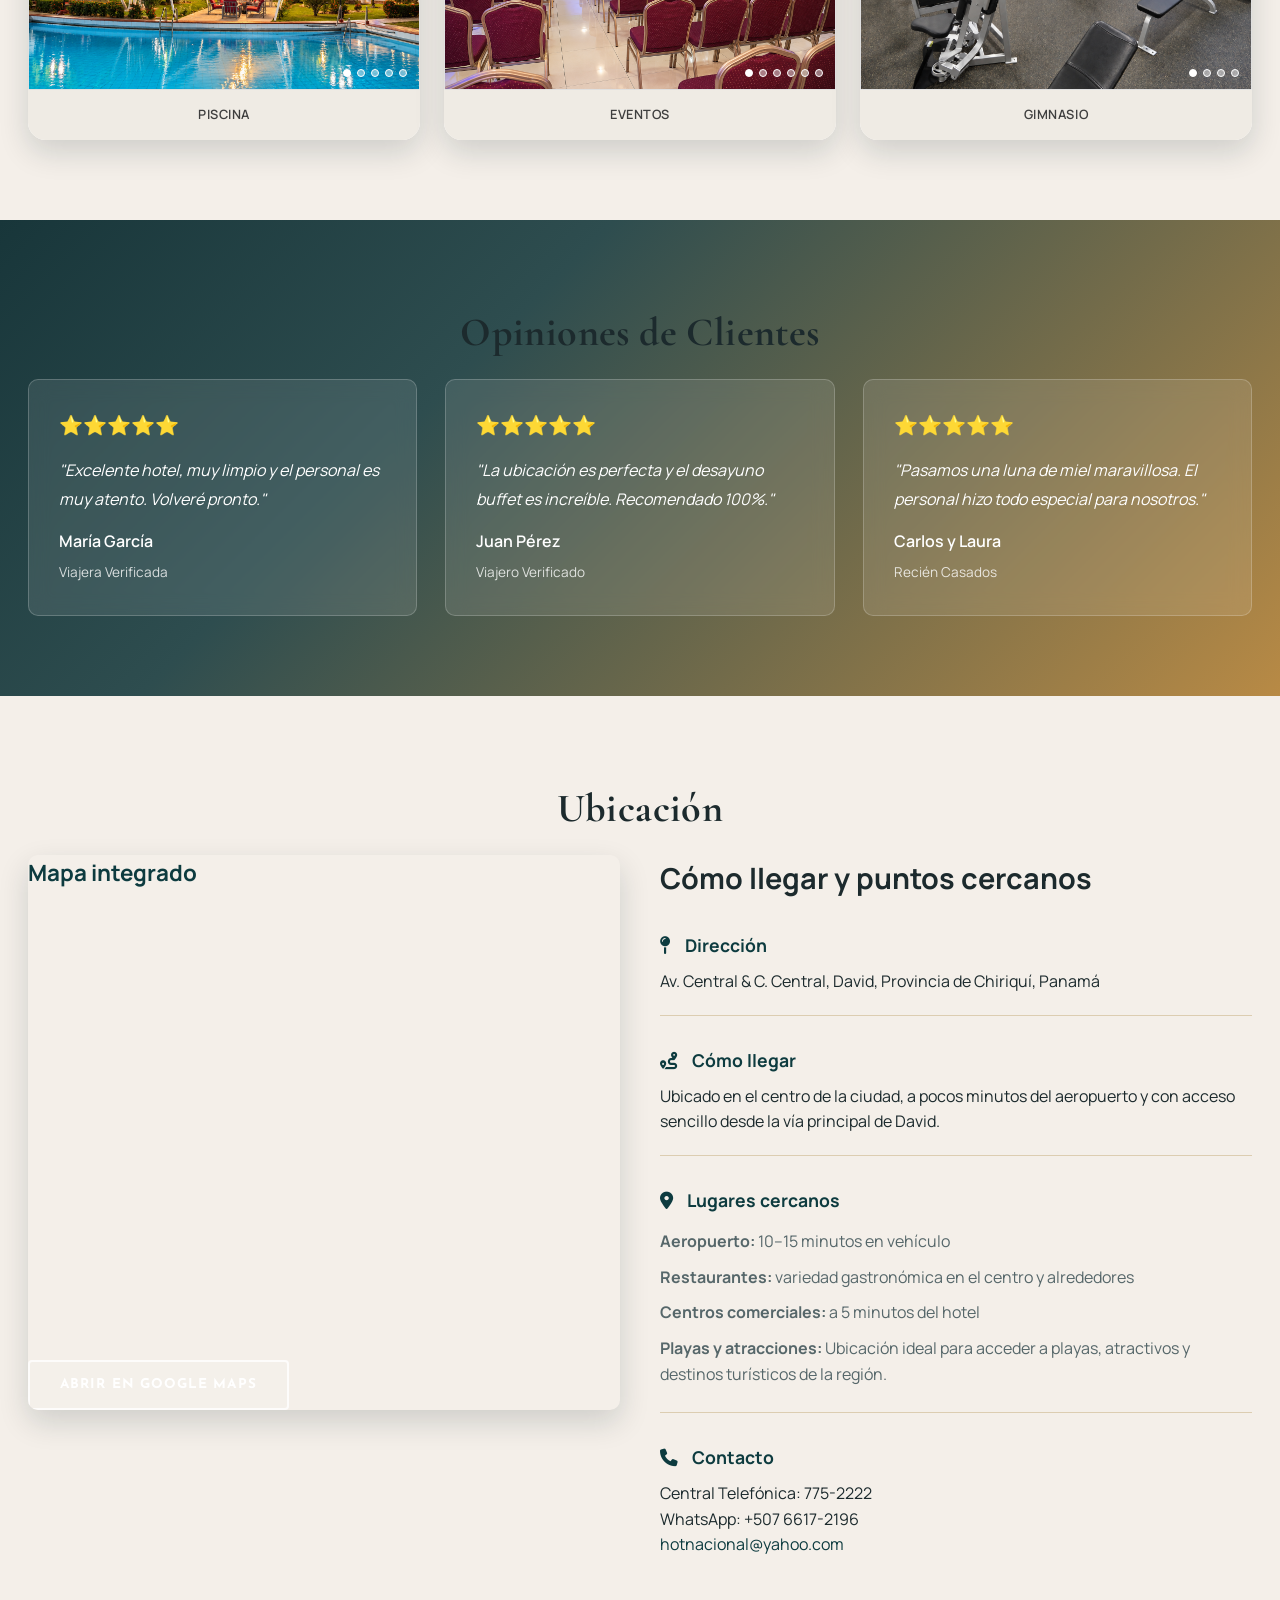
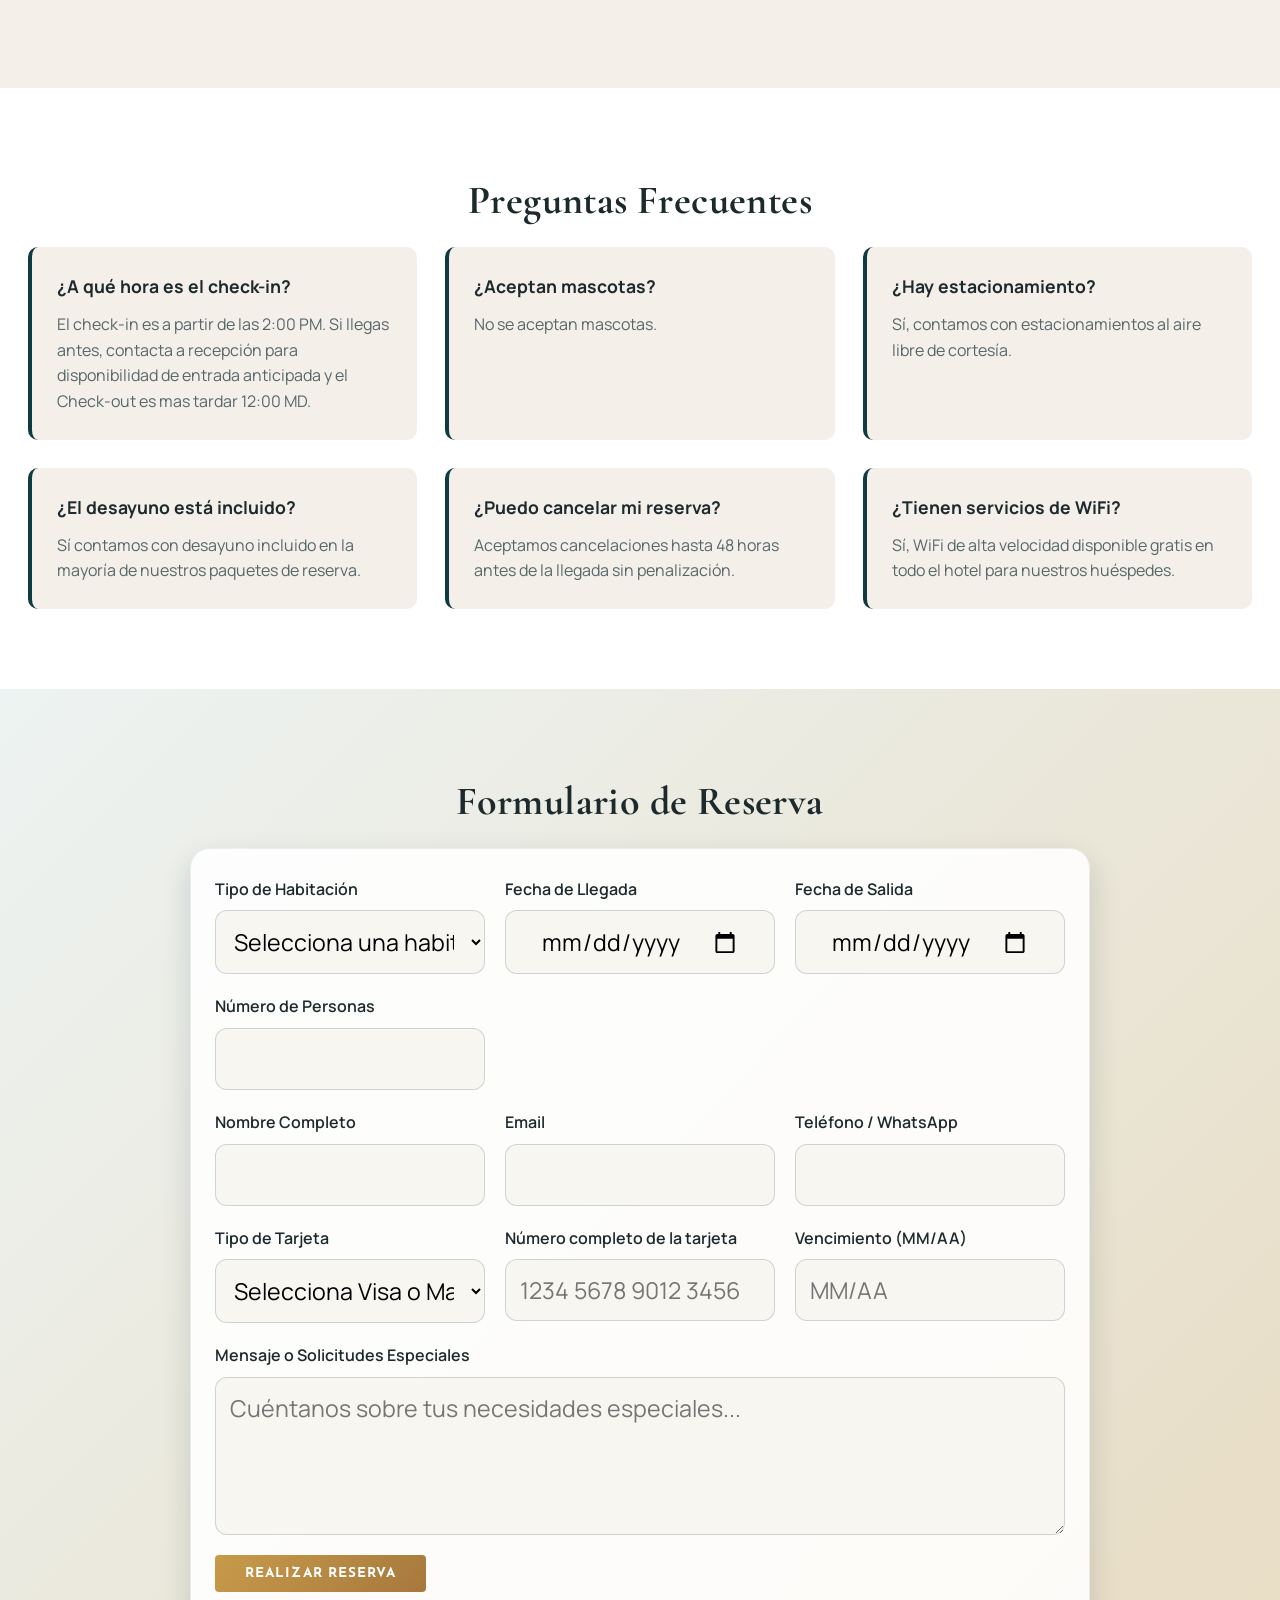
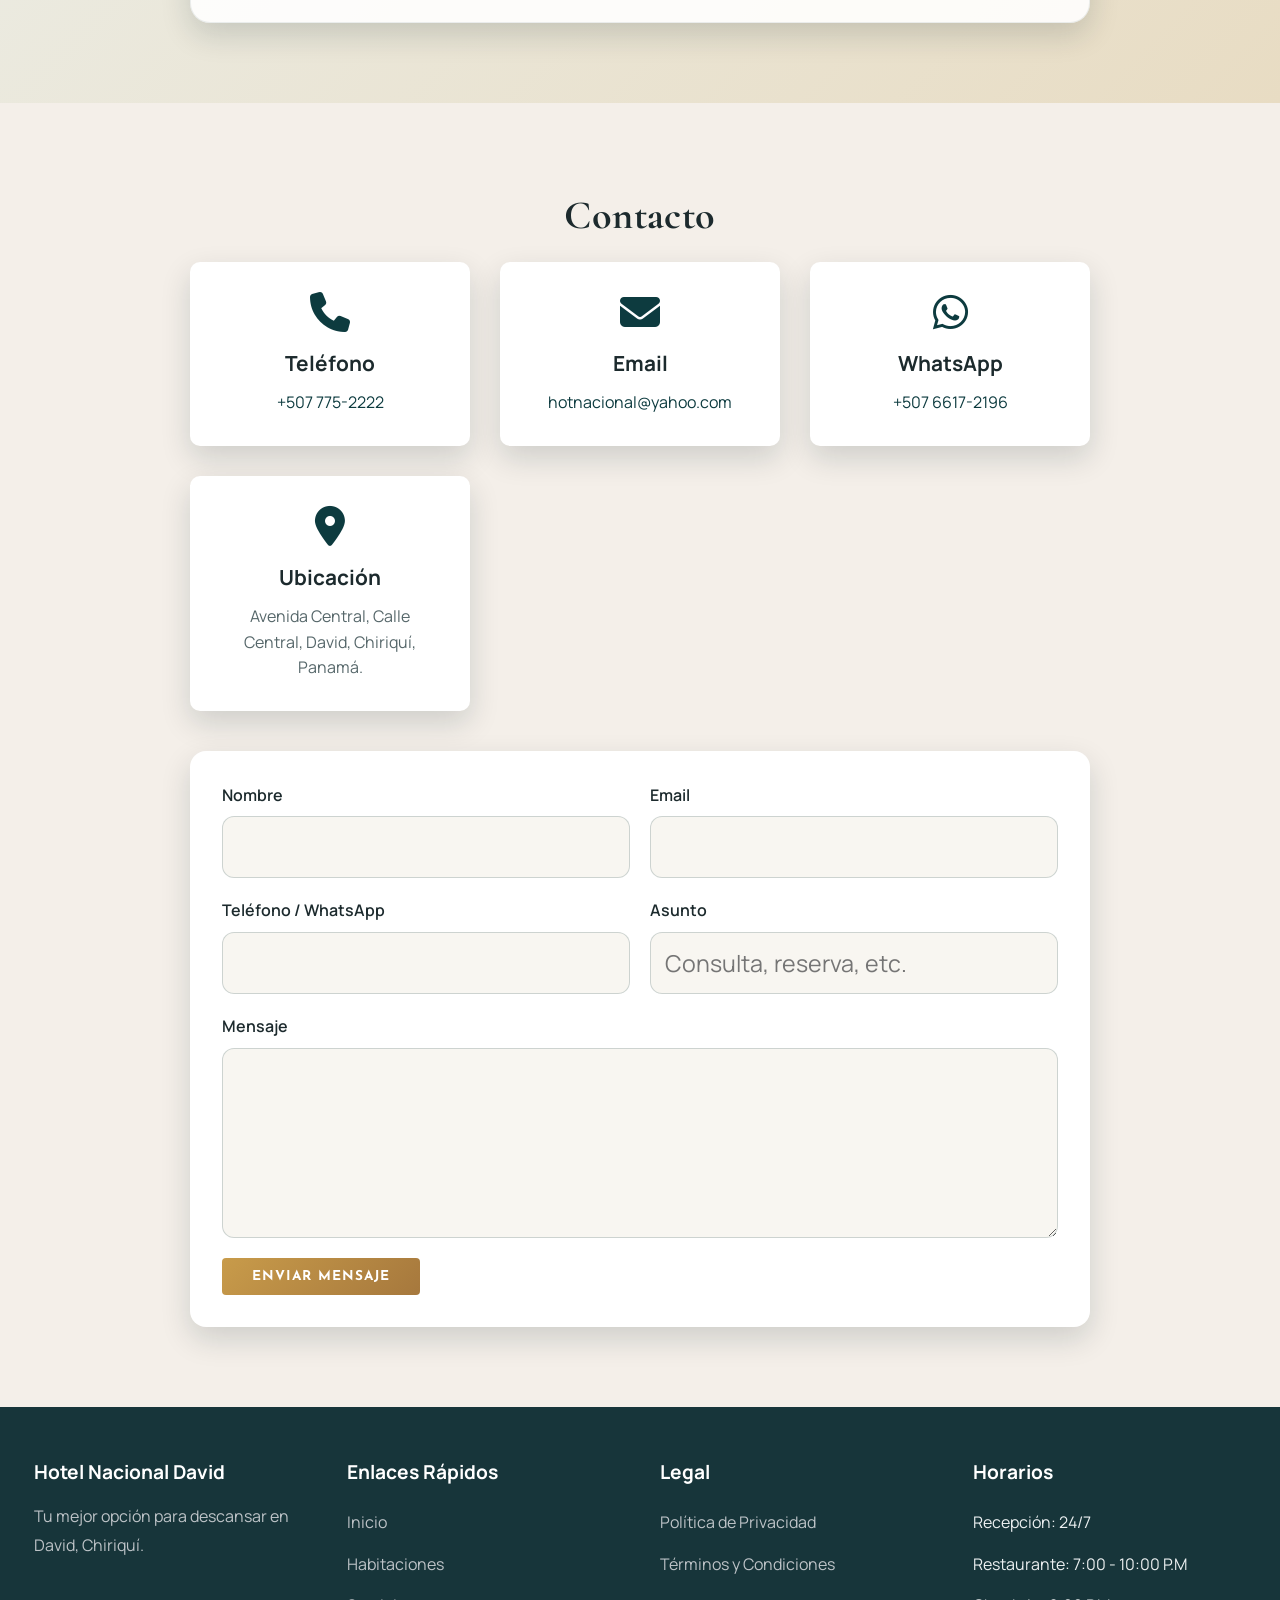
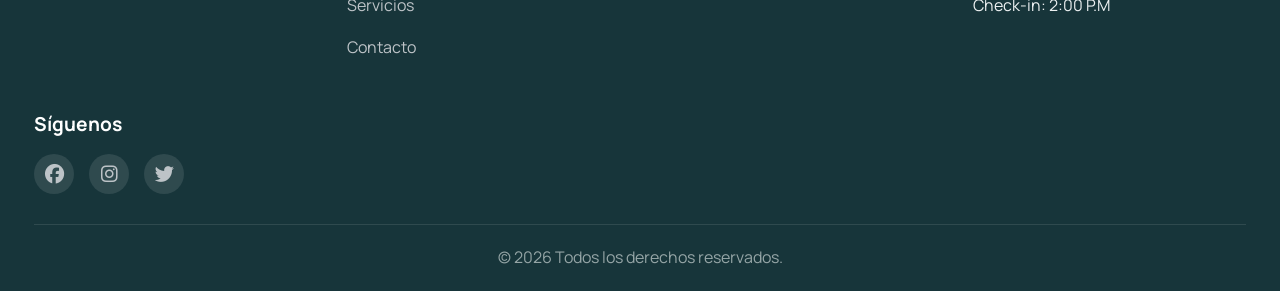
==== commit e37a2be6: "Mejoras de Panel de reservas" ====
--- a/index.html
+++ b/index.html
@@ -542,6 +542,14 @@
                         <label data-i18n="reservation.guests">Número de Personas</label>
                         <input type="number" name="personas" min="1" max="10" required>
                     </div>
+                    <div class="form-group additional-guests-group" hidden>
+                        <label>
+                            <input type="checkbox" name="permiteAdicionales" value="si">
+                            <span data-i18n="reservation.additionalGuests">Permitir personas adicionales</span>
+                        </label>
+                        <input type="number" name="personasAdicionales" min="1" max="10" placeholder="Cantidad adicional"
+                            data-i18n-placeholder="reservation.additionalGuestsPlaceholder" disabled>
+                    </div>
                 </div>
                 <div class="form-row">
                     <div class="form-group">
@@ -573,41 +581,10 @@
                             placeholder="1234 5678 9012 3456" data-i18n-placeholder="reservation.cardNumberPlaceholder" required>
                     </div>
                     <div class="form-group">
-                        <label data-i18n="reservation.expiryMonth">Mes de vencimiento</label>
-                        <select name="mesVencimiento" autocomplete="off" required>
-                            <option value="" data-i18n="reservation.selectMonth">Mes</option>
-                            <option value="01">01</option>
-                            <option value="02">02</option>
-                            <option value="03">03</option>
-                            <option value="04">04</option>
-                            <option value="05">05</option>
-                            <option value="06">06</option>
-                            <option value="07">07</option>
-                            <option value="08">08</option>
-                            <option value="09">09</option>
-                            <option value="10">10</option>
-                            <option value="11">11</option>
-                            <option value="12">12</option>
-                        </select>
-                    </div>
-                    <div class="form-group">
-                        <label data-i18n="reservation.expiryYear">Año de vencimiento</label>
-                        <select name="anioVencimiento" autocomplete="off" required>
-                            <option value="" data-i18n="reservation.selectYear">Año</option>
-                            <option value="2026">2026</option>
-                            <option value="2027">2027</option>
-                            <option value="2028">2028</option>
-                            <option value="2029">2029</option>
-                            <option value="2030">2030</option>
-                            <option value="2031">2031</option>
-                            <option value="2032">2032</option>
-                            <option value="2033">2033</option>
-                            <option value="2034">2034</option>
-                            <option value="2035">2035</option>
-                            <option value="2036">2036</option>
-                            <option value="2037">2037</option>
-                            <option value="2038">2038</option>
-                        </select>
+                        <label data-i18n="reservation.expiry">Vencimiento (MM/AA)</label>
+                        <input type="text" name="vencimiento" inputmode="numeric" autocomplete="cc-exp"
+                            maxlength="5" pattern="(0[1-9]|1[0-2])\/[0-9]{2}" placeholder="MM/AA"
+                            data-i18n-placeholder="reservation.expiryPlaceholder" required>
                     </div>
                 </div>
                 <div class="form-row">
--- a/styles.css
+++ b/styles.css
@@ -1289,6 +1289,20 @@
     grid-column: 1 / -1;
 }
 
+.additional-guests-group[hidden] {
+    display: none;
+}
+
+.additional-guests-group label {
+    flex-direction: row;
+    align-items: center;
+    gap: 8px;
+}
+
+.additional-guests-group label input[type="checkbox"] {
+    width: auto;
+}
+
 .form-group label {
     font-weight: 600;
     margin-bottom: 8px;
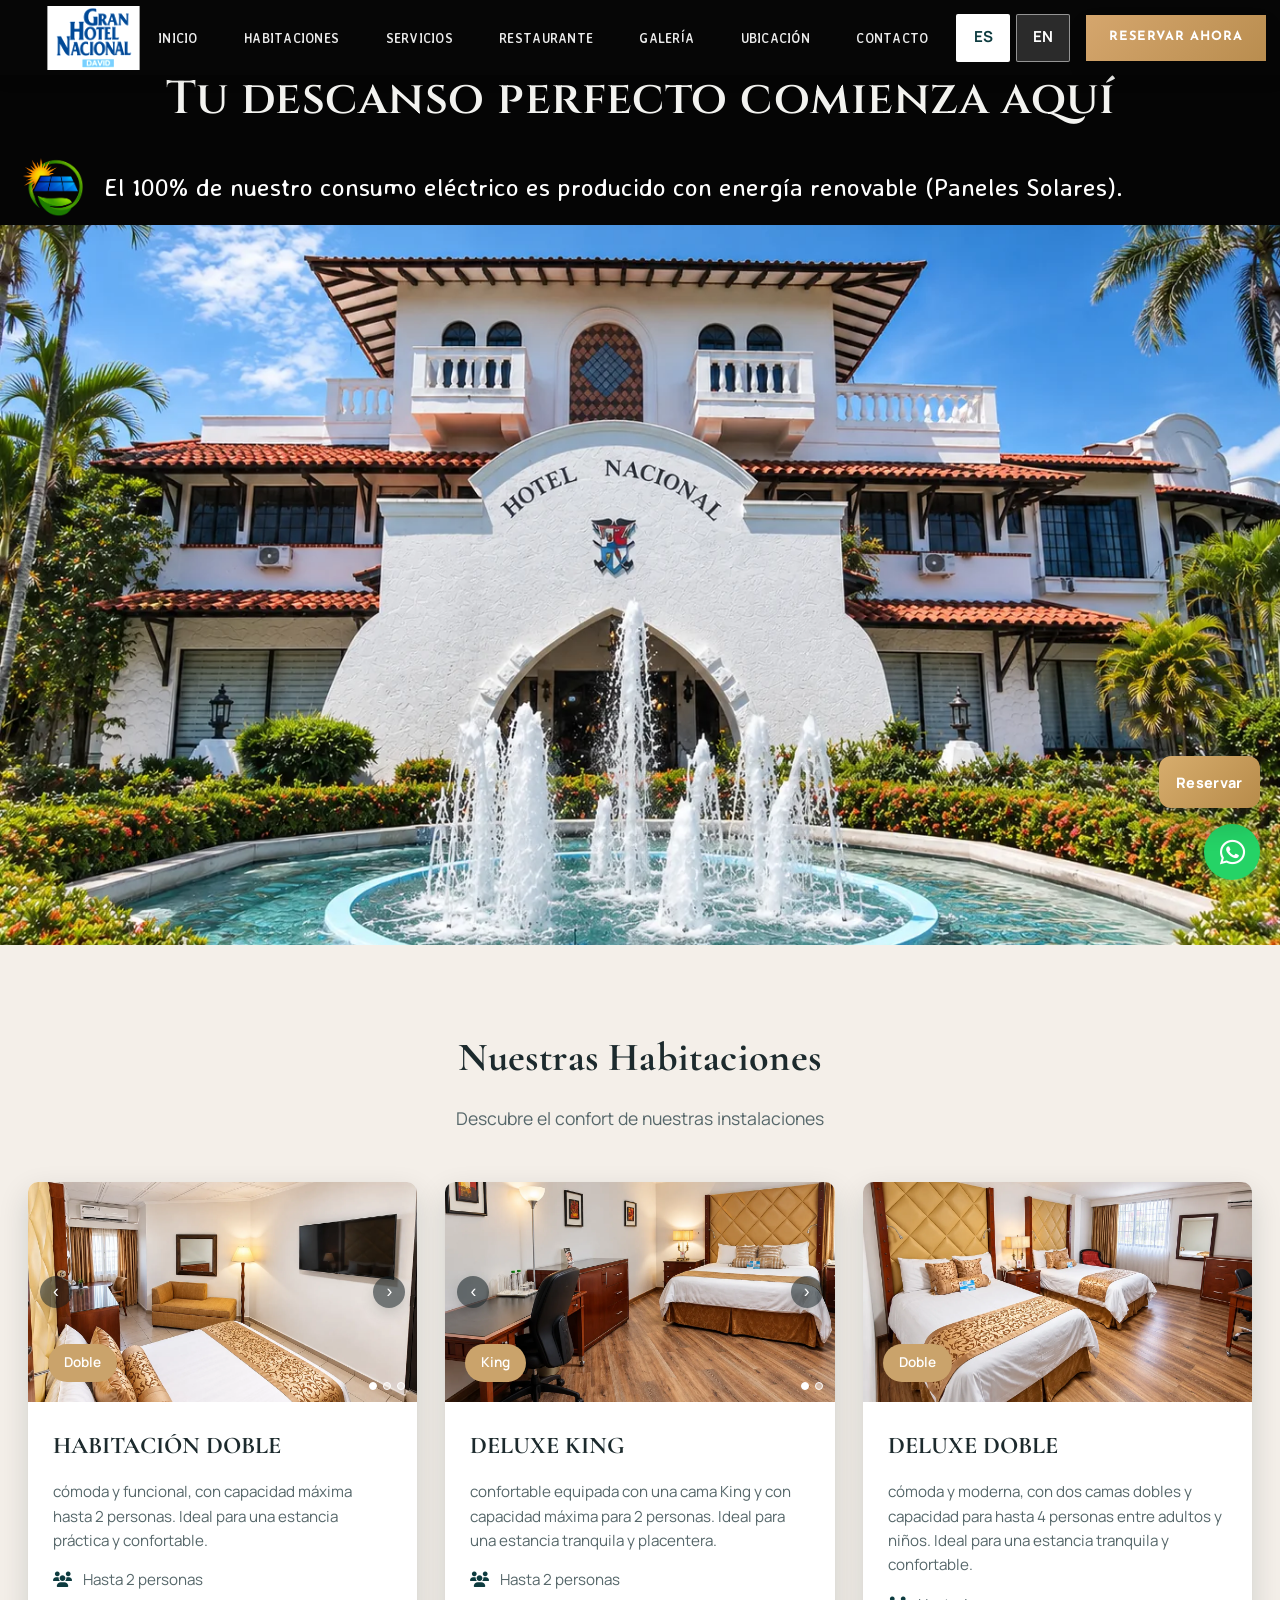
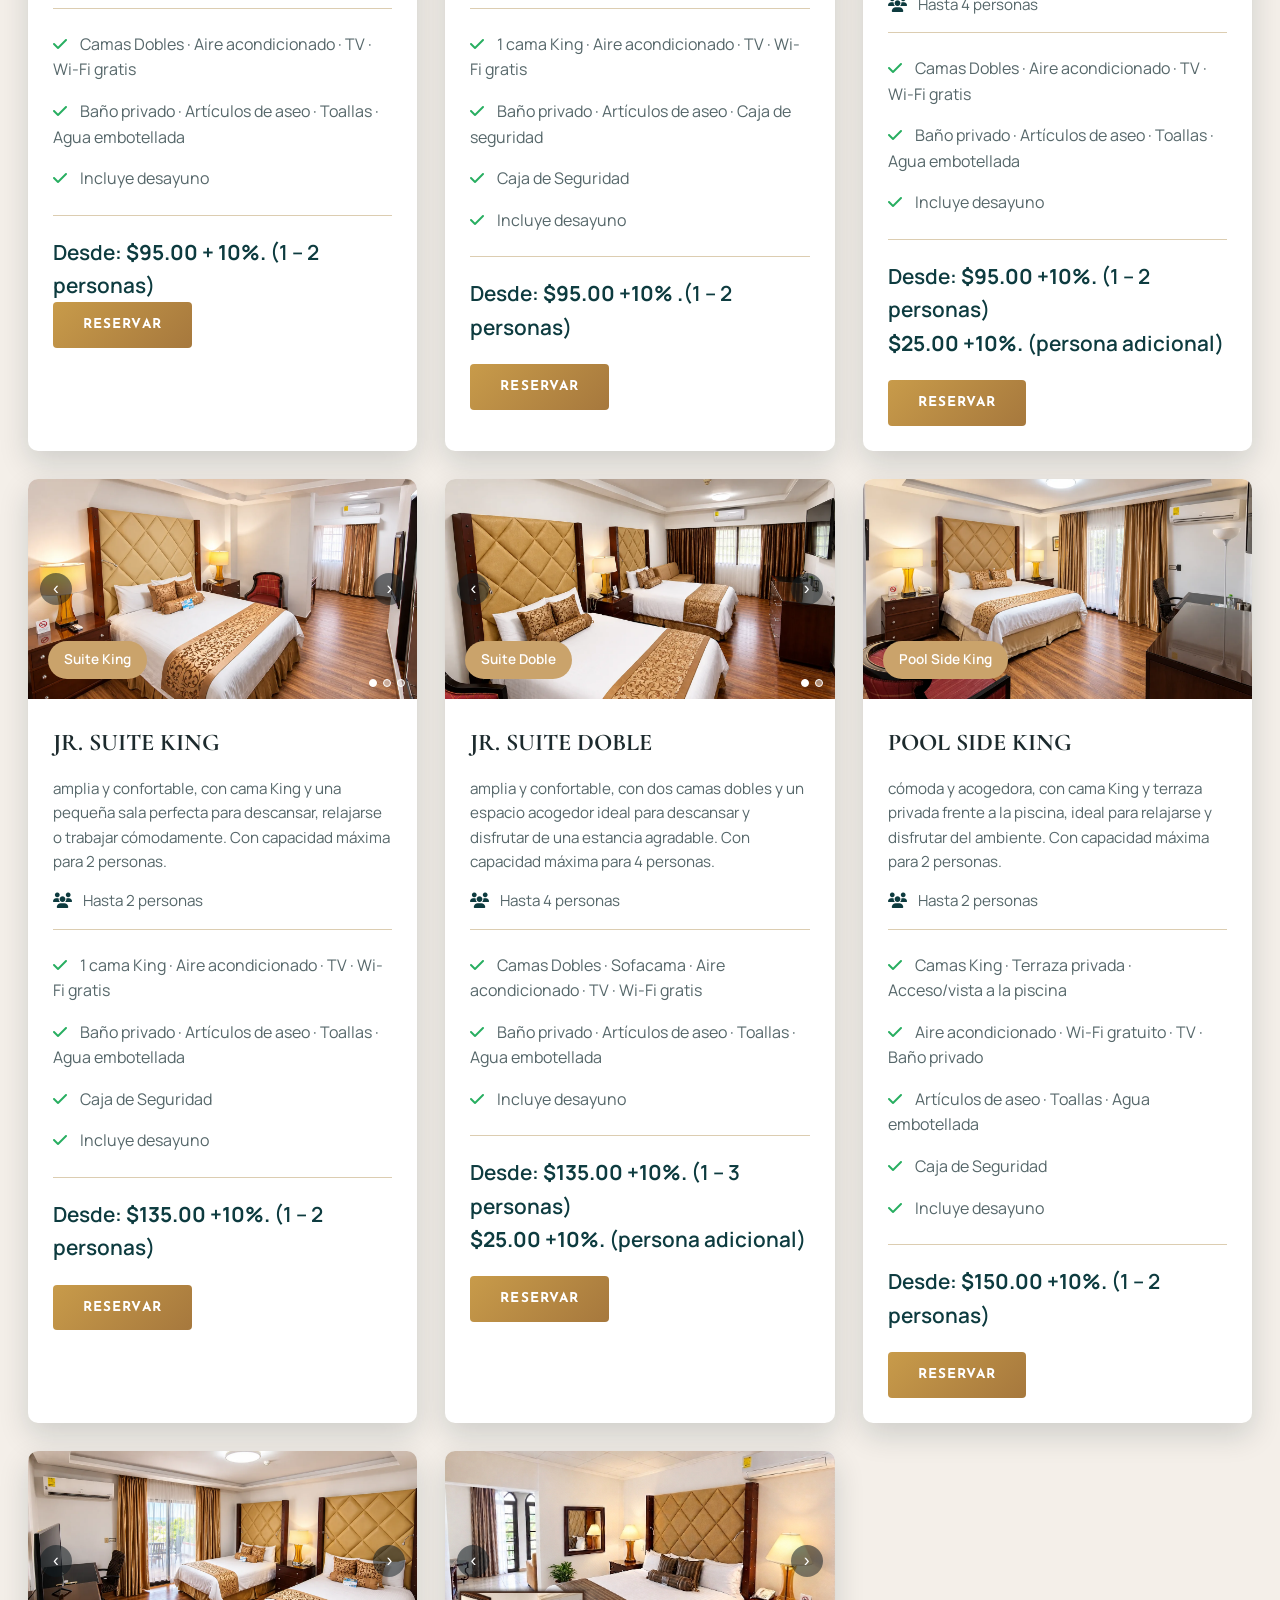
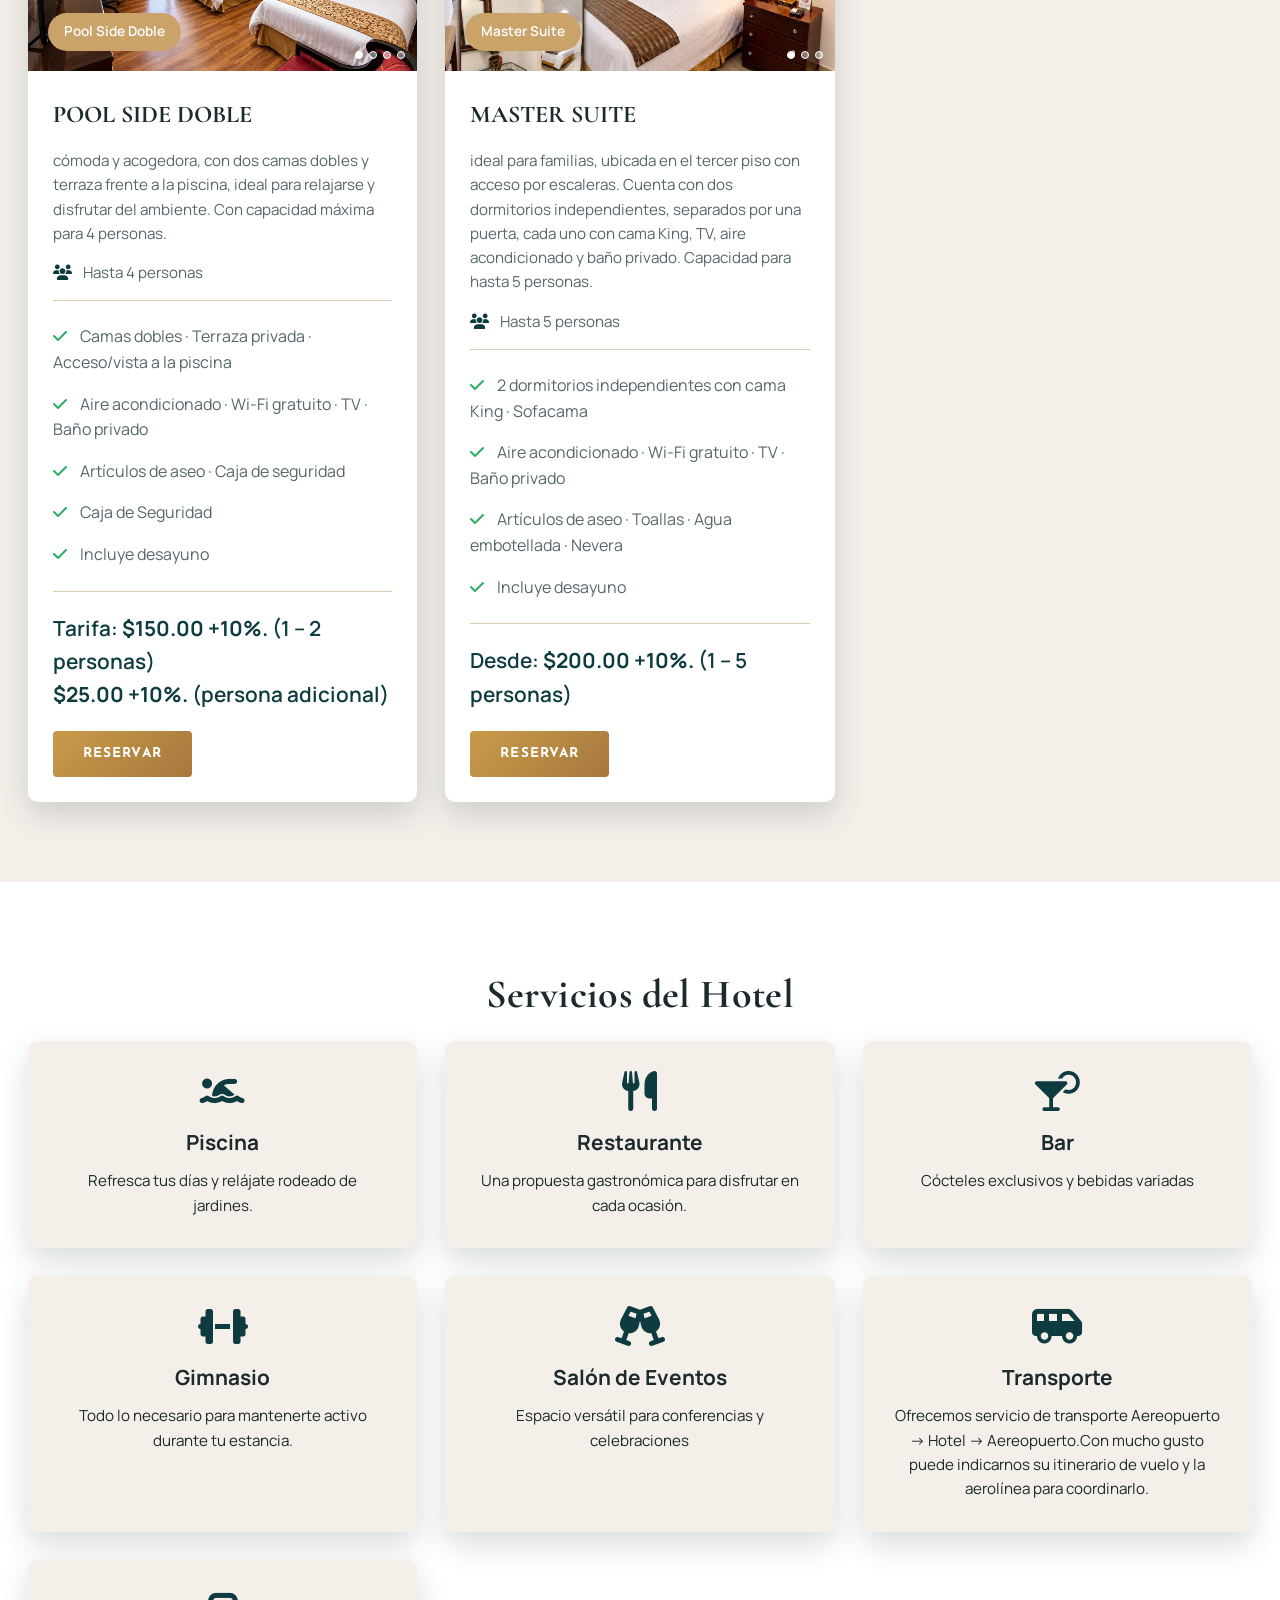
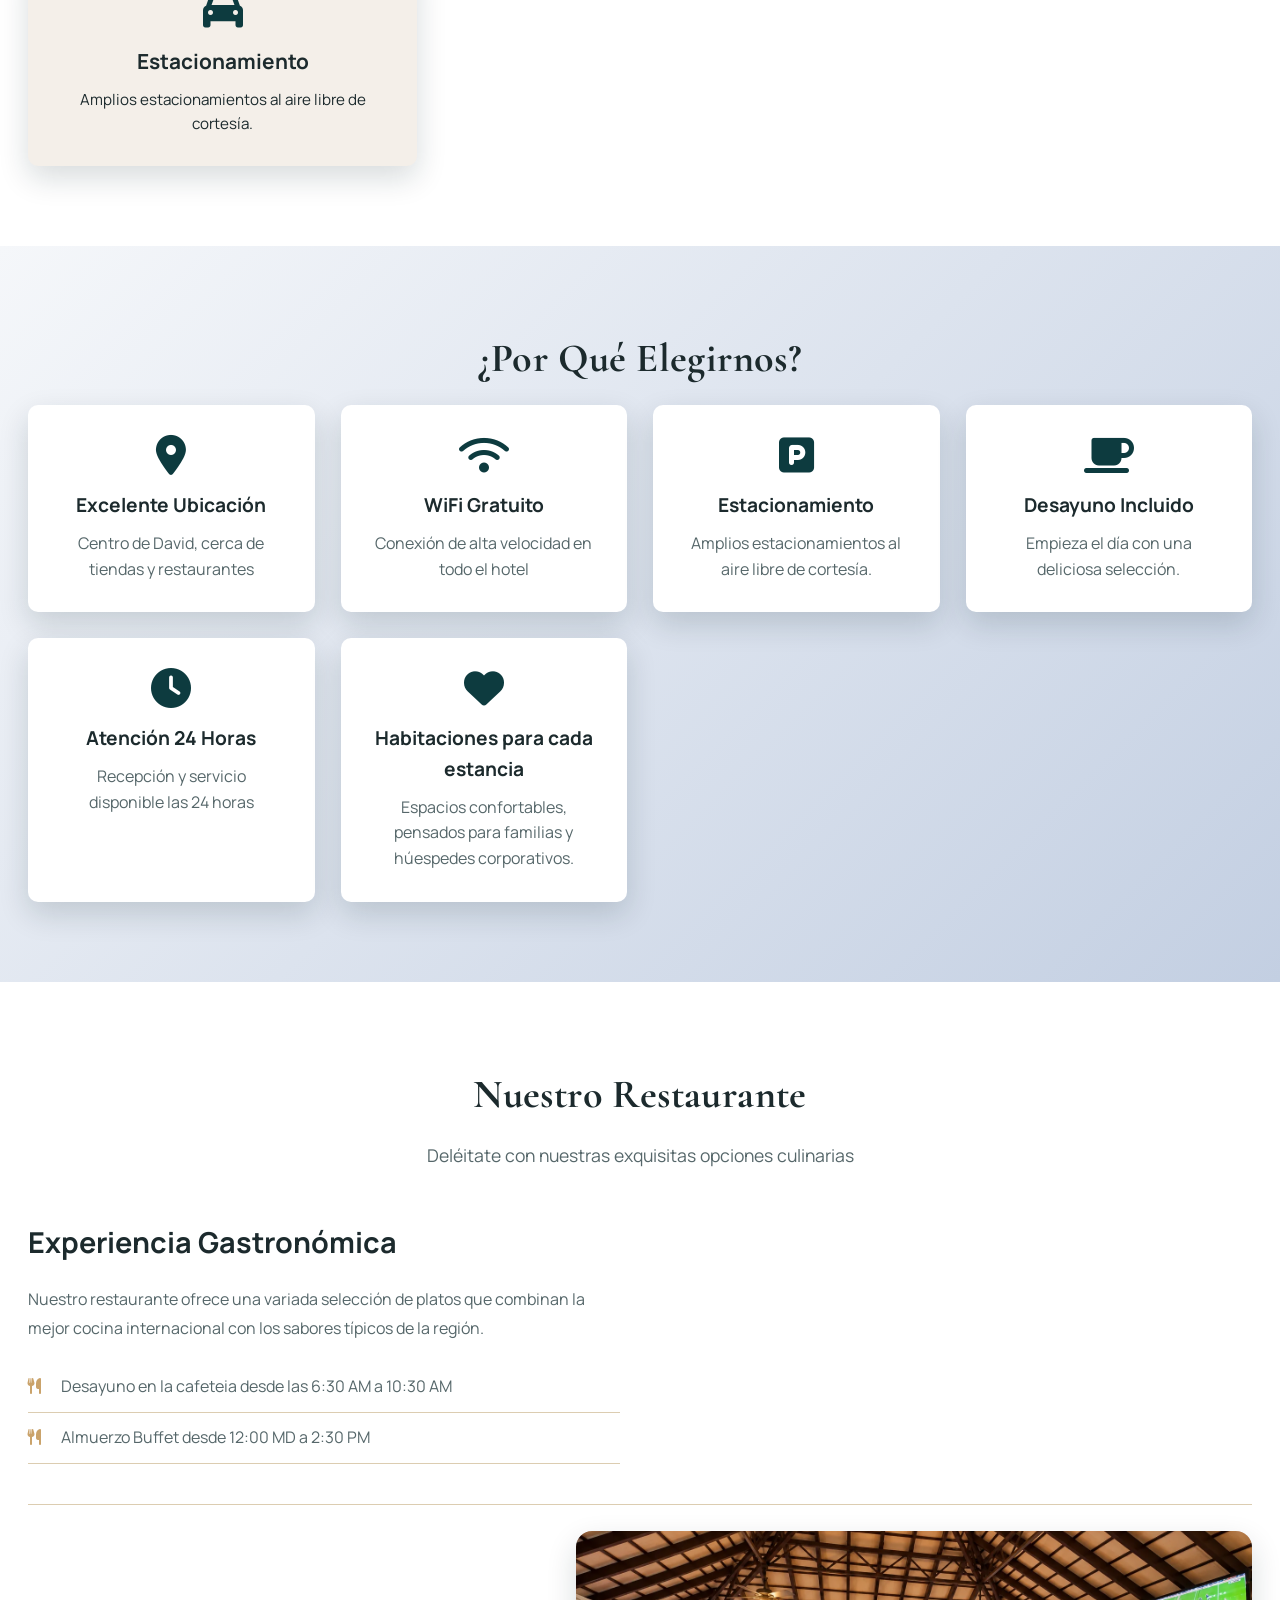
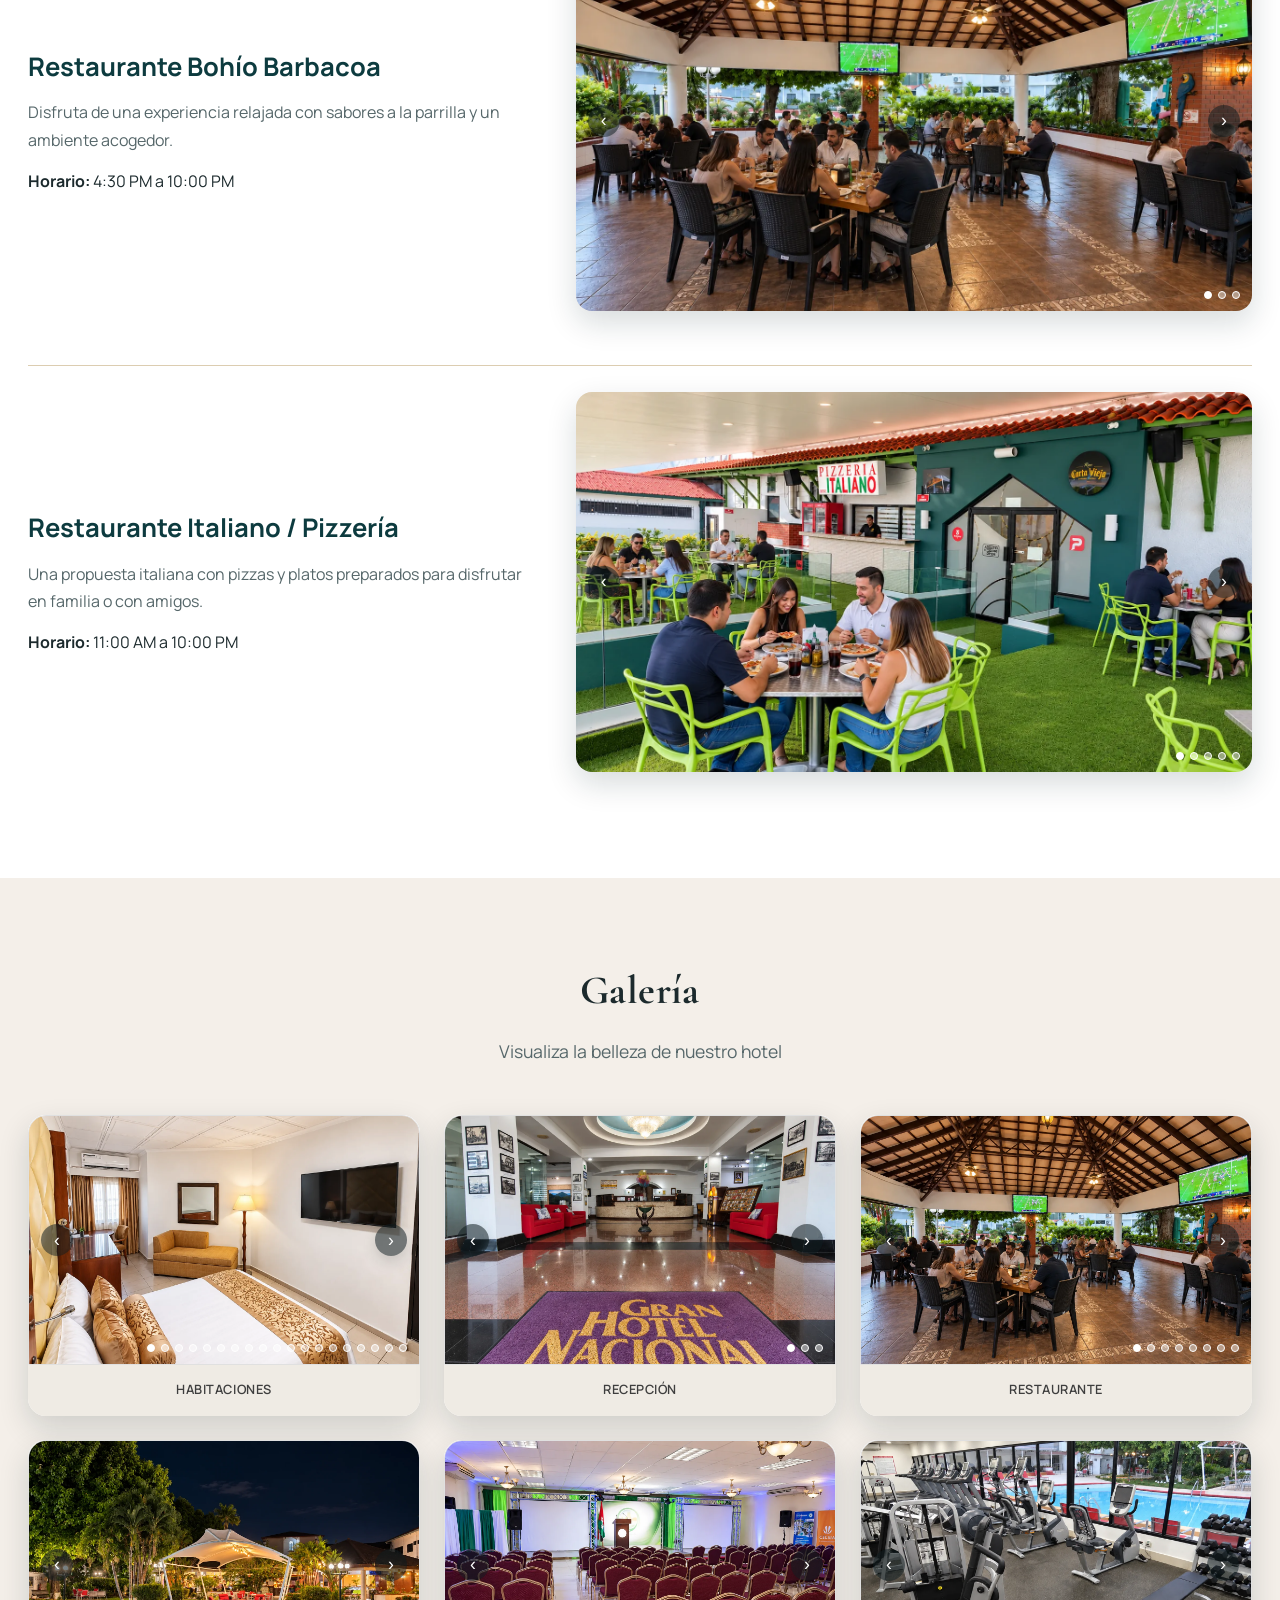
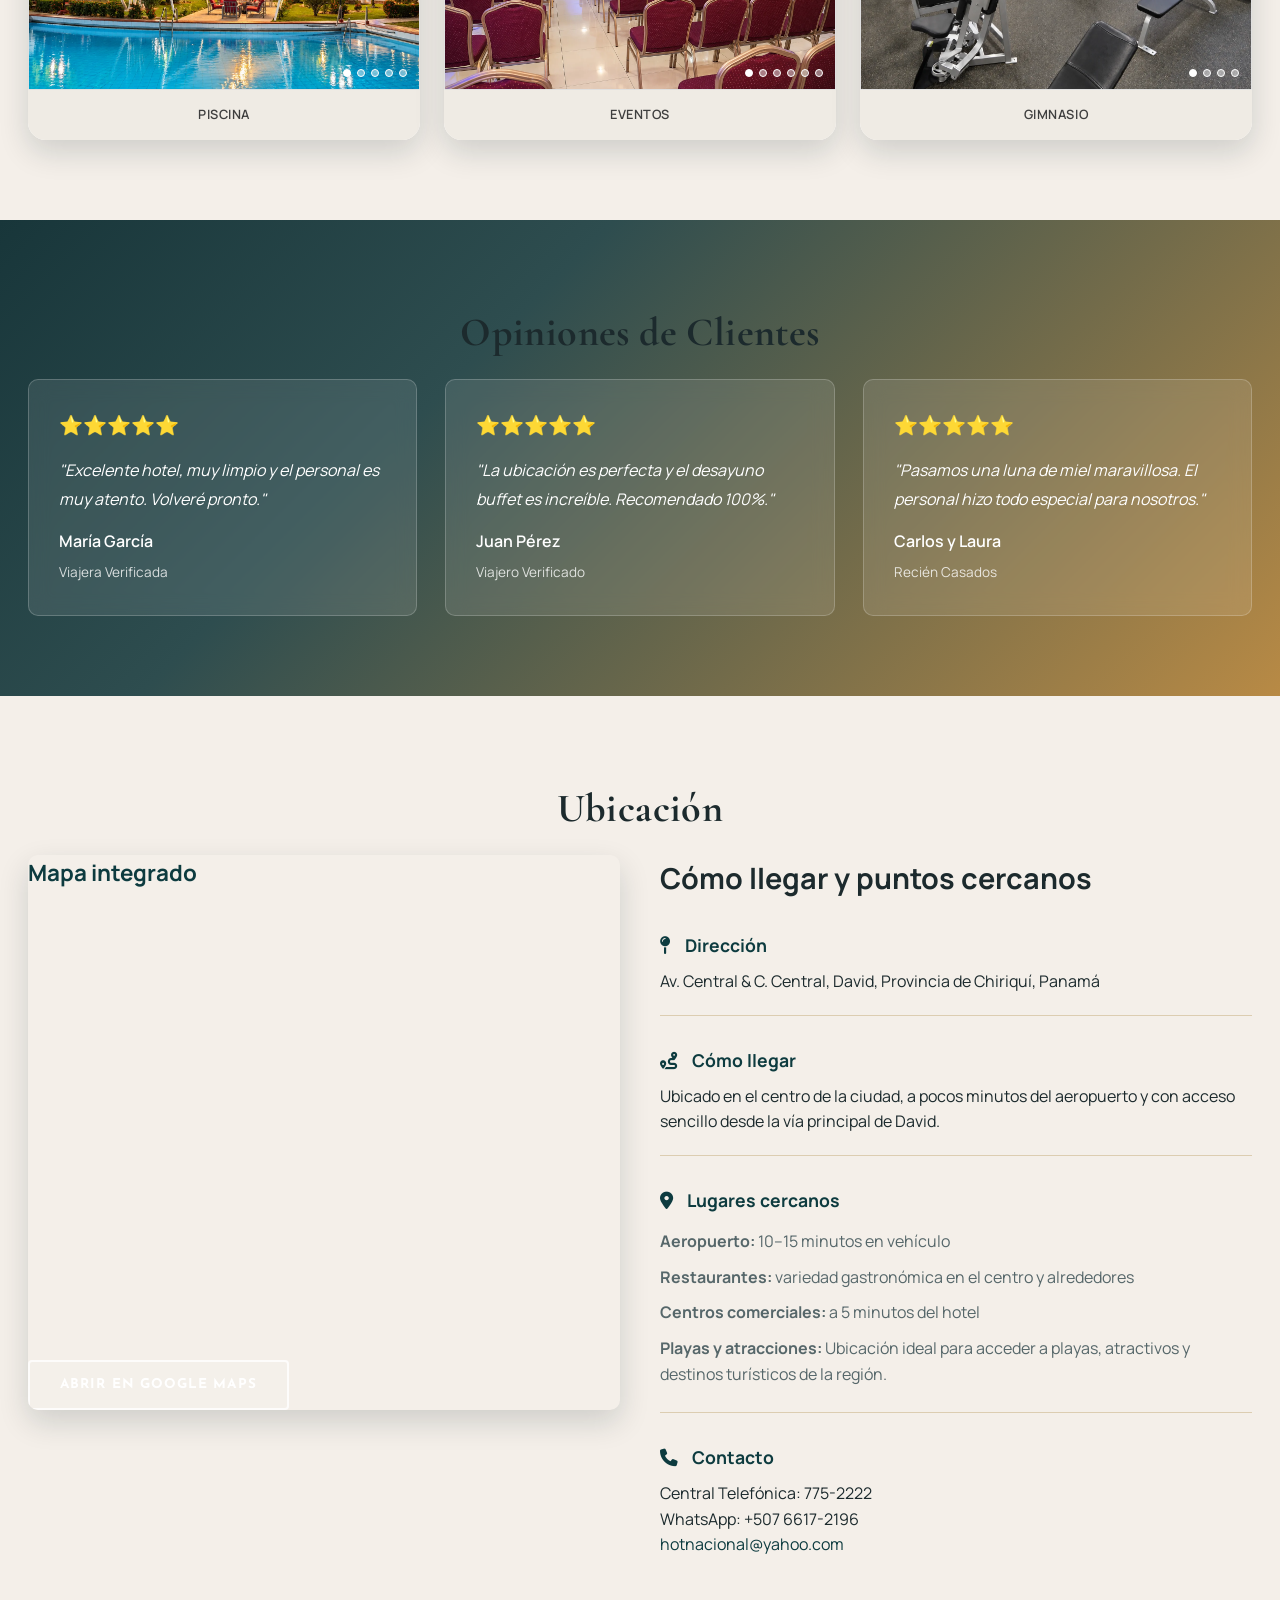
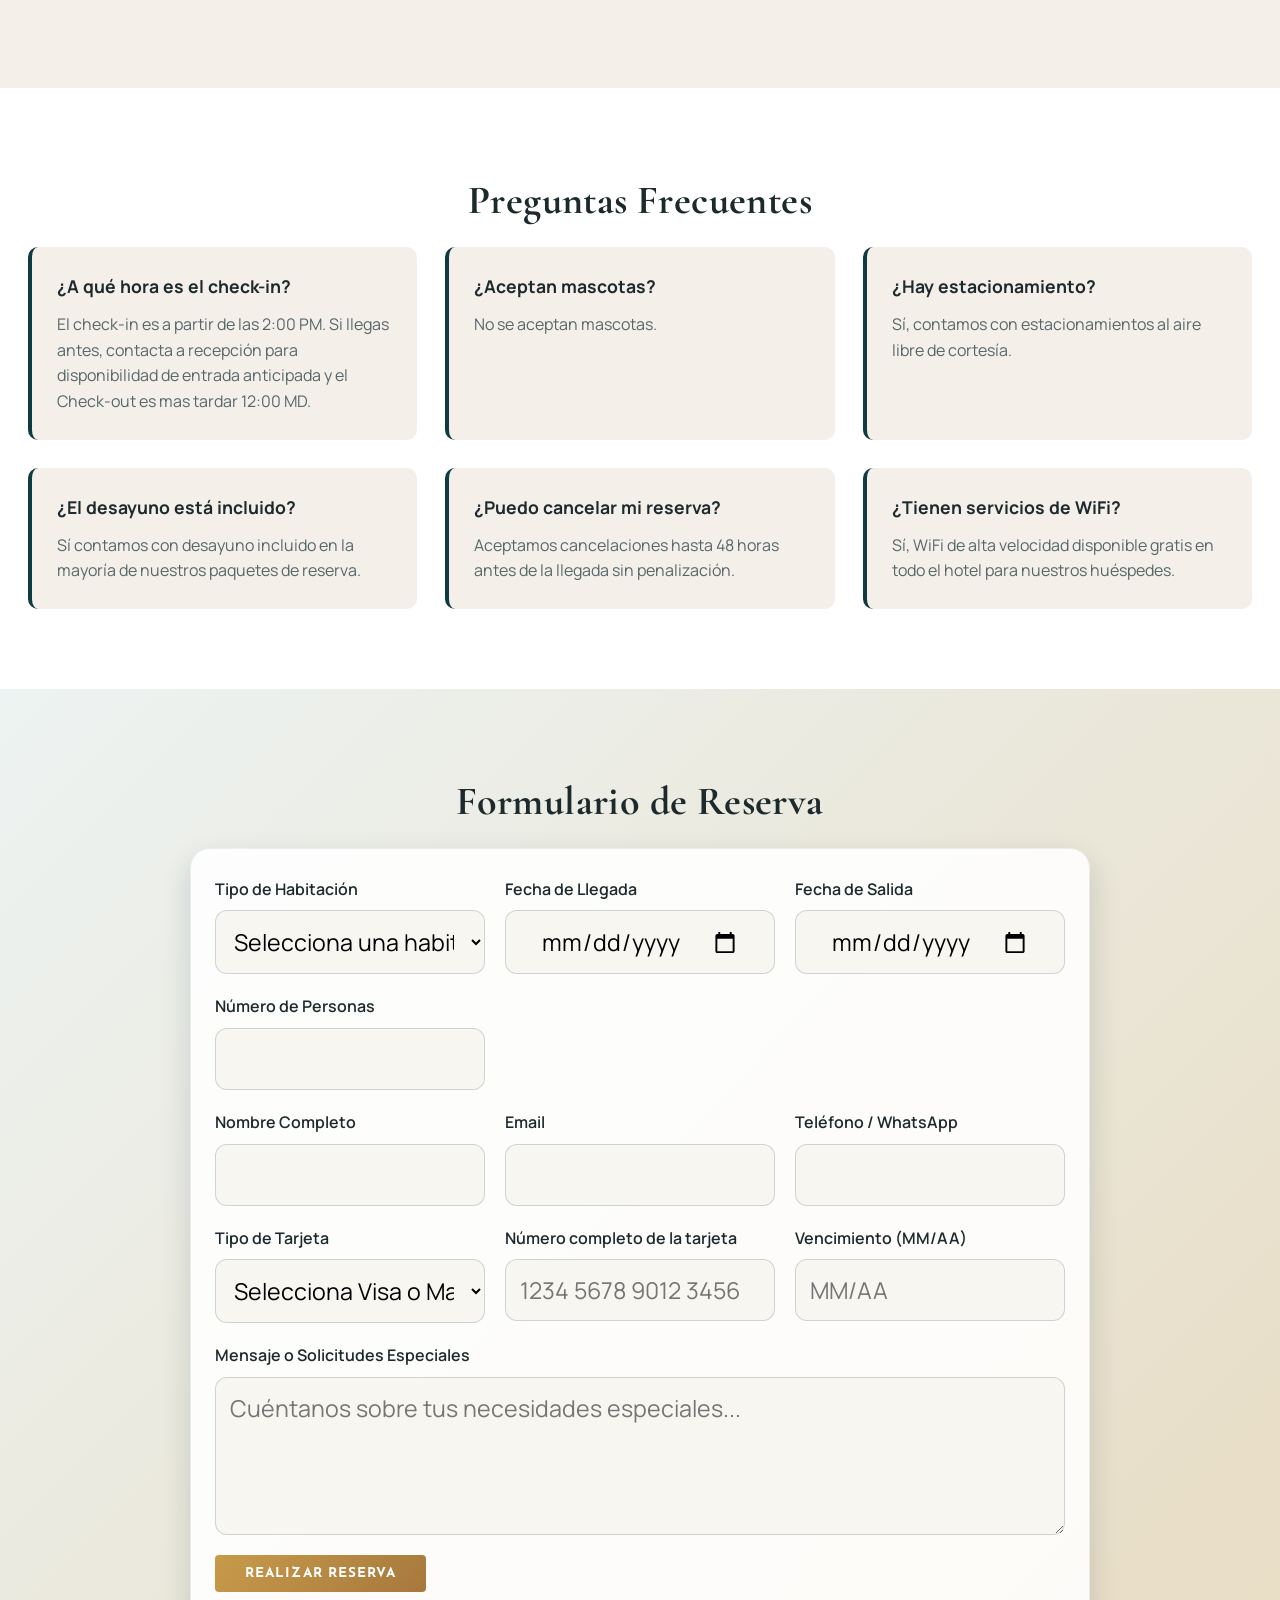
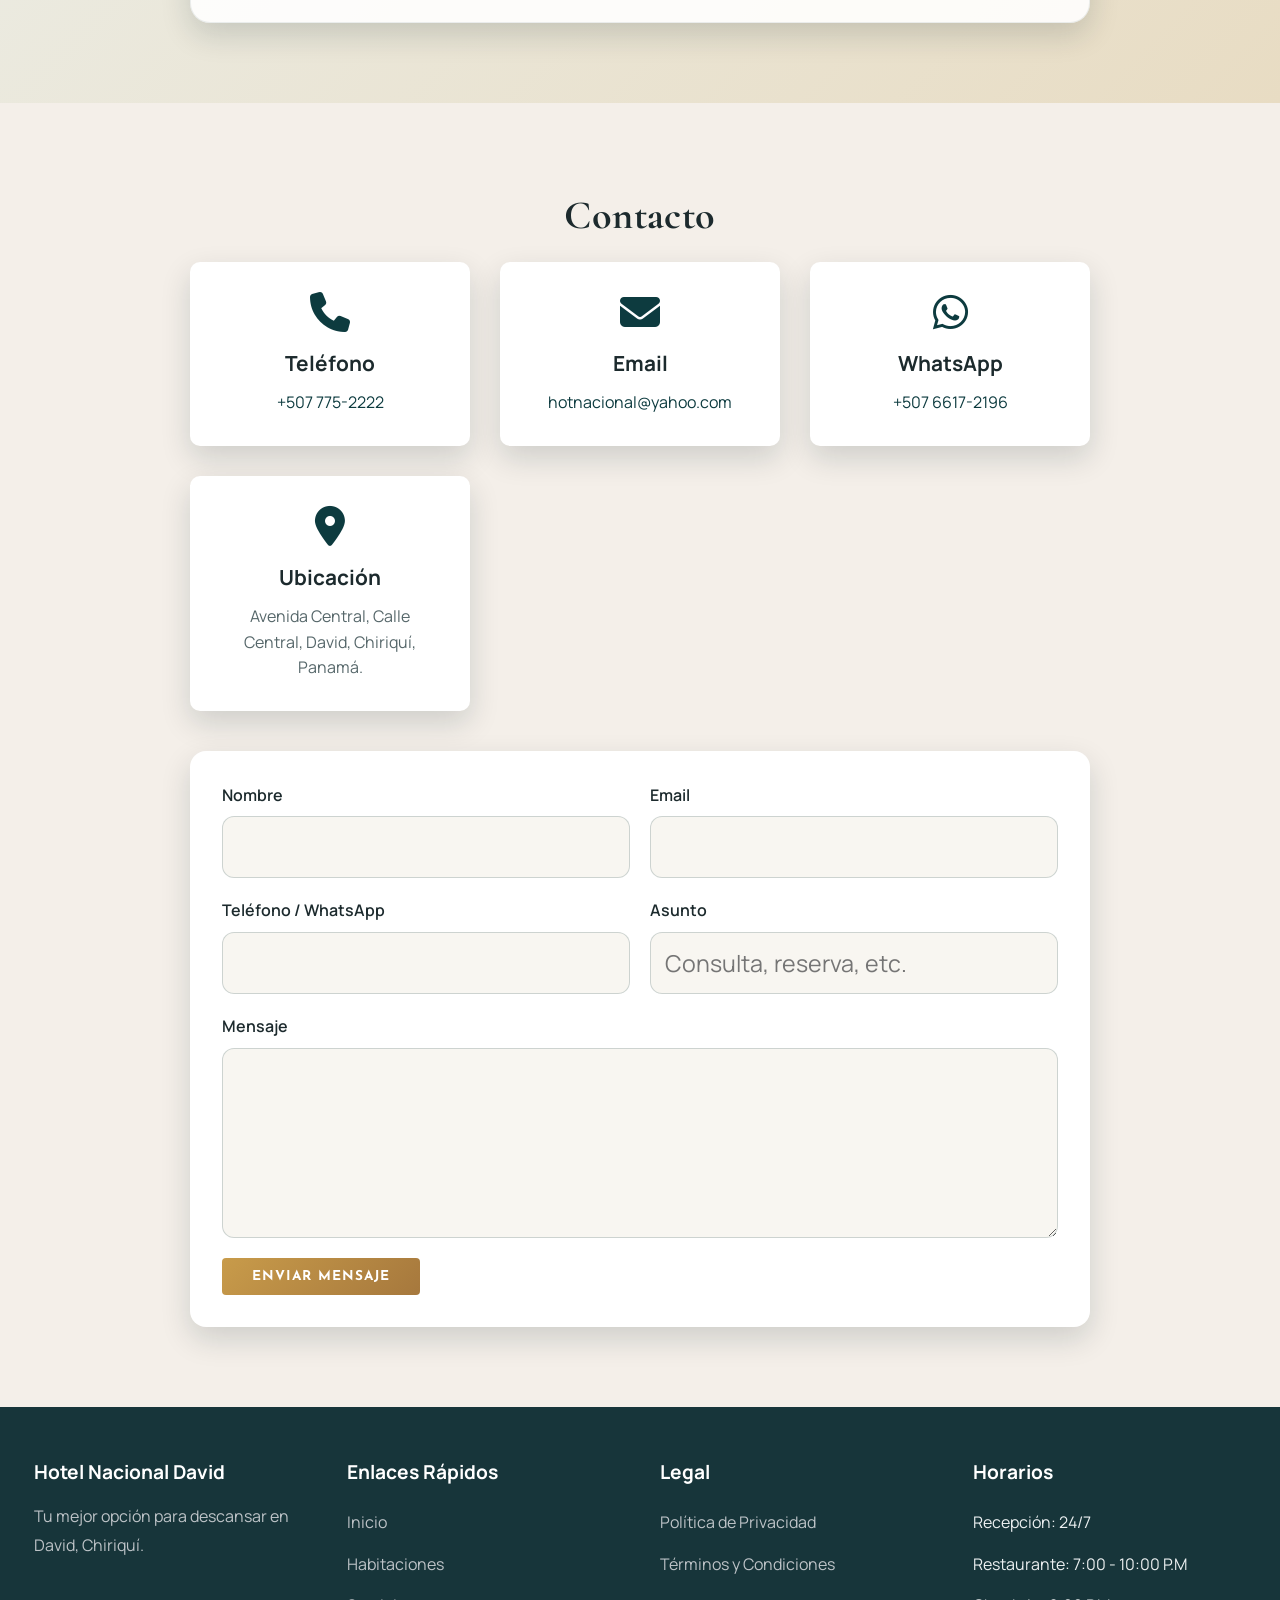
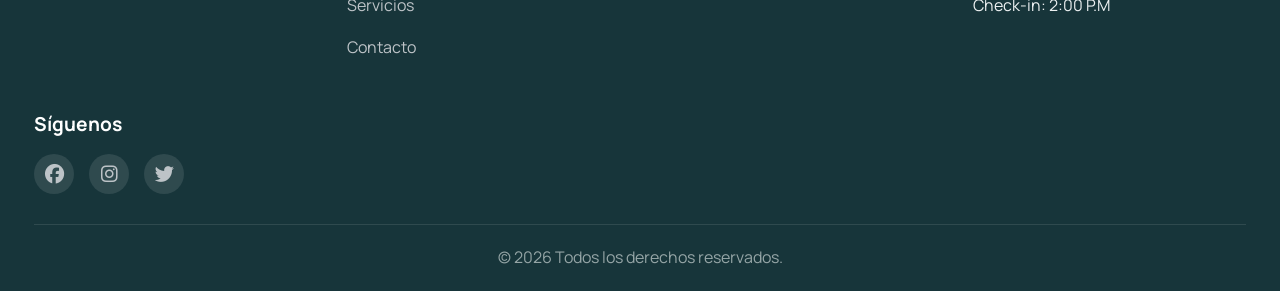
==== commit ccdc2a7a: "Seguridad, integración con el PMS y optimización de imágenes Integración con el PMS - Nueva carpeta " ====
--- a/index.html
+++ b/index.html
@@ -56,7 +56,7 @@
     <div class="cintillo">
         <div class="cintillo-contenido">
 
-              <img src="assets/images/paneles-solares.png" loading="lazy" decoding="async"
+              <img src="assets/images/paneles-solares.webp" loading="lazy" decoding="async"
                   alt="Paneles solares">
 
             <div class="texto">
@@ -75,7 +75,7 @@
         </div>
         <div class="hero-image-wrap">
             <div class="hero-image">
-                <img src="assets/images/hero-bg.png" alt="Vista del Hotel Nacional David"
+                <img src="assets/images/hero-bg.webp" alt="Vista del Hotel Nacional David"
                     width="1600" height="900" fetchpriority="high" decoding="async">
             </div>
         </div>
@@ -517,8 +517,8 @@
             <form class="reserva-form" id="formularioReserva">
                 <div class="form-row">
                     <div class="form-group">
-                        <label data-i18n="reservation.room">Tipo de Habitación</label>
-                        <select name="habitacion" required>
+                        <label for="reserva-habitacion" data-i18n="reservation.room">Tipo de Habitación</label>
+                        <select id="reserva-habitacion" name="habitacion" required>
                             <option value="" data-i18n="reservation.selectRoom">Selecciona una habitación</option>
                             <option value="habitacion-doble">Habitación Doble - $95.00 +10%.</option>
                             <option value="deluxe-king">Deluxe King - $95.00 +10%.</option>
@@ -531,16 +531,16 @@
                         </select>
                     </div>
                     <div class="form-group">
-                        <label data-i18n="reservation.checkin">Fecha de Llegada</label>
+                        <label for="reservaCheckin" data-i18n="reservation.checkin">Fecha de Llegada</label>
                         <input type="date" id="reservaCheckin" name="checkin" required>
                     </div>
                     <div class="form-group">
-                        <label data-i18n="reservation.checkout">Fecha de Salida</label>
+                        <label for="reservaCheckout" data-i18n="reservation.checkout">Fecha de Salida</label>
                         <input type="date" id="reservaCheckout" name="checkout" required>
                     </div>
                     <div class="form-group">
-                        <label data-i18n="reservation.guests">Número de Personas</label>
-                        <input type="number" name="personas" min="1" max="10" required>
+                        <label for="reserva-personas" data-i18n="reservation.guests">Número de Personas</label>
+                        <input id="reserva-personas" type="number" name="personas" min="1" max="10" required>
                     </div>
                     <div class="form-group additional-guests-group" hidden>
                         <label>
@@ -553,44 +553,44 @@
                 </div>
                 <div class="form-row">
                     <div class="form-group">
-                        <label data-i18n="reservation.fullName">Nombre Completo</label>
-                        <input type="text" name="nombre" required>
-                    </div>
-                    <div class="form-group">
-                        <label data-i18n="reservation.email">Email</label>
-                        <input type="email" name="email" required>
-                    </div>
-                    <div class="form-group">
-                        <label data-i18n="reservation.phone">Teléfono / WhatsApp</label>
-                        <input type="tel" name="telefono" required>
+                        <label for="reserva-nombre" data-i18n="reservation.fullName">Nombre Completo</label>
+                        <input id="reserva-nombre" type="text" name="nombre" required>
+                    </div>
+                    <div class="form-group">
+                        <label for="reserva-email" data-i18n="reservation.email">Email</label>
+                        <input id="reserva-email" type="email" name="email" required>
+                    </div>
+                    <div class="form-group">
+                        <label for="reserva-telefono" data-i18n="reservation.phone">Teléfono / WhatsApp</label>
+                        <input id="reserva-telefono" type="tel" name="telefono" required>
                     </div>
                 </div>
                 <div class="form-row payment-row">
                     <div class="form-group">
-                        <label data-i18n="reservation.cardType">Tipo de Tarjeta</label>
-                        <select name="tipoTarjeta" required>
+                        <label for="reserva-tipoTarjeta" data-i18n="reservation.cardType">Tipo de Tarjeta</label>
+                        <select id="reserva-tipoTarjeta" name="tipoTarjeta" required>
                             <option value="" data-i18n="reservation.selectCard">Selecciona Visa o Mastercard</option>
                             <option value="visa">Visa</option>
                             <option value="mastercard">Mastercard</option>
                         </select>
                     </div>
                     <div class="form-group">
-                        <label data-i18n="reservation.cardNumber">Número completo de la tarjeta</label>
-                        <input type="text" name="numeroTarjeta" inputmode="numeric" autocomplete="off"
+                        <label for="reserva-numeroTarjeta" data-i18n="reservation.cardNumber">Número completo de la tarjeta</label>
+                        <input id="reserva-numeroTarjeta" type="text" name="numeroTarjeta" inputmode="numeric" autocomplete="off"
                             minlength="13" maxlength="23" pattern="[0-9 ]{13,23}"
                             placeholder="1234 5678 9012 3456" data-i18n-placeholder="reservation.cardNumberPlaceholder" required>
                     </div>
                     <div class="form-group">
-                        <label data-i18n="reservation.expiry">Vencimiento (MM/AA)</label>
-                        <input type="text" name="vencimiento" inputmode="numeric" autocomplete="cc-exp"
+                        <label for="reserva-vencimiento" data-i18n="reservation.expiry">Vencimiento (MM/AA)</label>
+                        <input id="reserva-vencimiento" type="text" name="vencimiento" inputmode="numeric" autocomplete="cc-exp"
                             maxlength="5" pattern="(0[1-9]|1[0-2])\/[0-9]{2}" placeholder="MM/AA"
                             data-i18n-placeholder="reservation.expiryPlaceholder" required>
                     </div>
                 </div>
                 <div class="form-row">
                     <div class="form-group full">
-                        <label data-i18n="reservation.message">Mensaje o Solicitudes Especiales</label>
-                        <textarea name="mensaje" rows="4"
+                        <label for="reserva-mensaje" data-i18n="reservation.message">Mensaje o Solicitudes Especiales</label>
+                        <textarea id="reserva-mensaje" name="mensaje" rows="4"
                             placeholder="Cuéntanos sobre tus necesidades especiales..."
                             data-i18n-placeholder="reservation.messagePlaceholder"></textarea>
                     </div>
@@ -607,7 +607,7 @@
                 <div class="contacto-card">
                     <i class="fas fa-phone"></i>
                     <h4>Teléfono</h4>
-                    <p><a href="tel:+50766172196">+507 775-2222</a></p>
+                    <p><a href="tel:+5077752222">+507 775-2222</a></p>
                 </div>
                 <div class="contacto-card">
                     <i class="fas fa-envelope"></i>
@@ -630,28 +630,28 @@
                 <form class="contact-form" id="contactForm">
                     <div class="form-row">
                         <div class="form-group">
-                            <label>Nombre</label>
-                            <input type="text" name="nombre" required>
+                            <label for="contacto-nombre">Nombre</label>
+                            <input id="contacto-nombre" type="text" name="nombre" required>
                         </div>
                         <div class="form-group">
-                            <label>Email</label>
-                            <input type="email" name="email" required>
+                            <label for="contacto-email">Email</label>
+                            <input id="contacto-email" type="email" name="email" required>
                         </div>
                     </div>
                     <div class="form-row">
                         <div class="form-group">
-                            <label>Teléfono / WhatsApp</label>
-                            <input type="tel" name="telefono" required>
+                            <label for="contacto-telefono">Teléfono / WhatsApp</label>
+                            <input id="contacto-telefono" type="tel" name="telefono" required>
                         </div>
                         <div class="form-group">
-                            <label>Asunto</label>
-                            <input type="text" name="asunto" placeholder="Consulta, reserva, etc.">
+                            <label for="contacto-asunto">Asunto</label>
+                            <input id="contacto-asunto" type="text" name="asunto" placeholder="Consulta, reserva, etc.">
                         </div>
                     </div>
                     <div class="form-row">
                         <div class="form-group full">
-                            <label>Mensaje</label>
-                            <textarea name="mensaje" rows="5" required></textarea>
+                            <label for="contacto-mensaje">Mensaje</label>
+                            <textarea id="contacto-mensaje" name="mensaje" rows="5" required></textarea>
                         </div>
                     </div>
                     <button type="submit" class="btn btn-primary">Enviar mensaje</button>
